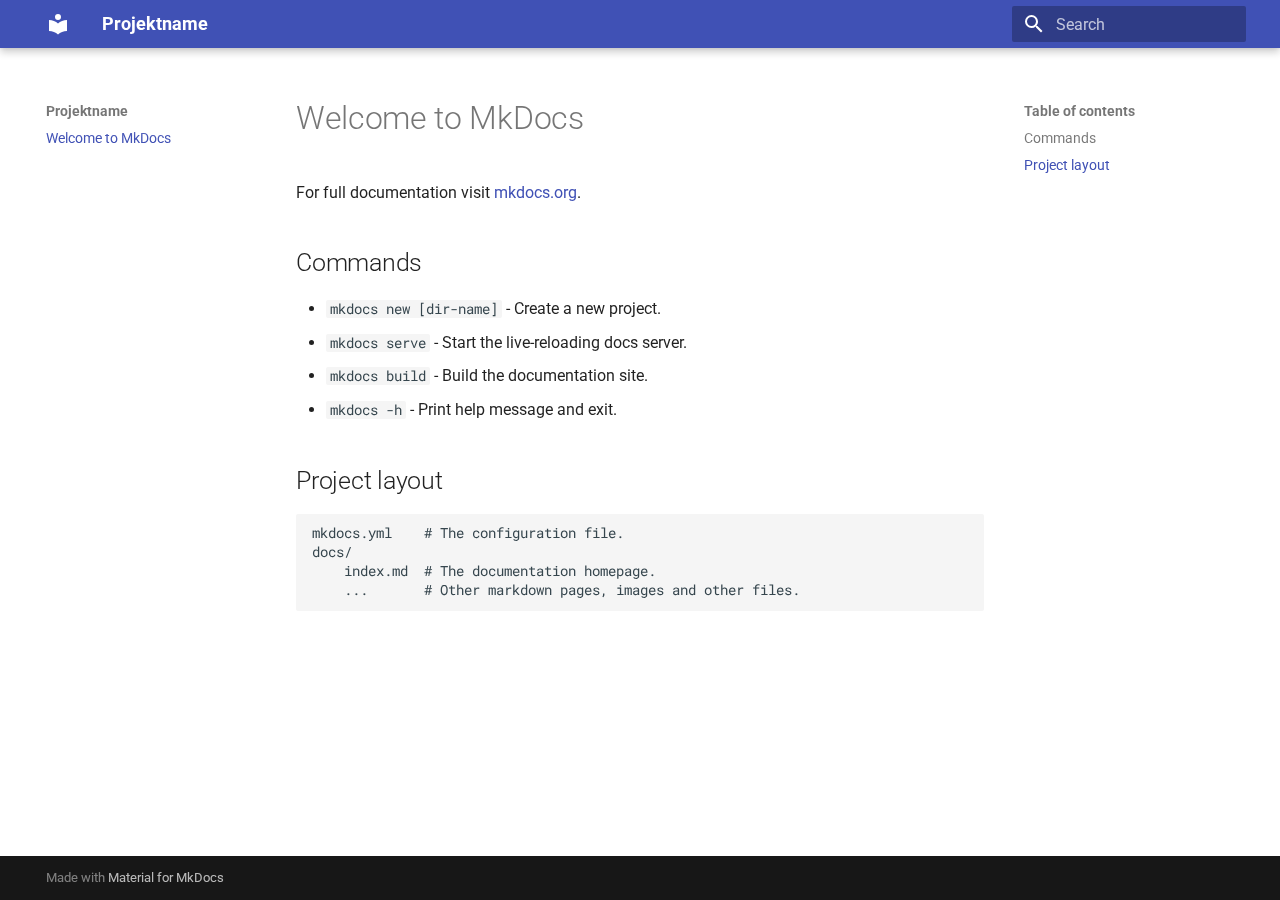
==== site/index.html @ dd86a76e "yml-Datei geändert" ====
<!doctype html>
<html lang="en" class="no-js">
  <head>
    
      <meta charset="utf-8">
      <meta name="viewport" content="width=device-width,initial-scale=1">
      
      
      
      
      
      <link rel="icon" href="assets/images/favicon.png">
      <meta name="generator" content="mkdocs-1.4.2, mkdocs-material-9.0.11">
    
    
      
        <title>Projektname</title>
      
    
    
      <link rel="stylesheet" href="assets/stylesheets/main.0d440cfe.min.css">
      
        
        <link rel="stylesheet" href="assets/stylesheets/palette.2505c338.min.css">
      
      

    
    
    
      
        
        
        <link rel="preconnect" href="https://fonts.gstatic.com" crossorigin>
        <link rel="stylesheet" href="https://fonts.googleapis.com/css?family=Roboto:300,300i,400,400i,700,700i%7CRoboto+Mono:400,400i,700,700i&display=fallback">
        <style>:root{--md-text-font:"Roboto";--md-code-font:"Roboto Mono"}</style>
      
    
    
    <script>__md_scope=new URL(".",location),__md_hash=e=>[...e].reduce((e,_)=>(e<<5)-e+_.charCodeAt(0),0),__md_get=(e,_=localStorage,t=__md_scope)=>JSON.parse(_.getItem(t.pathname+"."+e)),__md_set=(e,_,t=localStorage,a=__md_scope)=>{try{t.setItem(a.pathname+"."+e,JSON.stringify(_))}catch(e){}}</script>
    
      

    
    
    
  </head>
  
  
    
    
    
    
    
    <body dir="ltr" data-md-color-scheme="default" data-md-color-primary="" data-md-color-accent="">
  
    
    
    <input class="md-toggle" data-md-toggle="drawer" type="checkbox" id="__drawer" autocomplete="off">
    <input class="md-toggle" data-md-toggle="search" type="checkbox" id="__search" autocomplete="off">
    <label class="md-overlay" for="__drawer"></label>
    <div data-md-component="skip">
      
        
        <a href="#welcome-to-mkdocs" class="md-skip">
          Skip to content
        </a>
      
    </div>
    <div data-md-component="announce">
      
    </div>
    
    
      

<header class="md-header" data-md-component="header">
  <nav class="md-header__inner md-grid" aria-label="Header">
    <a href="." title="Projektname" class="md-header__button md-logo" aria-label="Projektname" data-md-component="logo">
      
  
  <svg xmlns="http://www.w3.org/2000/svg" viewBox="0 0 24 24"><path d="M12 8a3 3 0 0 0 3-3 3 3 0 0 0-3-3 3 3 0 0 0-3 3 3 3 0 0 0 3 3m0 3.54C9.64 9.35 6.5 8 3 8v11c3.5 0 6.64 1.35 9 3.54 2.36-2.19 5.5-3.54 9-3.54V8c-3.5 0-6.64 1.35-9 3.54Z"/></svg>

    </a>
    <label class="md-header__button md-icon" for="__drawer">
      <svg xmlns="http://www.w3.org/2000/svg" viewBox="0 0 24 24"><path d="M3 6h18v2H3V6m0 5h18v2H3v-2m0 5h18v2H3v-2Z"/></svg>
    </label>
    <div class="md-header__title" data-md-component="header-title">
      <div class="md-header__ellipsis">
        <div class="md-header__topic">
          <span class="md-ellipsis">
            Projektname
          </span>
        </div>
        <div class="md-header__topic" data-md-component="header-topic">
          <span class="md-ellipsis">
            
              Welcome to MkDocs
            
          </span>
        </div>
      </div>
    </div>
    
    
    
      <label class="md-header__button md-icon" for="__search">
        <svg xmlns="http://www.w3.org/2000/svg" viewBox="0 0 24 24"><path d="M9.5 3A6.5 6.5 0 0 1 16 9.5c0 1.61-.59 3.09-1.56 4.23l.27.27h.79l5 5-1.5 1.5-5-5v-.79l-.27-.27A6.516 6.516 0 0 1 9.5 16 6.5 6.5 0 0 1 3 9.5 6.5 6.5 0 0 1 9.5 3m0 2C7 5 5 7 5 9.5S7 14 9.5 14 14 12 14 9.5 12 5 9.5 5Z"/></svg>
      </label>
      <div class="md-search" data-md-component="search" role="dialog">
  <label class="md-search__overlay" for="__search"></label>
  <div class="md-search__inner" role="search">
    <form class="md-search__form" name="search">
      <input type="text" class="md-search__input" name="query" aria-label="Search" placeholder="Search" autocapitalize="off" autocorrect="off" autocomplete="off" spellcheck="false" data-md-component="search-query" required>
      <label class="md-search__icon md-icon" for="__search">
        <svg xmlns="http://www.w3.org/2000/svg" viewBox="0 0 24 24"><path d="M9.5 3A6.5 6.5 0 0 1 16 9.5c0 1.61-.59 3.09-1.56 4.23l.27.27h.79l5 5-1.5 1.5-5-5v-.79l-.27-.27A6.516 6.516 0 0 1 9.5 16 6.5 6.5 0 0 1 3 9.5 6.5 6.5 0 0 1 9.5 3m0 2C7 5 5 7 5 9.5S7 14 9.5 14 14 12 14 9.5 12 5 9.5 5Z"/></svg>
        <svg xmlns="http://www.w3.org/2000/svg" viewBox="0 0 24 24"><path d="M20 11v2H8l5.5 5.5-1.42 1.42L4.16 12l7.92-7.92L13.5 5.5 8 11h12Z"/></svg>
      </label>
      <nav class="md-search__options" aria-label="Search">
        
        <button type="reset" class="md-search__icon md-icon" title="Clear" aria-label="Clear" tabindex="-1">
          <svg xmlns="http://www.w3.org/2000/svg" viewBox="0 0 24 24"><path d="M19 6.41 17.59 5 12 10.59 6.41 5 5 6.41 10.59 12 5 17.59 6.41 19 12 13.41 17.59 19 19 17.59 13.41 12 19 6.41Z"/></svg>
        </button>
      </nav>
      
    </form>
    <div class="md-search__output">
      <div class="md-search__scrollwrap" data-md-scrollfix>
        <div class="md-search-result" data-md-component="search-result">
          <div class="md-search-result__meta">
            Initializing search
          </div>
          <ol class="md-search-result__list" role="presentation"></ol>
        </div>
      </div>
    </div>
  </div>
</div>
    
    
  </nav>
  
</header>
    
    <div class="md-container" data-md-component="container">
      
      
        
          
        
      
      <main class="md-main" data-md-component="main">
        <div class="md-main__inner md-grid">
          
            
              
              <div class="md-sidebar md-sidebar--primary" data-md-component="sidebar" data-md-type="navigation" >
                <div class="md-sidebar__scrollwrap">
                  <div class="md-sidebar__inner">
                    


<nav class="md-nav md-nav--primary" aria-label="Navigation" data-md-level="0">
  <label class="md-nav__title" for="__drawer">
    <a href="." title="Projektname" class="md-nav__button md-logo" aria-label="Projektname" data-md-component="logo">
      
  
  <svg xmlns="http://www.w3.org/2000/svg" viewBox="0 0 24 24"><path d="M12 8a3 3 0 0 0 3-3 3 3 0 0 0-3-3 3 3 0 0 0-3 3 3 3 0 0 0 3 3m0 3.54C9.64 9.35 6.5 8 3 8v11c3.5 0 6.64 1.35 9 3.54 2.36-2.19 5.5-3.54 9-3.54V8c-3.5 0-6.64 1.35-9 3.54Z"/></svg>

    </a>
    Projektname
  </label>
  
  <ul class="md-nav__list" data-md-scrollfix>
    
      
      
      

  
  
    
  
  
    <li class="md-nav__item md-nav__item--active">
      
      <input class="md-nav__toggle md-toggle" type="checkbox" id="__toc">
      
      
        
      
      
        <label class="md-nav__link md-nav__link--active" for="__toc">
          Welcome to MkDocs
          <span class="md-nav__icon md-icon"></span>
        </label>
      
      <a href="." class="md-nav__link md-nav__link--active">
        Welcome to MkDocs
      </a>
      
        

<nav class="md-nav md-nav--secondary" aria-label="Table of contents">
  
  
  
    
  
  
    <label class="md-nav__title" for="__toc">
      <span class="md-nav__icon md-icon"></span>
      Table of contents
    </label>
    <ul class="md-nav__list" data-md-component="toc" data-md-scrollfix>
      
        <li class="md-nav__item">
  <a href="#commands" class="md-nav__link">
    Commands
  </a>
  
</li>
      
        <li class="md-nav__item">
  <a href="#project-layout" class="md-nav__link">
    Project layout
  </a>
  
</li>
      
    </ul>
  
</nav>
      
    </li>
  

    
  </ul>
</nav>
                  </div>
                </div>
              </div>
            
            
              
              <div class="md-sidebar md-sidebar--secondary" data-md-component="sidebar" data-md-type="toc" >
                <div class="md-sidebar__scrollwrap">
                  <div class="md-sidebar__inner">
                    

<nav class="md-nav md-nav--secondary" aria-label="Table of contents">
  
  
  
    
  
  
    <label class="md-nav__title" for="__toc">
      <span class="md-nav__icon md-icon"></span>
      Table of contents
    </label>
    <ul class="md-nav__list" data-md-component="toc" data-md-scrollfix>
      
        <li class="md-nav__item">
  <a href="#commands" class="md-nav__link">
    Commands
  </a>
  
</li>
      
        <li class="md-nav__item">
  <a href="#project-layout" class="md-nav__link">
    Project layout
  </a>
  
</li>
      
    </ul>
  
</nav>
                  </div>
                </div>
              </div>
            
          
          
            <div class="md-content" data-md-component="content">
              <article class="md-content__inner md-typeset">
                
                  



<h1 id="welcome-to-mkdocs">Welcome to MkDocs</h1>
<p>For full documentation visit <a href="https://www.mkdocs.org">mkdocs.org</a>.</p>
<h2 id="commands">Commands</h2>
<ul>
<li><code>mkdocs new [dir-name]</code> - Create a new project.</li>
<li><code>mkdocs serve</code> - Start the live-reloading docs server.</li>
<li><code>mkdocs build</code> - Build the documentation site.</li>
<li><code>mkdocs -h</code> - Print help message and exit.</li>
</ul>
<h2 id="project-layout">Project layout</h2>
<pre><code>mkdocs.yml    # The configuration file.
docs/
    index.md  # The documentation homepage.
    ...       # Other markdown pages, images and other files.
</code></pre>





                
              </article>
            </div>
          
          
        </div>
        
      </main>
      
        <footer class="md-footer">
  
  <div class="md-footer-meta md-typeset">
    <div class="md-footer-meta__inner md-grid">
      <div class="md-copyright">
  
  
    Made with
    <a href="https://squidfunk.github.io/mkdocs-material/" target="_blank" rel="noopener">
      Material for MkDocs
    </a>
  
</div>
      
    </div>
  </div>
</footer>
      
    </div>
    <div class="md-dialog" data-md-component="dialog">
      <div class="md-dialog__inner md-typeset"></div>
    </div>
    
    <script id="__config" type="application/json">{"base": ".", "features": [], "search": "assets/javascripts/workers/search.db81ec45.min.js", "translations": {"clipboard.copied": "Copied to clipboard", "clipboard.copy": "Copy to clipboard", "search.result.more.one": "1 more on this page", "search.result.more.other": "# more on this page", "search.result.none": "No matching documents", "search.result.one": "1 matching document", "search.result.other": "# matching documents", "search.result.placeholder": "Type to start searching", "search.result.term.missing": "Missing", "select.version": "Select version"}}</script>
    
    
      <script src="assets/javascripts/bundle.6df46069.min.js"></script>
      
    
  </body>
</html>
---- site/assets/stylesheets/main.0d440cfe.min.css ----
@charset "UTF-8";html{-webkit-text-size-adjust:none;-moz-text-size-adjust:none;text-size-adjust:none;box-sizing:border-box}*,:after,:before{box-sizing:inherit}@media (prefers-reduced-motion){*,:after,:before{transition:none!important}}body{margin:0}a,button,input,label{-webkit-tap-highlight-color:transparent}a{color:inherit;text-decoration:none}hr{border:0;box-sizing:initial;display:block;height:.05rem;overflow:visible;padding:0}small{font-size:80%}sub,sup{line-height:1em}img{border-style:none}table{border-collapse:initial;border-spacing:0}td,th{font-weight:400;vertical-align:top}button{background:#0000;border:0;font-family:inherit;font-size:inherit;margin:0;padding:0}input{border:0;outline:none}:root{--md-primary-fg-color:#4051b5;--md-primary-fg-color--light:#5d6cc0;--md-primary-fg-color--dark:#303fa1;--md-primary-bg-color:#fff;--md-primary-bg-color--light:#ffffffb3;--md-accent-fg-color:#526cfe;--md-accent-fg-color--transparent:#526cfe1a;--md-accent-bg-color:#fff;--md-accent-bg-color--light:#ffffffb3}:root,[data-md-color-scheme=default]{--md-default-fg-color:#000000de;--md-default-fg-color--light:#0000008a;--md-default-fg-color--lighter:#00000052;--md-default-fg-color--lightest:#00000012;--md-default-bg-color:#fff;--md-default-bg-color--light:#ffffffb3;--md-default-bg-color--lighter:#ffffff4d;--md-default-bg-color--lightest:#ffffff1f;--md-code-fg-color:#36464e;--md-code-bg-color:#f5f5f5;--md-code-hl-color:#ffff0080;--md-code-hl-number-color:#d52a2a;--md-code-hl-special-color:#db1457;--md-code-hl-function-color:#a846b9;--md-code-hl-constant-color:#6e59d9;--md-code-hl-keyword-color:#3f6ec6;--md-code-hl-string-color:#1c7d4d;--md-code-hl-name-color:var(--md-code-fg-color);--md-code-hl-operator-color:var(--md-default-fg-color--light);--md-code-hl-punctuation-color:var(--md-default-fg-color--light);--md-code-hl-comment-color:var(--md-default-fg-color--light);--md-code-hl-generic-color:var(--md-default-fg-color--light);--md-code-hl-variable-color:var(--md-default-fg-color--light);--md-typeset-color:var(--md-default-fg-color);--md-typeset-a-color:var(--md-primary-fg-color);--md-typeset-mark-color:#ffff0080;--md-typeset-del-color:#f5503d26;--md-typeset-ins-color:#0bd57026;--md-typeset-kbd-color:#fafafa;--md-typeset-kbd-accent-color:#fff;--md-typeset-kbd-border-color:#b8b8b8;--md-typeset-table-color:#0000001f;--md-admonition-fg-color:var(--md-default-fg-color);--md-admonition-bg-color:var(--md-default-bg-color);--md-footer-fg-color:#fff;--md-footer-fg-color--light:#ffffffb3;--md-footer-fg-color--lighter:#ffffff73;--md-footer-bg-color:#000000de;--md-footer-bg-color--dark:#00000052;--md-shadow-z1:0 0.2rem 0.5rem #0000000d,0 0 0.05rem #0000001a;--md-shadow-z2:0 0.2rem 0.5rem #0000001a,0 0 0.05rem #00000040;--md-shadow-z3:0 0.2rem 0.5rem #0003,0 0 0.05rem #00000059}.md-icon svg{fill:currentcolor;display:block;height:1.2rem;width:1.2rem}body{-webkit-font-smoothing:antialiased;-moz-osx-font-smoothing:grayscale;--md-text-font-family:var(--md-text-font,_),-apple-system,BlinkMacSystemFont,Helvetica,Arial,sans-serif;--md-code-font-family:var(--md-code-font,_),SFMono-Regular,Consolas,Menlo,monospace}aside,body,input{font-feature-settings:"kern","liga";color:var(--md-typeset-color);font-family:var(--md-text-font-family)}code,kbd,pre{font-feature-settings:"kern";font-family:var(--md-code-font-family)}:root{--md-typeset-table-sort-icon:url('data:image/svg+xml;charset=utf-8,<svg xmlns="http://www.w3.org/2000/svg" viewBox="0 0 24 24"><path d="m18 21-4-4h3V7h-3l4-4 4 4h-3v10h3M2 19v-2h10v2M2 13v-2h7v2M2 7V5h4v2H2Z"/></svg>');--md-typeset-table-sort-icon--asc:url('data:image/svg+xml;charset=utf-8,<svg xmlns="http://www.w3.org/2000/svg" viewBox="0 0 24 24"><path d="M19 17h3l-4 4-4-4h3V3h2M2 17h10v2H2M6 5v2H2V5m0 6h7v2H2v-2Z"/></svg>');--md-typeset-table-sort-icon--desc:url('data:image/svg+xml;charset=utf-8,<svg xmlns="http://www.w3.org/2000/svg" viewBox="0 0 24 24"><path d="M19 7h3l-4-4-4 4h3v14h2M2 17h10v2H2M6 5v2H2V5m0 6h7v2H2v-2Z"/></svg>')}.md-typeset{-webkit-print-color-adjust:exact;color-adjust:exact;font-size:.8rem;line-height:1.6}@media print{.md-typeset{font-size:.68rem}}.md-typeset blockquote,.md-typeset dl,.md-typeset figure,.md-typeset ol,.md-typeset pre,.md-typeset ul{margin-bottom:1em;margin-top:1em}.md-typeset h1{color:var(--md-default-fg-color--light);font-size:2em;line-height:1.3;margin:0 0 1.25em}.md-typeset h1,.md-typeset h2{font-weight:300;letter-spacing:-.01em}.md-typeset h2{font-size:1.5625em;line-height:1.4;margin:1.6em 0 .64em}.md-typeset h3{font-size:1.25em;font-weight:400;letter-spacing:-.01em;line-height:1.5;margin:1.6em 0 .8em}.md-typeset h2+h3{margin-top:.8em}.md-typeset h4{font-weight:700;letter-spacing:-.01em;margin:1em 0}.md-typeset h5,.md-typeset h6{color:var(--md-default-fg-color--light);font-size:.8em;font-weight:700;letter-spacing:-.01em;margin:1.25em 0}.md-typeset h5{text-transform:uppercase}.md-typeset hr{border-bottom:.05rem solid var(--md-default-fg-color--lightest);display:flow-root;margin:1.5em 0}.md-typeset a{color:var(--md-typeset-a-color);word-break:break-word}.md-typeset a,.md-typeset a:before{transition:color 125ms}.md-typeset a:focus,.md-typeset a:hover{color:var(--md-accent-fg-color)}.md-typeset a:focus code,.md-typeset a:hover code{background-color:var(--md-accent-fg-color--transparent)}.md-typeset a code{color:currentcolor;transition:background-color 125ms}.md-typeset a.focus-visible{outline-color:var(--md-accent-fg-color);outline-offset:.2rem}.md-typeset code,.md-typeset kbd,.md-typeset pre{color:var(--md-code-fg-color);direction:ltr;font-variant-ligatures:none}@media print{.md-typeset code,.md-typeset kbd,.md-typeset pre{white-space:pre-wrap}}.md-typeset code{background-color:var(--md-code-bg-color);border-radius:.1rem;-webkit-box-decoration-break:clone;box-decoration-break:clone;font-size:.85em;padding:0 .2941176471em;word-break:break-word}.md-typeset code:not(.focus-visible){-webkit-tap-highlight-color:transparent;outline:none}.md-typeset pre{display:flow-root;line-height:1.4;position:relative}.md-typeset pre>code{-webkit-box-decoration-break:slice;box-decoration-break:slice;box-shadow:none;display:block;margin:0;outline-color:var(--md-accent-fg-color);overflow:auto;padding:.7720588235em 1.1764705882em;scrollbar-color:var(--md-default-fg-color--lighter) #0000;scrollbar-width:thin;touch-action:auto;word-break:normal}.md-typeset pre>code:hover{scrollbar-color:var(--md-accent-fg-color) #0000}.md-typeset pre>code::-webkit-scrollbar{height:.2rem;width:.2rem}.md-typeset pre>code::-webkit-scrollbar-thumb{background-color:var(--md-default-fg-color--lighter)}.md-typeset pre>code::-webkit-scrollbar-thumb:hover{background-color:var(--md-accent-fg-color)}.md-typeset kbd{background-color:var(--md-typeset-kbd-color);border-radius:.1rem;box-shadow:0 .1rem 0 .05rem var(--md-typeset-kbd-border-color),0 .1rem 0 var(--md-typeset-kbd-border-color),0 -.1rem .2rem var(--md-typeset-kbd-accent-color) inset;color:var(--md-default-fg-color);display:inline-block;font-size:.75em;padding:0 .6666666667em;vertical-align:text-top;word-break:break-word}.md-typeset mark{background-color:var(--md-typeset-mark-color);-webkit-box-decoration-break:clone;box-decoration-break:clone;color:inherit;word-break:break-word}.md-typeset abbr{border-bottom:.05rem dotted var(--md-default-fg-color--light);cursor:help;text-decoration:none}@media (hover:none){.md-typeset abbr[title]:focus:after,.md-typeset abbr[title]:hover:after{background-color:var(--md-default-fg-color);border-radius:.1rem;box-shadow:var(--md-shadow-z3);color:var(--md-default-bg-color);content:attr(title);font-size:.7rem;left:.8rem;margin-top:2em;padding:.2rem .3rem;position:absolute;right:.8rem}}.md-typeset small{opacity:.75}[dir=ltr] .md-typeset sub,[dir=ltr] .md-typeset sup{margin-left:.078125em}[dir=rtl] .md-typeset sub,[dir=rtl] .md-typeset sup{margin-right:.078125em}[dir=ltr] .md-typeset blockquote{padding-left:.6rem}[dir=rtl] .md-typeset blockquote{padding-right:.6rem}[dir=ltr] .md-typeset blockquote{border-left:.2rem solid var(--md-default-fg-color--lighter)}[dir=rtl] .md-typeset blockquote{border-right:.2rem solid var(--md-default-fg-color--lighter)}.md-typeset blockquote{color:var(--md-default-fg-color--light);margin-left:0;margin-right:0}.md-typeset ul{list-style-type:disc}[dir=ltr] .md-typeset ol,[dir=ltr] .md-typeset ul{margin-left:.625em}[dir=rtl] .md-typeset ol,[dir=rtl] .md-typeset ul{margin-right:.625em}.md-typeset ol,.md-typeset ul{padding:0}.md-typeset ol:not([hidden]),.md-typeset ul:not([hidden]){display:flow-root}.md-typeset ol ol,.md-typeset ul ol{list-style-type:lower-alpha}.md-typeset ol ol ol,.md-typeset ul ol ol{list-style-type:lower-roman}[dir=ltr] .md-typeset ol li,[dir=ltr] .md-typeset ul li{margin-left:1.25em}[dir=rtl] .md-typeset ol li,[dir=rtl] .md-typeset ul li{margin-right:1.25em}.md-typeset ol li,.md-typeset ul li{margin-bottom:.5em}.md-typeset ol li blockquote,.md-typeset ol li p,.md-typeset ul li blockquote,.md-typeset ul li p{margin:.5em 0}.md-typeset ol li:last-child,.md-typeset ul li:last-child{margin-bottom:0}[dir=ltr] .md-typeset ol li ol,[dir=ltr] .md-typeset ol li ul,[dir=ltr] .md-typeset ul li ol,[dir=ltr] .md-typeset ul li ul{margin-left:.625em}[dir=rtl] .md-typeset ol li ol,[dir=rtl] .md-typeset ol li ul,[dir=rtl] .md-typeset ul li ol,[dir=rtl] .md-typeset ul li ul{margin-right:.625em}.md-typeset ol li ol,.md-typeset ol li ul,.md-typeset ul li ol,.md-typeset ul li ul{margin-bottom:.5em;margin-top:.5em}[dir=ltr] .md-typeset dd{margin-left:1.875em}[dir=rtl] .md-typeset dd{margin-right:1.875em}.md-typeset dd{margin-bottom:1.5em;margin-top:1em}.md-typeset img,.md-typeset svg,.md-typeset video{height:auto;max-width:100%}.md-typeset img[align=left]{margin:1em 1em 1em 0}.md-typeset img[align=right]{margin:1em 0 1em 1em}.md-typeset img[align]:only-child{margin-top:0}.md-typeset img[src$="#gh-dark-mode-only"],.md-typeset img[src$="#only-dark"]{display:none}.md-typeset figure{display:flow-root;margin:1em auto;max-width:100%;text-align:center;width:-webkit-fit-content;width:-moz-fit-content;width:fit-content}.md-typeset figure img{display:block}.md-typeset figcaption{font-style:italic;margin:1em auto;max-width:24rem}.md-typeset iframe{max-width:100%}.md-typeset table:not([class]){background-color:var(--md-default-bg-color);border:.05rem solid var(--md-typeset-table-color);border-radius:.1rem;display:inline-block;font-size:.64rem;max-width:100%;overflow:auto;touch-action:auto}@media print{.md-typeset table:not([class]){display:table}}.md-typeset table:not([class])+*{margin-top:1.5em}.md-typeset table:not([class]) td>:first-child,.md-typeset table:not([class]) th>:first-child{margin-top:0}.md-typeset table:not([class]) td>:last-child,.md-typeset table:not([class]) th>:last-child{margin-bottom:0}.md-typeset table:not([class]) td:not([align]),.md-typeset table:not([class]) th:not([align]){text-align:left}[dir=rtl] .md-typeset table:not([class]) td:not([align]),[dir=rtl] .md-typeset table:not([class]) th:not([align]){text-align:right}.md-typeset table:not([class]) th{font-weight:700;min-width:5rem;padding:.9375em 1.25em;vertical-align:top}.md-typeset table:not([class]) td{border-top:.05rem solid var(--md-typeset-table-color);padding:.9375em 1.25em;vertical-align:top}.md-typeset table:not([class]) tbody tr{transition:background-color 125ms}.md-typeset table:not([class]) tbody tr:hover{background-color:rgba(0,0,0,.035);box-shadow:0 .05rem 0 var(--md-default-bg-color) inset}.md-typeset table:not([class]) a{word-break:normal}.md-typeset table th[role=columnheader]{cursor:pointer}[dir=ltr] .md-typeset table th[role=columnheader]:after{margin-left:.5em}[dir=rtl] .md-typeset table th[role=columnheader]:after{margin-right:.5em}.md-typeset table th[role=columnheader]:after{content:"";display:inline-block;height:1.2em;-webkit-mask-image:var(--md-typeset-table-sort-icon);mask-image:var(--md-typeset-table-sort-icon);-webkit-mask-repeat:no-repeat;mask-repeat:no-repeat;-webkit-mask-size:contain;mask-size:contain;transition:background-color 125ms;vertical-align:text-bottom;width:1.2em}.md-typeset table th[role=columnheader]:hover:after{background-color:var(--md-default-fg-color--lighter)}.md-typeset table th[role=columnheader][aria-sort=ascending]:after{background-color:var(--md-default-fg-color--light);-webkit-mask-image:var(--md-typeset-table-sort-icon--asc);mask-image:var(--md-typeset-table-sort-icon--asc)}.md-typeset table th[role=columnheader][aria-sort=descending]:after{background-color:var(--md-default-fg-color--light);-webkit-mask-image:var(--md-typeset-table-sort-icon--desc);mask-image:var(--md-typeset-table-sort-icon--desc)}.md-typeset__scrollwrap{margin:1em -.8rem;overflow-x:auto;touch-action:auto}.md-typeset__table{display:inline-block;margin-bottom:.5em;padding:0 .8rem}@media print{.md-typeset__table{display:block}}html .md-typeset__table table{display:table;margin:0;overflow:hidden;width:100%}@media screen and (max-width:44.9375em){.md-content__inner>pre{margin:1em -.8rem}.md-content__inner>pre code{border-radius:0}}.md-banner{background-color:var(--md-footer-bg-color);color:var(--md-footer-fg-color);overflow:auto}@media print{.md-banner{display:none}}.md-banner--warning{background:var(--md-typeset-mark-color);color:var(--md-default-fg-color)}.md-banner__inner{font-size:.7rem;margin:.6rem auto;padding:0 .8rem}[dir=ltr] .md-banner__button{float:right}[dir=rtl] .md-banner__button{float:left}.md-banner__button{color:inherit;cursor:pointer;transition:opacity .25s}.md-banner__button:hover{opacity:.7}html{font-size:125%;height:100%;overflow-x:hidden}@media screen and (min-width:100em){html{font-size:137.5%}}@media screen and (min-width:125em){html{font-size:150%}}body{background-color:var(--md-default-bg-color);display:flex;flex-direction:column;font-size:.5rem;min-height:100%;position:relative;width:100%}@media print{body{display:block}}@media screen and (max-width:59.9375em){body[data-md-scrolllock]{position:fixed}}.md-grid{margin-left:auto;margin-right:auto;max-width:61rem}.md-container{display:flex;flex-direction:column;flex-grow:1}@media print{.md-container{display:block}}.md-main{flex-grow:1}.md-main__inner{display:flex;height:100%;margin-top:1.5rem}.md-ellipsis{overflow:hidden;text-overflow:ellipsis;white-space:nowrap}.md-toggle{display:none}.md-option{height:0;opacity:0;position:absolute;width:0}.md-option:checked+label:not([hidden]){display:block}.md-option.focus-visible+label{outline-color:var(--md-accent-fg-color);outline-style:auto}.md-skip{background-color:var(--md-default-fg-color);border-radius:.1rem;color:var(--md-default-bg-color);font-size:.64rem;margin:.5rem;opacity:0;outline-color:var(--md-accent-fg-color);padding:.3rem .5rem;position:fixed;transform:translateY(.4rem);z-index:-1}.md-skip:focus{opacity:1;transform:translateY(0);transition:transform .25s cubic-bezier(.4,0,.2,1),opacity 175ms 75ms;z-index:10}@page{margin:25mm}:root{--md-clipboard-icon:url('data:image/svg+xml;charset=utf-8,<svg xmlns="http://www.w3.org/2000/svg" viewBox="0 0 24 24"><path d="M19 21H8V7h11m0-2H8a2 2 0 0 0-2 2v14a2 2 0 0 0 2 2h11a2 2 0 0 0 2-2V7a2 2 0 0 0-2-2m-3-4H4a2 2 0 0 0-2 2v14h2V3h12V1Z"/></svg>')}.md-clipboard{border-radius:.1rem;color:var(--md-default-fg-color--lightest);cursor:pointer;height:1.5em;outline-color:var(--md-accent-fg-color);outline-offset:.1rem;position:absolute;right:.5em;top:.5em;transition:color .25s;width:1.5em;z-index:1}@media print{.md-clipboard{display:none}}.md-clipboard:not(.focus-visible){-webkit-tap-highlight-color:transparent;outline:none}:hover>.md-clipboard{color:var(--md-default-fg-color--light)}.md-clipboard:focus,.md-clipboard:hover{color:var(--md-accent-fg-color)}.md-clipboard:after{background-color:currentcolor;content:"";display:block;height:1.125em;margin:0 auto;-webkit-mask-image:var(--md-clipboard-icon);mask-image:var(--md-clipboard-icon);-webkit-mask-position:center;mask-position:center;-webkit-mask-repeat:no-repeat;mask-repeat:no-repeat;-webkit-mask-size:contain;mask-size:contain;width:1.125em}.md-clipboard--inline{cursor:pointer}.md-clipboard--inline code{transition:color .25s,background-color .25s}.md-clipboard--inline:focus code,.md-clipboard--inline:hover code{background-color:var(--md-accent-fg-color--transparent);color:var(--md-accent-fg-color)}@keyframes consent{0%{opacity:0;transform:translateY(100%)}to{opacity:1;transform:translateY(0)}}@keyframes overlay{0%{opacity:0}to{opacity:1}}.md-consent__overlay{animation:overlay .25s both;-webkit-backdrop-filter:blur(.1rem);backdrop-filter:blur(.1rem);background-color:#0000008a;height:100%;opacity:1;position:fixed;top:0;width:100%;z-index:5}.md-consent__inner{animation:consent .5s cubic-bezier(.1,.7,.1,1) both;background-color:var(--md-default-bg-color);border:0;border-radius:.1rem;bottom:0;box-shadow:0 0 .2rem #0000001a,0 .2rem .4rem #0003;max-height:100%;overflow:auto;padding:0;position:fixed;width:100%;z-index:5}.md-consent__form{padding:.8rem}.md-consent__settings{display:none;margin:1em 0}input:checked+.md-consent__settings{display:block}.md-consent__controls{margin-bottom:.8rem}.md-typeset .md-consent__controls .md-button{display:inline}@media screen and (max-width:44.9375em){.md-typeset .md-consent__controls .md-button{display:block;margin-top:.4rem;text-align:center;width:100%}}.md-consent label{cursor:pointer}.md-content{flex-grow:1;min-width:0}.md-content__inner{margin:0 .8rem 1.2rem;padding-top:.6rem}@media screen and (min-width:76.25em){[dir=ltr] .md-sidebar--primary:not([hidden])~.md-content>.md-content__inner{margin-left:1.2rem}[dir=ltr] .md-sidebar--secondary:not([hidden])~.md-content>.md-content__inner,[dir=rtl] .md-sidebar--primary:not([hidden])~.md-content>.md-content__inner{margin-right:1.2rem}[dir=rtl] .md-sidebar--secondary:not([hidden])~.md-content>.md-content__inner{margin-left:1.2rem}}.md-content__inner:before{content:"";display:block;height:.4rem}.md-content__inner>:last-child{margin-bottom:0}[dir=ltr] .md-content__button{float:right}[dir=rtl] .md-content__button{float:left}[dir=ltr] .md-content__button{margin-left:.4rem}[dir=rtl] .md-content__button{margin-right:.4rem}.md-content__button{margin:.4rem 0;padding:0}@media print{.md-content__button{display:none}}.md-typeset .md-content__button{color:var(--md-default-fg-color--lighter)}.md-content__button svg{display:inline;vertical-align:top}[dir=rtl] .md-content__button svg{transform:scaleX(-1)}[dir=ltr] .md-dialog{right:.8rem}[dir=rtl] .md-dialog{left:.8rem}.md-dialog{background-color:var(--md-default-fg-color);border-radius:.1rem;bottom:.8rem;box-shadow:var(--md-shadow-z3);min-width:11.1rem;opacity:0;padding:.4rem .6rem;pointer-events:none;position:fixed;transform:translateY(100%);transition:transform 0ms .4s,opacity .4s;z-index:4}@media print{.md-dialog{display:none}}.md-dialog--active{opacity:1;pointer-events:auto;transform:translateY(0);transition:transform .4s cubic-bezier(.075,.85,.175,1),opacity .4s}.md-dialog__inner{color:var(--md-default-bg-color);font-size:.7rem}.md-feedback{margin:2em 0 1em;text-align:center}.md-feedback fieldset{border:none;margin:0;padding:0}.md-feedback__title{font-weight:700;margin:1em auto}.md-feedback__inner{position:relative}.md-feedback__list{align-content:baseline;display:flex;flex-wrap:wrap;justify-content:center;position:relative}.md-feedback__list:hover .md-icon:not(:disabled){color:var(--md-default-fg-color--lighter)}:disabled .md-feedback__list{min-height:1.8rem}.md-feedback__icon{color:var(--md-default-fg-color--light);cursor:pointer;flex-shrink:0;margin:0 .1rem;transition:color 125ms}.md-feedback__icon:not(:disabled).md-icon:hover{color:var(--md-accent-fg-color)}.md-feedback__icon:disabled{color:var(--md-default-fg-color--lightest);pointer-events:none}.md-feedback__note{opacity:0;position:relative;transform:translateY(.4rem);transition:transform .4s cubic-bezier(.1,.7,.1,1),opacity .15s}.md-feedback__note>*{margin:0 auto;max-width:16rem}:disabled .md-feedback__note{opacity:1;transform:translateY(0)}.md-footer{background-color:var(--md-footer-bg-color);color:var(--md-footer-fg-color)}@media print{.md-footer{display:none}}.md-footer__inner{justify-content:space-between;overflow:auto;padding:.2rem}.md-footer__inner:not([hidden]){display:flex}.md-footer__link{display:flex;flex-grow:0.01;outline-color:var(--md-accent-fg-color);overflow:hidden;padding-bottom:.4rem;padding-top:1.4rem;transition:opacity .25s}.md-footer__link:focus,.md-footer__link:hover{opacity:.7}[dir=rtl] .md-footer__link svg{transform:scaleX(-1)}@media screen and (max-width:44.9375em){.md-footer__link--prev .md-footer__title{display:none}}[dir=ltr] .md-footer__link--next{margin-left:auto}[dir=rtl] .md-footer__link--next{margin-right:auto}.md-footer__link--next{text-align:right}[dir=rtl] .md-footer__link--next{text-align:left}.md-footer__title{flex-grow:1;font-size:.9rem;line-height:2.4rem;max-width:calc(100% - 2.4rem);padding:0 1rem;position:relative;white-space:nowrap}.md-footer__button{margin:.2rem;padding:.4rem}.md-footer__direction{font-size:.64rem;left:0;margin-top:-1rem;opacity:.7;padding:0 1rem;position:absolute;right:0}.md-footer-meta{background-color:var(--md-footer-bg-color--dark)}.md-footer-meta__inner{display:flex;flex-wrap:wrap;justify-content:space-between;padding:.2rem}html .md-footer-meta.md-typeset a{color:var(--md-footer-fg-color--light)}html .md-footer-meta.md-typeset a:focus,html .md-footer-meta.md-typeset a:hover{color:var(--md-footer-fg-color)}.md-copyright{color:var(--md-footer-fg-color--lighter);font-size:.64rem;margin:auto .6rem;padding:.4rem 0;width:100%}@media screen and (min-width:45em){.md-copyright{width:auto}}.md-copyright__highlight{color:var(--md-footer-fg-color--light)}.md-social{margin:0 .4rem;padding:.2rem 0 .6rem}@media screen and (min-width:45em){.md-social{padding:.6rem 0}}.md-social__link{display:inline-block;height:1.6rem;text-align:center;width:1.6rem}.md-social__link:before{line-height:1.9}.md-social__link svg{fill:currentcolor;max-height:.8rem;vertical-align:-25%}.md-typeset .md-button{border:.1rem solid;border-radius:.1rem;color:var(--md-primary-fg-color);cursor:pointer;display:inline-block;font-weight:700;padding:.625em 2em;transition:color 125ms,background-color 125ms,border-color 125ms}.md-typeset .md-button--primary{background-color:var(--md-primary-fg-color);border-color:var(--md-primary-fg-color);color:var(--md-primary-bg-color)}.md-typeset .md-button:focus,.md-typeset .md-button:hover{background-color:var(--md-accent-fg-color);border-color:var(--md-accent-fg-color);color:var(--md-accent-bg-color)}[dir=ltr] .md-typeset .md-input{border-top-left-radius:.1rem}[dir=ltr] .md-typeset .md-input,[dir=rtl] .md-typeset .md-input{border-top-right-radius:.1rem}[dir=rtl] .md-typeset .md-input{border-top-left-radius:.1rem}.md-typeset .md-input{border-bottom:.1rem solid var(--md-default-fg-color--lighter);box-shadow:var(--md-shadow-z1);font-size:.8rem;height:1.8rem;padding:0 .6rem;transition:border .25s,box-shadow .25s}.md-typeset .md-input:focus,.md-typeset .md-input:hover{border-bottom-color:var(--md-accent-fg-color);box-shadow:var(--md-shadow-z2)}.md-typeset .md-input--stretch{width:100%}.md-header{background-color:var(--md-primary-fg-color);box-shadow:0 0 .2rem #0000,0 .2rem .4rem #0000;color:var(--md-primary-bg-color);display:block;left:0;position:-webkit-sticky;position:sticky;right:0;top:0;z-index:4}@media print{.md-header{display:none}}.md-header[hidden]{transform:translateY(-100%);transition:transform .25s cubic-bezier(.8,0,.6,1),box-shadow .25s}.md-header--shadow{box-shadow:0 0 .2rem #0000001a,0 .2rem .4rem #0003;transition:transform .25s cubic-bezier(.1,.7,.1,1),box-shadow .25s}.md-header__inner{align-items:center;display:flex;padding:0 .2rem}.md-header__button{color:currentcolor;cursor:pointer;margin:.2rem;outline-color:var(--md-accent-fg-color);padding:.4rem;position:relative;transition:opacity .25s;vertical-align:middle;z-index:1}.md-header__button:hover{opacity:.7}.md-header__button:not([hidden]){display:inline-block}.md-header__button:not(.focus-visible){-webkit-tap-highlight-color:transparent;outline:none}.md-header__button.md-logo{margin:.2rem;padding:.4rem}@media screen and (max-width:76.1875em){.md-header__button.md-logo{display:none}}.md-header__button.md-logo img,.md-header__button.md-logo svg{fill:currentcolor;display:block;height:1.2rem;width:auto}@media screen and (min-width:60em){.md-header__button[for=__search]{display:none}}.no-js .md-header__button[for=__search]{display:none}[dir=rtl] .md-header__button[for=__search] svg{transform:scaleX(-1)}@media screen and (min-width:76.25em){.md-header__button[for=__drawer]{display:none}}.md-header__topic{display:flex;max-width:100%;position:absolute;transition:transform .4s cubic-bezier(.1,.7,.1,1),opacity .15s;white-space:nowrap}.md-header__topic+.md-header__topic{opacity:0;pointer-events:none;transform:translateX(1.25rem);transition:transform .4s cubic-bezier(1,.7,.1,.1),opacity .15s;z-index:-1}[dir=rtl] .md-header__topic+.md-header__topic{transform:translateX(-1.25rem)}.md-header__topic:first-child{font-weight:700}[dir=ltr] .md-header__title{margin-right:.4rem}[dir=rtl] .md-header__title{margin-left:.4rem}[dir=ltr] .md-header__title{margin-left:1rem}[dir=rtl] .md-header__title{margin-right:1rem}.md-header__title{flex-grow:1;font-size:.9rem;height:2.4rem;line-height:2.4rem}.md-header__title--active .md-header__topic{opacity:0;pointer-events:none;transform:translateX(-1.25rem);transition:transform .4s cubic-bezier(1,.7,.1,.1),opacity .15s;z-index:-1}[dir=rtl] .md-header__title--active .md-header__topic{transform:translateX(1.25rem)}.md-header__title--active .md-header__topic+.md-header__topic{opacity:1;pointer-events:auto;transform:translateX(0);transition:transform .4s cubic-bezier(.1,.7,.1,1),opacity .15s;z-index:0}.md-header__title>.md-header__ellipsis{height:100%;position:relative;width:100%}.md-header__option{display:flex;flex-shrink:0;max-width:100%;transition:max-width 0ms .25s,opacity .25s .25s;white-space:nowrap}[data-md-toggle=search]:checked~.md-header .md-header__option{max-width:0;opacity:0;transition:max-width 0ms,opacity 0ms}.md-header__source{display:none}@media screen and (min-width:60em){[dir=ltr] .md-header__source{margin-left:1rem}[dir=rtl] .md-header__source{margin-right:1rem}.md-header__source{display:block;max-width:11.7rem;width:11.7rem}}@media screen and (min-width:76.25em){[dir=ltr] .md-header__source{margin-left:1.4rem}[dir=rtl] .md-header__source{margin-right:1.4rem}}:root{--md-nav-icon--prev:url('data:image/svg+xml;charset=utf-8,<svg xmlns="http://www.w3.org/2000/svg" viewBox="0 0 24 24"><path d="M20 11v2H8l5.5 5.5-1.42 1.42L4.16 12l7.92-7.92L13.5 5.5 8 11h12Z"/></svg>');--md-nav-icon--next:url('data:image/svg+xml;charset=utf-8,<svg xmlns="http://www.w3.org/2000/svg" viewBox="0 0 24 24"><path d="M8.59 16.58 13.17 12 8.59 7.41 10 6l6 6-6 6-1.41-1.42Z"/></svg>');--md-toc-icon:url('data:image/svg+xml;charset=utf-8,<svg xmlns="http://www.w3.org/2000/svg" viewBox="0 0 24 24"><path d="M3 9h14V7H3v2m0 4h14v-2H3v2m0 4h14v-2H3v2m16 0h2v-2h-2v2m0-10v2h2V7h-2m0 6h2v-2h-2v2Z"/></svg>')}.md-nav{font-size:.7rem;line-height:1.3}.md-nav__title{color:var(--md-default-fg-color--light);display:block;font-weight:700;overflow:hidden;padding:0 .6rem;text-overflow:ellipsis}.md-nav__title .md-nav__button{display:none}.md-nav__title .md-nav__button img{height:100%;width:auto}.md-nav__title .md-nav__button.md-logo img,.md-nav__title .md-nav__button.md-logo svg{fill:currentcolor;display:block;height:2.4rem;max-width:100%;object-fit:contain;width:auto}.md-nav__list{list-style:none;margin:0;padding:0}.md-nav__item{padding:0 .6rem}[dir=ltr] .md-nav__item .md-nav__item{padding-right:0}[dir=rtl] .md-nav__item .md-nav__item{padding-left:0}.md-nav__link{align-items:center;cursor:pointer;display:flex;justify-content:space-between;margin-top:.625em;overflow:hidden;scroll-snap-align:start;text-overflow:ellipsis;transition:color 125ms}.md-nav__link--passed{color:var(--md-default-fg-color--light)}.md-nav__item .md-nav__link--active{color:var(--md-typeset-a-color)}.md-nav__item .md-nav__link--index [href]{width:100%}.md-nav__link:focus,.md-nav__link:hover{color:var(--md-accent-fg-color)}.md-nav__link.focus-visible{outline-color:var(--md-accent-fg-color);outline-offset:.2rem}.md-nav--primary .md-nav__link[for=__toc]{display:none}.md-nav--primary .md-nav__link[for=__toc] .md-icon:after{background-color:currentcolor;display:block;height:100%;-webkit-mask-image:var(--md-toc-icon);mask-image:var(--md-toc-icon);width:100%}.md-nav--primary .md-nav__link[for=__toc]~.md-nav{display:none}.md-nav__link>*{cursor:pointer;display:flex}.md-nav__icon{flex-shrink:0}.md-nav__source{display:none}@media screen and (max-width:76.1875em){.md-nav--primary,.md-nav--primary .md-nav{background-color:var(--md-default-bg-color);display:flex;flex-direction:column;height:100%;left:0;position:absolute;right:0;top:0;z-index:1}.md-nav--primary .md-nav__item,.md-nav--primary .md-nav__title{font-size:.8rem;line-height:1.5}.md-nav--primary .md-nav__title{background-color:var(--md-default-fg-color--lightest);color:var(--md-default-fg-color--light);cursor:pointer;height:5.6rem;line-height:2.4rem;padding:3rem .8rem .2rem;position:relative;white-space:nowrap}[dir=ltr] .md-nav--primary .md-nav__title .md-nav__icon{left:.4rem}[dir=rtl] .md-nav--primary .md-nav__title .md-nav__icon{right:.4rem}.md-nav--primary .md-nav__title .md-nav__icon{display:block;height:1.2rem;margin:.2rem;position:absolute;top:.4rem;width:1.2rem}.md-nav--primary .md-nav__title .md-nav__icon:after{background-color:currentcolor;content:"";display:block;height:100%;-webkit-mask-image:var(--md-nav-icon--prev);mask-image:var(--md-nav-icon--prev);-webkit-mask-position:center;mask-position:center;-webkit-mask-repeat:no-repeat;mask-repeat:no-repeat;-webkit-mask-size:contain;mask-size:contain;width:100%}.md-nav--primary .md-nav__title~.md-nav__list{background-color:var(--md-default-bg-color);box-shadow:0 .05rem 0 var(--md-default-fg-color--lightest) inset;overflow-y:auto;scroll-snap-type:y mandatory;touch-action:pan-y}.md-nav--primary .md-nav__title~.md-nav__list>:first-child{border-top:0}.md-nav--primary .md-nav__title[for=__drawer]{background-color:var(--md-primary-fg-color);color:var(--md-primary-bg-color);font-weight:700}.md-nav--primary .md-nav__title .md-logo{display:block;left:.2rem;margin:.2rem;padding:.4rem;position:absolute;right:.2rem;top:.2rem}.md-nav--primary .md-nav__list{flex:1}.md-nav--primary .md-nav__item{border-top:.05rem solid var(--md-default-fg-color--lightest);padding:0}.md-nav--primary .md-nav__item--active>.md-nav__link{color:var(--md-typeset-a-color)}.md-nav--primary .md-nav__item--active>.md-nav__link:focus,.md-nav--primary .md-nav__item--active>.md-nav__link:hover{color:var(--md-accent-fg-color)}.md-nav--primary .md-nav__link{margin-top:0;padding:.6rem .8rem}[dir=ltr] .md-nav--primary .md-nav__link .md-nav__icon{margin-right:-.2rem}[dir=rtl] .md-nav--primary .md-nav__link .md-nav__icon{margin-left:-.2rem}.md-nav--primary .md-nav__link .md-nav__icon{font-size:1.2rem;height:1.2rem;width:1.2rem}.md-nav--primary .md-nav__link .md-nav__icon:after{background-color:currentcolor;content:"";display:block;height:100%;-webkit-mask-image:var(--md-nav-icon--next);mask-image:var(--md-nav-icon--next);-webkit-mask-position:center;mask-position:center;-webkit-mask-repeat:no-repeat;mask-repeat:no-repeat;-webkit-mask-size:contain;mask-size:contain;width:100%}[dir=rtl] .md-nav--primary .md-nav__icon:after{transform:scale(-1)}.md-nav--primary .md-nav--secondary .md-nav{background-color:initial;position:static}[dir=ltr] .md-nav--primary .md-nav--secondary .md-nav .md-nav__link{padding-left:1.4rem}[dir=rtl] .md-nav--primary .md-nav--secondary .md-nav .md-nav__link{padding-right:1.4rem}[dir=ltr] .md-nav--primary .md-nav--secondary .md-nav .md-nav .md-nav__link{padding-left:2rem}[dir=rtl] .md-nav--primary .md-nav--secondary .md-nav .md-nav .md-nav__link{padding-right:2rem}[dir=ltr] .md-nav--primary .md-nav--secondary .md-nav .md-nav .md-nav .md-nav__link{padding-left:2.6rem}[dir=rtl] .md-nav--primary .md-nav--secondary .md-nav .md-nav .md-nav .md-nav__link{padding-right:2.6rem}[dir=ltr] .md-nav--primary .md-nav--secondary .md-nav .md-nav .md-nav .md-nav .md-nav__link{padding-left:3.2rem}[dir=rtl] .md-nav--primary .md-nav--secondary .md-nav .md-nav .md-nav .md-nav .md-nav__link{padding-right:3.2rem}.md-nav--secondary{background-color:initial}.md-nav__toggle~.md-nav{display:flex;opacity:0;transform:translateX(100%);transition:transform .25s cubic-bezier(.8,0,.6,1),opacity 125ms 50ms}[dir=rtl] .md-nav__toggle~.md-nav{transform:translateX(-100%)}.md-nav__toggle:checked~.md-nav{opacity:1;transform:translateX(0);transition:transform .25s cubic-bezier(.4,0,.2,1),opacity 125ms 125ms}.md-nav__toggle:checked~.md-nav>.md-nav__list{-webkit-backface-visibility:hidden;backface-visibility:hidden}}@media screen and (max-width:59.9375em){.md-nav--primary .md-nav__link[for=__toc]{display:flex}.md-nav--primary .md-nav__link[for=__toc] .md-icon:after{content:""}.md-nav--primary .md-nav__link[for=__toc]+.md-nav__link{display:none}.md-nav--primary .md-nav__link[for=__toc]~.md-nav{display:flex}.md-nav__source{background-color:var(--md-primary-fg-color--dark);color:var(--md-primary-bg-color);display:block;padding:0 .2rem}}@media screen and (min-width:60em) and (max-width:76.1875em){.md-nav--integrated .md-nav__link[for=__toc]{display:flex}.md-nav--integrated .md-nav__link[for=__toc] .md-icon:after{content:""}.md-nav--integrated .md-nav__link[for=__toc]+.md-nav__link{display:none}.md-nav--integrated .md-nav__link[for=__toc]~.md-nav{display:flex}}@media screen and (min-width:60em){.md-nav--secondary .md-nav__title{background:var(--md-default-bg-color);box-shadow:0 0 .4rem .4rem var(--md-default-bg-color);position:-webkit-sticky;position:sticky;top:0;z-index:1}.md-nav--secondary .md-nav__title[for=__toc]{scroll-snap-align:start}.md-nav--secondary .md-nav__title .md-nav__icon{display:none}}@media screen and (min-width:76.25em){.md-nav{transition:max-height .25s cubic-bezier(.86,0,.07,1)}.md-nav--primary .md-nav__title{background:var(--md-default-bg-color);box-shadow:0 0 .4rem .4rem var(--md-default-bg-color);position:-webkit-sticky;position:sticky;top:0;z-index:1}.md-nav--primary .md-nav__title[for=__drawer]{scroll-snap-align:start}.md-nav--primary .md-nav__title .md-nav__icon,.md-nav__toggle~.md-nav{display:none}.md-nav__toggle:checked~.md-nav,.md-nav__toggle:indeterminate~.md-nav{display:block}.md-nav__item--nested>.md-nav>.md-nav__title{display:none}.md-nav__item--section{display:block;margin:1.25em 0}.md-nav__item--section:last-child{margin-bottom:0}.md-nav__item--section>.md-nav__link{font-weight:700;pointer-events:none}.md-nav__item--section>.md-nav__link[for]{color:var(--md-default-fg-color--light)}.md-nav__item--section>.md-nav__link--index [href]{pointer-events:auto}.md-nav__item--section>.md-nav__link .md-nav__icon{display:none}.md-nav__item--section>.md-nav{display:block}.md-nav__item--section>.md-nav>.md-nav__list>.md-nav__item{padding:0}.md-nav__icon{border-radius:100%;height:.9rem;transition:background-color .25s,transform .25s;width:.9rem}[dir=rtl] .md-nav__icon{transform:rotate(180deg)}.md-nav__icon:hover{background-color:var(--md-accent-fg-color--transparent)}.md-nav__icon:after{background-color:currentcolor;content:"";display:inline-block;height:100%;-webkit-mask-image:var(--md-nav-icon--next);mask-image:var(--md-nav-icon--next);-webkit-mask-position:center;mask-position:center;-webkit-mask-repeat:no-repeat;mask-repeat:no-repeat;-webkit-mask-size:contain;mask-size:contain;vertical-align:-.1rem;width:100%}.md-nav__item--nested .md-nav__toggle:checked~.md-nav__link .md-nav__icon,.md-nav__item--nested .md-nav__toggle:indeterminate~.md-nav__link .md-nav__icon{transform:rotate(90deg)}.md-nav--lifted>.md-nav__list>.md-nav__item,.md-nav--lifted>.md-nav__list>.md-nav__item--nested,.md-nav--lifted>.md-nav__title{display:none}.md-nav--lifted>.md-nav__list>.md-nav__item--active{display:block;padding:0}.md-nav--lifted>.md-nav__list>.md-nav__item--active>.md-nav__link{background:var(--md-default-bg-color);box-shadow:0 0 .4rem .4rem var(--md-default-bg-color);font-weight:700;margin-top:0;padding:0 .6rem;position:-webkit-sticky;position:sticky;top:0;z-index:1}.md-nav--lifted>.md-nav__list>.md-nav__item--active>.md-nav__link:not(.md-nav__link--index){pointer-events:none}.md-nav--lifted>.md-nav__list>.md-nav__item--active>.md-nav__link .md-nav__icon{display:none}.md-nav--lifted>.md-nav__list>.md-nav__item>[for]{color:var(--md-default-fg-color--light)}.md-nav--lifted .md-nav[data-md-level="1"]{display:block}[dir=ltr] .md-nav--lifted .md-nav[data-md-level="1"]>.md-nav__list>.md-nav__item{padding-right:.6rem}[dir=rtl] .md-nav--lifted .md-nav[data-md-level="1"]>.md-nav__list>.md-nav__item{padding-left:.6rem}.md-nav--integrated>.md-nav__list>.md-nav__item--active:not(.md-nav__item--nested){padding:0 .6rem}.md-nav--integrated>.md-nav__list>.md-nav__item--active:not(.md-nav__item--nested)>.md-nav__link{padding:0}[dir=ltr] .md-nav--integrated>.md-nav__list>.md-nav__item--active .md-nav--secondary{border-left:.05rem solid var(--md-primary-fg-color)}[dir=rtl] .md-nav--integrated>.md-nav__list>.md-nav__item--active .md-nav--secondary{border-right:.05rem solid var(--md-primary-fg-color)}.md-nav--integrated>.md-nav__list>.md-nav__item--active .md-nav--secondary{display:block;margin-bottom:1.25em}.md-nav--integrated>.md-nav__list>.md-nav__item--active .md-nav--secondary>.md-nav__title{display:none}}:root{--md-search-result-icon:url('data:image/svg+xml;charset=utf-8,<svg xmlns="http://www.w3.org/2000/svg" viewBox="0 0 24 24"><path d="M14 2H6a2 2 0 0 0-2 2v16a2 2 0 0 0 2 2h7c-.41-.25-.8-.56-1.14-.9-.33-.33-.61-.7-.86-1.1H6V4h7v5h5v1.18c.71.16 1.39.43 2 .82V8l-6-6m6.31 16.9c1.33-2.11.69-4.9-1.4-6.22-2.11-1.33-4.91-.68-6.22 1.4-1.34 2.11-.69 4.89 1.4 6.22 1.46.93 3.32.93 4.79.02L22 23.39 23.39 22l-3.08-3.1m-3.81.1a2.5 2.5 0 0 1-2.5-2.5 2.5 2.5 0 0 1 2.5-2.5 2.5 2.5 0 0 1 2.5 2.5 2.5 2.5 0 0 1-2.5 2.5Z"/></svg>')}.md-search{position:relative}@media screen and (min-width:60em){.md-search{padding:.2rem 0}}.no-js .md-search{display:none}.md-search__overlay{opacity:0;z-index:1}@media screen and (max-width:59.9375em){[dir=ltr] .md-search__overlay{left:-2.2rem}[dir=rtl] .md-search__overlay{right:-2.2rem}.md-search__overlay{background-color:var(--md-default-bg-color);border-radius:1rem;height:2rem;overflow:hidden;pointer-events:none;position:absolute;top:-1rem;transform-origin:center;transition:transform .3s .1s,opacity .2s .2s;width:2rem}[data-md-toggle=search]:checked~.md-header .md-search__overlay{opacity:1;transition:transform .4s,opacity .1s}}@media screen and (min-width:60em){[dir=ltr] .md-search__overlay{left:0}[dir=rtl] .md-search__overlay{right:0}.md-search__overlay{background-color:#0000008a;cursor:pointer;height:0;position:fixed;top:0;transition:width 0ms .25s,height 0ms .25s,opacity .25s;width:0}[data-md-toggle=search]:checked~.md-header .md-search__overlay{height:200vh;opacity:1;transition:width 0ms,height 0ms,opacity .25s;width:100%}}@media screen and (max-width:29.9375em){[data-md-toggle=search]:checked~.md-header .md-search__overlay{transform:scale(45)}}@media screen and (min-width:30em) and (max-width:44.9375em){[data-md-toggle=search]:checked~.md-header .md-search__overlay{transform:scale(60)}}@media screen and (min-width:45em) and (max-width:59.9375em){[data-md-toggle=search]:checked~.md-header .md-search__overlay{transform:scale(75)}}.md-search__inner{-webkit-backface-visibility:hidden;backface-visibility:hidden}@media screen and (max-width:59.9375em){[dir=ltr] .md-search__inner{left:0}[dir=rtl] .md-search__inner{right:0}.md-search__inner{height:0;opacity:0;overflow:hidden;position:fixed;top:0;transform:translateX(5%);transition:width 0ms .3s,height 0ms .3s,transform .15s cubic-bezier(.4,0,.2,1) .15s,opacity .15s .15s;width:0;z-index:2}[dir=rtl] .md-search__inner{transform:translateX(-5%)}[data-md-toggle=search]:checked~.md-header .md-search__inner{height:100%;opacity:1;transform:translateX(0);transition:width 0ms 0ms,height 0ms 0ms,transform .15s cubic-bezier(.1,.7,.1,1) .15s,opacity .15s .15s;width:100%}}@media screen and (min-width:60em){[dir=ltr] .md-search__inner{float:right}[dir=rtl] .md-search__inner{float:left}.md-search__inner{padding:.1rem 0;position:relative;transition:width .25s cubic-bezier(.1,.7,.1,1);width:11.7rem}}@media screen and (min-width:60em) and (max-width:76.1875em){[data-md-toggle=search]:checked~.md-header .md-search__inner{width:23.4rem}}@media screen and (min-width:76.25em){[data-md-toggle=search]:checked~.md-header .md-search__inner{width:34.4rem}}.md-search__form{background-color:var(--md-default-bg-color);box-shadow:0 0 .6rem #0000;height:2.4rem;position:relative;transition:color .25s,background-color .25s;z-index:2}@media screen and (min-width:60em){.md-search__form{background-color:#00000042;border-radius:.1rem;height:1.8rem}.md-search__form:hover{background-color:#ffffff1f}}[data-md-toggle=search]:checked~.md-header .md-search__form{background-color:var(--md-default-bg-color);border-radius:.1rem .1rem 0 0;box-shadow:0 0 .6rem #00000012;color:var(--md-default-fg-color)}[dir=ltr] .md-search__input{padding-left:3.6rem;padding-right:2.2rem}[dir=rtl] .md-search__input{padding-left:2.2rem;padding-right:3.6rem}.md-search__input{background:#0000;font-size:.9rem;height:100%;position:relative;text-overflow:ellipsis;width:100%;z-index:2}.md-search__input::placeholder{transition:color .25s}.md-search__input::placeholder,.md-search__input~.md-search__icon{color:var(--md-default-fg-color--light)}.md-search__input::-ms-clear{display:none}@media screen and (max-width:59.9375em){.md-search__input{font-size:.9rem;height:2.4rem;width:100%}}@media screen and (min-width:60em){[dir=ltr] .md-search__input{padding-left:2.2rem}[dir=rtl] .md-search__input{padding-right:2.2rem}.md-search__input{color:inherit;font-size:.8rem}.md-search__input::placeholder{color:var(--md-primary-bg-color--light)}.md-search__input+.md-search__icon{color:var(--md-primary-bg-color)}[data-md-toggle=search]:checked~.md-header .md-search__input{text-overflow:clip}[data-md-toggle=search]:checked~.md-header .md-search__input+.md-search__icon{color:var(--md-default-fg-color--light)}[data-md-toggle=search]:checked~.md-header .md-search__input::placeholder{color:#0000}}.md-search__icon{cursor:pointer;display:inline-block;height:1.2rem;transition:color .25s,opacity .25s;width:1.2rem}.md-search__icon:hover{opacity:.7}[dir=ltr] .md-search__icon[for=__search]{left:.5rem}[dir=rtl] .md-search__icon[for=__search]{right:.5rem}.md-search__icon[for=__search]{position:absolute;top:.3rem;z-index:2}[dir=rtl] .md-search__icon[for=__search] svg{transform:scaleX(-1)}@media screen and (max-width:59.9375em){[dir=ltr] .md-search__icon[for=__search]{left:.8rem}[dir=rtl] .md-search__icon[for=__search]{right:.8rem}.md-search__icon[for=__search]{top:.6rem}.md-search__icon[for=__search] svg:first-child{display:none}}@media screen and (min-width:60em){.md-search__icon[for=__search]{pointer-events:none}.md-search__icon[for=__search] svg:last-child{display:none}}[dir=ltr] .md-search__options{right:.5rem}[dir=rtl] .md-search__options{left:.5rem}.md-search__options{pointer-events:none;position:absolute;top:.3rem;z-index:2}@media screen and (max-width:59.9375em){[dir=ltr] .md-search__options{right:.8rem}[dir=rtl] .md-search__options{left:.8rem}.md-search__options{top:.6rem}}[dir=ltr] .md-search__options>.md-icon{margin-left:.2rem}[dir=rtl] .md-search__options>.md-icon{margin-right:.2rem}.md-search__options>.md-icon{color:var(--md-default-fg-color--light);opacity:0;transform:scale(.75);transition:transform .15s cubic-bezier(.1,.7,.1,1),opacity .15s}.md-search__options>.md-icon:not(.focus-visible){-webkit-tap-highlight-color:transparent;outline:none}[data-md-toggle=search]:checked~.md-header .md-search__input:valid~.md-search__options>.md-icon{opacity:1;pointer-events:auto;transform:scale(1)}[data-md-toggle=search]:checked~.md-header .md-search__input:valid~.md-search__options>.md-icon:hover{opacity:.7}[dir=ltr] .md-search__suggest{padding-left:3.6rem;padding-right:2.2rem}[dir=rtl] .md-search__suggest{padding-left:2.2rem;padding-right:3.6rem}.md-search__suggest{align-items:center;color:var(--md-default-fg-color--lighter);display:flex;font-size:.9rem;height:100%;opacity:0;position:absolute;top:0;transition:opacity 50ms;white-space:nowrap;width:100%}@media screen and (min-width:60em){[dir=ltr] .md-search__suggest{padding-left:2.2rem}[dir=rtl] .md-search__suggest{padding-right:2.2rem}.md-search__suggest{font-size:.8rem}}[data-md-toggle=search]:checked~.md-header .md-search__suggest{opacity:1;transition:opacity .3s .1s}[dir=ltr] .md-search__output{border-bottom-left-radius:.1rem}[dir=ltr] .md-search__output,[dir=rtl] .md-search__output{border-bottom-right-radius:.1rem}[dir=rtl] .md-search__output{border-bottom-left-radius:.1rem}.md-search__output{overflow:hidden;position:absolute;width:100%;z-index:1}@media screen and (max-width:59.9375em){.md-search__output{bottom:0;top:2.4rem}}@media screen and (min-width:60em){.md-search__output{opacity:0;top:1.9rem;transition:opacity .4s}[data-md-toggle=search]:checked~.md-header .md-search__output{box-shadow:var(--md-shadow-z3);opacity:1}}.md-search__scrollwrap{-webkit-backface-visibility:hidden;backface-visibility:hidden;background-color:var(--md-default-bg-color);height:100%;overflow-y:auto;touch-action:pan-y}@media (-webkit-max-device-pixel-ratio:1),(max-resolution:1dppx){.md-search__scrollwrap{transform:translateZ(0)}}@media screen and (min-width:60em) and (max-width:76.1875em){.md-search__scrollwrap{width:23.4rem}}@media screen and (min-width:76.25em){.md-search__scrollwrap{width:34.4rem}}@media screen and (min-width:60em){.md-search__scrollwrap{max-height:0;scrollbar-color:var(--md-default-fg-color--lighter) #0000;scrollbar-width:thin}[data-md-toggle=search]:checked~.md-header .md-search__scrollwrap{max-height:75vh}.md-search__scrollwrap:hover{scrollbar-color:var(--md-accent-fg-color) #0000}.md-search__scrollwrap::-webkit-scrollbar{height:.2rem;width:.2rem}.md-search__scrollwrap::-webkit-scrollbar-thumb{background-color:var(--md-default-fg-color--lighter)}.md-search__scrollwrap::-webkit-scrollbar-thumb:hover{background-color:var(--md-accent-fg-color)}}.md-search-result{color:var(--md-default-fg-color);word-break:break-word}.md-search-result__meta{background-color:var(--md-default-fg-color--lightest);color:var(--md-default-fg-color--light);font-size:.64rem;line-height:1.8rem;padding:0 .8rem;scroll-snap-align:start}@media screen and (min-width:60em){[dir=ltr] .md-search-result__meta{padding-left:2.2rem}[dir=rtl] .md-search-result__meta{padding-right:2.2rem}}.md-search-result__list{list-style:none;margin:0;padding:0;-webkit-user-select:none;-moz-user-select:none;user-select:none}.md-search-result__item{box-shadow:0 -.05rem var(--md-default-fg-color--lightest)}.md-search-result__item:first-child{box-shadow:none}.md-search-result__link{display:block;outline:none;scroll-snap-align:start;transition:background-color .25s}.md-search-result__link:focus,.md-search-result__link:hover{background-color:var(--md-accent-fg-color--transparent)}.md-search-result__link:last-child p:last-child{margin-bottom:.6rem}.md-search-result__more>summary{cursor:pointer;display:block;outline:none;position:-webkit-sticky;position:sticky;scroll-snap-align:start;top:0;z-index:1}.md-search-result__more>summary::marker{display:none}.md-search-result__more>summary::-webkit-details-marker{display:none}.md-search-result__more>summary>div{color:var(--md-typeset-a-color);font-size:.64rem;padding:.75em .8rem;transition:color .25s,background-color .25s}@media screen and (min-width:60em){[dir=ltr] .md-search-result__more>summary>div{padding-left:2.2rem}[dir=rtl] .md-search-result__more>summary>div{padding-right:2.2rem}}.md-search-result__more>summary:focus>div,.md-search-result__more>summary:hover>div{background-color:var(--md-accent-fg-color--transparent);color:var(--md-accent-fg-color)}.md-search-result__more[open]>summary{background-color:var(--md-default-bg-color)}.md-search-result__article{overflow:hidden;padding:0 .8rem;position:relative}@media screen and (min-width:60em){[dir=ltr] .md-search-result__article{padding-left:2.2rem}[dir=rtl] .md-search-result__article{padding-right:2.2rem}}[dir=ltr] .md-search-result__icon{left:0}[dir=rtl] .md-search-result__icon{right:0}.md-search-result__icon{color:var(--md-default-fg-color--light);height:1.2rem;margin:.5rem;position:absolute;width:1.2rem}@media screen and (max-width:59.9375em){.md-search-result__icon{display:none}}.md-search-result__icon:after{background-color:currentcolor;content:"";display:inline-block;height:100%;-webkit-mask-image:var(--md-search-result-icon);mask-image:var(--md-search-result-icon);-webkit-mask-position:center;mask-position:center;-webkit-mask-repeat:no-repeat;mask-repeat:no-repeat;-webkit-mask-size:contain;mask-size:contain;width:100%}[dir=rtl] .md-search-result__icon:after{transform:scaleX(-1)}.md-search-result .md-typeset{color:var(--md-default-fg-color--light);font-size:.64rem;line-height:1.6}.md-search-result .md-typeset h1{color:var(--md-default-fg-color);font-size:.8rem;font-weight:400;line-height:1.4;margin:.55rem 0}.md-search-result .md-typeset h1 mark{text-decoration:none}.md-search-result .md-typeset h2{color:var(--md-default-fg-color);font-size:.64rem;font-weight:700;line-height:1.6;margin:.5em 0}.md-search-result .md-typeset h2 mark{text-decoration:none}.md-search-result__terms{color:var(--md-default-fg-color);display:block;font-size:.64rem;font-style:italic;margin:.5em 0}.md-search-result mark{background-color:initial;color:var(--md-accent-fg-color);text-decoration:underline}.md-select{position:relative;z-index:1}.md-select__inner{background-color:var(--md-default-bg-color);border-radius:.1rem;box-shadow:var(--md-shadow-z2);color:var(--md-default-fg-color);left:50%;margin-top:.2rem;max-height:0;opacity:0;position:absolute;top:calc(100% - .2rem);transform:translate3d(-50%,.3rem,0);transition:transform .25s 375ms,opacity .25s .25s,max-height 0ms .5s}.md-select:focus-within .md-select__inner,.md-select:hover .md-select__inner{max-height:10rem;opacity:1;transform:translate3d(-50%,0,0);transition:transform .25s cubic-bezier(.1,.7,.1,1),opacity .25s,max-height 0ms}.md-select__inner:after{border-bottom:.2rem solid #0000;border-bottom-color:var(--md-default-bg-color);border-left:.2rem solid #0000;border-right:.2rem solid #0000;border-top:0;content:"";height:0;left:50%;margin-left:-.2rem;margin-top:-.2rem;position:absolute;top:0;width:0}.md-select__list{border-radius:.1rem;font-size:.8rem;list-style-type:none;margin:0;max-height:inherit;overflow:auto;padding:0}.md-select__item{line-height:1.8rem}[dir=ltr] .md-select__link{padding-left:.6rem;padding-right:1.2rem}[dir=rtl] .md-select__link{padding-left:1.2rem;padding-right:.6rem}.md-select__link{cursor:pointer;display:block;outline:none;scroll-snap-align:start;transition:background-color .25s,color .25s;width:100%}.md-select__link:focus,.md-select__link:hover{color:var(--md-accent-fg-color)}.md-select__link:focus{background-color:var(--md-default-fg-color--lightest)}.md-sidebar{align-self:flex-start;flex-shrink:0;padding:1.2rem 0;position:-webkit-sticky;position:sticky;top:2.4rem;width:12.1rem}@media print{.md-sidebar{display:none}}@media screen and (max-width:76.1875em){[dir=ltr] .md-sidebar--primary{left:-12.1rem}[dir=rtl] .md-sidebar--primary{right:-12.1rem}.md-sidebar--primary{background-color:var(--md-default-bg-color);display:block;height:100%;position:fixed;top:0;transform:translateX(0);transition:transform .25s cubic-bezier(.4,0,.2,1),box-shadow .25s;width:12.1rem;z-index:5}[data-md-toggle=drawer]:checked~.md-container .md-sidebar--primary{box-shadow:var(--md-shadow-z3);transform:translateX(12.1rem)}[dir=rtl] [data-md-toggle=drawer]:checked~.md-container .md-sidebar--primary{transform:translateX(-12.1rem)}.md-sidebar--primary .md-sidebar__scrollwrap{bottom:0;left:0;margin:0;overflow:hidden;position:absolute;right:0;scroll-snap-type:none;top:0}}@media screen and (min-width:76.25em){.md-sidebar{height:0}.no-js .md-sidebar{height:auto}.md-header--lifted~.md-container .md-sidebar{top:4.8rem}}.md-sidebar--secondary{display:none;order:2}@media screen and (min-width:60em){.md-sidebar--secondary{height:0}.no-js .md-sidebar--secondary{height:auto}.md-sidebar--secondary:not([hidden]){display:block}.md-sidebar--secondary .md-sidebar__scrollwrap{touch-action:pan-y}}.md-sidebar__scrollwrap{scrollbar-gutter:stable;-webkit-backface-visibility:hidden;backface-visibility:hidden;margin:0 .2rem;overflow-y:auto;scrollbar-color:var(--md-default-fg-color--lighter) #0000;scrollbar-width:thin}.md-sidebar__scrollwrap::-webkit-scrollbar{height:.2rem;width:.2rem}.md-sidebar__scrollwrap:focus-within,.md-sidebar__scrollwrap:hover{scrollbar-color:var(--md-accent-fg-color) #0000}.md-sidebar__scrollwrap:focus-within::-webkit-scrollbar-thumb,.md-sidebar__scrollwrap:hover::-webkit-scrollbar-thumb{background-color:var(--md-default-fg-color--lighter)}.md-sidebar__scrollwrap:focus-within::-webkit-scrollbar-thumb:hover,.md-sidebar__scrollwrap:hover::-webkit-scrollbar-thumb:hover{background-color:var(--md-accent-fg-color)}@supports selector(::-webkit-scrollbar){.md-sidebar__scrollwrap{scrollbar-gutter:auto}[dir=ltr] .md-sidebar__inner{padding-right:calc(100% - 11.5rem)}[dir=rtl] .md-sidebar__inner{padding-left:calc(100% - 11.5rem)}}@media screen and (max-width:76.1875em){.md-overlay{background-color:#0000008a;height:0;opacity:0;position:fixed;top:0;transition:width 0ms .25s,height 0ms .25s,opacity .25s;width:0;z-index:5}[data-md-toggle=drawer]:checked~.md-overlay{height:100%;opacity:1;transition:width 0ms,height 0ms,opacity .25s;width:100%}}@keyframes facts{0%{height:0}to{height:.65rem}}@keyframes fact{0%{opacity:0;transform:translateY(100%)}50%{opacity:0}to{opacity:1;transform:translateY(0)}}:root{--md-source-forks-icon:url('data:image/svg+xml;charset=utf-8,<svg xmlns="http://www.w3.org/2000/svg" viewBox="0 0 16 16"><path d="M5 5.372v.878c0 .414.336.75.75.75h4.5a.75.75 0 0 0 .75-.75v-.878a2.25 2.25 0 1 1 1.5 0v.878a2.25 2.25 0 0 1-2.25 2.25h-1.5v2.128a2.251 2.251 0 1 1-1.5 0V8.5h-1.5A2.25 2.25 0 0 1 3.5 6.25v-.878a2.25 2.25 0 1 1 1.5 0ZM5 3.25a.75.75 0 1 0-1.5 0 .75.75 0 0 0 1.5 0Zm6.75.75a.75.75 0 1 0 0-1.5.75.75 0 0 0 0 1.5Zm-3 8.75a.75.75 0 1 0-1.5 0 .75.75 0 0 0 1.5 0Z"/></svg>');--md-source-repositories-icon:url('data:image/svg+xml;charset=utf-8,<svg xmlns="http://www.w3.org/2000/svg" viewBox="0 0 16 16"><path d="M2 2.5A2.5 2.5 0 0 1 4.5 0h8.75a.75.75 0 0 1 .75.75v12.5a.75.75 0 0 1-.75.75h-2.5a.75.75 0 0 1 0-1.5h1.75v-2h-8a1 1 0 0 0-.714 1.7.75.75 0 1 1-1.072 1.05A2.495 2.495 0 0 1 2 11.5Zm10.5-1h-8a1 1 0 0 0-1 1v6.708A2.486 2.486 0 0 1 4.5 9h8ZM5 12.25a.25.25 0 0 1 .25-.25h3.5a.25.25 0 0 1 .25.25v3.25a.25.25 0 0 1-.4.2l-1.45-1.087a.249.249 0 0 0-.3 0L5.4 15.7a.25.25 0 0 1-.4-.2Z"/></svg>');--md-source-stars-icon:url('data:image/svg+xml;charset=utf-8,<svg xmlns="http://www.w3.org/2000/svg" viewBox="0 0 16 16"><path d="M8 .25a.75.75 0 0 1 .673.418l1.882 3.815 4.21.612a.75.75 0 0 1 .416 1.279l-3.046 2.97.719 4.192a.751.751 0 0 1-1.088.791L8 12.347l-3.766 1.98a.75.75 0 0 1-1.088-.79l.72-4.194L.818 6.374a.75.75 0 0 1 .416-1.28l4.21-.611L7.327.668A.75.75 0 0 1 8 .25Zm0 2.445L6.615 5.5a.75.75 0 0 1-.564.41l-3.097.45 2.24 2.184a.75.75 0 0 1 .216.664l-.528 3.084 2.769-1.456a.75.75 0 0 1 .698 0l2.77 1.456-.53-3.084a.75.75 0 0 1 .216-.664l2.24-2.183-3.096-.45a.75.75 0 0 1-.564-.41L8 2.694Z"/></svg>');--md-source-version-icon:url('data:image/svg+xml;charset=utf-8,<svg xmlns="http://www.w3.org/2000/svg" viewBox="0 0 16 16"><path d="M1 7.775V2.75C1 1.784 1.784 1 2.75 1h5.025c.464 0 .91.184 1.238.513l6.25 6.25a1.75 1.75 0 0 1 0 2.474l-5.026 5.026a1.75 1.75 0 0 1-2.474 0l-6.25-6.25A1.752 1.752 0 0 1 1 7.775Zm1.5 0c0 .066.026.13.073.177l6.25 6.25a.25.25 0 0 0 .354 0l5.025-5.025a.25.25 0 0 0 0-.354l-6.25-6.25a.25.25 0 0 0-.177-.073H2.75a.25.25 0 0 0-.25.25ZM6 5a1 1 0 1 1 0 2 1 1 0 0 1 0-2Z"/></svg>')}.md-source{-webkit-backface-visibility:hidden;backface-visibility:hidden;display:block;font-size:.65rem;line-height:1.2;outline-color:var(--md-accent-fg-color);transition:opacity .25s;white-space:nowrap}.md-source:hover{opacity:.7}.md-source__icon{display:inline-block;height:2.4rem;vertical-align:middle;width:2rem}[dir=ltr] .md-source__icon svg{margin-left:.6rem}[dir=rtl] .md-source__icon svg{margin-right:.6rem}.md-source__icon svg{margin-top:.6rem}[dir=ltr] .md-source__icon+.md-source__repository{margin-left:-2rem}[dir=rtl] .md-source__icon+.md-source__repository{margin-right:-2rem}[dir=ltr] .md-source__icon+.md-source__repository{padding-left:2rem}[dir=rtl] .md-source__icon+.md-source__repository{padding-right:2rem}[dir=ltr] .md-source__repository{margin-left:.6rem}[dir=rtl] .md-source__repository{margin-right:.6rem}.md-source__repository{display:inline-block;max-width:calc(100% - 1.2rem);overflow:hidden;text-overflow:ellipsis;vertical-align:middle}.md-source__facts{display:flex;font-size:.55rem;gap:.4rem;list-style-type:none;margin:.1rem 0 0;opacity:.75;overflow:hidden;padding:0;width:100%}.md-source__repository--active .md-source__facts{animation:facts .25s ease-in}.md-source__fact{overflow:hidden;text-overflow:ellipsis}.md-source__repository--active .md-source__fact{animation:fact .4s ease-out}[dir=ltr] .md-source__fact:before{margin-right:.1rem}[dir=rtl] .md-source__fact:before{margin-left:.1rem}.md-source__fact:before{background-color:currentcolor;content:"";display:inline-block;height:.6rem;-webkit-mask-position:center;mask-position:center;-webkit-mask-repeat:no-repeat;mask-repeat:no-repeat;-webkit-mask-size:contain;mask-size:contain;vertical-align:text-top;width:.6rem}.md-source__fact:nth-child(1n+2){flex-shrink:0}.md-source__fact--version:before{-webkit-mask-image:var(--md-source-version-icon);mask-image:var(--md-source-version-icon)}.md-source__fact--stars:before{-webkit-mask-image:var(--md-source-stars-icon);mask-image:var(--md-source-stars-icon)}.md-source__fact--forks:before{-webkit-mask-image:var(--md-source-forks-icon);mask-image:var(--md-source-forks-icon)}.md-source__fact--repositories:before{-webkit-mask-image:var(--md-source-repositories-icon);mask-image:var(--md-source-repositories-icon)}.md-tabs{background-color:var(--md-primary-fg-color);color:var(--md-primary-bg-color);display:block;line-height:1.3;overflow:auto;width:100%;z-index:3}@media print{.md-tabs{display:none}}@media screen and (max-width:76.1875em){.md-tabs{display:none}}.md-tabs[hidden]{pointer-events:none}[dir=ltr] .md-tabs__list{margin-left:.2rem}[dir=rtl] .md-tabs__list{margin-right:.2rem}.md-tabs__list{contain:content;list-style:none;margin:0;overflow:auto;padding:0;scrollbar-width:none;white-space:nowrap}.md-tabs__list::-webkit-scrollbar{display:none}.md-tabs__item{display:inline-block;height:2.4rem;padding-left:.6rem;padding-right:.6rem}.md-tabs__link{-webkit-backface-visibility:hidden;backface-visibility:hidden;display:block;font-size:.7rem;margin-top:.8rem;opacity:.7;outline-color:var(--md-accent-fg-color);outline-offset:.2rem;transition:transform .4s cubic-bezier(.1,.7,.1,1),opacity .25s}.md-tabs__link--active,.md-tabs__link:focus,.md-tabs__link:hover{color:inherit;opacity:1}.md-tabs__item:nth-child(2) .md-tabs__link{transition-delay:20ms}.md-tabs__item:nth-child(3) .md-tabs__link{transition-delay:40ms}.md-tabs__item:nth-child(4) .md-tabs__link{transition-delay:60ms}.md-tabs__item:nth-child(5) .md-tabs__link{transition-delay:80ms}.md-tabs__item:nth-child(6) .md-tabs__link{transition-delay:.1s}.md-tabs__item:nth-child(7) .md-tabs__link{transition-delay:.12s}.md-tabs__item:nth-child(8) .md-tabs__link{transition-delay:.14s}.md-tabs__item:nth-child(9) .md-tabs__link{transition-delay:.16s}.md-tabs__item:nth-child(10) .md-tabs__link{transition-delay:.18s}.md-tabs__item:nth-child(11) .md-tabs__link{transition-delay:.2s}.md-tabs__item:nth-child(12) .md-tabs__link{transition-delay:.22s}.md-tabs__item:nth-child(13) .md-tabs__link{transition-delay:.24s}.md-tabs__item:nth-child(14) .md-tabs__link{transition-delay:.26s}.md-tabs__item:nth-child(15) .md-tabs__link{transition-delay:.28s}.md-tabs__item:nth-child(16) .md-tabs__link{transition-delay:.3s}.md-tabs[hidden] .md-tabs__link{opacity:0;transform:translateY(50%);transition:transform 0ms .1s,opacity .1s}:root{--md-tag-icon:url('data:image/svg+xml;charset=utf-8,<svg xmlns="http://www.w3.org/2000/svg" viewBox="0 0 24 24"><path d="m5.41 21 .71-4h-4l.35-2h4l1.06-6h-4l.35-2h4l.71-4h2l-.71 4h6l.71-4h2l-.71 4h4l-.35 2h-4l-1.06 6h4l-.35 2h-4l-.71 4h-2l.71-4h-6l-.71 4h-2M9.53 9l-1.06 6h6l1.06-6h-6Z"/></svg>')}.md-typeset .md-tags{margin-bottom:.75em;margin-top:-.125em}[dir=ltr] .md-typeset .md-tag{margin-right:.5em}[dir=rtl] .md-typeset .md-tag{margin-left:.5em}.md-typeset .md-tag{background:var(--md-default-fg-color--lightest);border-radius:2.4rem;display:inline-block;font-size:.64rem;font-weight:700;letter-spacing:normal;line-height:1.6;margin-bottom:.5em;padding:.3125em .9375em;vertical-align:middle}.md-typeset .md-tag[href]{-webkit-tap-highlight-color:transparent;color:inherit;outline:none;transition:color 125ms,background-color 125ms}.md-typeset .md-tag[href]:focus,.md-typeset .md-tag[href]:hover{background-color:var(--md-accent-fg-color);color:var(--md-accent-bg-color)}[id]>.md-typeset .md-tag{vertical-align:text-top}.md-typeset .md-tag-icon:before{background-color:var(--md-default-fg-color--lighter);content:"";display:inline-block;height:1.2em;margin-right:.4em;-webkit-mask-image:var(--md-tag-icon);mask-image:var(--md-tag-icon);-webkit-mask-position:center;mask-position:center;-webkit-mask-repeat:no-repeat;mask-repeat:no-repeat;-webkit-mask-size:contain;mask-size:contain;transition:background-color 125ms;vertical-align:text-bottom;width:1.2em}.md-typeset .md-tag-icon[href]:focus:before,.md-typeset .md-tag-icon[href]:hover:before{background-color:var(--md-accent-bg-color)}@keyframes pulse{0%{box-shadow:0 0 0 0 var(--md-default-fg-color--lightest);transform:scale(.95)}75%{box-shadow:0 0 0 .625em #0000;transform:scale(1)}to{box-shadow:0 0 0 0 #0000;transform:scale(.95)}}:root{--md-tooltip-width:20rem}.md-tooltip{-webkit-backface-visibility:hidden;backface-visibility:hidden;background-color:var(--md-default-bg-color);border-radius:.1rem;box-shadow:var(--md-shadow-z2);color:var(--md-default-fg-color);font-family:var(--md-text-font-family);left:clamp(var(--md-tooltip-0,0rem) + .8rem,var(--md-tooltip-x),100vw + var(--md-tooltip-0,0rem) + .8rem - var(--md-tooltip-width) - 2 * .8rem);max-width:calc(100vw - 1.6rem);opacity:0;position:absolute;top:var(--md-tooltip-y);transform:translateY(-.4rem);transition:transform 0ms .25s,opacity .25s,z-index .25s;width:var(--md-tooltip-width);z-index:0}.md-tooltip--active{opacity:1;transform:translateY(0);transition:transform .25s cubic-bezier(.1,.7,.1,1),opacity .25s,z-index 0ms;z-index:2}.focus-visible>.md-tooltip,.md-tooltip:target{outline:var(--md-accent-fg-color) auto}.md-tooltip__inner{font-size:.64rem;padding:.8rem}.md-tooltip__inner.md-typeset>:first-child{margin-top:0}.md-tooltip__inner.md-typeset>:last-child{margin-bottom:0}.md-annotation{font-weight:400;outline:none;white-space:normal}[dir=rtl] .md-annotation{direction:rtl}.md-annotation:not([hidden]){display:inline-block;line-height:1.325}.md-annotation__index{cursor:pointer;font-family:var(--md-code-font-family);font-size:.85em;margin:0 1ch;outline:none;position:relative;-webkit-user-select:none;-moz-user-select:none;user-select:none;z-index:0}.md-annotation .md-annotation__index{color:#fff;transition:z-index .25s}.md-annotation .md-annotation__index:focus,.md-annotation .md-annotation__index:hover{color:#fff}.md-annotation__index:after{background-color:var(--md-default-fg-color--lighter);border-radius:2ch;content:"";height:2.2ch;left:-.125em;margin:0 -.4ch;padding:0 .4ch;position:absolute;top:0;transition:color .25s,background-color .25s;width:calc(100% + 1.2ch);width:max(2.2ch,100% + 1.2ch);z-index:-1}@media not all and (prefers-reduced-motion){[data-md-visible]>.md-annotation__index:after{animation:pulse 2s infinite}}.md-tooltip--active+.md-annotation__index:after{animation:none;transition:color .25s,background-color .25s}code .md-annotation__index{font-family:var(--md-code-font-family);font-size:inherit}.md-tooltip--active+.md-annotation__index,:hover>.md-annotation__index{color:var(--md-accent-bg-color)}.md-tooltip--active+.md-annotation__index:after,:hover>.md-annotation__index:after{background-color:var(--md-accent-fg-color)}.md-tooltip--active+.md-annotation__index{animation:none;transition:none;z-index:2}.md-annotation__index [data-md-annotation-id]{display:inline-block;line-height:90%}.md-annotation__index [data-md-annotation-id]:before{content:attr(data-md-annotation-id);display:inline-block;padding-bottom:.1em;transform:scale(1.15);transition:transform .4s cubic-bezier(.1,.7,.1,1);vertical-align:.065em}@media not print{.md-annotation__index [data-md-annotation-id]:before{content:"+"}:focus-within>.md-annotation__index [data-md-annotation-id]:before{transform:scale(1.25) rotate(45deg)}}[dir=ltr] .md-top{margin-left:50%}[dir=rtl] .md-top{margin-right:50%}.md-top{background-color:var(--md-default-bg-color);border-radius:1.6rem;box-shadow:var(--md-shadow-z2);color:var(--md-default-fg-color--light);display:block;font-size:.7rem;outline:none;padding:.4rem .8rem;position:fixed;top:3.2rem;transform:translate(-50%);transition:color 125ms,background-color 125ms,transform 125ms cubic-bezier(.4,0,.2,1),opacity 125ms;z-index:2}@media print{.md-top{display:none}}[dir=rtl] .md-top{transform:translate(50%)}.md-top[hidden]{opacity:0;pointer-events:none;transform:translate(-50%,.2rem);transition-duration:0ms}[dir=rtl] .md-top[hidden]{transform:translate(50%,.2rem)}.md-top:focus,.md-top:hover{background-color:var(--md-accent-fg-color);color:var(--md-accent-bg-color)}.md-top svg{display:inline-block;vertical-align:-.5em}@keyframes hoverfix{0%{pointer-events:none}}:root{--md-version-icon:url('data:image/svg+xml;charset=utf-8,<svg xmlns="http://www.w3.org/2000/svg" viewBox="0 0 320 512"><!--! Font Awesome Free 6.2.1 by @fontawesome - https://fontawesome.com License - https://fontawesome.com/license/free (Icons: CC BY 4.0, Fonts: SIL OFL 1.1, Code: MIT License) Copyright 2022 Fonticons, Inc.--><path d="M137.4 374.6c12.5 12.5 32.8 12.5 45.3 0l128-128c9.2-9.2 11.9-22.9 6.9-34.9S301 191.9 288 191.9L32 192c-12.9 0-24.6 7.8-29.6 19.8s-2.2 25.7 6.9 34.9l128 128z"/></svg>')}.md-version{flex-shrink:0;font-size:.8rem;height:2.4rem}[dir=ltr] .md-version__current{margin-left:1.4rem;margin-right:.4rem}[dir=rtl] .md-version__current{margin-left:.4rem;margin-right:1.4rem}.md-version__current{color:inherit;cursor:pointer;outline:none;position:relative;top:.05rem}[dir=ltr] .md-version__current:after{margin-left:.4rem}[dir=rtl] .md-version__current:after{margin-right:.4rem}.md-version__current:after{background-color:currentcolor;content:"";display:inline-block;height:.6rem;-webkit-mask-image:var(--md-version-icon);mask-image:var(--md-version-icon);-webkit-mask-position:center;mask-position:center;-webkit-mask-repeat:no-repeat;mask-repeat:no-repeat;-webkit-mask-size:contain;mask-size:contain;width:.4rem}.md-version__list{background-color:var(--md-default-bg-color);border-radius:.1rem;box-shadow:var(--md-shadow-z2);color:var(--md-default-fg-color);list-style-type:none;margin:.2rem .8rem;max-height:0;opacity:0;overflow:auto;padding:0;position:absolute;scroll-snap-type:y mandatory;top:.15rem;transition:max-height 0ms .5s,opacity .25s .25s;z-index:3}.md-version:focus-within .md-version__list,.md-version:hover .md-version__list{max-height:10rem;opacity:1;transition:max-height 0ms,opacity .25s}@media (pointer:coarse){.md-version:hover .md-version__list{animation:hoverfix .25s forwards}.md-version:focus-within .md-version__list{animation:none}}.md-version__item{line-height:1.8rem}[dir=ltr] .md-version__link{padding-left:.6rem;padding-right:1.2rem}[dir=rtl] .md-version__link{padding-left:1.2rem;padding-right:.6rem}.md-version__link{cursor:pointer;display:block;outline:none;scroll-snap-align:start;transition:color .25s,background-color .25s;white-space:nowrap;width:100%}.md-version__link:focus,.md-version__link:hover{color:var(--md-accent-fg-color)}.md-version__link:focus{background-color:var(--md-default-fg-color--lightest)}:root{--md-admonition-icon--note:url('data:image/svg+xml;charset=utf-8,<svg xmlns="http://www.w3.org/2000/svg" viewBox="0 0 24 24"><path d="M12 2C6.47 2 2 6.47 2 12s4.47 10 10 10 10-4.47 10-10S17.53 2 12 2m3.1 5.07c.14 0 .28.05.4.16l1.27 1.27c.23.22.23.57 0 .78l-1 1-2.05-2.05 1-1c.1-.11.24-.16.38-.16m-1.97 1.74 2.06 2.06-6.06 6.06H7.07v-2.06l6.06-6.06Z"/></svg>');--md-admonition-icon--abstract:url('data:image/svg+xml;charset=utf-8,<svg xmlns="http://www.w3.org/2000/svg" viewBox="0 0 24 24"><path d="M17 9H7V7h10m0 6H7v-2h10m-3 6H7v-2h7M12 3a1 1 0 0 1 1 1 1 1 0 0 1-1 1 1 1 0 0 1-1-1 1 1 0 0 1 1-1m7 0h-4.18C14.4 1.84 13.3 1 12 1c-1.3 0-2.4.84-2.82 2H5a2 2 0 0 0-2 2v14a2 2 0 0 0 2 2h14a2 2 0 0 0 2-2V5a2 2 0 0 0-2-2Z"/></svg>');--md-admonition-icon--info:url('data:image/svg+xml;charset=utf-8,<svg xmlns="http://www.w3.org/2000/svg" viewBox="0 0 24 24"><path d="M13 9h-2V7h2m0 10h-2v-6h2m-1-9A10 10 0 0 0 2 12a10 10 0 0 0 10 10 10 10 0 0 0 10-10A10 10 0 0 0 12 2Z"/></svg>');--md-admonition-icon--tip:url('data:image/svg+xml;charset=utf-8,<svg xmlns="http://www.w3.org/2000/svg" viewBox="0 0 24 24"><path d="M17.66 11.2c-.23-.3-.51-.56-.77-.82-.67-.6-1.43-1.03-2.07-1.66C13.33 7.26 13 4.85 13.95 3c-.95.23-1.78.75-2.49 1.32-2.59 2.08-3.61 5.75-2.39 8.9.04.1.08.2.08.33 0 .22-.15.42-.35.5-.23.1-.47.04-.66-.12a.58.58 0 0 1-.14-.17c-1.13-1.43-1.31-3.48-.55-5.12C5.78 10 4.87 12.3 5 14.47c.06.5.12 1 .29 1.5.14.6.41 1.2.71 1.73 1.08 1.73 2.95 2.97 4.96 3.22 2.14.27 4.43-.12 6.07-1.6 1.83-1.66 2.47-4.32 1.53-6.6l-.13-.26c-.21-.46-.77-1.26-.77-1.26m-3.16 6.3c-.28.24-.74.5-1.1.6-1.12.4-2.24-.16-2.9-.82 1.19-.28 1.9-1.16 2.11-2.05.17-.8-.15-1.46-.28-2.23-.12-.74-.1-1.37.17-2.06.19.38.39.76.63 1.06.77 1 1.98 1.44 2.24 2.8.04.14.06.28.06.43.03.82-.33 1.72-.93 2.27Z"/></svg>');--md-admonition-icon--success:url('data:image/svg+xml;charset=utf-8,<svg xmlns="http://www.w3.org/2000/svg" viewBox="0 0 24 24"><path d="M21 7 9 19l-5.5-5.5 1.41-1.41L9 16.17 19.59 5.59 21 7Z"/></svg>');--md-admonition-icon--question:url('data:image/svg+xml;charset=utf-8,<svg xmlns="http://www.w3.org/2000/svg" viewBox="0 0 24 24"><path d="m15.07 11.25-.9.92C13.45 12.89 13 13.5 13 15h-2v-.5c0-1.11.45-2.11 1.17-2.83l1.24-1.26c.37-.36.59-.86.59-1.41a2 2 0 0 0-2-2 2 2 0 0 0-2 2H8a4 4 0 0 1 4-4 4 4 0 0 1 4 4 3.2 3.2 0 0 1-.93 2.25M13 19h-2v-2h2M12 2A10 10 0 0 0 2 12a10 10 0 0 0 10 10 10 10 0 0 0 10-10c0-5.53-4.5-10-10-10Z"/></svg>');--md-admonition-icon--warning:url('data:image/svg+xml;charset=utf-8,<svg xmlns="http://www.w3.org/2000/svg" viewBox="0 0 24 24"><path d="M13 14h-2V9h2m0 9h-2v-2h2M1 21h22L12 2 1 21Z"/></svg>');--md-admonition-icon--failure:url('data:image/svg+xml;charset=utf-8,<svg xmlns="http://www.w3.org/2000/svg" viewBox="0 0 24 24"><path d="M19 6.41 17.59 5 12 10.59 6.41 5 5 6.41 10.59 12 5 17.59 6.41 19 12 13.41 17.59 19 19 17.59 13.41 12 19 6.41Z"/></svg>');--md-admonition-icon--danger:url('data:image/svg+xml;charset=utf-8,<svg xmlns="http://www.w3.org/2000/svg" viewBox="0 0 24 24"><path d="m11.5 20 4.86-9.73H13V4l-5 9.73h3.5V20M12 2c2.75 0 5.1 1 7.05 2.95C21 6.9 22 9.25 22 12s-1 5.1-2.95 7.05C17.1 21 14.75 22 12 22s-5.1-1-7.05-2.95C3 17.1 2 14.75 2 12s1-5.1 2.95-7.05C6.9 3 9.25 2 12 2Z"/></svg>');--md-admonition-icon--bug:url('data:image/svg+xml;charset=utf-8,<svg xmlns="http://www.w3.org/2000/svg" viewBox="0 0 24 24"><path d="M11 13h2v1h-2v-1m10-8v6c0 5.5-3.8 10.7-9 12-5.2-1.3-9-6.5-9-12V5l9-4 9 4m-4 5h-2.2c-.2-.6-.6-1.1-1.1-1.5l1.2-1.2-.7-.7L12.8 8H12c-.2 0-.5 0-.7.1L9.9 6.6l-.8.8 1.2 1.2c-.5.3-.9.8-1.1 1.4H7v1h2v1H7v1h2v1H7v1h2.2c.4 1.2 1.5 2 2.8 2s2.4-.8 2.8-2H17v-1h-2v-1h2v-1h-2v-1h2v-1m-6 2h2v-1h-2v1Z"/></svg>');--md-admonition-icon--example:url('data:image/svg+xml;charset=utf-8,<svg xmlns="http://www.w3.org/2000/svg" viewBox="0 0 24 24"><path d="M7 2v2h1v14a4 4 0 0 0 4 4 4 4 0 0 0 4-4V4h1V2H7m4 14c-.6 0-1-.4-1-1s.4-1 1-1 1 .4 1 1-.4 1-1 1m2-4c-.6 0-1-.4-1-1s.4-1 1-1 1 .4 1 1-.4 1-1 1m1-5h-4V4h4v3Z"/></svg>');--md-admonition-icon--quote:url('data:image/svg+xml;charset=utf-8,<svg xmlns="http://www.w3.org/2000/svg" viewBox="0 0 24 24"><path d="M14 17h3l2-4V7h-6v6h3M6 17h3l2-4V7H5v6h3l-2 4Z"/></svg>')}.md-typeset .admonition,.md-typeset details{background-color:var(--md-admonition-bg-color);border:.05rem solid #448aff;border-radius:.2rem;box-shadow:var(--md-shadow-z1);color:var(--md-admonition-fg-color);display:flow-root;font-size:.64rem;margin:1.5625em 0;padding:0 .6rem;page-break-inside:avoid}@media print{.md-typeset .admonition,.md-typeset details{box-shadow:none}}.md-typeset .admonition>*,.md-typeset details>*{box-sizing:border-box}.md-typeset .admonition .admonition,.md-typeset .admonition details,.md-typeset details .admonition,.md-typeset details details{margin-bottom:1em;margin-top:1em}.md-typeset .admonition .md-typeset__scrollwrap,.md-typeset details .md-typeset__scrollwrap{margin:1em -.6rem}.md-typeset .admonition .md-typeset__table,.md-typeset details .md-typeset__table{padding:0 .6rem}.md-typeset .admonition>.tabbed-set:only-child,.md-typeset details>.tabbed-set:only-child{margin-top:0}html .md-typeset .admonition>:last-child,html .md-typeset details>:last-child{margin-bottom:.6rem}[dir=ltr] .md-typeset .admonition-title,[dir=ltr] .md-typeset summary{padding-left:2rem;padding-right:.6rem}[dir=rtl] .md-typeset .admonition-title,[dir=rtl] .md-typeset summary{padding-left:.6rem;padding-right:2rem}[dir=ltr] .md-typeset .admonition-title,[dir=ltr] .md-typeset summary{border-left-width:.2rem}[dir=rtl] .md-typeset .admonition-title,[dir=rtl] .md-typeset summary{border-right-width:.2rem}[dir=ltr] .md-typeset .admonition-title,[dir=ltr] .md-typeset summary{border-top-left-radius:.1rem}[dir=ltr] .md-typeset .admonition-title,[dir=ltr] .md-typeset summary,[dir=rtl] .md-typeset .admonition-title,[dir=rtl] .md-typeset summary{border-top-right-radius:.1rem}[dir=rtl] .md-typeset .admonition-title,[dir=rtl] .md-typeset summary{border-top-left-radius:.1rem}.md-typeset .admonition-title,.md-typeset summary{background-color:#448aff1a;border:none;font-weight:700;margin:0 -.6rem;padding-bottom:.4rem;padding-top:.4rem;position:relative}html .md-typeset .admonition-title:last-child,html .md-typeset summary:last-child{margin-bottom:0}[dir=ltr] .md-typeset .admonition-title:before,[dir=ltr] .md-typeset summary:before{left:.6rem}[dir=rtl] .md-typeset .admonition-title:before,[dir=rtl] .md-typeset summary:before{right:.6rem}.md-typeset .admonition-title:before,.md-typeset summary:before{background-color:#448aff;content:"";height:1rem;-webkit-mask-image:var(--md-admonition-icon--note);mask-image:var(--md-admonition-icon--note);-webkit-mask-position:center;mask-position:center;-webkit-mask-repeat:no-repeat;mask-repeat:no-repeat;-webkit-mask-size:contain;mask-size:contain;position:absolute;top:.625em;width:1rem}.md-typeset .admonition-title code,.md-typeset summary code{box-shadow:0 0 0 .05rem var(--md-default-fg-color--lightest)}.md-typeset .admonition.note,.md-typeset details.note{border-color:#448aff}.md-typeset .note>.admonition-title,.md-typeset .note>summary{background-color:#448aff1a}.md-typeset .note>.admonition-title:before,.md-typeset .note>summary:before{background-color:#448aff;-webkit-mask-image:var(--md-admonition-icon--note);mask-image:var(--md-admonition-icon--note)}.md-typeset .note>.admonition-title:after,.md-typeset .note>summary:after{color:#448aff}.md-typeset .admonition.abstract,.md-typeset details.abstract{border-color:#00b0ff}.md-typeset .abstract>.admonition-title,.md-typeset .abstract>summary{background-color:#00b0ff1a}.md-typeset .abstract>.admonition-title:before,.md-typeset .abstract>summary:before{background-color:#00b0ff;-webkit-mask-image:var(--md-admonition-icon--abstract);mask-image:var(--md-admonition-icon--abstract)}.md-typeset .abstract>.admonition-title:after,.md-typeset .abstract>summary:after{color:#00b0ff}.md-typeset .admonition.info,.md-typeset details.info{border-color:#00b8d4}.md-typeset .info>.admonition-title,.md-typeset .info>summary{background-color:#00b8d41a}.md-typeset .info>.admonition-title:before,.md-typeset .info>summary:before{background-color:#00b8d4;-webkit-mask-image:var(--md-admonition-icon--info);mask-image:var(--md-admonition-icon--info)}.md-typeset .info>.admonition-title:after,.md-typeset .info>summary:after{color:#00b8d4}.md-typeset .admonition.tip,.md-typeset details.tip{border-color:#00bfa5}.md-typeset .tip>.admonition-title,.md-typeset .tip>summary{background-color:#00bfa51a}.md-typeset .tip>.admonition-title:before,.md-typeset .tip>summary:before{background-color:#00bfa5;-webkit-mask-image:var(--md-admonition-icon--tip);mask-image:var(--md-admonition-icon--tip)}.md-typeset .tip>.admonition-title:after,.md-typeset .tip>summary:after{color:#00bfa5}.md-typeset .admonition.success,.md-typeset details.success{border-color:#00c853}.md-typeset .success>.admonition-title,.md-typeset .success>summary{background-color:#00c8531a}.md-typeset .success>.admonition-title:before,.md-typeset .success>summary:before{background-color:#00c853;-webkit-mask-image:var(--md-admonition-icon--success);mask-image:var(--md-admonition-icon--success)}.md-typeset .success>.admonition-title:after,.md-typeset .success>summary:after{color:#00c853}.md-typeset .admonition.question,.md-typeset details.question{border-color:#64dd17}.md-typeset .question>.admonition-title,.md-typeset .question>summary{background-color:#64dd171a}.md-typeset .question>.admonition-title:before,.md-typeset .question>summary:before{background-color:#64dd17;-webkit-mask-image:var(--md-admonition-icon--question);mask-image:var(--md-admonition-icon--question)}.md-typeset .question>.admonition-title:after,.md-typeset .question>summary:after{color:#64dd17}.md-typeset .admonition.warning,.md-typeset details.warning{border-color:#ff9100}.md-typeset .warning>.admonition-title,.md-typeset .warning>summary{background-color:#ff91001a}.md-typeset .warning>.admonition-title:before,.md-typeset .warning>summary:before{background-color:#ff9100;-webkit-mask-image:var(--md-admonition-icon--warning);mask-image:var(--md-admonition-icon--warning)}.md-typeset .warning>.admonition-title:after,.md-typeset .warning>summary:after{color:#ff9100}.md-typeset .admonition.failure,.md-typeset details.failure{border-color:#ff5252}.md-typeset .failure>.admonition-title,.md-typeset .failure>summary{background-color:#ff52521a}.md-typeset .failure>.admonition-title:before,.md-typeset .failure>summary:before{background-color:#ff5252;-webkit-mask-image:var(--md-admonition-icon--failure);mask-image:var(--md-admonition-icon--failure)}.md-typeset .failure>.admonition-title:after,.md-typeset .failure>summary:after{color:#ff5252}.md-typeset .admonition.danger,.md-typeset details.danger{border-color:#ff1744}.md-typeset .danger>.admonition-title,.md-typeset .danger>summary{background-color:#ff17441a}.md-typeset .danger>.admonition-title:before,.md-typeset .danger>summary:before{background-color:#ff1744;-webkit-mask-image:var(--md-admonition-icon--danger);mask-image:var(--md-admonition-icon--danger)}.md-typeset .danger>.admonition-title:after,.md-typeset .danger>summary:after{color:#ff1744}.md-typeset .admonition.bug,.md-typeset details.bug{border-color:#f50057}.md-typeset .bug>.admonition-title,.md-typeset .bug>summary{background-color:#f500571a}.md-typeset .bug>.admonition-title:before,.md-typeset .bug>summary:before{background-color:#f50057;-webkit-mask-image:var(--md-admonition-icon--bug);mask-image:var(--md-admonition-icon--bug)}.md-typeset .bug>.admonition-title:after,.md-typeset .bug>summary:after{color:#f50057}.md-typeset .admonition.example,.md-typeset details.example{border-color:#7c4dff}.md-typeset .example>.admonition-title,.md-typeset .example>summary{background-color:#7c4dff1a}.md-typeset .example>.admonition-title:before,.md-typeset .example>summary:before{background-color:#7c4dff;-webkit-mask-image:var(--md-admonition-icon--example);mask-image:var(--md-admonition-icon--example)}.md-typeset .example>.admonition-title:after,.md-typeset .example>summary:after{color:#7c4dff}.md-typeset .admonition.quote,.md-typeset details.quote{border-color:#9e9e9e}.md-typeset .quote>.admonition-title,.md-typeset .quote>summary{background-color:#9e9e9e1a}.md-typeset .quote>.admonition-title:before,.md-typeset .quote>summary:before{background-color:#9e9e9e;-webkit-mask-image:var(--md-admonition-icon--quote);mask-image:var(--md-admonition-icon--quote)}.md-typeset .quote>.admonition-title:after,.md-typeset .quote>summary:after{color:#9e9e9e}:root{--md-footnotes-icon:url('data:image/svg+xml;charset=utf-8,<svg xmlns="http://www.w3.org/2000/svg" viewBox="0 0 24 24"><path d="M19 7v4H5.83l3.58-3.59L8 6l-6 6 6 6 1.41-1.42L5.83 13H21V7h-2Z"/></svg>')}.md-typeset .footnote{color:var(--md-default-fg-color--light);font-size:.64rem}[dir=ltr] .md-typeset .footnote>ol{margin-left:0}[dir=rtl] .md-typeset .footnote>ol{margin-right:0}.md-typeset .footnote>ol>li{transition:color 125ms}.md-typeset .footnote>ol>li:target{color:var(--md-default-fg-color)}.md-typeset .footnote>ol>li:focus-within .footnote-backref{opacity:1;transform:translateX(0);transition:none}.md-typeset .footnote>ol>li:hover .footnote-backref,.md-typeset .footnote>ol>li:target .footnote-backref{opacity:1;transform:translateX(0)}.md-typeset .footnote>ol>li>:first-child{margin-top:0}.md-typeset .footnote-ref{font-size:.75em;font-weight:700}html .md-typeset .footnote-ref{outline-offset:.1rem}.md-typeset [id^="fnref:"]:target>.footnote-ref{outline:auto}.md-typeset .footnote-backref{color:var(--md-typeset-a-color);display:inline-block;font-size:0;opacity:0;transform:translateX(.25rem);transition:color .25s,transform .25s .25s,opacity 125ms .25s;vertical-align:text-bottom}@media print{.md-typeset .footnote-backref{color:var(--md-typeset-a-color);opacity:1;transform:translateX(0)}}[dir=rtl] .md-typeset .footnote-backref{transform:translateX(-.25rem)}.md-typeset .footnote-backref:hover{color:var(--md-accent-fg-color)}.md-typeset .footnote-backref:before{background-color:currentcolor;content:"";display:inline-block;height:.8rem;-webkit-mask-image:var(--md-footnotes-icon);mask-image:var(--md-footnotes-icon);-webkit-mask-position:center;mask-position:center;-webkit-mask-repeat:no-repeat;mask-repeat:no-repeat;-webkit-mask-size:contain;mask-size:contain;width:.8rem}[dir=rtl] .md-typeset .footnote-backref:before svg{transform:scaleX(-1)}[dir=ltr] .md-typeset .headerlink{margin-left:.5rem}[dir=rtl] .md-typeset .headerlink{margin-right:.5rem}.md-typeset .headerlink{color:var(--md-default-fg-color--lighter);display:inline-block;opacity:0;transition:color .25s,opacity 125ms}@media print{.md-typeset .headerlink{display:none}}.md-typeset .headerlink:focus,.md-typeset :hover>.headerlink,.md-typeset :target>.headerlink{opacity:1;transition:color .25s,opacity 125ms}.md-typeset .headerlink:focus,.md-typeset .headerlink:hover,.md-typeset :target>.headerlink{color:var(--md-accent-fg-color)}.md-typeset :target{--md-scroll-margin:3.6rem;--md-scroll-offset:0rem;scroll-margin-top:calc(var(--md-scroll-margin) - var(--md-scroll-offset))}@media screen and (min-width:76.25em){.md-header--lifted~.md-container .md-typeset :target{--md-scroll-margin:6rem}}.md-typeset h1:target,.md-typeset h2:target,.md-typeset h3:target{--md-scroll-offset:0.2rem}.md-typeset h4:target{--md-scroll-offset:0.15rem}.md-typeset div.arithmatex{overflow:auto}@media screen and (max-width:44.9375em){.md-typeset div.arithmatex{margin:0 -.8rem}}.md-typeset div.arithmatex>*{margin-left:auto!important;margin-right:auto!important;padding:0 .8rem;touch-action:auto;width:-webkit-min-content;width:min-content}.md-typeset div.arithmatex>* mjx-container{margin:0!important}.md-typeset del.critic{background-color:var(--md-typeset-del-color)}.md-typeset del.critic,.md-typeset ins.critic{-webkit-box-decoration-break:clone;box-decoration-break:clone}.md-typeset ins.critic{background-color:var(--md-typeset-ins-color)}.md-typeset .critic.comment{-webkit-box-decoration-break:clone;box-decoration-break:clone;color:var(--md-code-hl-comment-color)}.md-typeset .critic.comment:before{content:"/* "}.md-typeset .critic.comment:after{content:" */"}.md-typeset .critic.block{box-shadow:none;display:block;margin:1em 0;overflow:auto;padding-left:.8rem;padding-right:.8rem}.md-typeset .critic.block>:first-child{margin-top:.5em}.md-typeset .critic.block>:last-child{margin-bottom:.5em}:root{--md-details-icon:url('data:image/svg+xml;charset=utf-8,<svg xmlns="http://www.w3.org/2000/svg" viewBox="0 0 24 24"><path d="M8.59 16.58 13.17 12 8.59 7.41 10 6l6 6-6 6-1.41-1.42Z"/></svg>')}.md-typeset details{display:flow-root;overflow:visible;padding-top:0}.md-typeset details[open]>summary:after{transform:rotate(90deg)}.md-typeset details:not([open]){box-shadow:none;padding-bottom:0}.md-typeset details:not([open])>summary{border-radius:.1rem}[dir=ltr] .md-typeset summary{padding-right:1.8rem}[dir=rtl] .md-typeset summary{padding-left:1.8rem}[dir=ltr] .md-typeset summary{border-top-left-radius:.1rem}[dir=ltr] .md-typeset summary,[dir=rtl] .md-typeset summary{border-top-right-radius:.1rem}[dir=rtl] .md-typeset summary{border-top-left-radius:.1rem}.md-typeset summary{cursor:pointer;display:block;min-height:1rem}.md-typeset summary.focus-visible{outline-color:var(--md-accent-fg-color);outline-offset:.2rem}.md-typeset summary:not(.focus-visible){-webkit-tap-highlight-color:transparent;outline:none}[dir=ltr] .md-typeset summary:after{right:.4rem}[dir=rtl] .md-typeset summary:after{left:.4rem}.md-typeset summary:after{background-color:currentcolor;content:"";height:1rem;-webkit-mask-image:var(--md-details-icon);mask-image:var(--md-details-icon);-webkit-mask-position:center;mask-position:center;-webkit-mask-repeat:no-repeat;mask-repeat:no-repeat;-webkit-mask-size:contain;mask-size:contain;position:absolute;top:.625em;transform:rotate(0deg);transition:transform .25s;width:1rem}[dir=rtl] .md-typeset summary:after{transform:rotate(180deg)}.md-typeset summary::marker{display:none}.md-typeset summary::-webkit-details-marker{display:none}.md-typeset .emojione,.md-typeset .gemoji,.md-typeset .twemoji{display:inline-flex;height:1.125em;vertical-align:text-top}.md-typeset .emojione svg,.md-typeset .gemoji svg,.md-typeset .twemoji svg{fill:currentcolor;max-height:100%;width:1.125em}.highlight .o,.highlight .ow{color:var(--md-code-hl-operator-color)}.highlight .p{color:var(--md-code-hl-punctuation-color)}.highlight .cpf,.highlight .l,.highlight .s,.highlight .s1,.highlight .s2,.highlight .sb,.highlight .sc,.highlight .si,.highlight .ss{color:var(--md-code-hl-string-color)}.highlight .cp,.highlight .se,.highlight .sh,.highlight .sr,.highlight .sx{color:var(--md-code-hl-special-color)}.highlight .il,.highlight .m,.highlight .mb,.highlight .mf,.highlight .mh,.highlight .mi,.highlight .mo{color:var(--md-code-hl-number-color)}.highlight .k,.highlight .kd,.highlight .kn,.highlight .kp,.highlight .kr,.highlight .kt{color:var(--md-code-hl-keyword-color)}.highlight .kc,.highlight .n{color:var(--md-code-hl-name-color)}.highlight .bp,.highlight .nb,.highlight .no{color:var(--md-code-hl-constant-color)}.highlight .nc,.highlight .ne,.highlight .nf,.highlight .nn{color:var(--md-code-hl-function-color)}.highlight .nd,.highlight .ni,.highlight .nl,.highlight .nt{color:var(--md-code-hl-keyword-color)}.highlight .c,.highlight .c1,.highlight .ch,.highlight .cm,.highlight .cs,.highlight .sd{color:var(--md-code-hl-comment-color)}.highlight .na,.highlight .nv,.highlight .vc,.highlight .vg,.highlight .vi{color:var(--md-code-hl-variable-color)}.highlight .ge,.highlight .gh,.highlight .go,.highlight .gp,.highlight .gr,.highlight .gs,.highlight .gt,.highlight .gu{color:var(--md-code-hl-generic-color)}.highlight .gd,.highlight .gi{border-radius:.1rem;margin:0 -.125em;padding:0 .125em}.highlight .gd{background-color:var(--md-typeset-del-color)}.highlight .gi{background-color:var(--md-typeset-ins-color)}.highlight .hll{background-color:var(--md-code-hl-color);display:block;margin:0 -1.1764705882em;padding:0 1.1764705882em}.highlight span.filename{background-color:var(--md-code-bg-color);border-bottom:.05rem solid var(--md-default-fg-color--lightest);border-top-left-radius:.1rem;border-top-right-radius:.1rem;display:flow-root;font-size:.85em;font-weight:700;margin-top:1em;padding:.6617647059em 1.1764705882em;position:relative}.highlight span.filename+pre{margin-top:0}.highlight span.filename+pre>code{border-top-left-radius:0;border-top-right-radius:0}.highlight [data-linenos]:before{background-color:var(--md-code-bg-color);box-shadow:-.05rem 0 var(--md-default-fg-color--lightest) inset;color:var(--md-default-fg-color--light);content:attr(data-linenos);float:left;left:-1.1764705882em;margin-left:-1.1764705882em;margin-right:1.1764705882em;padding-left:1.1764705882em;position:-webkit-sticky;position:sticky;-webkit-user-select:none;-moz-user-select:none;user-select:none;z-index:3}.highlight code a[id]{position:absolute;visibility:hidden}.highlight code[data-md-copying] .hll{display:contents}.highlight code[data-md-copying] .md-annotation{display:none}.highlighttable{display:flow-root}.highlighttable tbody,.highlighttable td{display:block;padding:0}.highlighttable tr{display:flex}.highlighttable pre{margin:0}.highlighttable th.filename{flex-grow:1;padding:0;text-align:left}.highlighttable th.filename span.filename{margin-top:0}.highlighttable .linenos{background-color:var(--md-code-bg-color);border-bottom-left-radius:.1rem;border-top-left-radius:.1rem;font-size:.85em;padding:.7720588235em 0 .7720588235em 1.1764705882em;-webkit-user-select:none;-moz-user-select:none;user-select:none}.highlighttable .linenodiv{box-shadow:-.05rem 0 var(--md-default-fg-color--lightest) inset;padding-right:.5882352941em}.highlighttable .linenodiv pre{color:var(--md-default-fg-color--light);text-align:right}.highlighttable .code{flex:1;min-width:0}.linenodiv a{color:inherit}.md-typeset .highlighttable{direction:ltr;margin:1em 0}.md-typeset .highlighttable>tbody>tr>.code>div>pre>code{border-bottom-left-radius:0;border-top-left-radius:0}.md-typeset .highlight+.result{border:.05rem solid var(--md-code-bg-color);border-bottom-left-radius:.1rem;border-bottom-right-radius:.1rem;border-top-width:.1rem;margin-top:-1.125em;overflow:visible;padding:0 1em}.md-typeset .highlight+.result:after{clear:both;content:"";display:block}@media screen and (max-width:44.9375em){.md-content__inner>.highlight{margin:1em -.8rem}.md-content__inner>.highlight>.filename,.md-content__inner>.highlight>.highlighttable>tbody>tr>.code>div>pre>code,.md-content__inner>.highlight>.highlighttable>tbody>tr>.filename span.filename,.md-content__inner>.highlight>.highlighttable>tbody>tr>.linenos,.md-content__inner>.highlight>pre>code{border-radius:0}.md-content__inner>.highlight+.result{border-left-width:0;border-radius:0;border-right-width:0;margin-left:-.8rem;margin-right:-.8rem}}.md-typeset .keys kbd:after,.md-typeset .keys kbd:before{-moz-osx-font-smoothing:initial;-webkit-font-smoothing:initial;color:inherit;margin:0;position:relative}.md-typeset .keys span{color:var(--md-default-fg-color--light);padding:0 .2em}.md-typeset .keys .key-alt:before,.md-typeset .keys .key-left-alt:before,.md-typeset .keys .key-right-alt:before{content:"⎇";padding-right:.4em}.md-typeset .keys .key-command:before,.md-typeset .keys .key-left-command:before,.md-typeset .keys .key-right-command:before{content:"⌘";padding-right:.4em}.md-typeset .keys .key-control:before,.md-typeset .keys .key-left-control:before,.md-typeset .keys .key-right-control:before{content:"⌃";padding-right:.4em}.md-typeset .keys .key-left-meta:before,.md-typeset .keys .key-meta:before,.md-typeset .keys .key-right-meta:before{content:"◆";padding-right:.4em}.md-typeset .keys .key-left-option:before,.md-typeset .keys .key-option:before,.md-typeset .keys .key-right-option:before{content:"⌥";padding-right:.4em}.md-typeset .keys .key-left-shift:before,.md-typeset .keys .key-right-shift:before,.md-typeset .keys .key-shift:before{content:"⇧";padding-right:.4em}.md-typeset .keys .key-left-super:before,.md-typeset .keys .key-right-super:before,.md-typeset .keys .key-super:before{content:"❖";padding-right:.4em}.md-typeset .keys .key-left-windows:before,.md-typeset .keys .key-right-windows:before,.md-typeset .keys .key-windows:before{content:"⊞";padding-right:.4em}.md-typeset .keys .key-arrow-down:before{content:"↓";padding-right:.4em}.md-typeset .keys .key-arrow-left:before{content:"←";padding-right:.4em}.md-typeset .keys .key-arrow-right:before{content:"→";padding-right:.4em}.md-typeset .keys .key-arrow-up:before{content:"↑";padding-right:.4em}.md-typeset .keys .key-backspace:before{content:"⌫";padding-right:.4em}.md-typeset .keys .key-backtab:before{content:"⇤";padding-right:.4em}.md-typeset .keys .key-caps-lock:before{content:"⇪";padding-right:.4em}.md-typeset .keys .key-clear:before{content:"⌧";padding-right:.4em}.md-typeset .keys .key-context-menu:before{content:"☰";padding-right:.4em}.md-typeset .keys .key-delete:before{content:"⌦";padding-right:.4em}.md-typeset .keys .key-eject:before{content:"⏏";padding-right:.4em}.md-typeset .keys .key-end:before{content:"⤓";padding-right:.4em}.md-typeset .keys .key-escape:before{content:"⎋";padding-right:.4em}.md-typeset .keys .key-home:before{content:"⤒";padding-right:.4em}.md-typeset .keys .key-insert:before{content:"⎀";padding-right:.4em}.md-typeset .keys .key-page-down:before{content:"⇟";padding-right:.4em}.md-typeset .keys .key-page-up:before{content:"⇞";padding-right:.4em}.md-typeset .keys .key-print-screen:before{content:"⎙";padding-right:.4em}.md-typeset .keys .key-tab:after{content:"⇥";padding-left:.4em}.md-typeset .keys .key-num-enter:after{content:"⌤";padding-left:.4em}.md-typeset .keys .key-enter:after{content:"⏎";padding-left:.4em}:root{--md-tabbed-icon--prev:url('data:image/svg+xml;charset=utf-8,<svg xmlns="http://www.w3.org/2000/svg" viewBox="0 0 24 24"><path d="M15.41 16.58 10.83 12l4.58-4.59L14 6l-6 6 6 6 1.41-1.42Z"/></svg>');--md-tabbed-icon--next:url('data:image/svg+xml;charset=utf-8,<svg xmlns="http://www.w3.org/2000/svg" viewBox="0 0 24 24"><path d="M8.59 16.58 13.17 12 8.59 7.41 10 6l6 6-6 6-1.41-1.42Z"/></svg>')}.md-typeset .tabbed-set{border-radius:.1rem;display:flex;flex-flow:column wrap;margin:1em 0;position:relative}.md-typeset .tabbed-set>input{height:0;opacity:0;position:absolute;width:0}.md-typeset .tabbed-set>input:target{--md-scroll-offset:0.625em}.md-typeset .tabbed-labels{-ms-overflow-style:none;box-shadow:0 -.05rem var(--md-default-fg-color--lightest) inset;display:flex;max-width:100%;overflow:auto;scrollbar-width:none}@media print{.md-typeset .tabbed-labels{display:contents}}@media screen{.js .md-typeset .tabbed-labels{position:relative}.js .md-typeset .tabbed-labels:before{background:var(--md-accent-fg-color);bottom:0;content:"";display:block;height:2px;left:0;position:absolute;transform:translateX(var(--md-indicator-x));transition:width 225ms,transform .25s;transition-timing-function:cubic-bezier(.4,0,.2,1);width:var(--md-indicator-width)}}.md-typeset .tabbed-labels::-webkit-scrollbar{display:none}.md-typeset .tabbed-labels>label{border-bottom:.1rem solid #0000;border-radius:.1rem .1rem 0 0;color:var(--md-default-fg-color--light);cursor:pointer;flex-shrink:0;font-size:.64rem;font-weight:700;padding:.78125em 1.25em .625em;scroll-margin-inline-start:1rem;transition:background-color .25s,color .25s;white-space:nowrap;width:auto}@media print{.md-typeset .tabbed-labels>label:first-child{order:1}.md-typeset .tabbed-labels>label:nth-child(2){order:2}.md-typeset .tabbed-labels>label:nth-child(3){order:3}.md-typeset .tabbed-labels>label:nth-child(4){order:4}.md-typeset .tabbed-labels>label:nth-child(5){order:5}.md-typeset .tabbed-labels>label:nth-child(6){order:6}.md-typeset .tabbed-labels>label:nth-child(7){order:7}.md-typeset .tabbed-labels>label:nth-child(8){order:8}.md-typeset .tabbed-labels>label:nth-child(9){order:9}.md-typeset .tabbed-labels>label:nth-child(10){order:10}.md-typeset .tabbed-labels>label:nth-child(11){order:11}.md-typeset .tabbed-labels>label:nth-child(12){order:12}.md-typeset .tabbed-labels>label:nth-child(13){order:13}.md-typeset .tabbed-labels>label:nth-child(14){order:14}.md-typeset .tabbed-labels>label:nth-child(15){order:15}.md-typeset .tabbed-labels>label:nth-child(16){order:16}.md-typeset .tabbed-labels>label:nth-child(17){order:17}.md-typeset .tabbed-labels>label:nth-child(18){order:18}.md-typeset .tabbed-labels>label:nth-child(19){order:19}.md-typeset .tabbed-labels>label:nth-child(20){order:20}}.md-typeset .tabbed-labels>label:hover{color:var(--md-accent-fg-color)}.md-typeset .tabbed-content{width:100%}@media print{.md-typeset .tabbed-content{display:contents}}.md-typeset .tabbed-block{display:none}@media print{.md-typeset .tabbed-block{display:block}.md-typeset .tabbed-block:first-child{order:1}.md-typeset .tabbed-block:nth-child(2){order:2}.md-typeset .tabbed-block:nth-child(3){order:3}.md-typeset .tabbed-block:nth-child(4){order:4}.md-typeset .tabbed-block:nth-child(5){order:5}.md-typeset .tabbed-block:nth-child(6){order:6}.md-typeset .tabbed-block:nth-child(7){order:7}.md-typeset .tabbed-block:nth-child(8){order:8}.md-typeset .tabbed-block:nth-child(9){order:9}.md-typeset .tabbed-block:nth-child(10){order:10}.md-typeset .tabbed-block:nth-child(11){order:11}.md-typeset .tabbed-block:nth-child(12){order:12}.md-typeset .tabbed-block:nth-child(13){order:13}.md-typeset .tabbed-block:nth-child(14){order:14}.md-typeset .tabbed-block:nth-child(15){order:15}.md-typeset .tabbed-block:nth-child(16){order:16}.md-typeset .tabbed-block:nth-child(17){order:17}.md-typeset .tabbed-block:nth-child(18){order:18}.md-typeset .tabbed-block:nth-child(19){order:19}.md-typeset .tabbed-block:nth-child(20){order:20}}.md-typeset .tabbed-block>.highlight:first-child>pre,.md-typeset .tabbed-block>pre:first-child{margin:0}.md-typeset .tabbed-block>.highlight:first-child>pre>code,.md-typeset .tabbed-block>pre:first-child>code{border-top-left-radius:0;border-top-right-radius:0}.md-typeset .tabbed-block>.highlight:first-child>.filename{border-top-left-radius:0;border-top-right-radius:0;margin:0}.md-typeset .tabbed-block>.highlight:first-child>.highlighttable{margin:0}.md-typeset .tabbed-block>.highlight:first-child>.highlighttable>tbody>tr>.filename span.filename,.md-typeset .tabbed-block>.highlight:first-child>.highlighttable>tbody>tr>.linenos{border-top-left-radius:0;border-top-right-radius:0;margin:0}.md-typeset .tabbed-block>.highlight:first-child>.highlighttable>tbody>tr>.code>div>pre>code{border-top-left-radius:0;border-top-right-radius:0}.md-typeset .tabbed-block>.highlight:first-child+.result{margin-top:-.125em}.md-typeset .tabbed-block>.tabbed-set{margin:0}.md-typeset .tabbed-button{align-self:center;border-radius:100%;color:var(--md-default-fg-color--light);cursor:pointer;display:block;height:.9rem;margin-top:.1rem;pointer-events:auto;transition:background-color .25s;width:.9rem}.md-typeset .tabbed-button:hover{background-color:var(--md-accent-fg-color--transparent);color:var(--md-accent-fg-color)}.md-typeset .tabbed-button:after{background-color:currentcolor;content:"";display:block;height:100%;-webkit-mask-image:var(--md-tabbed-icon--prev);mask-image:var(--md-tabbed-icon--prev);-webkit-mask-position:center;mask-position:center;-webkit-mask-repeat:no-repeat;mask-repeat:no-repeat;-webkit-mask-size:contain;mask-size:contain;transition:background-color .25s,transform .25s;width:100%}.md-typeset .tabbed-control{background:linear-gradient(to right,var(--md-default-bg-color) 60%,#0000);display:flex;height:1.9rem;justify-content:start;pointer-events:none;position:absolute;transition:opacity 125ms;width:1.2rem}[dir=rtl] .md-typeset .tabbed-control{transform:rotate(180deg)}.md-typeset .tabbed-control[hidden]{opacity:0}.md-typeset .tabbed-control--next{background:linear-gradient(to left,var(--md-default-bg-color) 60%,#0000);justify-content:end;right:0}.md-typeset .tabbed-control--next .tabbed-button:after{-webkit-mask-image:var(--md-tabbed-icon--next);mask-image:var(--md-tabbed-icon--next)}@media screen and (max-width:44.9375em){[dir=ltr] .md-content__inner>.tabbed-set .tabbed-labels{padding-left:.8rem}[dir=rtl] .md-content__inner>.tabbed-set .tabbed-labels{padding-right:.8rem}.md-content__inner>.tabbed-set .tabbed-labels{margin:0 -.8rem;max-width:100vw;scroll-padding-inline-start:.8rem}[dir=ltr] .md-content__inner>.tabbed-set .tabbed-labels:after{padding-right:.8rem}[dir=rtl] .md-content__inner>.tabbed-set .tabbed-labels:after{padding-left:.8rem}.md-content__inner>.tabbed-set .tabbed-labels:after{content:""}[dir=ltr] .md-content__inner>.tabbed-set .tabbed-labels~.tabbed-control--prev{margin-left:-.8rem}[dir=rtl] .md-content__inner>.tabbed-set .tabbed-labels~.tabbed-control--prev{margin-right:-.8rem}[dir=ltr] .md-content__inner>.tabbed-set .tabbed-labels~.tabbed-control--prev{padding-left:.8rem}[dir=rtl] .md-content__inner>.tabbed-set .tabbed-labels~.tabbed-control--prev{padding-right:.8rem}.md-content__inner>.tabbed-set .tabbed-labels~.tabbed-control--prev{width:2rem}[dir=ltr] .md-content__inner>.tabbed-set .tabbed-labels~.tabbed-control--next{margin-right:-.8rem}[dir=rtl] .md-content__inner>.tabbed-set .tabbed-labels~.tabbed-control--next{margin-left:-.8rem}[dir=ltr] .md-content__inner>.tabbed-set .tabbed-labels~.tabbed-control--next{padding-right:.8rem}[dir=rtl] .md-content__inner>.tabbed-set .tabbed-labels~.tabbed-control--next{padding-left:.8rem}.md-content__inner>.tabbed-set .tabbed-labels~.tabbed-control--next{width:2rem}}@media screen{.md-typeset .tabbed-set>input:first-child:checked~.tabbed-labels>:first-child,.md-typeset .tabbed-set>input:nth-child(10):checked~.tabbed-labels>:nth-child(10),.md-typeset .tabbed-set>input:nth-child(11):checked~.tabbed-labels>:nth-child(11),.md-typeset .tabbed-set>input:nth-child(12):checked~.tabbed-labels>:nth-child(12),.md-typeset .tabbed-set>input:nth-child(13):checked~.tabbed-labels>:nth-child(13),.md-typeset .tabbed-set>input:nth-child(14):checked~.tabbed-labels>:nth-child(14),.md-typeset .tabbed-set>input:nth-child(15):checked~.tabbed-labels>:nth-child(15),.md-typeset .tabbed-set>input:nth-child(16):checked~.tabbed-labels>:nth-child(16),.md-typeset .tabbed-set>input:nth-child(17):checked~.tabbed-labels>:nth-child(17),.md-typeset .tabbed-set>input:nth-child(18):checked~.tabbed-labels>:nth-child(18),.md-typeset .tabbed-set>input:nth-child(19):checked~.tabbed-labels>:nth-child(19),.md-typeset .tabbed-set>input:nth-child(2):checked~.tabbed-labels>:nth-child(2),.md-typeset .tabbed-set>input:nth-child(20):checked~.tabbed-labels>:nth-child(20),.md-typeset .tabbed-set>input:nth-child(3):checked~.tabbed-labels>:nth-child(3),.md-typeset .tabbed-set>input:nth-child(4):checked~.tabbed-labels>:nth-child(4),.md-typeset .tabbed-set>input:nth-child(5):checked~.tabbed-labels>:nth-child(5),.md-typeset .tabbed-set>input:nth-child(6):checked~.tabbed-labels>:nth-child(6),.md-typeset .tabbed-set>input:nth-child(7):checked~.tabbed-labels>:nth-child(7),.md-typeset .tabbed-set>input:nth-child(8):checked~.tabbed-labels>:nth-child(8),.md-typeset .tabbed-set>input:nth-child(9):checked~.tabbed-labels>:nth-child(9){color:var(--md-accent-fg-color)}.md-typeset .no-js .tabbed-set>input:first-child:checked~.tabbed-labels>:first-child,.md-typeset .no-js .tabbed-set>input:nth-child(10):checked~.tabbed-labels>:nth-child(10),.md-typeset .no-js .tabbed-set>input:nth-child(11):checked~.tabbed-labels>:nth-child(11),.md-typeset .no-js .tabbed-set>input:nth-child(12):checked~.tabbed-labels>:nth-child(12),.md-typeset .no-js .tabbed-set>input:nth-child(13):checked~.tabbed-labels>:nth-child(13),.md-typeset .no-js .tabbed-set>input:nth-child(14):checked~.tabbed-labels>:nth-child(14),.md-typeset .no-js .tabbed-set>input:nth-child(15):checked~.tabbed-labels>:nth-child(15),.md-typeset .no-js .tabbed-set>input:nth-child(16):checked~.tabbed-labels>:nth-child(16),.md-typeset .no-js .tabbed-set>input:nth-child(17):checked~.tabbed-labels>:nth-child(17),.md-typeset .no-js .tabbed-set>input:nth-child(18):checked~.tabbed-labels>:nth-child(18),.md-typeset .no-js .tabbed-set>input:nth-child(19):checked~.tabbed-labels>:nth-child(19),.md-typeset .no-js .tabbed-set>input:nth-child(2):checked~.tabbed-labels>:nth-child(2),.md-typeset .no-js .tabbed-set>input:nth-child(20):checked~.tabbed-labels>:nth-child(20),.md-typeset .no-js .tabbed-set>input:nth-child(3):checked~.tabbed-labels>:nth-child(3),.md-typeset .no-js .tabbed-set>input:nth-child(4):checked~.tabbed-labels>:nth-child(4),.md-typeset .no-js .tabbed-set>input:nth-child(5):checked~.tabbed-labels>:nth-child(5),.md-typeset .no-js .tabbed-set>input:nth-child(6):checked~.tabbed-labels>:nth-child(6),.md-typeset .no-js .tabbed-set>input:nth-child(7):checked~.tabbed-labels>:nth-child(7),.md-typeset .no-js .tabbed-set>input:nth-child(8):checked~.tabbed-labels>:nth-child(8),.md-typeset .no-js .tabbed-set>input:nth-child(9):checked~.tabbed-labels>:nth-child(9),.no-js .md-typeset .tabbed-set>input:first-child:checked~.tabbed-labels>:first-child,.no-js .md-typeset .tabbed-set>input:nth-child(10):checked~.tabbed-labels>:nth-child(10),.no-js .md-typeset .tabbed-set>input:nth-child(11):checked~.tabbed-labels>:nth-child(11),.no-js .md-typeset .tabbed-set>input:nth-child(12):checked~.tabbed-labels>:nth-child(12),.no-js .md-typeset .tabbed-set>input:nth-child(13):checked~.tabbed-labels>:nth-child(13),.no-js .md-typeset .tabbed-set>input:nth-child(14):checked~.tabbed-labels>:nth-child(14),.no-js .md-typeset .tabbed-set>input:nth-child(15):checked~.tabbed-labels>:nth-child(15),.no-js .md-typeset .tabbed-set>input:nth-child(16):checked~.tabbed-labels>:nth-child(16),.no-js .md-typeset .tabbed-set>input:nth-child(17):checked~.tabbed-labels>:nth-child(17),.no-js .md-typeset .tabbed-set>input:nth-child(18):checked~.tabbed-labels>:nth-child(18),.no-js .md-typeset .tabbed-set>input:nth-child(19):checked~.tabbed-labels>:nth-child(19),.no-js .md-typeset .tabbed-set>input:nth-child(2):checked~.tabbed-labels>:nth-child(2),.no-js .md-typeset .tabbed-set>input:nth-child(20):checked~.tabbed-labels>:nth-child(20),.no-js .md-typeset .tabbed-set>input:nth-child(3):checked~.tabbed-labels>:nth-child(3),.no-js .md-typeset .tabbed-set>input:nth-child(4):checked~.tabbed-labels>:nth-child(4),.no-js .md-typeset .tabbed-set>input:nth-child(5):checked~.tabbed-labels>:nth-child(5),.no-js .md-typeset .tabbed-set>input:nth-child(6):checked~.tabbed-labels>:nth-child(6),.no-js .md-typeset .tabbed-set>input:nth-child(7):checked~.tabbed-labels>:nth-child(7),.no-js .md-typeset .tabbed-set>input:nth-child(8):checked~.tabbed-labels>:nth-child(8),.no-js .md-typeset .tabbed-set>input:nth-child(9):checked~.tabbed-labels>:nth-child(9){border-color:var(--md-accent-fg-color)}}.md-typeset .tabbed-set>input:first-child.focus-visible~.tabbed-labels>:first-child,.md-typeset .tabbed-set>input:nth-child(10).focus-visible~.tabbed-labels>:nth-child(10),.md-typeset .tabbed-set>input:nth-child(11).focus-visible~.tabbed-labels>:nth-child(11),.md-typeset .tabbed-set>input:nth-child(12).focus-visible~.tabbed-labels>:nth-child(12),.md-typeset .tabbed-set>input:nth-child(13).focus-visible~.tabbed-labels>:nth-child(13),.md-typeset .tabbed-set>input:nth-child(14).focus-visible~.tabbed-labels>:nth-child(14),.md-typeset .tabbed-set>input:nth-child(15).focus-visible~.tabbed-labels>:nth-child(15),.md-typeset .tabbed-set>input:nth-child(16).focus-visible~.tabbed-labels>:nth-child(16),.md-typeset .tabbed-set>input:nth-child(17).focus-visible~.tabbed-labels>:nth-child(17),.md-typeset .tabbed-set>input:nth-child(18).focus-visible~.tabbed-labels>:nth-child(18),.md-typeset .tabbed-set>input:nth-child(19).focus-visible~.tabbed-labels>:nth-child(19),.md-typeset .tabbed-set>input:nth-child(2).focus-visible~.tabbed-labels>:nth-child(2),.md-typeset .tabbed-set>input:nth-child(20).focus-visible~.tabbed-labels>:nth-child(20),.md-typeset .tabbed-set>input:nth-child(3).focus-visible~.tabbed-labels>:nth-child(3),.md-typeset .tabbed-set>input:nth-child(4).focus-visible~.tabbed-labels>:nth-child(4),.md-typeset .tabbed-set>input:nth-child(5).focus-visible~.tabbed-labels>:nth-child(5),.md-typeset .tabbed-set>input:nth-child(6).focus-visible~.tabbed-labels>:nth-child(6),.md-typeset .tabbed-set>input:nth-child(7).focus-visible~.tabbed-labels>:nth-child(7),.md-typeset .tabbed-set>input:nth-child(8).focus-visible~.tabbed-labels>:nth-child(8),.md-typeset .tabbed-set>input:nth-child(9).focus-visible~.tabbed-labels>:nth-child(9){background-color:var(--md-accent-fg-color--transparent)}.md-typeset .tabbed-set>input:first-child:checked~.tabbed-content>:first-child,.md-typeset .tabbed-set>input:nth-child(10):checked~.tabbed-content>:nth-child(10),.md-typeset .tabbed-set>input:nth-child(11):checked~.tabbed-content>:nth-child(11),.md-typeset .tabbed-set>input:nth-child(12):checked~.tabbed-content>:nth-child(12),.md-typeset .tabbed-set>input:nth-child(13):checked~.tabbed-content>:nth-child(13),.md-typeset .tabbed-set>input:nth-child(14):checked~.tabbed-content>:nth-child(14),.md-typeset .tabbed-set>input:nth-child(15):checked~.tabbed-content>:nth-child(15),.md-typeset .tabbed-set>input:nth-child(16):checked~.tabbed-content>:nth-child(16),.md-typeset .tabbed-set>input:nth-child(17):checked~.tabbed-content>:nth-child(17),.md-typeset .tabbed-set>input:nth-child(18):checked~.tabbed-content>:nth-child(18),.md-typeset .tabbed-set>input:nth-child(19):checked~.tabbed-content>:nth-child(19),.md-typeset .tabbed-set>input:nth-child(2):checked~.tabbed-content>:nth-child(2),.md-typeset .tabbed-set>input:nth-child(20):checked~.tabbed-content>:nth-child(20),.md-typeset .tabbed-set>input:nth-child(3):checked~.tabbed-content>:nth-child(3),.md-typeset .tabbed-set>input:nth-child(4):checked~.tabbed-content>:nth-child(4),.md-typeset .tabbed-set>input:nth-child(5):checked~.tabbed-content>:nth-child(5),.md-typeset .tabbed-set>input:nth-child(6):checked~.tabbed-content>:nth-child(6),.md-typeset .tabbed-set>input:nth-child(7):checked~.tabbed-content>:nth-child(7),.md-typeset .tabbed-set>input:nth-child(8):checked~.tabbed-content>:nth-child(8),.md-typeset .tabbed-set>input:nth-child(9):checked~.tabbed-content>:nth-child(9){display:block}:root{--md-tasklist-icon:url('data:image/svg+xml;charset=utf-8,<svg xmlns="http://www.w3.org/2000/svg" viewBox="0 0 24 24"><path d="M1 12C1 5.925 5.925 1 12 1s11 4.925 11 11-4.925 11-11 11S1 18.075 1 12Zm16.28-2.72a.751.751 0 0 0-.018-1.042.751.751 0 0 0-1.042-.018l-5.97 5.97-2.47-2.47a.751.751 0 0 0-1.042.018.751.751 0 0 0-.018 1.042l3 3a.75.75 0 0 0 1.06 0Z"/></svg>');--md-tasklist-icon--checked:url('data:image/svg+xml;charset=utf-8,<svg xmlns="http://www.w3.org/2000/svg" viewBox="0 0 24 24"><path d="M1 12C1 5.925 5.925 1 12 1s11 4.925 11 11-4.925 11-11 11S1 18.075 1 12Zm16.28-2.72a.751.751 0 0 0-.018-1.042.751.751 0 0 0-1.042-.018l-5.97 5.97-2.47-2.47a.751.751 0 0 0-1.042.018.751.751 0 0 0-.018 1.042l3 3a.75.75 0 0 0 1.06 0Z"/></svg>')}.md-typeset .task-list-item{list-style-type:none;position:relative}[dir=ltr] .md-typeset .task-list-item [type=checkbox]{left:-2em}[dir=rtl] .md-typeset .task-list-item [type=checkbox]{right:-2em}.md-typeset .task-list-item [type=checkbox]{position:absolute;top:.45em}.md-typeset .task-list-control [type=checkbox]{opacity:0;z-index:-1}[dir=ltr] .md-typeset .task-list-indicator:before{left:-1.5em}[dir=rtl] .md-typeset .task-list-indicator:before{right:-1.5em}.md-typeset .task-list-indicator:before{background-color:var(--md-default-fg-color--lightest);content:"";height:1.25em;-webkit-mask-image:var(--md-tasklist-icon);mask-image:var(--md-tasklist-icon);-webkit-mask-position:center;mask-position:center;-webkit-mask-repeat:no-repeat;mask-repeat:no-repeat;-webkit-mask-size:contain;mask-size:contain;position:absolute;top:.15em;width:1.25em}.md-typeset [type=checkbox]:checked+.task-list-indicator:before{background-color:#00e676;-webkit-mask-image:var(--md-tasklist-icon--checked);mask-image:var(--md-tasklist-icon--checked)}:root>*{--md-mermaid-font-family:var(--md-text-font-family),sans-serif;--md-mermaid-edge-color:var(--md-code-fg-color);--md-mermaid-node-bg-color:var(--md-accent-fg-color--transparent);--md-mermaid-node-fg-color:var(--md-accent-fg-color);--md-mermaid-label-bg-color:var(--md-default-bg-color);--md-mermaid-label-fg-color:var(--md-code-fg-color)}.mermaid{line-height:normal;margin:1em 0}@media screen and (min-width:45em){[dir=ltr] .md-typeset .inline{float:left}[dir=rtl] .md-typeset .inline{float:right}[dir=ltr] .md-typeset .inline{margin-right:.8rem}[dir=rtl] .md-typeset .inline{margin-left:.8rem}.md-typeset .inline{margin-bottom:.8rem;margin-top:0;width:11.7rem}[dir=ltr] .md-typeset .inline.end{float:right}[dir=rtl] .md-typeset .inline.end{float:left}[dir=ltr] .md-typeset .inline.end{margin-left:.8rem;margin-right:0}[dir=rtl] .md-typeset .inline.end{margin-left:0;margin-right:.8rem}}
---- site/assets/stylesheets/palette.2505c338.min.css ----
@media screen{[data-md-color-scheme=slate]{--md-hue:232;--md-default-fg-color:hsla(var(--md-hue),75%,95%,1);--md-default-fg-color--light:hsla(var(--md-hue),75%,90%,0.62);--md-default-fg-color--lighter:hsla(var(--md-hue),75%,90%,0.32);--md-default-fg-color--lightest:hsla(var(--md-hue),75%,90%,0.12);--md-default-bg-color:hsla(var(--md-hue),15%,21%,1);--md-default-bg-color--light:hsla(var(--md-hue),15%,21%,0.54);--md-default-bg-color--lighter:hsla(var(--md-hue),15%,21%,0.26);--md-default-bg-color--lightest:hsla(var(--md-hue),15%,21%,0.07);--md-code-fg-color:hsla(var(--md-hue),18%,86%,1);--md-code-bg-color:hsla(var(--md-hue),15%,15%,1);--md-code-hl-color:#4287ff26;--md-code-hl-number-color:#e6695b;--md-code-hl-special-color:#f06090;--md-code-hl-function-color:#c973d9;--md-code-hl-constant-color:#9383e2;--md-code-hl-keyword-color:#6791e0;--md-code-hl-string-color:#2fb170;--md-code-hl-name-color:var(--md-code-fg-color);--md-code-hl-operator-color:var(--md-default-fg-color--light);--md-code-hl-punctuation-color:var(--md-default-fg-color--light);--md-code-hl-comment-color:var(--md-default-fg-color--light);--md-code-hl-generic-color:var(--md-default-fg-color--light);--md-code-hl-variable-color:var(--md-default-fg-color--light);--md-typeset-color:var(--md-default-fg-color);--md-typeset-a-color:var(--md-primary-fg-color);--md-typeset-mark-color:#4287ff4d;--md-typeset-kbd-color:hsla(var(--md-hue),15%,94%,0.12);--md-typeset-kbd-accent-color:hsla(var(--md-hue),15%,94%,0.2);--md-typeset-kbd-border-color:hsla(var(--md-hue),15%,14%,1);--md-typeset-table-color:hsla(var(--md-hue),75%,95%,0.12);--md-admonition-fg-color:var(--md-default-fg-color);--md-admonition-bg-color:var(--md-default-bg-color);--md-footer-bg-color:hsla(var(--md-hue),15%,12%,0.87);--md-footer-bg-color--dark:hsla(var(--md-hue),15%,10%,1);--md-shadow-z1:0 0.2rem 0.5rem #0003,0 0 0.05rem #0000001a;--md-shadow-z2:0 0.2rem 0.5rem #0000004d,0 0 0.05rem #00000040;--md-shadow-z3:0 0.2rem 0.5rem #0006,0 0 0.05rem #00000059}[data-md-color-scheme=slate] img[src$="#gh-light-mode-only"],[data-md-color-scheme=slate] img[src$="#only-light"]{display:none}[data-md-color-scheme=slate] img[src$="#gh-dark-mode-only"],[data-md-color-scheme=slate] img[src$="#only-dark"]{display:initial}[data-md-color-scheme=slate][data-md-color-primary=pink]{--md-typeset-a-color:#ed5487}[data-md-color-scheme=slate][data-md-color-primary=purple]{--md-typeset-a-color:#bd78c9}[data-md-color-scheme=slate][data-md-color-primary=deep-purple]{--md-typeset-a-color:#a682e3}[data-md-color-scheme=slate][data-md-color-primary=indigo]{--md-typeset-a-color:#6c91d5}[data-md-color-scheme=slate][data-md-color-primary=teal]{--md-typeset-a-color:#00ccb8}[data-md-color-scheme=slate][data-md-color-primary=green]{--md-typeset-a-color:#71c174}[data-md-color-scheme=slate][data-md-color-primary=deep-orange]{--md-typeset-a-color:#ff9575}[data-md-color-scheme=slate][data-md-color-primary=brown]{--md-typeset-a-color:#c7846b}[data-md-color-scheme=slate][data-md-color-primary=black],[data-md-color-scheme=slate][data-md-color-primary=blue-grey],[data-md-color-scheme=slate][data-md-color-primary=grey],[data-md-color-scheme=slate][data-md-color-primary=white]{--md-typeset-a-color:#6c91d5}[data-md-color-switching] *,[data-md-color-switching] :after,[data-md-color-switching] :before{transition-duration:0ms!important}}[data-md-color-accent=red]{--md-accent-fg-color:#ff1947;--md-accent-fg-color--transparent:#ff19471a;--md-accent-bg-color:#fff;--md-accent-bg-color--light:#ffffffb3}[data-md-color-accent=pink]{--md-accent-fg-color:#f50056;--md-accent-fg-color--transparent:#f500561a;--md-accent-bg-color:#fff;--md-accent-bg-color--light:#ffffffb3}[data-md-color-accent=purple]{--md-accent-fg-color:#df41fb;--md-accent-fg-color--transparent:#df41fb1a;--md-accent-bg-color:#fff;--md-accent-bg-color--light:#ffffffb3}[data-md-color-accent=deep-purple]{--md-accent-fg-color:#7c4dff;--md-accent-fg-color--transparent:#7c4dff1a;--md-accent-bg-color:#fff;--md-accent-bg-color--light:#ffffffb3}[data-md-color-accent=indigo]{--md-accent-fg-color:#526cfe;--md-accent-fg-color--transparent:#526cfe1a;--md-accent-bg-color:#fff;--md-accent-bg-color--light:#ffffffb3}[data-md-color-accent=blue]{--md-accent-fg-color:#4287ff;--md-accent-fg-color--transparent:#4287ff1a;--md-accent-bg-color:#fff;--md-accent-bg-color--light:#ffffffb3}[data-md-color-accent=light-blue]{--md-accent-fg-color:#0091eb;--md-accent-fg-color--transparent:#0091eb1a;--md-accent-bg-color:#fff;--md-accent-bg-color--light:#ffffffb3}[data-md-color-accent=cyan]{--md-accent-fg-color:#00bad6;--md-accent-fg-color--transparent:#00bad61a;--md-accent-bg-color:#fff;--md-accent-bg-color--light:#ffffffb3}[data-md-color-accent=teal]{--md-accent-fg-color:#00bda4;--md-accent-fg-color--transparent:#00bda41a;--md-accent-bg-color:#fff;--md-accent-bg-color--light:#ffffffb3}[data-md-color-accent=green]{--md-accent-fg-color:#00c753;--md-accent-fg-color--transparent:#00c7531a;--md-accent-bg-color:#fff;--md-accent-bg-color--light:#ffffffb3}[data-md-color-accent=light-green]{--md-accent-fg-color:#63de17;--md-accent-fg-color--transparent:#63de171a;--md-accent-bg-color:#fff;--md-accent-bg-color--light:#ffffffb3}[data-md-color-accent=lime]{--md-accent-fg-color:#b0eb00;--md-accent-fg-color--transparent:#b0eb001a;--md-accent-bg-color:#000000de;--md-accent-bg-color--light:#0000008a}[data-md-color-accent=yellow]{--md-accent-fg-color:#ffd500;--md-accent-fg-color--transparent:#ffd5001a;--md-accent-bg-color:#000000de;--md-accent-bg-color--light:#0000008a}[data-md-color-accent=amber]{--md-accent-fg-color:#fa0;--md-accent-fg-color--transparent:#ffaa001a;--md-accent-bg-color:#000000de;--md-accent-bg-color--light:#0000008a}[data-md-color-accent=orange]{--md-accent-fg-color:#ff9100;--md-accent-fg-color--transparent:#ff91001a;--md-accent-bg-color:#000000de;--md-accent-bg-color--light:#0000008a}[data-md-color-accent=deep-orange]{--md-accent-fg-color:#ff6e42;--md-accent-fg-color--transparent:#ff6e421a;--md-accent-bg-color:#fff;--md-accent-bg-color--light:#ffffffb3}[data-md-color-primary=red]{--md-primary-fg-color:#ef5552;--md-primary-fg-color--light:#e57171;--md-primary-fg-color--dark:#e53734;--md-primary-bg-color:#fff;--md-primary-bg-color--light:#ffffffb3}[data-md-color-primary=pink]{--md-primary-fg-color:#e92063;--md-primary-fg-color--light:#ec417a;--md-primary-fg-color--dark:#c3185d;--md-primary-bg-color:#fff;--md-primary-bg-color--light:#ffffffb3}[data-md-color-primary=purple]{--md-primary-fg-color:#ab47bd;--md-primary-fg-color--light:#bb69c9;--md-primary-fg-color--dark:#8c24a8;--md-primary-bg-color:#fff;--md-primary-bg-color--light:#ffffffb3}[data-md-color-primary=deep-purple]{--md-primary-fg-color:#7e56c2;--md-primary-fg-color--light:#9574cd;--md-primary-fg-color--dark:#673ab6;--md-primary-bg-color:#fff;--md-primary-bg-color--light:#ffffffb3}[data-md-color-primary=indigo]{--md-primary-fg-color:#4051b5;--md-primary-fg-color--light:#5d6cc0;--md-primary-fg-color--dark:#303fa1;--md-primary-bg-color:#fff;--md-primary-bg-color--light:#ffffffb3}[data-md-color-primary=blue]{--md-primary-fg-color:#2094f3;--md-primary-fg-color--light:#42a5f5;--md-primary-fg-color--dark:#1975d2;--md-primary-bg-color:#fff;--md-primary-bg-color--light:#ffffffb3}[data-md-color-primary=light-blue]{--md-primary-fg-color:#02a6f2;--md-primary-fg-color--light:#28b5f6;--md-primary-fg-color--dark:#0287cf;--md-primary-bg-color:#fff;--md-primary-bg-color--light:#ffffffb3}[data-md-color-primary=cyan]{--md-primary-fg-color:#00bdd6;--md-primary-fg-color--light:#25c5da;--md-primary-fg-color--dark:#0097a8;--md-primary-bg-color:#fff;--md-primary-bg-color--light:#ffffffb3}[data-md-color-primary=teal]{--md-primary-fg-color:#009485;--md-primary-fg-color--light:#26a699;--md-primary-fg-color--dark:#007a6c;--md-primary-bg-color:#fff;--md-primary-bg-color--light:#ffffffb3}[data-md-color-primary=green]{--md-primary-fg-color:#4cae4f;--md-primary-fg-color--light:#68bb6c;--md-primary-fg-color--dark:#398e3d;--md-primary-bg-color:#fff;--md-primary-bg-color--light:#ffffffb3}[data-md-color-primary=light-green]{--md-primary-fg-color:#8bc34b;--md-primary-fg-color--light:#9ccc66;--md-primary-fg-color--dark:#689f38;--md-primary-bg-color:#fff;--md-primary-bg-color--light:#ffffffb3}[data-md-color-primary=lime]{--md-primary-fg-color:#cbdc38;--md-primary-fg-color--light:#d3e156;--md-primary-fg-color--dark:#b0b52c;--md-primary-bg-color:#000000de;--md-primary-bg-color--light:#0000008a}[data-md-color-primary=yellow]{--md-primary-fg-color:#ffec3d;--md-primary-fg-color--light:#ffee57;--md-primary-fg-color--dark:#fbc02d;--md-primary-bg-color:#000000de;--md-primary-bg-color--light:#0000008a}[data-md-color-primary=amber]{--md-primary-fg-color:#ffc105;--md-primary-fg-color--light:#ffc929;--md-primary-fg-color--dark:#ffa200;--md-primary-bg-color:#000000de;--md-primary-bg-color--light:#0000008a}[data-md-color-primary=orange]{--md-primary-fg-color:#ffa724;--md-primary-fg-color--light:#ffa724;--md-primary-fg-color--dark:#fa8900;--md-primary-bg-color:#000000de;--md-primary-bg-color--light:#0000008a}[data-md-color-primary=deep-orange]{--md-primary-fg-color:#ff6e42;--md-primary-fg-color--light:#ff8a66;--md-primary-fg-color--dark:#f4511f;--md-primary-bg-color:#fff;--md-primary-bg-color--light:#ffffffb3}[data-md-color-primary=brown]{--md-primary-fg-color:#795649;--md-primary-fg-color--light:#8d6e62;--md-primary-fg-color--dark:#5d4037;--md-primary-bg-color:#fff;--md-primary-bg-color--light:#ffffffb3}[data-md-color-primary=grey]{--md-primary-fg-color:#757575;--md-primary-fg-color--light:#9e9e9e;--md-primary-fg-color--dark:#616161;--md-primary-bg-color:#fff;--md-primary-bg-color--light:#ffffffb3;--md-typeset-a-color:#4051b5}[data-md-color-primary=blue-grey]{--md-primary-fg-color:#546d78;--md-primary-fg-color--light:#607c8a;--md-primary-fg-color--dark:#455a63;--md-primary-bg-color:#fff;--md-primary-bg-color--light:#ffffffb3;--md-typeset-a-color:#4051b5}[data-md-color-primary=light-green]:not([data-md-color-scheme=slate]){--md-typeset-a-color:#72ad2e}[data-md-color-primary=lime]:not([data-md-color-scheme=slate]){--md-typeset-a-color:#8b990a}[data-md-color-primary=yellow]:not([data-md-color-scheme=slate]){--md-typeset-a-color:#b8a500}[data-md-color-primary=amber]:not([data-md-color-scheme=slate]){--md-typeset-a-color:#d19d00}[data-md-color-primary=orange]:not([data-md-color-scheme=slate]){--md-typeset-a-color:#e68a00}[data-md-color-primary=white]{--md-primary-fg-color:#fff;--md-primary-fg-color--light:#ffffffb3;--md-primary-fg-color--dark:#00000012;--md-primary-bg-color:#000000de;--md-primary-bg-color--light:#0000008a;--md-typeset-a-color:#4051b5}[data-md-color-primary=white] .md-button{color:var(--md-typeset-a-color)}[data-md-color-primary=white] .md-button--primary{background-color:var(--md-typeset-a-color);border-color:var(--md-typeset-a-color);color:#fff}@media screen and (min-width:60em){[data-md-color-primary=white] .md-search__form{background-color:#00000012}[data-md-color-primary=white] .md-search__form:hover{background-color:#00000052}[data-md-color-primary=white] .md-search__input+.md-search__icon{color:#000000de}}@media screen and (min-width:76.25em){[data-md-color-primary=white] .md-tabs{border-bottom:.05rem solid #00000012}}[data-md-color-primary=black]{--md-primary-fg-color:#000;--md-primary-fg-color--light:#0000008a;--md-primary-fg-color--dark:#000;--md-primary-bg-color:#fff;--md-primary-bg-color--light:#ffffffb3;--md-typeset-a-color:#4051b5}[data-md-color-primary=black] .md-button{color:var(--md-typeset-a-color)}[data-md-color-primary=black] .md-button--primary{background-color:var(--md-typeset-a-color);border-color:var(--md-typeset-a-color);color:#fff}[data-md-color-primary=black] .md-header{background-color:#000}@media screen and (max-width:59.9375em){[data-md-color-primary=black] .md-nav__source{background-color:#000000de}}@media screen and (min-width:60em){[data-md-color-primary=black] .md-search__form{background-color:#ffffff1f}[data-md-color-primary=black] .md-search__form:hover{background-color:#ffffff4d}}@media screen and (max-width:76.1875em){html [data-md-color-primary=black] .md-nav--primary .md-nav__title[for=__drawer]{background-color:#000}}@media screen and (min-width:76.25em){[data-md-color-primary=black] .md-tabs{background-color:#000}}
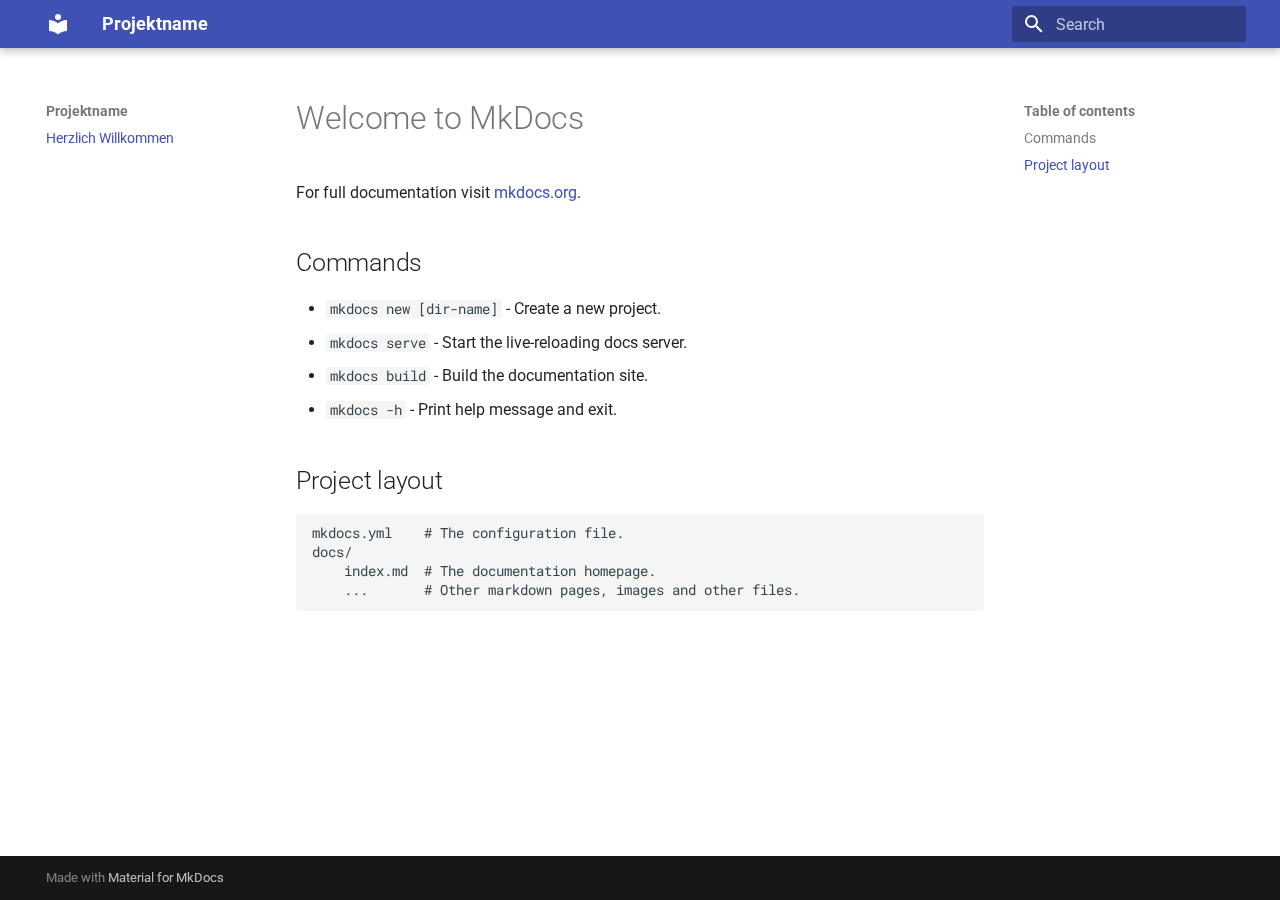
==== commit dc5f2070: "Vorlage-Dateien einfügen" ====
--- a/site/index.html
+++ b/site/index.html
@@ -96,7 +96,7 @@
         <div class="md-header__topic" data-md-component="header-topic">
           <span class="md-ellipsis">
             
-              Welcome to MkDocs
+              Herzlich Willkommen
             
           </span>
         </div>
@@ -192,12 +192,12 @@
       
       
         <label class="md-nav__link md-nav__link--active" for="__toc">
-          Welcome to MkDocs
+          Herzlich Willkommen
           <span class="md-nav__icon md-icon"></span>
         </label>
       
       <a href="." class="md-nav__link md-nav__link--active">
-        Welcome to MkDocs
+        Herzlich Willkommen
       </a>
       
         
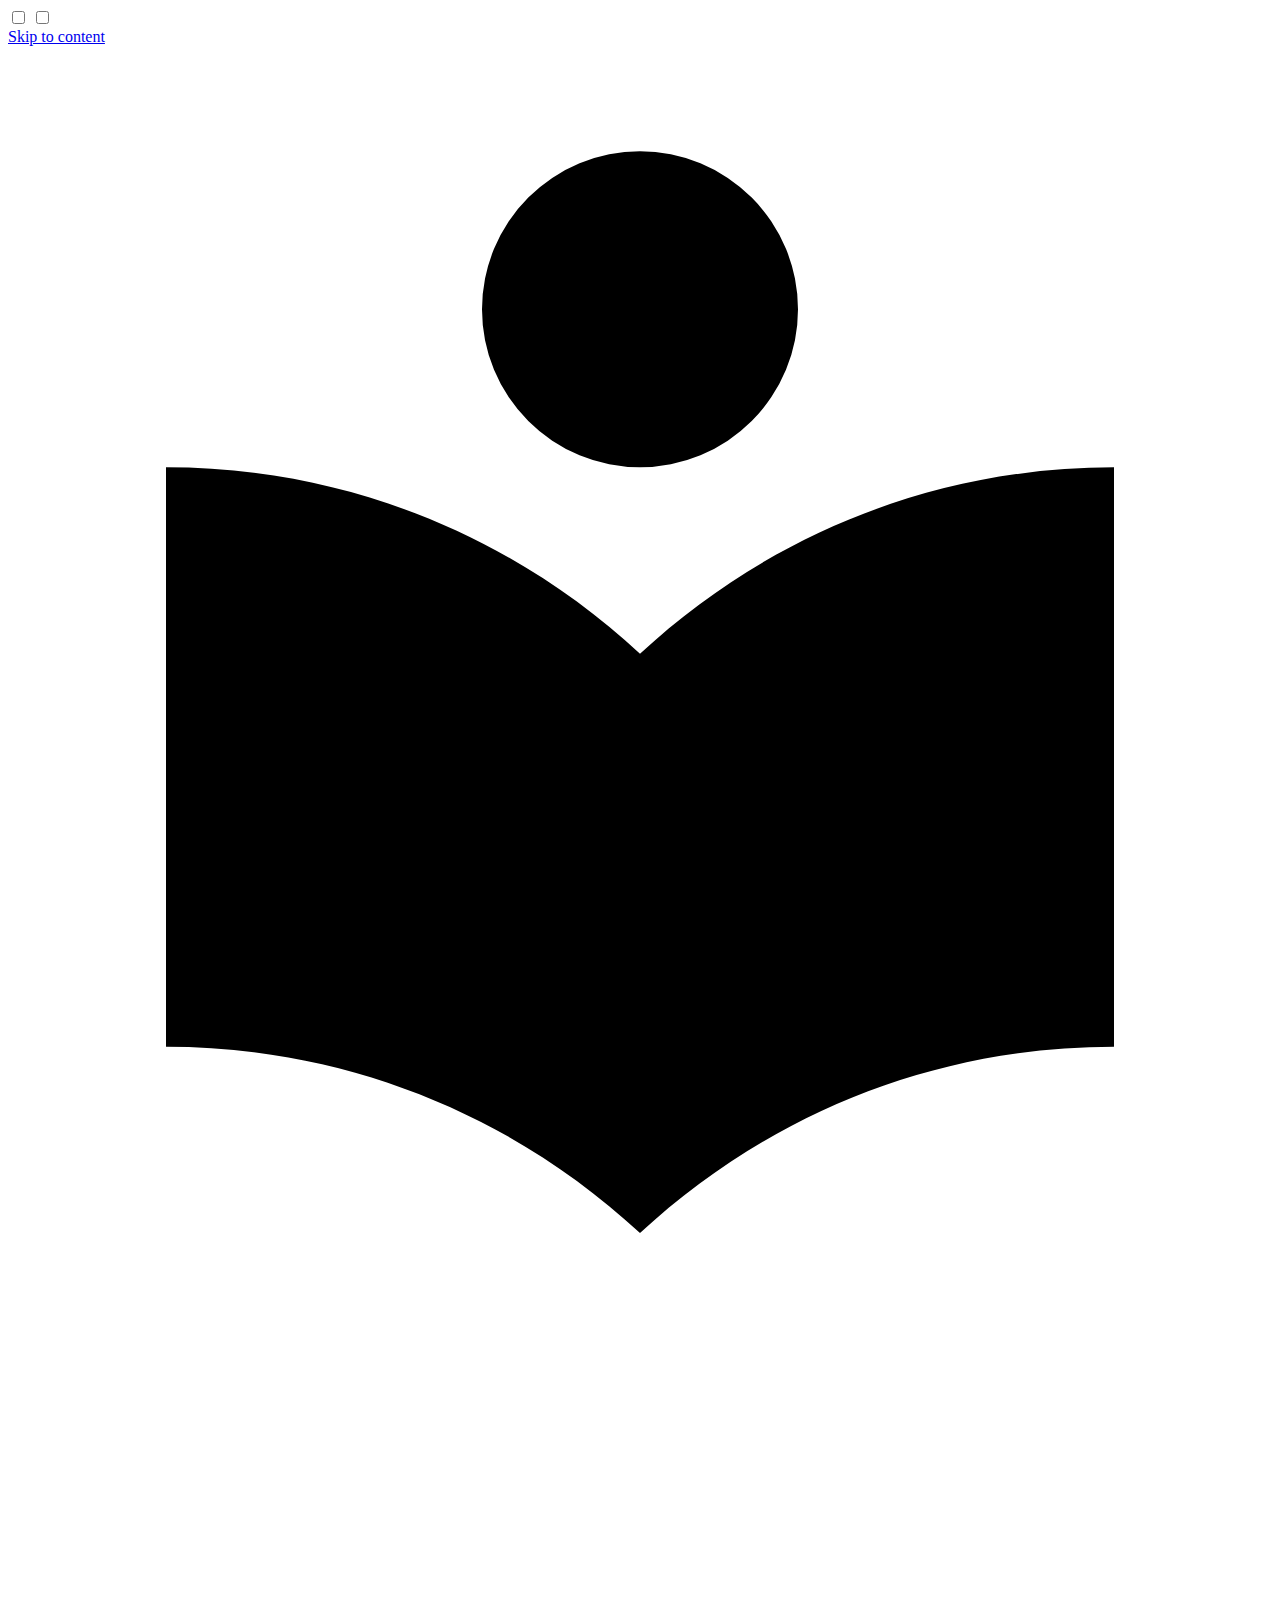
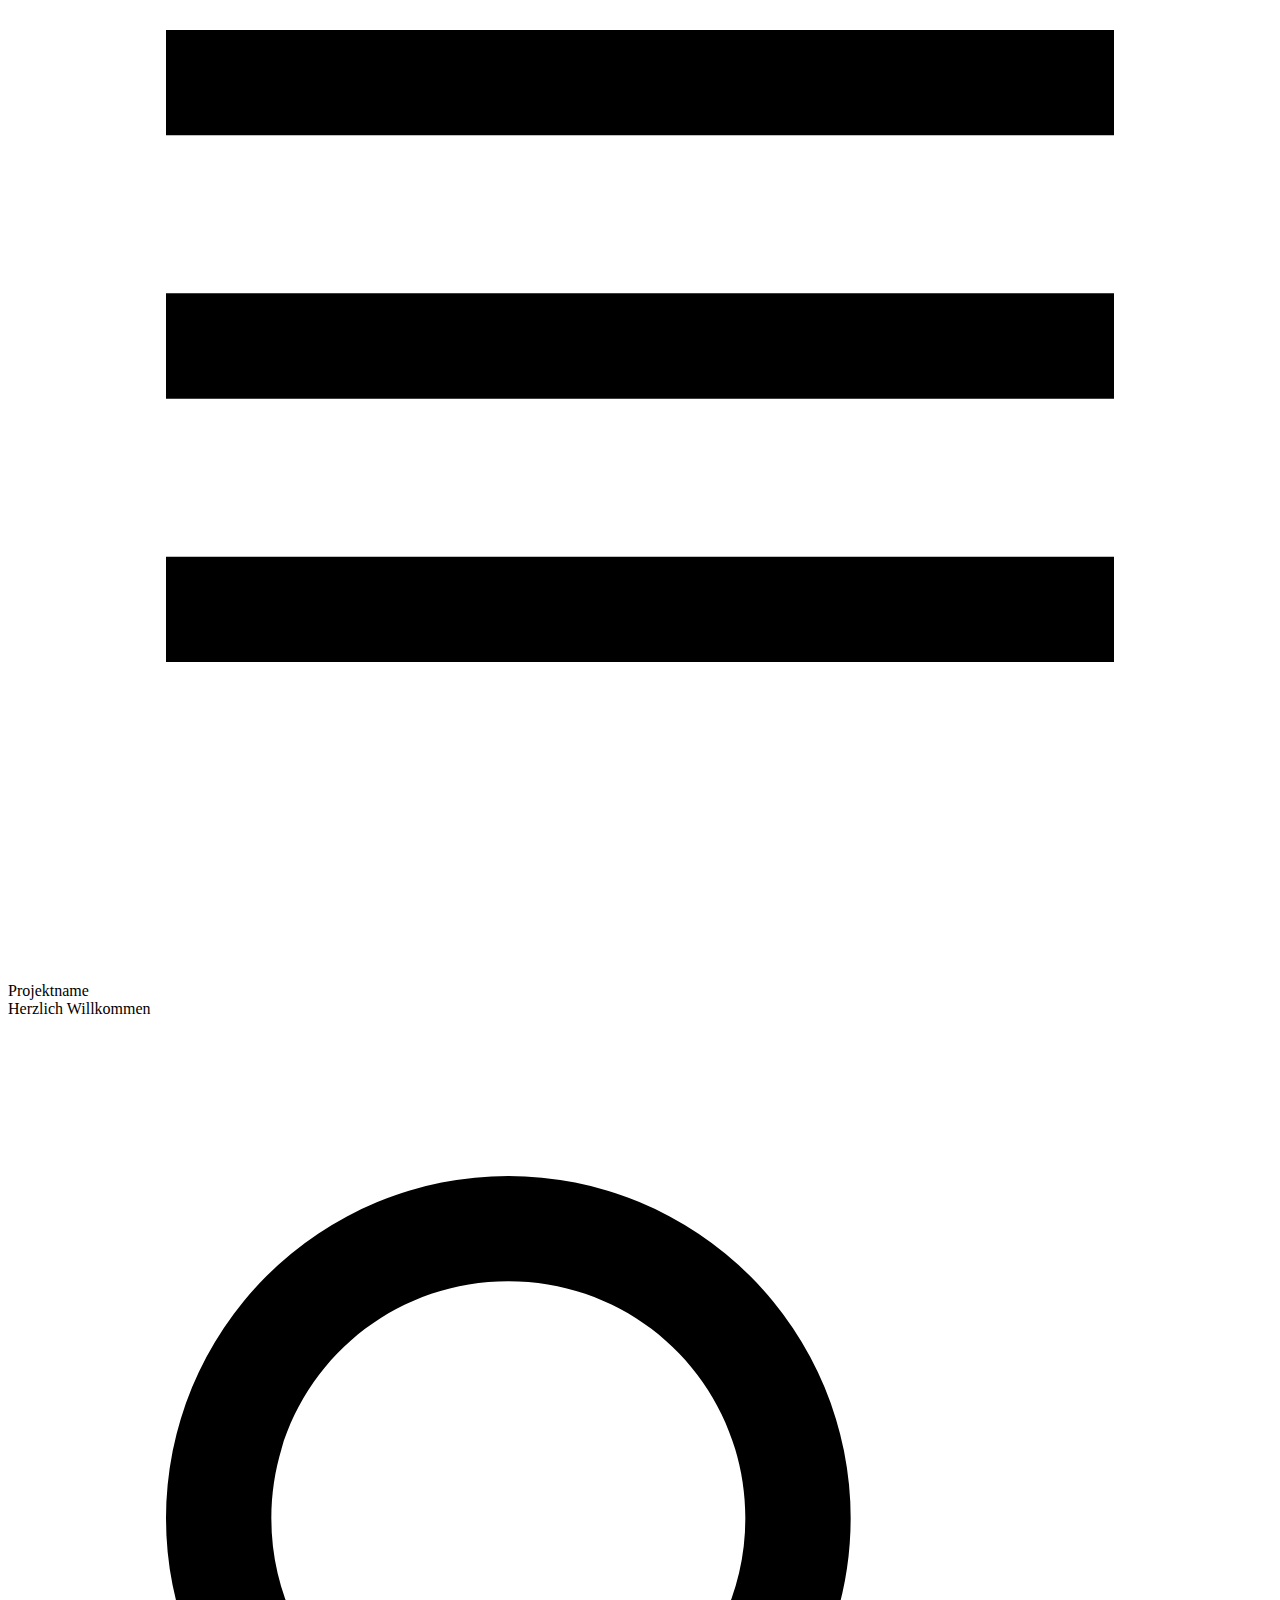
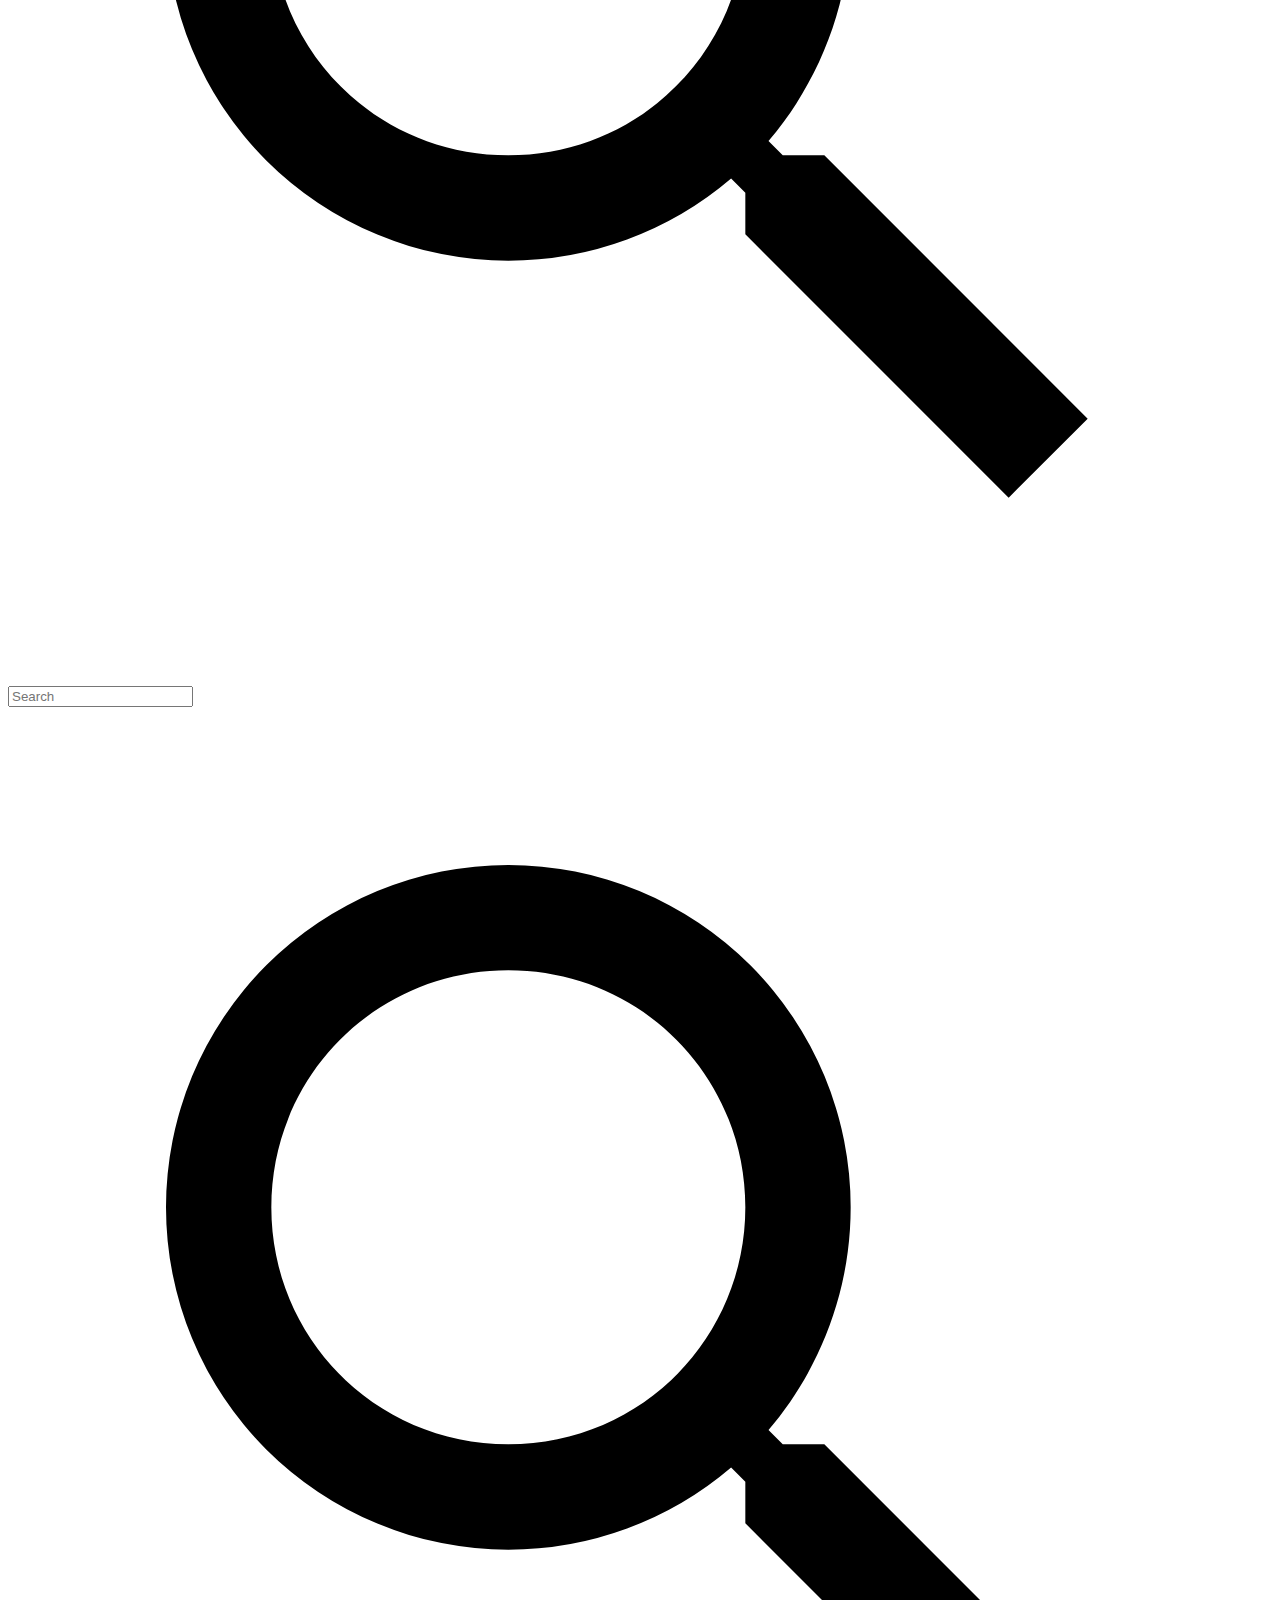
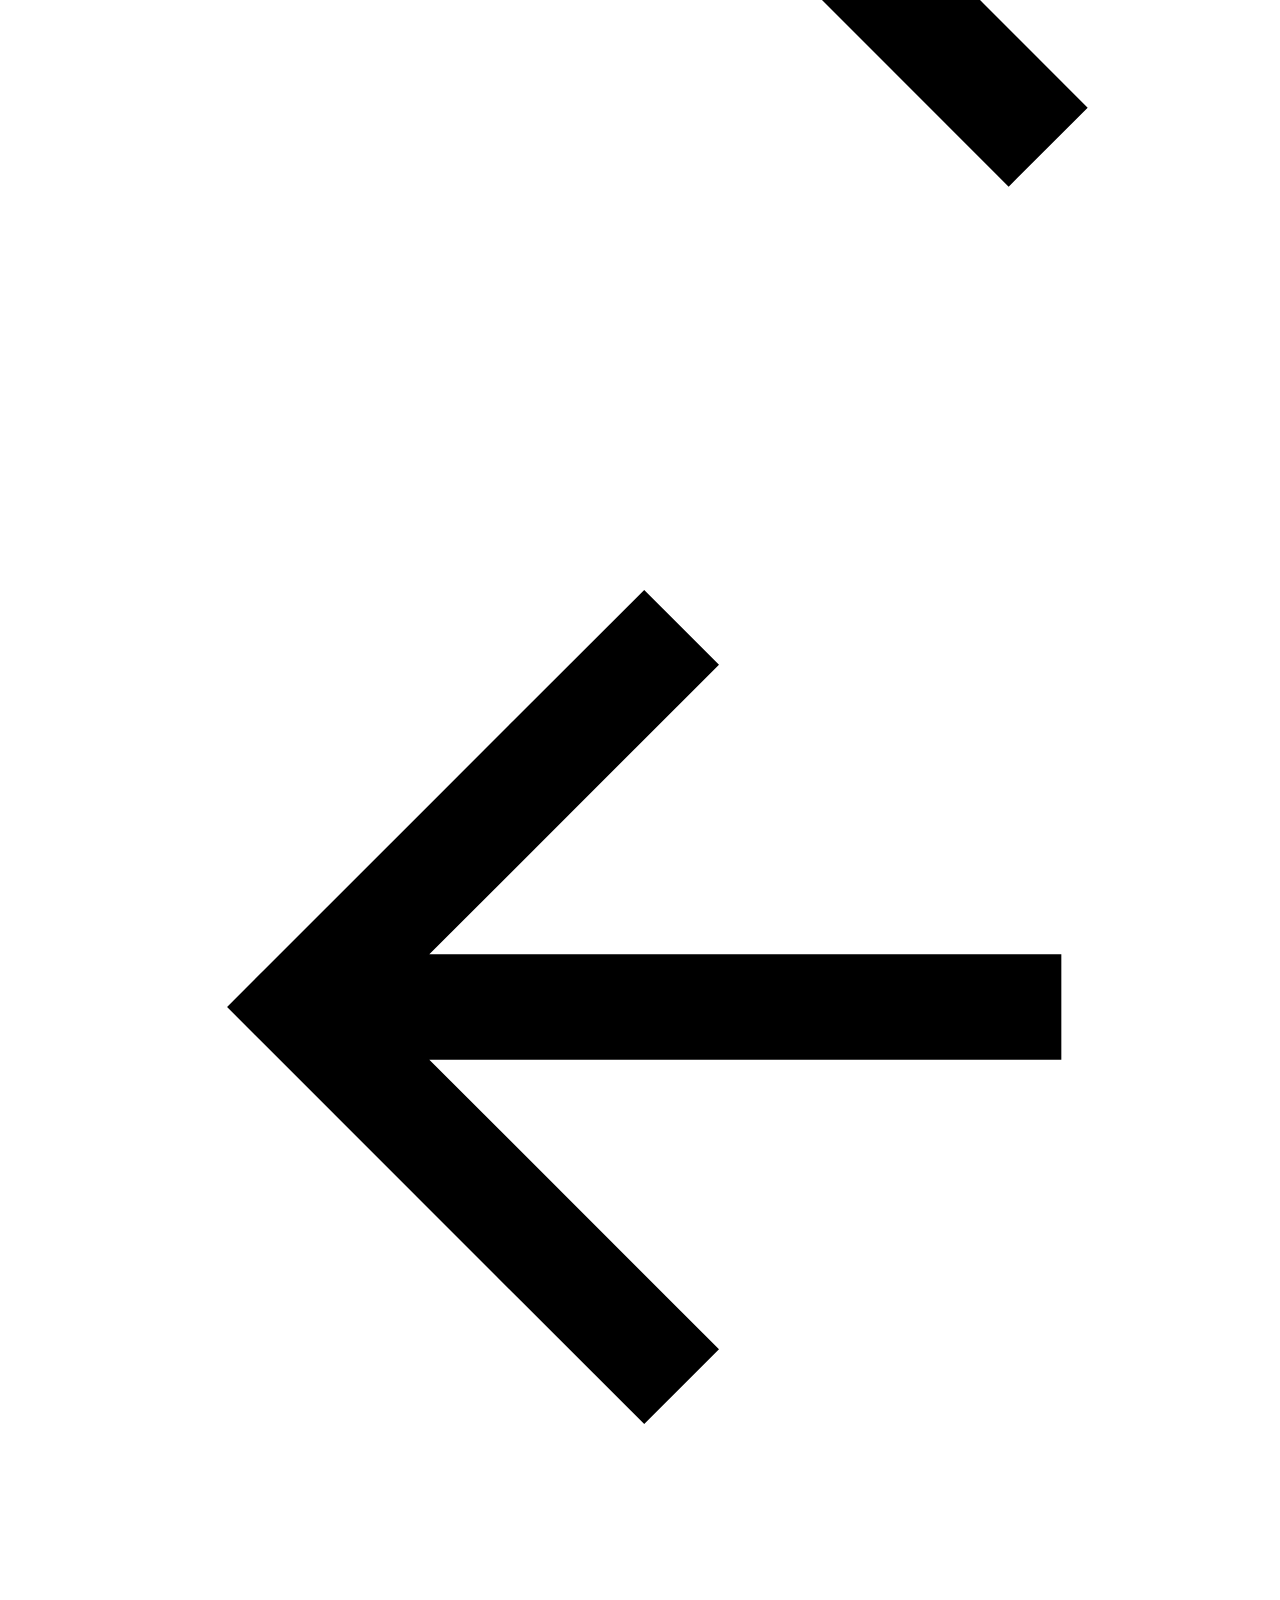
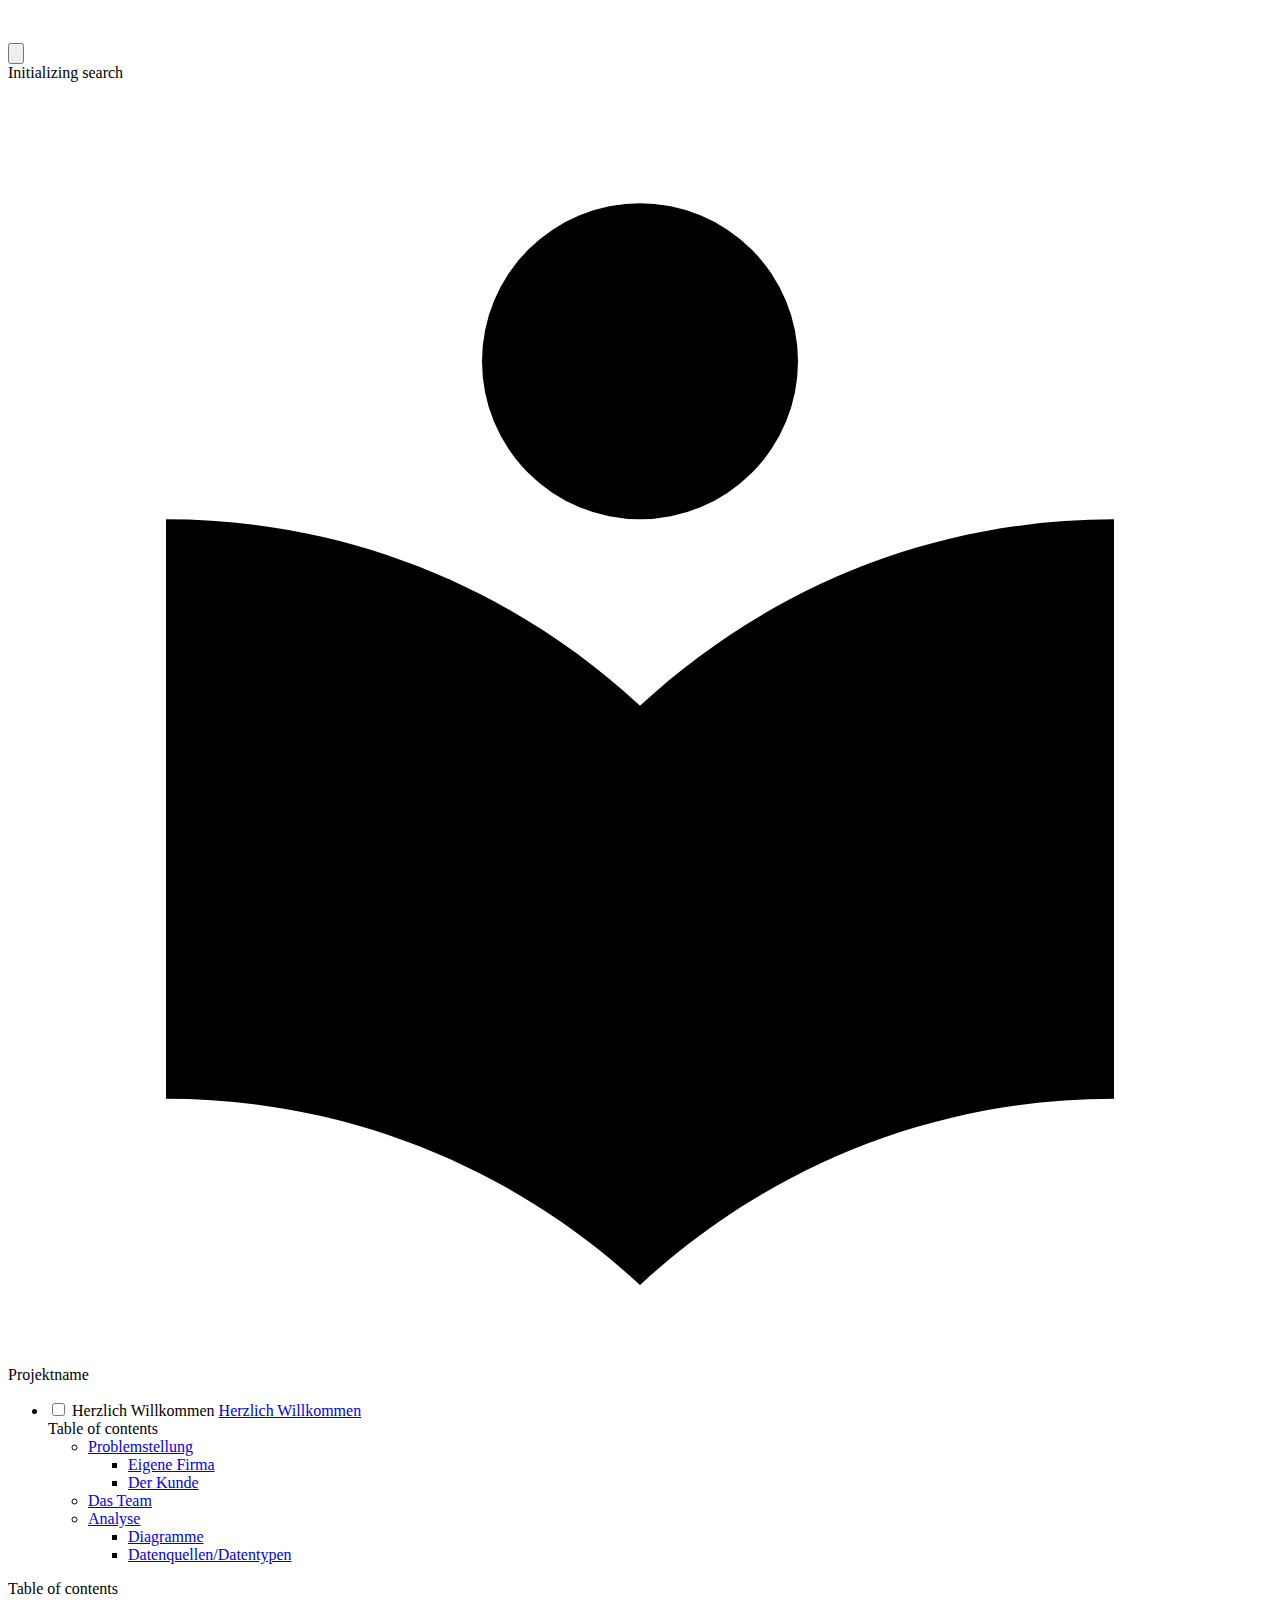
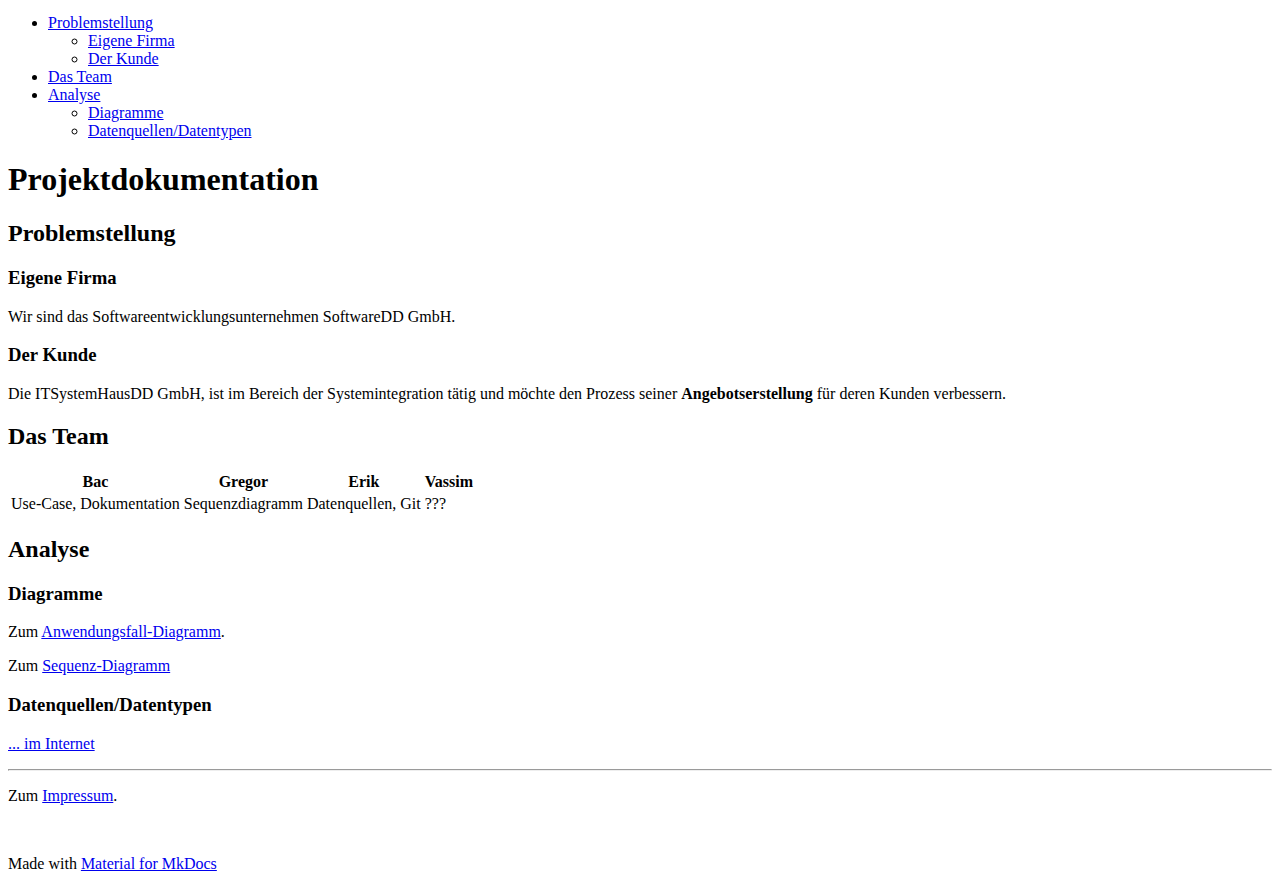
==== commit 6c918cab: "Übersichtsseite" ====
--- a/site/index.html
+++ b/site/index.html
@@ -11,7 +11,7 @@
       
       
       <link rel="icon" href="assets/images/favicon.png">
-      <meta name="generator" content="mkdocs-1.4.2, mkdocs-material-9.0.11">
+      <meta name="generator" content="mkdocs-1.4.2, mkdocs-material-9.1.5">
     
     
       
@@ -19,10 +19,10 @@
       
     
     
-      <link rel="stylesheet" href="assets/stylesheets/main.0d440cfe.min.css">
-      
-        
-        <link rel="stylesheet" href="assets/stylesheets/palette.2505c338.min.css">
+      <link rel="stylesheet" href="assets/stylesheets/main.7a7fce14.min.css">
+      
+        
+        <link rel="stylesheet" href="assets/stylesheets/palette.a0c5b2b5.min.css">
       
       
 
@@ -63,7 +63,7 @@
     <div data-md-component="skip">
       
         
-        <a href="#welcome-to-mkdocs" class="md-skip">
+        <a href="#projektdokumentation" class="md-skip">
           Skip to content
         </a>
       
@@ -75,7 +75,9 @@
     
       
 
-<header class="md-header" data-md-component="header">
+  
+
+<header class="md-header md-header--shadow" data-md-component="header">
   <nav class="md-header__inner md-grid" aria-label="Header">
     <a href="." title="Projektname" class="md-header__button md-logo" aria-label="Projektname" data-md-component="logo">
       
@@ -216,16 +218,63 @@
     <ul class="md-nav__list" data-md-component="toc" data-md-scrollfix>
       
         <li class="md-nav__item">
-  <a href="#commands" class="md-nav__link">
-    Commands
-  </a>
-  
-</li>
-      
-        <li class="md-nav__item">
-  <a href="#project-layout" class="md-nav__link">
-    Project layout
-  </a>
+  <a href="#problemstellung" class="md-nav__link">
+    Problemstellung
+  </a>
+  
+    <nav class="md-nav" aria-label="Problemstellung">
+      <ul class="md-nav__list">
+        
+          <li class="md-nav__item">
+  <a href="#eigene-firma" class="md-nav__link">
+    Eigene Firma
+  </a>
+  
+</li>
+        
+          <li class="md-nav__item">
+  <a href="#der-kunde" class="md-nav__link">
+    Der Kunde
+  </a>
+  
+</li>
+        
+      </ul>
+    </nav>
+  
+</li>
+      
+        <li class="md-nav__item">
+  <a href="#das-team" class="md-nav__link">
+    Das Team
+  </a>
+  
+</li>
+      
+        <li class="md-nav__item">
+  <a href="#analyse" class="md-nav__link">
+    Analyse
+  </a>
+  
+    <nav class="md-nav" aria-label="Analyse">
+      <ul class="md-nav__list">
+        
+          <li class="md-nav__item">
+  <a href="#diagramme" class="md-nav__link">
+    Diagramme
+  </a>
+  
+</li>
+        
+          <li class="md-nav__item">
+  <a href="#datenquellendatentypen" class="md-nav__link">
+    Datenquellen/Datentypen
+  </a>
+  
+</li>
+        
+      </ul>
+    </nav>
   
 </li>
       
@@ -264,16 +313,63 @@
     <ul class="md-nav__list" data-md-component="toc" data-md-scrollfix>
       
         <li class="md-nav__item">
-  <a href="#commands" class="md-nav__link">
-    Commands
-  </a>
-  
-</li>
-      
-        <li class="md-nav__item">
-  <a href="#project-layout" class="md-nav__link">
-    Project layout
-  </a>
+  <a href="#problemstellung" class="md-nav__link">
+    Problemstellung
+  </a>
+  
+    <nav class="md-nav" aria-label="Problemstellung">
+      <ul class="md-nav__list">
+        
+          <li class="md-nav__item">
+  <a href="#eigene-firma" class="md-nav__link">
+    Eigene Firma
+  </a>
+  
+</li>
+        
+          <li class="md-nav__item">
+  <a href="#der-kunde" class="md-nav__link">
+    Der Kunde
+  </a>
+  
+</li>
+        
+      </ul>
+    </nav>
+  
+</li>
+      
+        <li class="md-nav__item">
+  <a href="#das-team" class="md-nav__link">
+    Das Team
+  </a>
+  
+</li>
+      
+        <li class="md-nav__item">
+  <a href="#analyse" class="md-nav__link">
+    Analyse
+  </a>
+  
+    <nav class="md-nav" aria-label="Analyse">
+      <ul class="md-nav__list">
+        
+          <li class="md-nav__item">
+  <a href="#diagramme" class="md-nav__link">
+    Diagramme
+  </a>
+  
+</li>
+        
+          <li class="md-nav__item">
+  <a href="#datenquellendatentypen" class="md-nav__link">
+    Datenquellen/Datentypen
+  </a>
+  
+</li>
+        
+      </ul>
+    </nav>
   
 </li>
       
@@ -292,22 +388,41 @@
                   
 
 
-
-<h1 id="welcome-to-mkdocs">Welcome to MkDocs</h1>
-<p>For full documentation visit <a href="https://www.mkdocs.org">mkdocs.org</a>.</p>
-<h2 id="commands">Commands</h2>
-<ul>
-<li><code>mkdocs new [dir-name]</code> - Create a new project.</li>
-<li><code>mkdocs serve</code> - Start the live-reloading docs server.</li>
-<li><code>mkdocs build</code> - Build the documentation site.</li>
-<li><code>mkdocs -h</code> - Print help message and exit.</li>
-</ul>
-<h2 id="project-layout">Project layout</h2>
-<pre><code>mkdocs.yml    # The configuration file.
-docs/
-    index.md  # The documentation homepage.
-    ...       # Other markdown pages, images and other files.
-</code></pre>
+<h1 id="projektdokumentation">Projektdokumentation</h1>
+<h2 id="problemstellung">Problemstellung</h2>
+<h3 id="eigene-firma">Eigene Firma</h3>
+<p>Wir sind das Softwareentwicklungsunternehmen SoftwareDD GmbH.</p>
+<h3 id="der-kunde">Der Kunde</h3>
+<p>Die ITSystemHausDD GmbH, ist im Bereich der Systemintegration tätig
+und möchte den Prozess seiner <strong>Angebotserstellung</strong> für deren Kunden verbessern.</p>
+<h2 id="das-team">Das Team</h2>
+<table>
+<thead>
+<tr>
+<th>Bac</th>
+<th>Gregor</th>
+<th>Erik</th>
+<th>Vassim</th>
+</tr>
+</thead>
+<tbody>
+<tr>
+<td>Use-Case, Dokumentation</td>
+<td>Sequenzdiagramm</td>
+<td>Datenquellen, Git</td>
+<td>???</td>
+</tr>
+</tbody>
+</table>
+<h2 id="analyse">Analyse</h2>
+<h3 id="diagramme">Diagramme</h3>
+<p>Zum <a href="diagram/Use-case-diagram.drawio">Anwendungsfall-Diagramm</a>.  </p>
+<p>Zum <a href="diagram/Sequenzdiagramm.drawio">Sequenz-Diagramm</a></p>
+<h3 id="datenquellendatentypen">Datenquellen/Datentypen</h3>
+<p><a href="https://www.markdownguide.org/basic-syntax/">... im Internet</a></p>
+<hr />
+<p>Zum <a href="legal/imprint/">Impressum</a>.</p>
+<p>​</p>
 
 
 
@@ -345,10 +460,10 @@
       <div class="md-dialog__inner md-typeset"></div>
     </div>
     
-    <script id="__config" type="application/json">{"base": ".", "features": [], "search": "assets/javascripts/workers/search.db81ec45.min.js", "translations": {"clipboard.copied": "Copied to clipboard", "clipboard.copy": "Copy to clipboard", "search.result.more.one": "1 more on this page", "search.result.more.other": "# more on this page", "search.result.none": "No matching documents", "search.result.one": "1 matching document", "search.result.other": "# matching documents", "search.result.placeholder": "Type to start searching", "search.result.term.missing": "Missing", "select.version": "Select version"}}</script>
-    
-    
-      <script src="assets/javascripts/bundle.6df46069.min.js"></script>
+    <script id="__config" type="application/json">{"base": ".", "features": [], "search": "assets/javascripts/workers/search.208ed371.min.js", "translations": {"clipboard.copied": "Copied to clipboard", "clipboard.copy": "Copy to clipboard", "search.result.more.one": "1 more on this page", "search.result.more.other": "# more on this page", "search.result.none": "No matching documents", "search.result.one": "1 matching document", "search.result.other": "# matching documents", "search.result.placeholder": "Type to start searching", "search.result.term.missing": "Missing", "select.version": "Select version"}}</script>
+    
+    
+      <script src="assets/javascripts/bundle.407015b8.min.js"></script>
       
     
   </body>
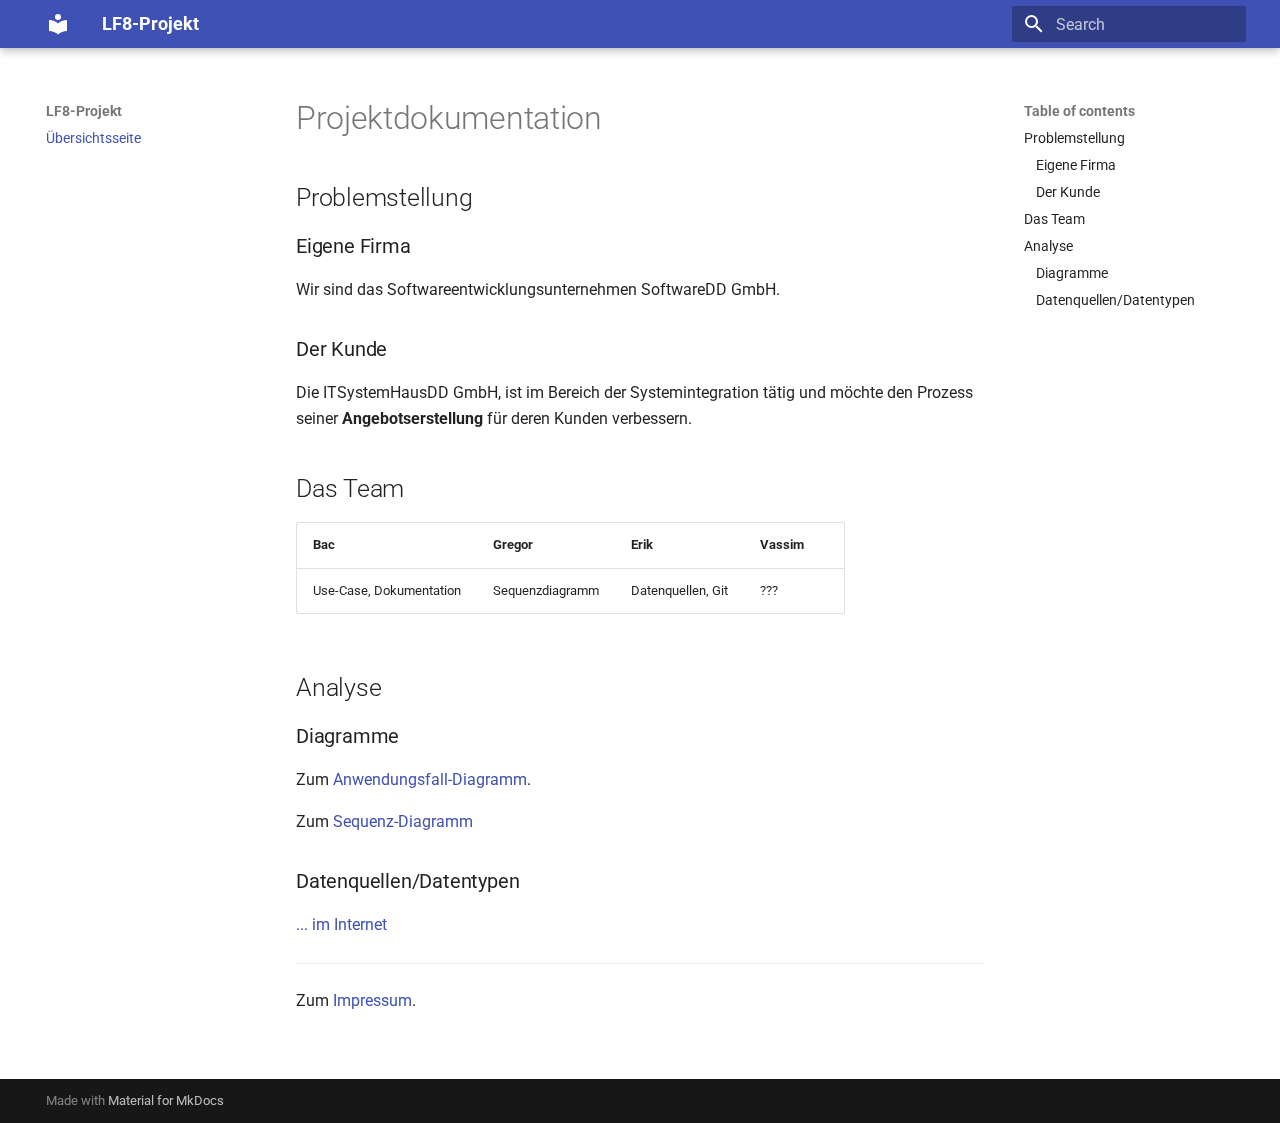
==== commit 5139bbd1: "hoffentlich nicht broken lul" ====
--- a/site/index.html
+++ b/site/index.html
@@ -15,7 +15,7 @@
     
     
       
-        <title>Projektname</title>
+        <title>LF8-Projekt</title>
       
     
     
@@ -79,7 +79,7 @@
 
 <header class="md-header md-header--shadow" data-md-component="header">
   <nav class="md-header__inner md-grid" aria-label="Header">
-    <a href="." title="Projektname" class="md-header__button md-logo" aria-label="Projektname" data-md-component="logo">
+    <a href="." title="LF8-Projekt" class="md-header__button md-logo" aria-label="LF8-Projekt" data-md-component="logo">
       
   
   <svg xmlns="http://www.w3.org/2000/svg" viewBox="0 0 24 24"><path d="M12 8a3 3 0 0 0 3-3 3 3 0 0 0-3-3 3 3 0 0 0-3 3 3 3 0 0 0 3 3m0 3.54C9.64 9.35 6.5 8 3 8v11c3.5 0 6.64 1.35 9 3.54 2.36-2.19 5.5-3.54 9-3.54V8c-3.5 0-6.64 1.35-9 3.54Z"/></svg>
@@ -92,13 +92,13 @@
       <div class="md-header__ellipsis">
         <div class="md-header__topic">
           <span class="md-ellipsis">
-            Projektname
+            LF8-Projekt
           </span>
         </div>
         <div class="md-header__topic" data-md-component="header-topic">
           <span class="md-ellipsis">
             
-              Herzlich Willkommen
+              Übersichtsseite
             
           </span>
         </div>
@@ -165,13 +165,13 @@
 
 <nav class="md-nav md-nav--primary" aria-label="Navigation" data-md-level="0">
   <label class="md-nav__title" for="__drawer">
-    <a href="." title="Projektname" class="md-nav__button md-logo" aria-label="Projektname" data-md-component="logo">
+    <a href="." title="LF8-Projekt" class="md-nav__button md-logo" aria-label="LF8-Projekt" data-md-component="logo">
       
   
   <svg xmlns="http://www.w3.org/2000/svg" viewBox="0 0 24 24"><path d="M12 8a3 3 0 0 0 3-3 3 3 0 0 0-3-3 3 3 0 0 0-3 3 3 3 0 0 0 3 3m0 3.54C9.64 9.35 6.5 8 3 8v11c3.5 0 6.64 1.35 9 3.54 2.36-2.19 5.5-3.54 9-3.54V8c-3.5 0-6.64 1.35-9 3.54Z"/></svg>
 
     </a>
-    Projektname
+    LF8-Projekt
   </label>
   
   <ul class="md-nav__list" data-md-scrollfix>
@@ -194,12 +194,12 @@
       
       
         <label class="md-nav__link md-nav__link--active" for="__toc">
-          Herzlich Willkommen
+          Übersichtsseite
           <span class="md-nav__icon md-icon"></span>
         </label>
       
       <a href="." class="md-nav__link md-nav__link--active">
-        Herzlich Willkommen
+        Übersichtsseite
       </a>
       
         
--- a/site/assets/stylesheets/main.7a7fce14.min.css
+++ b/site/assets/stylesheets/main.7a7fce14.min.css
@@ -0,0 +1 @@
+@charset "UTF-8";html{-webkit-text-size-adjust:none;-moz-text-size-adjust:none;text-size-adjust:none;box-sizing:border-box}*,:after,:before{box-sizing:inherit}@media (prefers-reduced-motion){*,:after,:before{transition:none!important}}body{margin:0}a,button,input,label{-webkit-tap-highlight-color:transparent}a{color:inherit;text-decoration:none}hr{border:0;box-sizing:initial;display:block;height:.05rem;overflow:visible;padding:0}small{font-size:80%}sub,sup{line-height:1em}img{border-style:none}table{border-collapse:initial;border-spacing:0}td,th{font-weight:400;vertical-align:top}button{background:#0000;border:0;font-family:inherit;font-size:inherit;margin:0;padding:0}input{border:0;outline:none}:root{--md-primary-fg-color:#4051b5;--md-primary-fg-color--light:#5d6cc0;--md-primary-fg-color--dark:#303fa1;--md-primary-bg-color:#fff;--md-primary-bg-color--light:#ffffffb3;--md-accent-fg-color:#526cfe;--md-accent-fg-color--transparent:#526cfe1a;--md-accent-bg-color:#fff;--md-accent-bg-color--light:#ffffffb3}:root,[data-md-color-scheme=default]{--md-default-fg-color:#000000de;--md-default-fg-color--light:#0000008a;--md-default-fg-color--lighter:#00000052;--md-default-fg-color--lightest:#00000012;--md-default-bg-color:#fff;--md-default-bg-color--light:#ffffffb3;--md-default-bg-color--lighter:#ffffff4d;--md-default-bg-color--lightest:#ffffff1f;--md-code-fg-color:#36464e;--md-code-bg-color:#f5f5f5;--md-code-hl-color:#ffff0080;--md-code-hl-number-color:#d52a2a;--md-code-hl-special-color:#db1457;--md-code-hl-function-color:#a846b9;--md-code-hl-constant-color:#6e59d9;--md-code-hl-keyword-color:#3f6ec6;--md-code-hl-string-color:#1c7d4d;--md-code-hl-name-color:var(--md-code-fg-color);--md-code-hl-operator-color:var(--md-default-fg-color--light);--md-code-hl-punctuation-color:var(--md-default-fg-color--light);--md-code-hl-comment-color:var(--md-default-fg-color--light);--md-code-hl-generic-color:var(--md-default-fg-color--light);--md-code-hl-variable-color:var(--md-default-fg-color--light);--md-typeset-color:var(--md-default-fg-color);--md-typeset-a-color:var(--md-primary-fg-color);--md-typeset-mark-color:#ffff0080;--md-typeset-del-color:#f5503d26;--md-typeset-ins-color:#0bd57026;--md-typeset-kbd-color:#fafafa;--md-typeset-kbd-accent-color:#fff;--md-typeset-kbd-border-color:#b8b8b8;--md-typeset-table-color:#0000001f;--md-typeset-table-color--light:rgba(0,0,0,.035);--md-admonition-fg-color:var(--md-default-fg-color);--md-admonition-bg-color:var(--md-default-bg-color);--md-warning-fg-color:#000000de;--md-warning-bg-color:#ff9;--md-footer-fg-color:#fff;--md-footer-fg-color--light:#ffffffb3;--md-footer-fg-color--lighter:#ffffff73;--md-footer-bg-color:#000000de;--md-footer-bg-color--dark:#00000052;--md-shadow-z1:0 0.2rem 0.5rem #0000000d,0 0 0.05rem #0000001a;--md-shadow-z2:0 0.2rem 0.5rem #0000001a,0 0 0.05rem #00000040;--md-shadow-z3:0 0.2rem 0.5rem #0003,0 0 0.05rem #00000059}.md-icon svg{fill:currentcolor;display:block;height:1.2rem;width:1.2rem}body{-webkit-font-smoothing:antialiased;-moz-osx-font-smoothing:grayscale;--md-text-font-family:var(--md-text-font,_),-apple-system,BlinkMacSystemFont,Helvetica,Arial,sans-serif;--md-code-font-family:var(--md-code-font,_),SFMono-Regular,Consolas,Menlo,monospace}aside,body,input{font-feature-settings:"kern","liga";color:var(--md-typeset-color);font-family:var(--md-text-font-family)}code,kbd,pre{font-feature-settings:"kern";font-family:var(--md-code-font-family)}:root{--md-typeset-table-sort-icon:url('data:image/svg+xml;charset=utf-8,<svg xmlns="http://www.w3.org/2000/svg" viewBox="0 0 24 24"><path d="m18 21-4-4h3V7h-3l4-4 4 4h-3v10h3M2 19v-2h10v2M2 13v-2h7v2M2 7V5h4v2H2Z"/></svg>');--md-typeset-table-sort-icon--asc:url('data:image/svg+xml;charset=utf-8,<svg xmlns="http://www.w3.org/2000/svg" viewBox="0 0 24 24"><path d="M19 17h3l-4 4-4-4h3V3h2M2 17h10v2H2M6 5v2H2V5m0 6h7v2H2v-2Z"/></svg>');--md-typeset-table-sort-icon--desc:url('data:image/svg+xml;charset=utf-8,<svg xmlns="http://www.w3.org/2000/svg" viewBox="0 0 24 24"><path d="M19 7h3l-4-4-4 4h3v14h2M2 17h10v2H2M6 5v2H2V5m0 6h7v2H2v-2Z"/></svg>')}.md-typeset{-webkit-print-color-adjust:exact;color-adjust:exact;font-size:.8rem;line-height:1.6}@media print{.md-typeset{font-size:.68rem}}.md-typeset blockquote,.md-typeset dl,.md-typeset figure,.md-typeset ol,.md-typeset pre,.md-typeset ul{margin-bottom:1em;margin-top:1em}.md-typeset h1{color:var(--md-default-fg-color--light);font-size:2em;line-height:1.3;margin:0 0 1.25em}.md-typeset h1,.md-typeset h2{font-weight:300;letter-spacing:-.01em}.md-typeset h2{font-size:1.5625em;line-height:1.4;margin:1.6em 0 .64em}.md-typeset h3{font-size:1.25em;font-weight:400;letter-spacing:-.01em;line-height:1.5;margin:1.6em 0 .8em}.md-typeset h2+h3{margin-top:.8em}.md-typeset h4{font-weight:700;letter-spacing:-.01em;margin:1em 0}.md-typeset h5,.md-typeset h6{color:var(--md-default-fg-color--light);font-size:.8em;font-weight:700;letter-spacing:-.01em;margin:1.25em 0}.md-typeset h5{text-transform:uppercase}.md-typeset hr{border-bottom:.05rem solid var(--md-default-fg-color--lightest);display:flow-root;margin:1.5em 0}.md-typeset a{color:var(--md-typeset-a-color);word-break:break-word}.md-typeset a,.md-typeset a:before{transition:color 125ms}.md-typeset a:focus,.md-typeset a:hover{color:var(--md-accent-fg-color)}.md-typeset a:focus code,.md-typeset a:hover code{background-color:var(--md-accent-fg-color--transparent)}.md-typeset a code{color:currentcolor;transition:background-color 125ms}.md-typeset a.focus-visible{outline-color:var(--md-accent-fg-color);outline-offset:.2rem}.md-typeset code,.md-typeset kbd,.md-typeset pre{color:var(--md-code-fg-color);direction:ltr;font-variant-ligatures:none}@media print{.md-typeset code,.md-typeset kbd,.md-typeset pre{white-space:pre-wrap}}.md-typeset code{background-color:var(--md-code-bg-color);border-radius:.1rem;-webkit-box-decoration-break:clone;box-decoration-break:clone;font-size:.85em;padding:0 .2941176471em;word-break:break-word}.md-typeset code:not(.focus-visible){-webkit-tap-highlight-color:transparent;outline:none}.md-typeset pre{display:flow-root;line-height:1.4;position:relative}.md-typeset pre>code{-webkit-box-decoration-break:slice;box-decoration-break:slice;box-shadow:none;display:block;margin:0;outline-color:var(--md-accent-fg-color);overflow:auto;padding:.7720588235em 1.1764705882em;scrollbar-color:var(--md-default-fg-color--lighter) #0000;scrollbar-width:thin;touch-action:auto;word-break:normal}.md-typeset pre>code:hover{scrollbar-color:var(--md-accent-fg-color) #0000}.md-typeset pre>code::-webkit-scrollbar{height:.2rem;width:.2rem}.md-typeset pre>code::-webkit-scrollbar-thumb{background-color:var(--md-default-fg-color--lighter)}.md-typeset pre>code::-webkit-scrollbar-thumb:hover{background-color:var(--md-accent-fg-color)}.md-typeset kbd{background-color:var(--md-typeset-kbd-color);border-radius:.1rem;box-shadow:0 .1rem 0 .05rem var(--md-typeset-kbd-border-color),0 .1rem 0 var(--md-typeset-kbd-border-color),0 -.1rem .2rem var(--md-typeset-kbd-accent-color) inset;color:var(--md-default-fg-color);display:inline-block;font-size:.75em;padding:0 .6666666667em;vertical-align:text-top;word-break:break-word}.md-typeset mark{background-color:var(--md-typeset-mark-color);-webkit-box-decoration-break:clone;box-decoration-break:clone;color:inherit;word-break:break-word}.md-typeset abbr{border-bottom:.05rem dotted var(--md-default-fg-color--light);cursor:help;text-decoration:none}@media (hover:none){.md-typeset abbr[title]:focus:after,.md-typeset abbr[title]:hover:after{background-color:var(--md-default-fg-color);border-radius:.1rem;box-shadow:var(--md-shadow-z3);color:var(--md-default-bg-color);content:attr(title);font-size:.7rem;left:.8rem;margin-top:2em;padding:.2rem .3rem;position:absolute;right:.8rem}}.md-typeset small{opacity:.75}[dir=ltr] .md-typeset sub,[dir=ltr] .md-typeset sup{margin-left:.078125em}[dir=rtl] .md-typeset sub,[dir=rtl] .md-typeset sup{margin-right:.078125em}[dir=ltr] .md-typeset blockquote{padding-left:.6rem}[dir=rtl] .md-typeset blockquote{padding-right:.6rem}[dir=ltr] .md-typeset blockquote{border-left:.2rem solid var(--md-default-fg-color--lighter)}[dir=rtl] .md-typeset blockquote{border-right:.2rem solid var(--md-default-fg-color--lighter)}.md-typeset blockquote{color:var(--md-default-fg-color--light);margin-left:0;margin-right:0}.md-typeset ul{list-style-type:disc}[dir=ltr] .md-typeset ol,[dir=ltr] .md-typeset ul{margin-left:.625em}[dir=rtl] .md-typeset ol,[dir=rtl] .md-typeset ul{margin-right:.625em}.md-typeset ol,.md-typeset ul{padding:0}.md-typeset ol:not([hidden]),.md-typeset ul:not([hidden]){display:flow-root}.md-typeset ol ol,.md-typeset ul ol{list-style-type:lower-alpha}.md-typeset ol ol ol,.md-typeset ul ol ol{list-style-type:lower-roman}[dir=ltr] .md-typeset ol li,[dir=ltr] .md-typeset ul li{margin-left:1.25em}[dir=rtl] .md-typeset ol li,[dir=rtl] .md-typeset ul li{margin-right:1.25em}.md-typeset ol li,.md-typeset ul li{margin-bottom:.5em}.md-typeset ol li blockquote,.md-typeset ol li p,.md-typeset ul li blockquote,.md-typeset ul li p{margin:.5em 0}.md-typeset ol li:last-child,.md-typeset ul li:last-child{margin-bottom:0}[dir=ltr] .md-typeset ol li ol,[dir=ltr] .md-typeset ol li ul,[dir=ltr] .md-typeset ul li ol,[dir=ltr] .md-typeset ul li ul{margin-left:.625em}[dir=rtl] .md-typeset ol li ol,[dir=rtl] .md-typeset ol li ul,[dir=rtl] .md-typeset ul li ol,[dir=rtl] .md-typeset ul li ul{margin-right:.625em}.md-typeset ol li ol,.md-typeset ol li ul,.md-typeset ul li ol,.md-typeset ul li ul{margin-bottom:.5em;margin-top:.5em}[dir=ltr] .md-typeset dd{margin-left:1.875em}[dir=rtl] .md-typeset dd{margin-right:1.875em}.md-typeset dd{margin-bottom:1.5em;margin-top:1em}.md-typeset img,.md-typeset svg,.md-typeset video{height:auto;max-width:100%}.md-typeset img[align=left]{margin:1em 1em 1em 0}.md-typeset img[align=right]{margin:1em 0 1em 1em}.md-typeset img[align]:only-child{margin-top:0}.md-typeset img[src$="#gh-dark-mode-only"],.md-typeset img[src$="#only-dark"]{display:none}.md-typeset figure{display:flow-root;margin:1em auto;max-width:100%;text-align:center;width:-webkit-fit-content;width:-moz-fit-content;width:fit-content}.md-typeset figure img{display:block}.md-typeset figcaption{font-style:italic;margin:1em auto;max-width:24rem}.md-typeset iframe{max-width:100%}.md-typeset table:not([class]){background-color:var(--md-default-bg-color);border:.05rem solid var(--md-typeset-table-color);border-radius:.1rem;display:inline-block;font-size:.64rem;max-width:100%;overflow:auto;touch-action:auto}@media print{.md-typeset table:not([class]){display:table}}.md-typeset table:not([class])+*{margin-top:1.5em}.md-typeset table:not([class]) td>:first-child,.md-typeset table:not([class]) th>:first-child{margin-top:0}.md-typeset table:not([class]) td>:last-child,.md-typeset table:not([class]) th>:last-child{margin-bottom:0}.md-typeset table:not([class]) td:not([align]),.md-typeset table:not([class]) th:not([align]){text-align:left}[dir=rtl] .md-typeset table:not([class]) td:not([align]),[dir=rtl] .md-typeset table:not([class]) th:not([align]){text-align:right}.md-typeset table:not([class]) th{font-weight:700;min-width:5rem;padding:.9375em 1.25em;vertical-align:top}.md-typeset table:not([class]) td{border-top:.05rem solid var(--md-typeset-table-color);padding:.9375em 1.25em;vertical-align:top}.md-typeset table:not([class]) tbody tr{transition:background-color 125ms}.md-typeset table:not([class]) tbody tr:hover{background-color:var(--md-typeset-table-color--light);box-shadow:0 .05rem 0 var(--md-default-bg-color) inset}.md-typeset table:not([class]) a{word-break:normal}.md-typeset table th[role=columnheader]{cursor:pointer}[dir=ltr] .md-typeset table th[role=columnheader]:after{margin-left:.5em}[dir=rtl] .md-typeset table th[role=columnheader]:after{margin-right:.5em}.md-typeset table th[role=columnheader]:after{content:"";display:inline-block;height:1.2em;-webkit-mask-image:var(--md-typeset-table-sort-icon);mask-image:var(--md-typeset-table-sort-icon);-webkit-mask-repeat:no-repeat;mask-repeat:no-repeat;-webkit-mask-size:contain;mask-size:contain;transition:background-color 125ms;vertical-align:text-bottom;width:1.2em}.md-typeset table th[role=columnheader]:hover:after{background-color:var(--md-default-fg-color--lighter)}.md-typeset table th[role=columnheader][aria-sort=ascending]:after{background-color:var(--md-default-fg-color--light);-webkit-mask-image:var(--md-typeset-table-sort-icon--asc);mask-image:var(--md-typeset-table-sort-icon--asc)}.md-typeset table th[role=columnheader][aria-sort=descending]:after{background-color:var(--md-default-fg-color--light);-webkit-mask-image:var(--md-typeset-table-sort-icon--desc);mask-image:var(--md-typeset-table-sort-icon--desc)}.md-typeset__scrollwrap{margin:1em -.8rem;overflow-x:auto;touch-action:auto}.md-typeset__table{display:inline-block;margin-bottom:.5em;padding:0 .8rem}@media print{.md-typeset__table{display:block}}html .md-typeset__table table{display:table;margin:0;overflow:hidden;width:100%}@media screen and (max-width:44.9375em){.md-content__inner>pre{margin:1em -.8rem}.md-content__inner>pre code{border-radius:0}}.md-banner{background-color:var(--md-footer-bg-color);color:var(--md-footer-fg-color);overflow:auto}@media print{.md-banner{display:none}}.md-banner--warning{background-color:var(--md-warning-bg-color);color:var(--md-warning-fg-color)}.md-banner__inner{font-size:.7rem;margin:.6rem auto;padding:0 .8rem}[dir=ltr] .md-banner__button{float:right}[dir=rtl] .md-banner__button{float:left}.md-banner__button{color:inherit;cursor:pointer;transition:opacity .25s}.md-banner__button:hover{opacity:.7}html{font-size:125%;height:100%;overflow-x:hidden}@media screen and (min-width:100em){html{font-size:137.5%}}@media screen and (min-width:125em){html{font-size:150%}}body{background-color:var(--md-default-bg-color);display:flex;flex-direction:column;font-size:.5rem;min-height:100%;position:relative;width:100%}@media print{body{display:block}}@media screen and (max-width:59.9375em){body[data-md-scrolllock]{position:fixed}}.md-grid{margin-left:auto;margin-right:auto;max-width:61rem}.md-container{display:flex;flex-direction:column;flex-grow:1}@media print{.md-container{display:block}}.md-main{flex-grow:1}.md-main__inner{display:flex;height:100%;margin-top:1.5rem}.md-ellipsis{overflow:hidden;text-overflow:ellipsis}.md-toggle{display:none}.md-option{height:0;opacity:0;position:absolute;width:0}.md-option:checked+label:not([hidden]){display:block}.md-option.focus-visible+label{outline-color:var(--md-accent-fg-color);outline-style:auto}.md-skip{background-color:var(--md-default-fg-color);border-radius:.1rem;color:var(--md-default-bg-color);font-size:.64rem;margin:.5rem;opacity:0;outline-color:var(--md-accent-fg-color);padding:.3rem .5rem;position:fixed;transform:translateY(.4rem);z-index:-1}.md-skip:focus{opacity:1;transform:translateY(0);transition:transform .25s cubic-bezier(.4,0,.2,1),opacity 175ms 75ms;z-index:10}@page{margin:25mm}:root{--md-clipboard-icon:url('data:image/svg+xml;charset=utf-8,<svg xmlns="http://www.w3.org/2000/svg" viewBox="0 0 24 24"><path d="M19 21H8V7h11m0-2H8a2 2 0 0 0-2 2v14a2 2 0 0 0 2 2h11a2 2 0 0 0 2-2V7a2 2 0 0 0-2-2m-3-4H4a2 2 0 0 0-2 2v14h2V3h12V1Z"/></svg>')}.md-clipboard{border-radius:.1rem;color:var(--md-default-fg-color--lightest);cursor:pointer;height:1.5em;outline-color:var(--md-accent-fg-color);outline-offset:.1rem;position:absolute;right:.5em;top:.5em;transition:color .25s;width:1.5em;z-index:1}@media print{.md-clipboard{display:none}}.md-clipboard:not(.focus-visible){-webkit-tap-highlight-color:transparent;outline:none}:hover>.md-clipboard{color:var(--md-default-fg-color--light)}.md-clipboard:focus,.md-clipboard:hover{color:var(--md-accent-fg-color)}.md-clipboard:after{background-color:currentcolor;content:"";display:block;height:1.125em;margin:0 auto;-webkit-mask-image:var(--md-clipboard-icon);mask-image:var(--md-clipboard-icon);-webkit-mask-position:center;mask-position:center;-webkit-mask-repeat:no-repeat;mask-repeat:no-repeat;-webkit-mask-size:contain;mask-size:contain;width:1.125em}.md-clipboard--inline{cursor:pointer}.md-clipboard--inline code{transition:color .25s,background-color .25s}.md-clipboard--inline:focus code,.md-clipboard--inline:hover code{background-color:var(--md-accent-fg-color--transparent);color:var(--md-accent-fg-color)}@keyframes consent{0%{opacity:0;transform:translateY(100%)}to{opacity:1;transform:translateY(0)}}@keyframes overlay{0%{opacity:0}to{opacity:1}}.md-consent__overlay{animation:overlay .25s both;-webkit-backdrop-filter:blur(.1rem);backdrop-filter:blur(.1rem);background-color:#0000008a;height:100%;opacity:1;position:fixed;top:0;width:100%;z-index:5}.md-consent__inner{animation:consent .5s cubic-bezier(.1,.7,.1,1) both;background-color:var(--md-default-bg-color);border:0;border-radius:.1rem;bottom:0;box-shadow:0 0 .2rem #0000001a,0 .2rem .4rem #0003;max-height:100%;overflow:auto;padding:0;position:fixed;width:100%;z-index:5}.md-consent__form{padding:.8rem}.md-consent__settings{display:none;margin:1em 0}input:checked+.md-consent__settings{display:block}.md-consent__controls{margin-bottom:.8rem}.md-typeset .md-consent__controls .md-button{display:inline}@media screen and (max-width:44.9375em){.md-typeset .md-consent__controls .md-button{display:block;margin-top:.4rem;text-align:center;width:100%}}.md-consent label{cursor:pointer}.md-content{flex-grow:1;min-width:0}.md-content__inner{margin:0 .8rem 1.2rem;padding-top:.6rem}@media screen and (min-width:76.25em){[dir=ltr] .md-sidebar--primary:not([hidden])~.md-content>.md-content__inner{margin-left:1.2rem}[dir=ltr] .md-sidebar--secondary:not([hidden])~.md-content>.md-content__inner,[dir=rtl] .md-sidebar--primary:not([hidden])~.md-content>.md-content__inner{margin-right:1.2rem}[dir=rtl] .md-sidebar--secondary:not([hidden])~.md-content>.md-content__inner{margin-left:1.2rem}}.md-content__inner:before{content:"";display:block;height:.4rem}.md-content__inner>:last-child{margin-bottom:0}[dir=ltr] .md-content__button{float:right}[dir=rtl] .md-content__button{float:left}[dir=ltr] .md-content__button{margin-left:.4rem}[dir=rtl] .md-content__button{margin-right:.4rem}.md-content__button{margin:.4rem 0;padding:0}@media print{.md-content__button{display:none}}.md-typeset .md-content__button{color:var(--md-default-fg-color--lighter)}.md-content__button svg{display:inline;vertical-align:top}[dir=rtl] .md-content__button svg{transform:scaleX(-1)}[dir=ltr] .md-dialog{right:.8rem}[dir=rtl] .md-dialog{left:.8rem}.md-dialog{background-color:var(--md-default-fg-color);border-radius:.1rem;bottom:.8rem;box-shadow:var(--md-shadow-z3);min-width:11.1rem;opacity:0;padding:.4rem .6rem;pointer-events:none;position:fixed;transform:translateY(100%);transition:transform 0ms .4s,opacity .4s;z-index:4}@media print{.md-dialog{display:none}}.md-dialog--active{opacity:1;pointer-events:auto;transform:translateY(0);transition:transform .4s cubic-bezier(.075,.85,.175,1),opacity .4s}.md-dialog__inner{color:var(--md-default-bg-color);font-size:.7rem}.md-feedback{margin:2em 0 1em;text-align:center}.md-feedback fieldset{border:none;margin:0;padding:0}.md-feedback__title{font-weight:700;margin:1em auto}.md-feedback__inner{position:relative}.md-feedback__list{align-content:baseline;display:flex;flex-wrap:wrap;justify-content:center;position:relative}.md-feedback__list:hover .md-icon:not(:disabled){color:var(--md-default-fg-color--lighter)}:disabled .md-feedback__list{min-height:1.8rem}.md-feedback__icon{color:var(--md-default-fg-color--light);cursor:pointer;flex-shrink:0;margin:0 .1rem;transition:color 125ms}.md-feedback__icon:not(:disabled).md-icon:hover{color:var(--md-accent-fg-color)}.md-feedback__icon:disabled{color:var(--md-default-fg-color--lightest);pointer-events:none}.md-feedback__note{opacity:0;position:relative;transform:translateY(.4rem);transition:transform .4s cubic-bezier(.1,.7,.1,1),opacity .15s}.md-feedback__note>*{margin:0 auto;max-width:16rem}:disabled .md-feedback__note{opacity:1;transform:translateY(0)}.md-footer{background-color:var(--md-footer-bg-color);color:var(--md-footer-fg-color)}@media print{.md-footer{display:none}}.md-footer__inner{justify-content:space-between;overflow:auto;padding:.2rem}.md-footer__inner:not([hidden]){display:flex}.md-footer__link{align-items:end;display:flex;flex-grow:0.01;margin-bottom:.4rem;margin-top:1rem;max-width:100%;outline-color:var(--md-accent-fg-color);overflow:hidden;transition:opacity .25s}.md-footer__link:focus,.md-footer__link:hover{opacity:.7}[dir=rtl] .md-footer__link svg{transform:scaleX(-1)}@media screen and (max-width:44.9375em){.md-footer__link--prev{flex-shrink:0}.md-footer__link--prev .md-footer__title{display:none}}[dir=ltr] .md-footer__link--next{margin-left:auto}[dir=rtl] .md-footer__link--next{margin-right:auto}.md-footer__link--next{text-align:right}[dir=rtl] .md-footer__link--next{text-align:left}.md-footer__title{flex-grow:1;font-size:.9rem;margin-bottom:.7rem;max-width:calc(100% - 2.4rem);padding:0 1rem;white-space:nowrap}.md-footer__button{margin:.2rem;padding:.4rem}.md-footer__direction{font-size:.64rem;opacity:.7}.md-footer-meta{background-color:var(--md-footer-bg-color--dark)}.md-footer-meta__inner{display:flex;flex-wrap:wrap;justify-content:space-between;padding:.2rem}html .md-footer-meta.md-typeset a{color:var(--md-footer-fg-color--light)}html .md-footer-meta.md-typeset a:focus,html .md-footer-meta.md-typeset a:hover{color:var(--md-footer-fg-color)}.md-copyright{color:var(--md-footer-fg-color--lighter);font-size:.64rem;margin:auto .6rem;padding:.4rem 0;width:100%}@media screen and (min-width:45em){.md-copyright{width:auto}}.md-copyright__highlight{color:var(--md-footer-fg-color--light)}.md-social{margin:0 .4rem;padding:.2rem 0 .6rem}@media screen and (min-width:45em){.md-social{padding:.6rem 0}}.md-social__link{display:inline-block;height:1.6rem;text-align:center;width:1.6rem}.md-social__link:before{line-height:1.9}.md-social__link svg{fill:currentcolor;max-height:.8rem;vertical-align:-25%}.md-typeset .md-button{border:.1rem solid;border-radius:.1rem;color:var(--md-primary-fg-color);cursor:pointer;display:inline-block;font-weight:700;padding:.625em 2em;transition:color 125ms,background-color 125ms,border-color 125ms}.md-typeset .md-button--primary{background-color:var(--md-primary-fg-color);border-color:var(--md-primary-fg-color);color:var(--md-primary-bg-color)}.md-typeset .md-button:focus,.md-typeset .md-button:hover{background-color:var(--md-accent-fg-color);border-color:var(--md-accent-fg-color);color:var(--md-accent-bg-color)}[dir=ltr] .md-typeset .md-input{border-top-left-radius:.1rem}[dir=ltr] .md-typeset .md-input,[dir=rtl] .md-typeset .md-input{border-top-right-radius:.1rem}[dir=rtl] .md-typeset .md-input{border-top-left-radius:.1rem}.md-typeset .md-input{border-bottom:.1rem solid var(--md-default-fg-color--lighter);box-shadow:var(--md-shadow-z1);font-size:.8rem;height:1.8rem;padding:0 .6rem;transition:border .25s,box-shadow .25s}.md-typeset .md-input:focus,.md-typeset .md-input:hover{border-bottom-color:var(--md-accent-fg-color);box-shadow:var(--md-shadow-z2)}.md-typeset .md-input--stretch{width:100%}.md-header{background-color:var(--md-primary-fg-color);box-shadow:0 0 .2rem #0000,0 .2rem .4rem #0000;color:var(--md-primary-bg-color);display:block;left:0;position:sticky;right:0;top:0;z-index:4}@media print{.md-header{display:none}}.md-header[hidden]{transform:translateY(-100%);transition:transform .25s cubic-bezier(.8,0,.6,1),box-shadow .25s}.md-header--shadow{box-shadow:0 0 .2rem #0000001a,0 .2rem .4rem #0003;transition:transform .25s cubic-bezier(.1,.7,.1,1),box-shadow .25s}.md-header__inner{align-items:center;display:flex;padding:0 .2rem}.md-header__button{color:currentcolor;cursor:pointer;margin:.2rem;outline-color:var(--md-accent-fg-color);padding:.4rem;position:relative;transition:opacity .25s;vertical-align:middle;z-index:1}.md-header__button:hover{opacity:.7}.md-header__button:not([hidden]){display:inline-block}.md-header__button:not(.focus-visible){-webkit-tap-highlight-color:transparent;outline:none}.md-header__button.md-logo{margin:.2rem;padding:.4rem}@media screen and (max-width:76.1875em){.md-header__button.md-logo{display:none}}.md-header__button.md-logo img,.md-header__button.md-logo svg{fill:currentcolor;display:block;height:1.2rem;width:auto}@media screen and (min-width:60em){.md-header__button[for=__search]{display:none}}.no-js .md-header__button[for=__search]{display:none}[dir=rtl] .md-header__button[for=__search] svg{transform:scaleX(-1)}@media screen and (min-width:76.25em){.md-header__button[for=__drawer]{display:none}}.md-header__topic{display:flex;max-width:100%;position:absolute;transition:transform .4s cubic-bezier(.1,.7,.1,1),opacity .15s;white-space:nowrap}.md-header__topic+.md-header__topic{opacity:0;pointer-events:none;transform:translateX(1.25rem);transition:transform .4s cubic-bezier(1,.7,.1,.1),opacity .15s;z-index:-1}[dir=rtl] .md-header__topic+.md-header__topic{transform:translateX(-1.25rem)}.md-header__topic:first-child{font-weight:700}[dir=ltr] .md-header__title{margin-left:1rem}[dir=rtl] .md-header__title{margin-right:1rem}[dir=ltr] .md-header__title{margin-right:.4rem}[dir=rtl] .md-header__title{margin-left:.4rem}.md-header__title{flex-grow:1;font-size:.9rem;height:2.4rem;line-height:2.4rem}.md-header__title--active .md-header__topic{opacity:0;pointer-events:none;transform:translateX(-1.25rem);transition:transform .4s cubic-bezier(1,.7,.1,.1),opacity .15s;z-index:-1}[dir=rtl] .md-header__title--active .md-header__topic{transform:translateX(1.25rem)}.md-header__title--active .md-header__topic+.md-header__topic{opacity:1;pointer-events:auto;transform:translateX(0);transition:transform .4s cubic-bezier(.1,.7,.1,1),opacity .15s;z-index:0}.md-header__title>.md-header__ellipsis{height:100%;position:relative;width:100%}.md-header__option{display:flex;flex-shrink:0;max-width:100%;transition:max-width 0ms .25s,opacity .25s .25s;white-space:nowrap}[data-md-toggle=search]:checked~.md-header .md-header__option{max-width:0;opacity:0;transition:max-width 0ms,opacity 0ms}.md-header__source{display:none}@media screen and (min-width:60em){[dir=ltr] .md-header__source{margin-left:1rem}[dir=rtl] .md-header__source{margin-right:1rem}.md-header__source{display:block;max-width:11.7rem;width:11.7rem}}@media screen and (min-width:76.25em){[dir=ltr] .md-header__source{margin-left:1.4rem}[dir=rtl] .md-header__source{margin-right:1.4rem}}:root{--md-nav-icon--prev:url('data:image/svg+xml;charset=utf-8,<svg xmlns="http://www.w3.org/2000/svg" viewBox="0 0 24 24"><path d="M20 11v2H8l5.5 5.5-1.42 1.42L4.16 12l7.92-7.92L13.5 5.5 8 11h12Z"/></svg>');--md-nav-icon--next:url('data:image/svg+xml;charset=utf-8,<svg xmlns="http://www.w3.org/2000/svg" viewBox="0 0 24 24"><path d="M8.59 16.58 13.17 12 8.59 7.41 10 6l6 6-6 6-1.41-1.42Z"/></svg>');--md-toc-icon:url('data:image/svg+xml;charset=utf-8,<svg xmlns="http://www.w3.org/2000/svg" viewBox="0 0 24 24"><path d="M3 9h14V7H3v2m0 4h14v-2H3v2m0 4h14v-2H3v2m16 0h2v-2h-2v2m0-10v2h2V7h-2m0 6h2v-2h-2v2Z"/></svg>')}.md-nav{font-size:.7rem;line-height:1.3}.md-nav__title{color:var(--md-default-fg-color--light);display:block;font-weight:700;overflow:hidden;padding:0 .6rem;text-overflow:ellipsis}.md-nav__title .md-nav__button{display:none}.md-nav__title .md-nav__button img{height:100%;width:auto}.md-nav__title .md-nav__button.md-logo img,.md-nav__title .md-nav__button.md-logo svg{fill:currentcolor;display:block;height:2.4rem;max-width:100%;object-fit:contain;width:auto}.md-nav__list{list-style:none;margin:0;padding:0}.md-nav__item{padding:0 .6rem}[dir=ltr] .md-nav__item .md-nav__item{padding-right:0}[dir=rtl] .md-nav__item .md-nav__item{padding-left:0}.md-nav__link{align-items:center;cursor:pointer;display:flex;justify-content:space-between;margin-top:.625em;overflow:hidden;scroll-snap-align:start;text-overflow:ellipsis;transition:color 125ms}.md-nav__link--passed{color:var(--md-default-fg-color--light)}.md-nav__item .md-nav__link--active{color:var(--md-typeset-a-color)}.md-nav__item .md-nav__link--index [href]{width:100%}.md-nav__link:focus,.md-nav__link:hover{color:var(--md-accent-fg-color)}.md-nav__link.focus-visible{outline-color:var(--md-accent-fg-color);outline-offset:.2rem}.md-nav--primary .md-nav__link[for=__toc]{display:none}.md-nav--primary .md-nav__link[for=__toc] .md-icon:after{background-color:currentcolor;display:block;height:100%;-webkit-mask-image:var(--md-toc-icon);mask-image:var(--md-toc-icon);width:100%}.md-nav--primary .md-nav__link[for=__toc]~.md-nav{display:none}.md-nav__link>*{cursor:pointer;display:flex}.md-nav__icon{flex-shrink:0}.md-nav__source{display:none}@media screen and (max-width:76.1875em){.md-nav--primary,.md-nav--primary .md-nav{background-color:var(--md-default-bg-color);display:flex;flex-direction:column;height:100%;left:0;position:absolute;right:0;top:0;z-index:1}.md-nav--primary .md-nav__item,.md-nav--primary .md-nav__title{font-size:.8rem;line-height:1.5}.md-nav--primary .md-nav__title{background-color:var(--md-default-fg-color--lightest);color:var(--md-default-fg-color--light);cursor:pointer;height:5.6rem;line-height:2.4rem;padding:3rem .8rem .2rem;position:relative;white-space:nowrap}[dir=ltr] .md-nav--primary .md-nav__title .md-nav__icon{left:.4rem}[dir=rtl] .md-nav--primary .md-nav__title .md-nav__icon{right:.4rem}.md-nav--primary .md-nav__title .md-nav__icon{display:block;height:1.2rem;margin:.2rem;position:absolute;top:.4rem;width:1.2rem}.md-nav--primary .md-nav__title .md-nav__icon:after{background-color:currentcolor;content:"";display:block;height:100%;-webkit-mask-image:var(--md-nav-icon--prev);mask-image:var(--md-nav-icon--prev);-webkit-mask-position:center;mask-position:center;-webkit-mask-repeat:no-repeat;mask-repeat:no-repeat;-webkit-mask-size:contain;mask-size:contain;width:100%}.md-nav--primary .md-nav__title~.md-nav__list{background-color:var(--md-default-bg-color);box-shadow:0 .05rem 0 var(--md-default-fg-color--lightest) inset;overflow-y:auto;scroll-snap-type:y mandatory;touch-action:pan-y}.md-nav--primary .md-nav__title~.md-nav__list>:first-child{border-top:0}.md-nav--primary .md-nav__title[for=__drawer]{background-color:var(--md-primary-fg-color);color:var(--md-primary-bg-color);font-weight:700}.md-nav--primary .md-nav__title .md-logo{display:block;left:.2rem;margin:.2rem;padding:.4rem;position:absolute;right:.2rem;top:.2rem}.md-nav--primary .md-nav__list{flex:1}.md-nav--primary .md-nav__item{border-top:.05rem solid var(--md-default-fg-color--lightest);padding:0}.md-nav--primary .md-nav__item--active>.md-nav__link{color:var(--md-typeset-a-color)}.md-nav--primary .md-nav__item--active>.md-nav__link:focus,.md-nav--primary .md-nav__item--active>.md-nav__link:hover{color:var(--md-accent-fg-color)}.md-nav--primary .md-nav__link{margin-top:0;padding:.6rem .8rem}[dir=ltr] .md-nav--primary .md-nav__link .md-nav__icon{margin-right:-.2rem}[dir=rtl] .md-nav--primary .md-nav__link .md-nav__icon{margin-left:-.2rem}.md-nav--primary .md-nav__link .md-nav__icon{font-size:1.2rem;height:1.2rem;width:1.2rem}.md-nav--primary .md-nav__link .md-nav__icon:after{background-color:currentcolor;content:"";display:block;height:100%;-webkit-mask-image:var(--md-nav-icon--next);mask-image:var(--md-nav-icon--next);-webkit-mask-position:center;mask-position:center;-webkit-mask-repeat:no-repeat;mask-repeat:no-repeat;-webkit-mask-size:contain;mask-size:contain;width:100%}[dir=rtl] .md-nav--primary .md-nav__icon:after{transform:scale(-1)}.md-nav--primary .md-nav--secondary .md-nav{background-color:initial;position:static}[dir=ltr] .md-nav--primary .md-nav--secondary .md-nav .md-nav__link{padding-left:1.4rem}[dir=rtl] .md-nav--primary .md-nav--secondary .md-nav .md-nav__link{padding-right:1.4rem}[dir=ltr] .md-nav--primary .md-nav--secondary .md-nav .md-nav .md-nav__link{padding-left:2rem}[dir=rtl] .md-nav--primary .md-nav--secondary .md-nav .md-nav .md-nav__link{padding-right:2rem}[dir=ltr] .md-nav--primary .md-nav--secondary .md-nav .md-nav .md-nav .md-nav__link{padding-left:2.6rem}[dir=rtl] .md-nav--primary .md-nav--secondary .md-nav .md-nav .md-nav .md-nav__link{padding-right:2.6rem}[dir=ltr] .md-nav--primary .md-nav--secondary .md-nav .md-nav .md-nav .md-nav .md-nav__link{padding-left:3.2rem}[dir=rtl] .md-nav--primary .md-nav--secondary .md-nav .md-nav .md-nav .md-nav .md-nav__link{padding-right:3.2rem}.md-nav--secondary{background-color:initial}.md-nav__toggle~.md-nav{display:flex;opacity:0;transform:translateX(100%);transition:transform .25s cubic-bezier(.8,0,.6,1),opacity 125ms 50ms}[dir=rtl] .md-nav__toggle~.md-nav{transform:translateX(-100%)}.md-nav__toggle:checked~.md-nav{opacity:1;transform:translateX(0);transition:transform .25s cubic-bezier(.4,0,.2,1),opacity 125ms 125ms}.md-nav__toggle:checked~.md-nav>.md-nav__list{-webkit-backface-visibility:hidden;backface-visibility:hidden}}@media screen and (max-width:59.9375em){.md-nav--primary .md-nav__link[for=__toc]{display:flex}.md-nav--primary .md-nav__link[for=__toc] .md-icon:after{content:""}.md-nav--primary .md-nav__link[for=__toc]+.md-nav__link{display:none}.md-nav--primary .md-nav__link[for=__toc]~.md-nav{display:flex}.md-nav__source{background-color:var(--md-primary-fg-color--dark);color:var(--md-primary-bg-color);display:block;padding:0 .2rem}}@media screen and (min-width:60em) and (max-width:76.1875em){.md-nav--integrated .md-nav__link[for=__toc]{display:flex}.md-nav--integrated .md-nav__link[for=__toc] .md-icon:after{content:""}.md-nav--integrated .md-nav__link[for=__toc]+.md-nav__link{display:none}.md-nav--integrated .md-nav__link[for=__toc]~.md-nav{display:flex}}@media screen and (min-width:60em){.md-nav--secondary .md-nav__title{background:var(--md-default-bg-color);box-shadow:0 0 .4rem .4rem var(--md-default-bg-color);position:sticky;top:0;z-index:1}.md-nav--secondary .md-nav__title[for=__toc]{scroll-snap-align:start}.md-nav--secondary .md-nav__title .md-nav__icon{display:none}}@media screen and (min-width:76.25em){.md-nav{transition:max-height .25s cubic-bezier(.86,0,.07,1)}.md-nav--primary .md-nav__title{background:var(--md-default-bg-color);box-shadow:0 0 .4rem .4rem var(--md-default-bg-color);position:sticky;top:0;z-index:1}.md-nav--primary .md-nav__title[for=__drawer]{scroll-snap-align:start}.md-nav--primary .md-nav__title .md-nav__icon,.md-nav__toggle~.md-nav{display:none}.md-nav__toggle:checked~.md-nav,.md-nav__toggle:indeterminate~.md-nav{display:block}.md-nav__item--nested>.md-nav>.md-nav__title{display:none}.md-nav__item--section{display:block;margin:1.25em 0}.md-nav__item--section:last-child{margin-bottom:0}.md-nav__item--section>.md-nav__link{font-weight:700;pointer-events:none}.md-nav__item--section>.md-nav__link[for]{color:var(--md-default-fg-color--light)}.md-nav__item--section>.md-nav__link--index [href]{pointer-events:auto}.md-nav__item--section>.md-nav__link .md-nav__icon{display:none}.md-nav__item--section>.md-nav{display:block}.md-nav__item--section>.md-nav>.md-nav__list>.md-nav__item{padding:0}.md-nav__icon{border-radius:100%;height:.9rem;transition:background-color .25s;width:.9rem}.md-nav__icon:hover{background-color:var(--md-accent-fg-color--transparent)}.md-nav__icon:after{background-color:currentcolor;border-radius:100%;content:"";display:inline-block;height:100%;-webkit-mask-image:var(--md-nav-icon--next);mask-image:var(--md-nav-icon--next);-webkit-mask-position:center;mask-position:center;-webkit-mask-repeat:no-repeat;mask-repeat:no-repeat;-webkit-mask-size:contain;mask-size:contain;transition:transform .25s;vertical-align:-.1rem;width:100%}[dir=rtl] .md-nav__icon:after{transform:rotate(180deg)}.md-nav__item--nested .md-nav__toggle:checked~.md-nav__link .md-nav__icon:after,.md-nav__item--nested .md-nav__toggle:indeterminate~.md-nav__link .md-nav__icon:after{transform:rotate(90deg)}.md-nav--lifted>.md-nav__list>.md-nav__item,.md-nav--lifted>.md-nav__list>.md-nav__item--nested,.md-nav--lifted>.md-nav__title{display:none}.md-nav--lifted>.md-nav__list>.md-nav__item--active{display:block;padding:0}.md-nav--lifted>.md-nav__list>.md-nav__item--active>.md-nav__link{background:var(--md-default-bg-color);box-shadow:0 0 .4rem .4rem var(--md-default-bg-color);font-weight:700;margin-top:0;padding:0 .6rem;position:sticky;top:0;z-index:1}.md-nav--lifted>.md-nav__list>.md-nav__item--active>.md-nav__link:not(.md-nav__link--index){pointer-events:none}.md-nav--lifted>.md-nav__list>.md-nav__item--active>.md-nav__link .md-nav__icon{display:none}.md-nav--lifted>.md-nav__list>.md-nav__item>[for]{color:var(--md-default-fg-color--light)}.md-nav--lifted .md-nav[data-md-level="1"]{display:block}[dir=ltr] .md-nav--lifted .md-nav[data-md-level="1"]>.md-nav__list>.md-nav__item{padding-right:.6rem}[dir=rtl] .md-nav--lifted .md-nav[data-md-level="1"]>.md-nav__list>.md-nav__item{padding-left:.6rem}.md-nav--integrated>.md-nav__list>.md-nav__item--active:not(.md-nav__item--nested){padding:0 .6rem}.md-nav--integrated>.md-nav__list>.md-nav__item--active:not(.md-nav__item--nested)>.md-nav__link{padding:0}[dir=ltr] .md-nav--integrated>.md-nav__list>.md-nav__item--active .md-nav--secondary{border-left:.05rem solid var(--md-primary-fg-color)}[dir=rtl] .md-nav--integrated>.md-nav__list>.md-nav__item--active .md-nav--secondary{border-right:.05rem solid var(--md-primary-fg-color)}.md-nav--integrated>.md-nav__list>.md-nav__item--active .md-nav--secondary{display:block;margin-bottom:1.25em}.md-nav--integrated>.md-nav__list>.md-nav__item--active .md-nav--secondary>.md-nav__title{display:none}}:root{--md-search-result-icon:url('data:image/svg+xml;charset=utf-8,<svg xmlns="http://www.w3.org/2000/svg" viewBox="0 0 24 24"><path d="M14 2H6a2 2 0 0 0-2 2v16a2 2 0 0 0 2 2h7c-.41-.25-.8-.56-1.14-.9-.33-.33-.61-.7-.86-1.1H6V4h7v5h5v1.18c.71.16 1.39.43 2 .82V8l-6-6m6.31 16.9c1.33-2.11.69-4.9-1.4-6.22-2.11-1.33-4.91-.68-6.22 1.4-1.34 2.11-.69 4.89 1.4 6.22 1.46.93 3.32.93 4.79.02L22 23.39 23.39 22l-3.08-3.1m-3.81.1a2.5 2.5 0 0 1-2.5-2.5 2.5 2.5 0 0 1 2.5-2.5 2.5 2.5 0 0 1 2.5 2.5 2.5 2.5 0 0 1-2.5 2.5Z"/></svg>')}.md-search{position:relative}@media screen and (min-width:60em){.md-search{padding:.2rem 0}}.no-js .md-search{display:none}.md-search__overlay{opacity:0;z-index:1}@media screen and (max-width:59.9375em){[dir=ltr] .md-search__overlay{left:-2.2rem}[dir=rtl] .md-search__overlay{right:-2.2rem}.md-search__overlay{background-color:var(--md-default-bg-color);border-radius:1rem;height:2rem;overflow:hidden;pointer-events:none;position:absolute;top:-1rem;transform-origin:center;transition:transform .3s .1s,opacity .2s .2s;width:2rem}[data-md-toggle=search]:checked~.md-header .md-search__overlay{opacity:1;transition:transform .4s,opacity .1s}}@media screen and (min-width:60em){[dir=ltr] .md-search__overlay{left:0}[dir=rtl] .md-search__overlay{right:0}.md-search__overlay{background-color:#0000008a;cursor:pointer;height:0;position:fixed;top:0;transition:width 0ms .25s,height 0ms .25s,opacity .25s;width:0}[data-md-toggle=search]:checked~.md-header .md-search__overlay{height:200vh;opacity:1;transition:width 0ms,height 0ms,opacity .25s;width:100%}}@media screen and (max-width:29.9375em){[data-md-toggle=search]:checked~.md-header .md-search__overlay{transform:scale(45)}}@media screen and (min-width:30em) and (max-width:44.9375em){[data-md-toggle=search]:checked~.md-header .md-search__overlay{transform:scale(60)}}@media screen and (min-width:45em) and (max-width:59.9375em){[data-md-toggle=search]:checked~.md-header .md-search__overlay{transform:scale(75)}}.md-search__inner{-webkit-backface-visibility:hidden;backface-visibility:hidden}@media screen and (max-width:59.9375em){[dir=ltr] .md-search__inner{left:0}[dir=rtl] .md-search__inner{right:0}.md-search__inner{height:0;opacity:0;overflow:hidden;position:fixed;top:0;transform:translateX(5%);transition:width 0ms .3s,height 0ms .3s,transform .15s cubic-bezier(.4,0,.2,1) .15s,opacity .15s .15s;width:0;z-index:2}[dir=rtl] .md-search__inner{transform:translateX(-5%)}[data-md-toggle=search]:checked~.md-header .md-search__inner{height:100%;opacity:1;transform:translateX(0);transition:width 0ms 0ms,height 0ms 0ms,transform .15s cubic-bezier(.1,.7,.1,1) .15s,opacity .15s .15s;width:100%}}@media screen and (min-width:60em){[dir=ltr] .md-search__inner{float:right}[dir=rtl] .md-search__inner{float:left}.md-search__inner{padding:.1rem 0;position:relative;transition:width .25s cubic-bezier(.1,.7,.1,1);width:11.7rem}}@media screen and (min-width:60em) and (max-width:76.1875em){[data-md-toggle=search]:checked~.md-header .md-search__inner{width:23.4rem}}@media screen and (min-width:76.25em){[data-md-toggle=search]:checked~.md-header .md-search__inner{width:34.4rem}}.md-search__form{background-color:var(--md-default-bg-color);box-shadow:0 0 .6rem #0000;height:2.4rem;position:relative;transition:color .25s,background-color .25s;z-index:2}@media screen and (min-width:60em){.md-search__form{background-color:#00000042;border-radius:.1rem;height:1.8rem}.md-search__form:hover{background-color:#ffffff1f}}[data-md-toggle=search]:checked~.md-header .md-search__form{background-color:var(--md-default-bg-color);border-radius:.1rem .1rem 0 0;box-shadow:0 0 .6rem #00000012;color:var(--md-default-fg-color)}[dir=ltr] .md-search__input{padding-left:3.6rem;padding-right:2.2rem}[dir=rtl] .md-search__input{padding-left:2.2rem;padding-right:3.6rem}.md-search__input{background:#0000;font-size:.9rem;height:100%;position:relative;text-overflow:ellipsis;width:100%;z-index:2}.md-search__input::placeholder{transition:color .25s}.md-search__input::placeholder,.md-search__input~.md-search__icon{color:var(--md-default-fg-color--light)}.md-search__input::-ms-clear{display:none}@media screen and (max-width:59.9375em){.md-search__input{font-size:.9rem;height:2.4rem;width:100%}}@media screen and (min-width:60em){[dir=ltr] .md-search__input{padding-left:2.2rem}[dir=rtl] .md-search__input{padding-right:2.2rem}.md-search__input{color:inherit;font-size:.8rem}.md-search__input::placeholder{color:var(--md-primary-bg-color--light)}.md-search__input+.md-search__icon{color:var(--md-primary-bg-color)}[data-md-toggle=search]:checked~.md-header .md-search__input{text-overflow:clip}[data-md-toggle=search]:checked~.md-header .md-search__input+.md-search__icon{color:var(--md-default-fg-color--light)}[data-md-toggle=search]:checked~.md-header .md-search__input::placeholder{color:#0000}}.md-search__icon{cursor:pointer;display:inline-block;height:1.2rem;transition:color .25s,opacity .25s;width:1.2rem}.md-search__icon:hover{opacity:.7}[dir=ltr] .md-search__icon[for=__search]{left:.5rem}[dir=rtl] .md-search__icon[for=__search]{right:.5rem}.md-search__icon[for=__search]{position:absolute;top:.3rem;z-index:2}[dir=rtl] .md-search__icon[for=__search] svg{transform:scaleX(-1)}@media screen and (max-width:59.9375em){[dir=ltr] .md-search__icon[for=__search]{left:.8rem}[dir=rtl] .md-search__icon[for=__search]{right:.8rem}.md-search__icon[for=__search]{top:.6rem}.md-search__icon[for=__search] svg:first-child{display:none}}@media screen and (min-width:60em){.md-search__icon[for=__search]{pointer-events:none}.md-search__icon[for=__search] svg:last-child{display:none}}[dir=ltr] .md-search__options{right:.5rem}[dir=rtl] .md-search__options{left:.5rem}.md-search__options{pointer-events:none;position:absolute;top:.3rem;z-index:2}@media screen and (max-width:59.9375em){[dir=ltr] .md-search__options{right:.8rem}[dir=rtl] .md-search__options{left:.8rem}.md-search__options{top:.6rem}}[dir=ltr] .md-search__options>.md-icon{margin-left:.2rem}[dir=rtl] .md-search__options>.md-icon{margin-right:.2rem}.md-search__options>.md-icon{color:var(--md-default-fg-color--light);opacity:0;transform:scale(.75);transition:transform .15s cubic-bezier(.1,.7,.1,1),opacity .15s}.md-search__options>.md-icon:not(.focus-visible){-webkit-tap-highlight-color:transparent;outline:none}[data-md-toggle=search]:checked~.md-header .md-search__input:valid~.md-search__options>.md-icon{opacity:1;pointer-events:auto;transform:scale(1)}[data-md-toggle=search]:checked~.md-header .md-search__input:valid~.md-search__options>.md-icon:hover{opacity:.7}[dir=ltr] .md-search__suggest{padding-left:3.6rem;padding-right:2.2rem}[dir=rtl] .md-search__suggest{padding-left:2.2rem;padding-right:3.6rem}.md-search__suggest{align-items:center;color:var(--md-default-fg-color--lighter);display:flex;font-size:.9rem;height:100%;opacity:0;position:absolute;top:0;transition:opacity 50ms;white-space:nowrap;width:100%}@media screen and (min-width:60em){[dir=ltr] .md-search__suggest{padding-left:2.2rem}[dir=rtl] .md-search__suggest{padding-right:2.2rem}.md-search__suggest{font-size:.8rem}}[data-md-toggle=search]:checked~.md-header .md-search__suggest{opacity:1;transition:opacity .3s .1s}[dir=ltr] .md-search__output{border-bottom-left-radius:.1rem}[dir=ltr] .md-search__output,[dir=rtl] .md-search__output{border-bottom-right-radius:.1rem}[dir=rtl] .md-search__output{border-bottom-left-radius:.1rem}.md-search__output{overflow:hidden;position:absolute;width:100%;z-index:1}@media screen and (max-width:59.9375em){.md-search__output{bottom:0;top:2.4rem}}@media screen and (min-width:60em){.md-search__output{opacity:0;top:1.9rem;transition:opacity .4s}[data-md-toggle=search]:checked~.md-header .md-search__output{box-shadow:var(--md-shadow-z3);opacity:1}}.md-search__scrollwrap{-webkit-backface-visibility:hidden;backface-visibility:hidden;background-color:var(--md-default-bg-color);height:100%;overflow-y:auto;touch-action:pan-y}@media (-webkit-max-device-pixel-ratio:1),(max-resolution:1dppx){.md-search__scrollwrap{transform:translateZ(0)}}@media screen and (min-width:60em) and (max-width:76.1875em){.md-search__scrollwrap{width:23.4rem}}@media screen and (min-width:76.25em){.md-search__scrollwrap{width:34.4rem}}@media screen and (min-width:60em){.md-search__scrollwrap{max-height:0;scrollbar-color:var(--md-default-fg-color--lighter) #0000;scrollbar-width:thin}[data-md-toggle=search]:checked~.md-header .md-search__scrollwrap{max-height:75vh}.md-search__scrollwrap:hover{scrollbar-color:var(--md-accent-fg-color) #0000}.md-search__scrollwrap::-webkit-scrollbar{height:.2rem;width:.2rem}.md-search__scrollwrap::-webkit-scrollbar-thumb{background-color:var(--md-default-fg-color--lighter)}.md-search__scrollwrap::-webkit-scrollbar-thumb:hover{background-color:var(--md-accent-fg-color)}}.md-search-result{color:var(--md-default-fg-color);word-break:break-word}.md-search-result__meta{background-color:var(--md-default-fg-color--lightest);color:var(--md-default-fg-color--light);font-size:.64rem;line-height:1.8rem;padding:0 .8rem;scroll-snap-align:start}@media screen and (min-width:60em){[dir=ltr] .md-search-result__meta{padding-left:2.2rem}[dir=rtl] .md-search-result__meta{padding-right:2.2rem}}.md-search-result__list{list-style:none;margin:0;padding:0;-webkit-user-select:none;-moz-user-select:none;user-select:none}.md-search-result__item{box-shadow:0 -.05rem var(--md-default-fg-color--lightest)}.md-search-result__item:first-child{box-shadow:none}.md-search-result__link{display:block;outline:none;scroll-snap-align:start;transition:background-color .25s}.md-search-result__link:focus,.md-search-result__link:hover{background-color:var(--md-accent-fg-color--transparent)}.md-search-result__link:last-child p:last-child{margin-bottom:.6rem}.md-search-result__more>summary{cursor:pointer;display:block;outline:none;position:sticky;scroll-snap-align:start;top:0;z-index:1}.md-search-result__more>summary::marker{display:none}.md-search-result__more>summary::-webkit-details-marker{display:none}.md-search-result__more>summary>div{color:var(--md-typeset-a-color);font-size:.64rem;padding:.75em .8rem;transition:color .25s,background-color .25s}@media screen and (min-width:60em){[dir=ltr] .md-search-result__more>summary>div{padding-left:2.2rem}[dir=rtl] .md-search-result__more>summary>div{padding-right:2.2rem}}.md-search-result__more>summary:focus>div,.md-search-result__more>summary:hover>div{background-color:var(--md-accent-fg-color--transparent);color:var(--md-accent-fg-color)}.md-search-result__more[open]>summary{background-color:var(--md-default-bg-color)}.md-search-result__article{overflow:hidden;padding:0 .8rem;position:relative}@media screen and (min-width:60em){[dir=ltr] .md-search-result__article{padding-left:2.2rem}[dir=rtl] .md-search-result__article{padding-right:2.2rem}}[dir=ltr] .md-search-result__icon{left:0}[dir=rtl] .md-search-result__icon{right:0}.md-search-result__icon{color:var(--md-default-fg-color--light);height:1.2rem;margin:.5rem;position:absolute;width:1.2rem}@media screen and (max-width:59.9375em){.md-search-result__icon{display:none}}.md-search-result__icon:after{background-color:currentcolor;content:"";display:inline-block;height:100%;-webkit-mask-image:var(--md-search-result-icon);mask-image:var(--md-search-result-icon);-webkit-mask-position:center;mask-position:center;-webkit-mask-repeat:no-repeat;mask-repeat:no-repeat;-webkit-mask-size:contain;mask-size:contain;width:100%}[dir=rtl] .md-search-result__icon:after{transform:scaleX(-1)}.md-search-result .md-typeset{color:var(--md-default-fg-color--light);font-size:.64rem;line-height:1.6}.md-search-result .md-typeset h1{color:var(--md-default-fg-color);font-size:.8rem;font-weight:400;line-height:1.4;margin:.55rem 0}.md-search-result .md-typeset h1 mark{text-decoration:none}.md-search-result .md-typeset h2{color:var(--md-default-fg-color);font-size:.64rem;font-weight:700;line-height:1.6;margin:.5em 0}.md-search-result .md-typeset h2 mark{text-decoration:none}.md-search-result__terms{color:var(--md-default-fg-color);display:block;font-size:.64rem;font-style:italic;margin:.5em 0}.md-search-result mark{background-color:initial;color:var(--md-accent-fg-color);text-decoration:underline}.md-select{position:relative;z-index:1}.md-select__inner{background-color:var(--md-default-bg-color);border-radius:.1rem;box-shadow:var(--md-shadow-z2);color:var(--md-default-fg-color);left:50%;margin-top:.2rem;max-height:0;opacity:0;position:absolute;top:calc(100% - .2rem);transform:translate3d(-50%,.3rem,0);transition:transform .25s 375ms,opacity .25s .25s,max-height 0ms .5s}.md-select:focus-within .md-select__inner,.md-select:hover .md-select__inner{max-height:10rem;opacity:1;transform:translate3d(-50%,0,0);transition:transform .25s cubic-bezier(.1,.7,.1,1),opacity .25s,max-height 0ms}.md-select__inner:after{border-bottom:.2rem solid #0000;border-bottom-color:var(--md-default-bg-color);border-left:.2rem solid #0000;border-right:.2rem solid #0000;border-top:0;content:"";height:0;left:50%;margin-left:-.2rem;margin-top:-.2rem;position:absolute;top:0;width:0}.md-select__list{border-radius:.1rem;font-size:.8rem;list-style-type:none;margin:0;max-height:inherit;overflow:auto;padding:0}.md-select__item{line-height:1.8rem}[dir=ltr] .md-select__link{padding-left:.6rem;padding-right:1.2rem}[dir=rtl] .md-select__link{padding-left:1.2rem;padding-right:.6rem}.md-select__link{cursor:pointer;display:block;outline:none;scroll-snap-align:start;transition:background-color .25s,color .25s;width:100%}.md-select__link:focus,.md-select__link:hover{color:var(--md-accent-fg-color)}.md-select__link:focus{background-color:var(--md-default-fg-color--lightest)}.md-sidebar{align-self:flex-start;flex-shrink:0;padding:1.2rem 0;position:sticky;top:2.4rem;width:12.1rem}@media print{.md-sidebar{display:none}}@media screen and (max-width:76.1875em){[dir=ltr] .md-sidebar--primary{left:-12.1rem}[dir=rtl] .md-sidebar--primary{right:-12.1rem}.md-sidebar--primary{background-color:var(--md-default-bg-color);display:block;height:100%;position:fixed;top:0;transform:translateX(0);transition:transform .25s cubic-bezier(.4,0,.2,1),box-shadow .25s;width:12.1rem;z-index:5}[data-md-toggle=drawer]:checked~.md-container .md-sidebar--primary{box-shadow:var(--md-shadow-z3);transform:translateX(12.1rem)}[dir=rtl] [data-md-toggle=drawer]:checked~.md-container .md-sidebar--primary{transform:translateX(-12.1rem)}.md-sidebar--primary .md-sidebar__scrollwrap{bottom:0;left:0;margin:0;overflow:hidden;position:absolute;right:0;scroll-snap-type:none;top:0}}@media screen and (min-width:76.25em){.md-sidebar{height:0}.no-js .md-sidebar{height:auto}.md-header--lifted~.md-container .md-sidebar{top:4.8rem}}.md-sidebar--secondary{display:none;order:2}@media screen and (min-width:60em){.md-sidebar--secondary{height:0}.no-js .md-sidebar--secondary{height:auto}.md-sidebar--secondary:not([hidden]){display:block}.md-sidebar--secondary .md-sidebar__scrollwrap{touch-action:pan-y}}.md-sidebar__scrollwrap{scrollbar-gutter:stable;-webkit-backface-visibility:hidden;backface-visibility:hidden;margin:0 .2rem;overflow-y:auto;scrollbar-color:var(--md-default-fg-color--lighter) #0000;scrollbar-width:thin}.md-sidebar__scrollwrap::-webkit-scrollbar{height:.2rem;width:.2rem}.md-sidebar__scrollwrap:focus-within,.md-sidebar__scrollwrap:hover{scrollbar-color:var(--md-accent-fg-color) #0000}.md-sidebar__scrollwrap:focus-within::-webkit-scrollbar-thumb,.md-sidebar__scrollwrap:hover::-webkit-scrollbar-thumb{background-color:var(--md-default-fg-color--lighter)}.md-sidebar__scrollwrap:focus-within::-webkit-scrollbar-thumb:hover,.md-sidebar__scrollwrap:hover::-webkit-scrollbar-thumb:hover{background-color:var(--md-accent-fg-color)}@supports selector(::-webkit-scrollbar){.md-sidebar__scrollwrap{scrollbar-gutter:auto}[dir=ltr] .md-sidebar__inner{padding-right:calc(100% - 11.5rem)}[dir=rtl] .md-sidebar__inner{padding-left:calc(100% - 11.5rem)}}@media screen and (max-width:76.1875em){.md-overlay{background-color:#0000008a;height:0;opacity:0;position:fixed;top:0;transition:width 0ms .25s,height 0ms .25s,opacity .25s;width:0;z-index:5}[data-md-toggle=drawer]:checked~.md-overlay{height:100%;opacity:1;transition:width 0ms,height 0ms,opacity .25s;width:100%}}@keyframes facts{0%{height:0}to{height:.65rem}}@keyframes fact{0%{opacity:0;transform:translateY(100%)}50%{opacity:0}to{opacity:1;transform:translateY(0)}}:root{--md-source-forks-icon:url('data:image/svg+xml;charset=utf-8,<svg xmlns="http://www.w3.org/2000/svg" viewBox="0 0 16 16"><path d="M5 5.372v.878c0 .414.336.75.75.75h4.5a.75.75 0 0 0 .75-.75v-.878a2.25 2.25 0 1 1 1.5 0v.878a2.25 2.25 0 0 1-2.25 2.25h-1.5v2.128a2.251 2.251 0 1 1-1.5 0V8.5h-1.5A2.25 2.25 0 0 1 3.5 6.25v-.878a2.25 2.25 0 1 1 1.5 0ZM5 3.25a.75.75 0 1 0-1.5 0 .75.75 0 0 0 1.5 0Zm6.75.75a.75.75 0 1 0 0-1.5.75.75 0 0 0 0 1.5Zm-3 8.75a.75.75 0 1 0-1.5 0 .75.75 0 0 0 1.5 0Z"/></svg>');--md-source-repositories-icon:url('data:image/svg+xml;charset=utf-8,<svg xmlns="http://www.w3.org/2000/svg" viewBox="0 0 16 16"><path d="M2 2.5A2.5 2.5 0 0 1 4.5 0h8.75a.75.75 0 0 1 .75.75v12.5a.75.75 0 0 1-.75.75h-2.5a.75.75 0 0 1 0-1.5h1.75v-2h-8a1 1 0 0 0-.714 1.7.75.75 0 1 1-1.072 1.05A2.495 2.495 0 0 1 2 11.5Zm10.5-1h-8a1 1 0 0 0-1 1v6.708A2.486 2.486 0 0 1 4.5 9h8ZM5 12.25a.25.25 0 0 1 .25-.25h3.5a.25.25 0 0 1 .25.25v3.25a.25.25 0 0 1-.4.2l-1.45-1.087a.249.249 0 0 0-.3 0L5.4 15.7a.25.25 0 0 1-.4-.2Z"/></svg>');--md-source-stars-icon:url('data:image/svg+xml;charset=utf-8,<svg xmlns="http://www.w3.org/2000/svg" viewBox="0 0 16 16"><path d="M8 .25a.75.75 0 0 1 .673.418l1.882 3.815 4.21.612a.75.75 0 0 1 .416 1.279l-3.046 2.97.719 4.192a.751.751 0 0 1-1.088.791L8 12.347l-3.766 1.98a.75.75 0 0 1-1.088-.79l.72-4.194L.818 6.374a.75.75 0 0 1 .416-1.28l4.21-.611L7.327.668A.75.75 0 0 1 8 .25Zm0 2.445L6.615 5.5a.75.75 0 0 1-.564.41l-3.097.45 2.24 2.184a.75.75 0 0 1 .216.664l-.528 3.084 2.769-1.456a.75.75 0 0 1 .698 0l2.77 1.456-.53-3.084a.75.75 0 0 1 .216-.664l2.24-2.183-3.096-.45a.75.75 0 0 1-.564-.41L8 2.694Z"/></svg>');--md-source-version-icon:url('data:image/svg+xml;charset=utf-8,<svg xmlns="http://www.w3.org/2000/svg" viewBox="0 0 16 16"><path d="M1 7.775V2.75C1 1.784 1.784 1 2.75 1h5.025c.464 0 .91.184 1.238.513l6.25 6.25a1.75 1.75 0 0 1 0 2.474l-5.026 5.026a1.75 1.75 0 0 1-2.474 0l-6.25-6.25A1.752 1.752 0 0 1 1 7.775Zm1.5 0c0 .066.026.13.073.177l6.25 6.25a.25.25 0 0 0 .354 0l5.025-5.025a.25.25 0 0 0 0-.354l-6.25-6.25a.25.25 0 0 0-.177-.073H2.75a.25.25 0 0 0-.25.25ZM6 5a1 1 0 1 1 0 2 1 1 0 0 1 0-2Z"/></svg>')}.md-source{-webkit-backface-visibility:hidden;backface-visibility:hidden;display:block;font-size:.65rem;line-height:1.2;outline-color:var(--md-accent-fg-color);transition:opacity .25s;white-space:nowrap}.md-source:hover{opacity:.7}.md-source__icon{display:inline-block;height:2.4rem;vertical-align:middle;width:2rem}[dir=ltr] .md-source__icon svg{margin-left:.6rem}[dir=rtl] .md-source__icon svg{margin-right:.6rem}.md-source__icon svg{margin-top:.6rem}[dir=ltr] .md-source__icon+.md-source__repository{padding-left:2rem}[dir=rtl] .md-source__icon+.md-source__repository{padding-right:2rem}[dir=ltr] .md-source__icon+.md-source__repository{margin-left:-2rem}[dir=rtl] .md-source__icon+.md-source__repository{margin-right:-2rem}[dir=ltr] .md-source__repository{margin-left:.6rem}[dir=rtl] .md-source__repository{margin-right:.6rem}.md-source__repository{display:inline-block;max-width:calc(100% - 1.2rem);overflow:hidden;text-overflow:ellipsis;vertical-align:middle}.md-source__facts{display:flex;font-size:.55rem;gap:.4rem;list-style-type:none;margin:.1rem 0 0;opacity:.75;overflow:hidden;padding:0;width:100%}.md-source__repository--active .md-source__facts{animation:facts .25s ease-in}.md-source__fact{overflow:hidden;text-overflow:ellipsis}.md-source__repository--active .md-source__fact{animation:fact .4s ease-out}[dir=ltr] .md-source__fact:before{margin-right:.1rem}[dir=rtl] .md-source__fact:before{margin-left:.1rem}.md-source__fact:before{background-color:currentcolor;content:"";display:inline-block;height:.6rem;-webkit-mask-position:center;mask-position:center;-webkit-mask-repeat:no-repeat;mask-repeat:no-repeat;-webkit-mask-size:contain;mask-size:contain;vertical-align:text-top;width:.6rem}.md-source__fact:nth-child(1n+2){flex-shrink:0}.md-source__fact--version:before{-webkit-mask-image:var(--md-source-version-icon);mask-image:var(--md-source-version-icon)}.md-source__fact--stars:before{-webkit-mask-image:var(--md-source-stars-icon);mask-image:var(--md-source-stars-icon)}.md-source__fact--forks:before{-webkit-mask-image:var(--md-source-forks-icon);mask-image:var(--md-source-forks-icon)}.md-source__fact--repositories:before{-webkit-mask-image:var(--md-source-repositories-icon);mask-image:var(--md-source-repositories-icon)}.md-tabs{background-color:var(--md-primary-fg-color);color:var(--md-primary-bg-color);display:block;line-height:1.3;overflow:auto;width:100%;z-index:3}@media print{.md-tabs{display:none}}@media screen and (max-width:76.1875em){.md-tabs{display:none}}.md-tabs[hidden]{pointer-events:none}[dir=ltr] .md-tabs__list{margin-left:.2rem}[dir=rtl] .md-tabs__list{margin-right:.2rem}.md-tabs__list{contain:content;list-style:none;margin:0;overflow:auto;padding:0;scrollbar-width:none;white-space:nowrap}.md-tabs__list::-webkit-scrollbar{display:none}.md-tabs__item{display:inline-block;height:2.4rem;padding-left:.6rem;padding-right:.6rem}.md-tabs__link{-webkit-backface-visibility:hidden;backface-visibility:hidden;display:block;font-size:.7rem;margin-top:.8rem;opacity:.7;outline-color:var(--md-accent-fg-color);outline-offset:.2rem;transition:transform .4s cubic-bezier(.1,.7,.1,1),opacity .25s}.md-tabs__link--active,.md-tabs__link:focus,.md-tabs__link:hover{color:inherit;opacity:1}.md-tabs__item:nth-child(2) .md-tabs__link{transition-delay:20ms}.md-tabs__item:nth-child(3) .md-tabs__link{transition-delay:40ms}.md-tabs__item:nth-child(4) .md-tabs__link{transition-delay:60ms}.md-tabs__item:nth-child(5) .md-tabs__link{transition-delay:80ms}.md-tabs__item:nth-child(6) .md-tabs__link{transition-delay:.1s}.md-tabs__item:nth-child(7) .md-tabs__link{transition-delay:.12s}.md-tabs__item:nth-child(8) .md-tabs__link{transition-delay:.14s}.md-tabs__item:nth-child(9) .md-tabs__link{transition-delay:.16s}.md-tabs__item:nth-child(10) .md-tabs__link{transition-delay:.18s}.md-tabs__item:nth-child(11) .md-tabs__link{transition-delay:.2s}.md-tabs__item:nth-child(12) .md-tabs__link{transition-delay:.22s}.md-tabs__item:nth-child(13) .md-tabs__link{transition-delay:.24s}.md-tabs__item:nth-child(14) .md-tabs__link{transition-delay:.26s}.md-tabs__item:nth-child(15) .md-tabs__link{transition-delay:.28s}.md-tabs__item:nth-child(16) .md-tabs__link{transition-delay:.3s}.md-tabs[hidden] .md-tabs__link{opacity:0;transform:translateY(50%);transition:transform 0ms .1s,opacity .1s}:root{--md-tag-icon:url('data:image/svg+xml;charset=utf-8,<svg xmlns="http://www.w3.org/2000/svg" viewBox="0 0 24 24"><path d="m5.41 21 .71-4h-4l.35-2h4l1.06-6h-4l.35-2h4l.71-4h2l-.71 4h6l.71-4h2l-.71 4h4l-.35 2h-4l-1.06 6h4l-.35 2h-4l-.71 4h-2l.71-4h-6l-.71 4h-2M9.53 9l-1.06 6h6l1.06-6h-6Z"/></svg>')}.md-typeset .md-tags{margin-bottom:.75em;margin-top:-.125em}[dir=ltr] .md-typeset .md-tag{margin-right:.5em}[dir=rtl] .md-typeset .md-tag{margin-left:.5em}.md-typeset .md-tag{background:var(--md-default-fg-color--lightest);border-radius:2.4rem;display:inline-block;font-size:.64rem;font-weight:700;letter-spacing:normal;line-height:1.6;margin-bottom:.5em;padding:.3125em .9375em;vertical-align:middle}.md-typeset .md-tag[href]{-webkit-tap-highlight-color:transparent;color:inherit;outline:none;transition:color 125ms,background-color 125ms}.md-typeset .md-tag[href]:focus,.md-typeset .md-tag[href]:hover{background-color:var(--md-accent-fg-color);color:var(--md-accent-bg-color)}[id]>.md-typeset .md-tag{vertical-align:text-top}.md-typeset .md-tag-icon:before{background-color:var(--md-default-fg-color--lighter);content:"";display:inline-block;height:1.2em;margin-right:.4em;-webkit-mask-image:var(--md-tag-icon);mask-image:var(--md-tag-icon);-webkit-mask-position:center;mask-position:center;-webkit-mask-repeat:no-repeat;mask-repeat:no-repeat;-webkit-mask-size:contain;mask-size:contain;transition:background-color 125ms;vertical-align:text-bottom;width:1.2em}.md-typeset .md-tag-icon[href]:focus:before,.md-typeset .md-tag-icon[href]:hover:before{background-color:var(--md-accent-bg-color)}@keyframes pulse{0%{box-shadow:0 0 0 0 var(--md-default-fg-color--lightest);transform:scale(.95)}75%{box-shadow:0 0 0 .625em #0000;transform:scale(1)}to{box-shadow:0 0 0 0 #0000;transform:scale(.95)}}:root{--md-tooltip-width:20rem}.md-tooltip{-webkit-backface-visibility:hidden;backface-visibility:hidden;background-color:var(--md-default-bg-color);border-radius:.1rem;box-shadow:var(--md-shadow-z2);color:var(--md-default-fg-color);font-family:var(--md-text-font-family);left:clamp(var(--md-tooltip-0,0rem) + .8rem,var(--md-tooltip-x),100vw + var(--md-tooltip-0,0rem) + .8rem - var(--md-tooltip-width) - 2 * .8rem);max-width:calc(100vw - 1.6rem);opacity:0;position:absolute;top:var(--md-tooltip-y);transform:translateY(-.4rem);transition:transform 0ms .25s,opacity .25s,z-index .25s;width:var(--md-tooltip-width);z-index:0}.md-tooltip--active{opacity:1;transform:translateY(0);transition:transform .25s cubic-bezier(.1,.7,.1,1),opacity .25s,z-index 0ms;z-index:2}.focus-visible>.md-tooltip,.md-tooltip:target{outline:var(--md-accent-fg-color) auto}.md-tooltip__inner{font-size:.64rem;padding:.8rem}.md-tooltip__inner.md-typeset>:first-child{margin-top:0}.md-tooltip__inner.md-typeset>:last-child{margin-bottom:0}.md-annotation{font-weight:400;outline:none;white-space:normal}[dir=rtl] .md-annotation{direction:rtl}.md-annotation:not([hidden]){display:inline-block;line-height:1.325}.md-annotation__index{cursor:pointer;font-family:var(--md-code-font-family);font-size:.85em;margin:0 1ch;outline:none;position:relative;-webkit-user-select:none;-moz-user-select:none;user-select:none;z-index:0}.md-annotation .md-annotation__index{color:#fff;transition:z-index .25s}.md-annotation .md-annotation__index:focus,.md-annotation .md-annotation__index:hover{color:#fff}.md-annotation__index:after{background-color:var(--md-default-fg-color--lighter);border-radius:2ch;content:"";height:2.2ch;left:-.125em;margin:0 -.4ch;padding:0 .4ch;position:absolute;top:0;transition:color .25s,background-color .25s;width:calc(100% + 1.2ch);width:max(2.2ch,100% + 1.2ch);z-index:-1}@media not all and (prefers-reduced-motion){[data-md-visible]>.md-annotation__index:after{animation:pulse 2s infinite}}.md-tooltip--active+.md-annotation__index:after{animation:none;transition:color .25s,background-color .25s}code .md-annotation__index{font-family:var(--md-code-font-family);font-size:inherit}.md-tooltip--active+.md-annotation__index,:hover>.md-annotation__index{color:var(--md-accent-bg-color)}.md-tooltip--active+.md-annotation__index:after,:hover>.md-annotation__index:after{background-color:var(--md-accent-fg-color)}.md-tooltip--active+.md-annotation__index{animation:none;transition:none;z-index:2}.md-annotation__index [data-md-annotation-id]{display:inline-block;line-height:90%}.md-annotation__index [data-md-annotation-id]:before{content:attr(data-md-annotation-id);display:inline-block;padding-bottom:.1em;transform:scale(1.15);transition:transform .4s cubic-bezier(.1,.7,.1,1);vertical-align:.065em}@media not print{.md-annotation__index [data-md-annotation-id]:before{content:"+"}:focus-within>.md-annotation__index [data-md-annotation-id]:before{transform:scale(1.25) rotate(45deg)}}[dir=ltr] .md-top{margin-left:50%}[dir=rtl] .md-top{margin-right:50%}.md-top{background-color:var(--md-default-bg-color);border-radius:1.6rem;box-shadow:var(--md-shadow-z2);color:var(--md-default-fg-color--light);cursor:pointer;display:block;font-size:.7rem;outline:none;padding:.4rem .8rem;position:fixed;top:3.2rem;transform:translate(-50%);transition:color 125ms,background-color 125ms,transform 125ms cubic-bezier(.4,0,.2,1),opacity 125ms;z-index:2}@media print{.md-top{display:none}}[dir=rtl] .md-top{transform:translate(50%)}.md-top[hidden]{opacity:0;pointer-events:none;transform:translate(-50%,.2rem);transition-duration:0ms}[dir=rtl] .md-top[hidden]{transform:translate(50%,.2rem)}.md-top:focus,.md-top:hover{background-color:var(--md-accent-fg-color);color:var(--md-accent-bg-color)}.md-top svg{display:inline-block;vertical-align:-.5em}@keyframes hoverfix{0%{pointer-events:none}}:root{--md-version-icon:url('data:image/svg+xml;charset=utf-8,<svg xmlns="http://www.w3.org/2000/svg" viewBox="0 0 320 512"><!--! Font Awesome Free 6.3.0 by @fontawesome - https://fontawesome.com License - https://fontawesome.com/license/free (Icons: CC BY 4.0, Fonts: SIL OFL 1.1, Code: MIT License) Copyright 2023 Fonticons, Inc.--><path d="M137.4 374.6c12.5 12.5 32.8 12.5 45.3 0l128-128c9.2-9.2 11.9-22.9 6.9-34.9S301 191.9 288 191.9L32 192c-12.9 0-24.6 7.8-29.6 19.8s-2.2 25.7 6.9 34.9l128 128z"/></svg>')}.md-version{flex-shrink:0;font-size:.8rem;height:2.4rem}[dir=ltr] .md-version__current{margin-left:1.4rem;margin-right:.4rem}[dir=rtl] .md-version__current{margin-left:.4rem;margin-right:1.4rem}.md-version__current{color:inherit;cursor:pointer;outline:none;position:relative;top:.05rem}[dir=ltr] .md-version__current:after{margin-left:.4rem}[dir=rtl] .md-version__current:after{margin-right:.4rem}.md-version__current:after{background-color:currentcolor;content:"";display:inline-block;height:.6rem;-webkit-mask-image:var(--md-version-icon);mask-image:var(--md-version-icon);-webkit-mask-position:center;mask-position:center;-webkit-mask-repeat:no-repeat;mask-repeat:no-repeat;-webkit-mask-size:contain;mask-size:contain;width:.4rem}.md-version__list{background-color:var(--md-default-bg-color);border-radius:.1rem;box-shadow:var(--md-shadow-z2);color:var(--md-default-fg-color);list-style-type:none;margin:.2rem .8rem;max-height:0;opacity:0;overflow:auto;padding:0;position:absolute;scroll-snap-type:y mandatory;top:.15rem;transition:max-height 0ms .5s,opacity .25s .25s;z-index:3}.md-version:focus-within .md-version__list,.md-version:hover .md-version__list{max-height:10rem;opacity:1;transition:max-height 0ms,opacity .25s}@media (pointer:coarse){.md-version:hover .md-version__list{animation:hoverfix .25s forwards}.md-version:focus-within .md-version__list{animation:none}}.md-version__item{line-height:1.8rem}[dir=ltr] .md-version__link{padding-left:.6rem;padding-right:1.2rem}[dir=rtl] .md-version__link{padding-left:1.2rem;padding-right:.6rem}.md-version__link{cursor:pointer;display:block;outline:none;scroll-snap-align:start;transition:color .25s,background-color .25s;white-space:nowrap;width:100%}.md-version__link:focus,.md-version__link:hover{color:var(--md-accent-fg-color)}.md-version__link:focus{background-color:var(--md-default-fg-color--lightest)}:root{--md-admonition-icon--note:url('data:image/svg+xml;charset=utf-8,<svg xmlns="http://www.w3.org/2000/svg" viewBox="0 0 24 24"><path d="M12 2C6.47 2 2 6.47 2 12s4.47 10 10 10 10-4.47 10-10S17.53 2 12 2m3.1 5.07c.14 0 .28.05.4.16l1.27 1.27c.23.22.23.57 0 .78l-1 1-2.05-2.05 1-1c.1-.11.24-.16.38-.16m-1.97 1.74 2.06 2.06-6.06 6.06H7.07v-2.06l6.06-6.06Z"/></svg>');--md-admonition-icon--abstract:url('data:image/svg+xml;charset=utf-8,<svg xmlns="http://www.w3.org/2000/svg" viewBox="0 0 24 24"><path d="M17 9H7V7h10m0 6H7v-2h10m-3 6H7v-2h7M12 3a1 1 0 0 1 1 1 1 1 0 0 1-1 1 1 1 0 0 1-1-1 1 1 0 0 1 1-1m7 0h-4.18C14.4 1.84 13.3 1 12 1c-1.3 0-2.4.84-2.82 2H5a2 2 0 0 0-2 2v14a2 2 0 0 0 2 2h14a2 2 0 0 0 2-2V5a2 2 0 0 0-2-2Z"/></svg>');--md-admonition-icon--info:url('data:image/svg+xml;charset=utf-8,<svg xmlns="http://www.w3.org/2000/svg" viewBox="0 0 24 24"><path d="M13 9h-2V7h2m0 10h-2v-6h2m-1-9A10 10 0 0 0 2 12a10 10 0 0 0 10 10 10 10 0 0 0 10-10A10 10 0 0 0 12 2Z"/></svg>');--md-admonition-icon--tip:url('data:image/svg+xml;charset=utf-8,<svg xmlns="http://www.w3.org/2000/svg" viewBox="0 0 24 24"><path d="M17.66 11.2c-.23-.3-.51-.56-.77-.82-.67-.6-1.43-1.03-2.07-1.66C13.33 7.26 13 4.85 13.95 3c-.95.23-1.78.75-2.49 1.32-2.59 2.08-3.61 5.75-2.39 8.9.04.1.08.2.08.33 0 .22-.15.42-.35.5-.23.1-.47.04-.66-.12a.58.58 0 0 1-.14-.17c-1.13-1.43-1.31-3.48-.55-5.12C5.78 10 4.87 12.3 5 14.47c.06.5.12 1 .29 1.5.14.6.41 1.2.71 1.73 1.08 1.73 2.95 2.97 4.96 3.22 2.14.27 4.43-.12 6.07-1.6 1.83-1.66 2.47-4.32 1.53-6.6l-.13-.26c-.21-.46-.77-1.26-.77-1.26m-3.16 6.3c-.28.24-.74.5-1.1.6-1.12.4-2.24-.16-2.9-.82 1.19-.28 1.9-1.16 2.11-2.05.17-.8-.15-1.46-.28-2.23-.12-.74-.1-1.37.17-2.06.19.38.39.76.63 1.06.77 1 1.98 1.44 2.24 2.8.04.14.06.28.06.43.03.82-.33 1.72-.93 2.27Z"/></svg>');--md-admonition-icon--success:url('data:image/svg+xml;charset=utf-8,<svg xmlns="http://www.w3.org/2000/svg" viewBox="0 0 24 24"><path d="M21 7 9 19l-5.5-5.5 1.41-1.41L9 16.17 19.59 5.59 21 7Z"/></svg>');--md-admonition-icon--question:url('data:image/svg+xml;charset=utf-8,<svg xmlns="http://www.w3.org/2000/svg" viewBox="0 0 24 24"><path d="m15.07 11.25-.9.92C13.45 12.89 13 13.5 13 15h-2v-.5c0-1.11.45-2.11 1.17-2.83l1.24-1.26c.37-.36.59-.86.59-1.41a2 2 0 0 0-2-2 2 2 0 0 0-2 2H8a4 4 0 0 1 4-4 4 4 0 0 1 4 4 3.2 3.2 0 0 1-.93 2.25M13 19h-2v-2h2M12 2A10 10 0 0 0 2 12a10 10 0 0 0 10 10 10 10 0 0 0 10-10c0-5.53-4.5-10-10-10Z"/></svg>');--md-admonition-icon--warning:url('data:image/svg+xml;charset=utf-8,<svg xmlns="http://www.w3.org/2000/svg" viewBox="0 0 24 24"><path d="M13 14h-2V9h2m0 9h-2v-2h2M1 21h22L12 2 1 21Z"/></svg>');--md-admonition-icon--failure:url('data:image/svg+xml;charset=utf-8,<svg xmlns="http://www.w3.org/2000/svg" viewBox="0 0 24 24"><path d="M19 6.41 17.59 5 12 10.59 6.41 5 5 6.41 10.59 12 5 17.59 6.41 19 12 13.41 17.59 19 19 17.59 13.41 12 19 6.41Z"/></svg>');--md-admonition-icon--danger:url('data:image/svg+xml;charset=utf-8,<svg xmlns="http://www.w3.org/2000/svg" viewBox="0 0 24 24"><path d="m11.5 20 4.86-9.73H13V4l-5 9.73h3.5V20M12 2c2.75 0 5.1 1 7.05 2.95C21 6.9 22 9.25 22 12s-1 5.1-2.95 7.05C17.1 21 14.75 22 12 22s-5.1-1-7.05-2.95C3 17.1 2 14.75 2 12s1-5.1 2.95-7.05C6.9 3 9.25 2 12 2Z"/></svg>');--md-admonition-icon--bug:url('data:image/svg+xml;charset=utf-8,<svg xmlns="http://www.w3.org/2000/svg" viewBox="0 0 24 24"><path d="M11 13h2v1h-2v-1m10-8v6c0 5.5-3.8 10.7-9 12-5.2-1.3-9-6.5-9-12V5l9-4 9 4m-4 5h-2.2c-.2-.6-.6-1.1-1.1-1.5l1.2-1.2-.7-.7L12.8 8H12c-.2 0-.5 0-.7.1L9.9 6.6l-.8.8 1.2 1.2c-.5.3-.9.8-1.1 1.4H7v1h2v1H7v1h2v1H7v1h2.2c.4 1.2 1.5 2 2.8 2s2.4-.8 2.8-2H17v-1h-2v-1h2v-1h-2v-1h2v-1m-6 2h2v-1h-2v1Z"/></svg>');--md-admonition-icon--example:url('data:image/svg+xml;charset=utf-8,<svg xmlns="http://www.w3.org/2000/svg" viewBox="0 0 24 24"><path d="M7 2v2h1v14a4 4 0 0 0 4 4 4 4 0 0 0 4-4V4h1V2H7m4 14c-.6 0-1-.4-1-1s.4-1 1-1 1 .4 1 1-.4 1-1 1m2-4c-.6 0-1-.4-1-1s.4-1 1-1 1 .4 1 1-.4 1-1 1m1-5h-4V4h4v3Z"/></svg>');--md-admonition-icon--quote:url('data:image/svg+xml;charset=utf-8,<svg xmlns="http://www.w3.org/2000/svg" viewBox="0 0 24 24"><path d="M14 17h3l2-4V7h-6v6h3M6 17h3l2-4V7H5v6h3l-2 4Z"/></svg>')}.md-typeset .admonition,.md-typeset details{background-color:var(--md-admonition-bg-color);border:.05rem solid #448aff;border-radius:.2rem;box-shadow:var(--md-shadow-z1);color:var(--md-admonition-fg-color);display:flow-root;font-size:.64rem;margin:1.5625em 0;padding:0 .6rem;page-break-inside:avoid}@media print{.md-typeset .admonition,.md-typeset details{box-shadow:none}}.md-typeset .admonition>*,.md-typeset details>*{box-sizing:border-box}.md-typeset .admonition .admonition,.md-typeset .admonition details,.md-typeset details .admonition,.md-typeset details details{margin-bottom:1em;margin-top:1em}.md-typeset .admonition .md-typeset__scrollwrap,.md-typeset details .md-typeset__scrollwrap{margin:1em -.6rem}.md-typeset .admonition .md-typeset__table,.md-typeset details .md-typeset__table{padding:0 .6rem}.md-typeset .admonition>.tabbed-set:only-child,.md-typeset details>.tabbed-set:only-child{margin-top:0}html .md-typeset .admonition>:last-child,html .md-typeset details>:last-child{margin-bottom:.6rem}[dir=ltr] .md-typeset .admonition-title,[dir=ltr] .md-typeset summary{padding-left:2rem;padding-right:.6rem}[dir=rtl] .md-typeset .admonition-title,[dir=rtl] .md-typeset summary{padding-left:.6rem;padding-right:2rem}[dir=ltr] .md-typeset .admonition-title,[dir=ltr] .md-typeset summary{border-left-width:.2rem}[dir=rtl] .md-typeset .admonition-title,[dir=rtl] .md-typeset summary{border-right-width:.2rem}[dir=ltr] .md-typeset .admonition-title,[dir=ltr] .md-typeset summary{border-top-left-radius:.1rem}[dir=ltr] .md-typeset .admonition-title,[dir=ltr] .md-typeset summary,[dir=rtl] .md-typeset .admonition-title,[dir=rtl] .md-typeset summary{border-top-right-radius:.1rem}[dir=rtl] .md-typeset .admonition-title,[dir=rtl] .md-typeset summary{border-top-left-radius:.1rem}.md-typeset .admonition-title,.md-typeset summary{background-color:#448aff1a;border:none;font-weight:700;margin:0 -.6rem;padding-bottom:.4rem;padding-top:.4rem;position:relative}html .md-typeset .admonition-title:last-child,html .md-typeset summary:last-child{margin-bottom:0}[dir=ltr] .md-typeset .admonition-title:before,[dir=ltr] .md-typeset summary:before{left:.6rem}[dir=rtl] .md-typeset .admonition-title:before,[dir=rtl] .md-typeset summary:before{right:.6rem}.md-typeset .admonition-title:before,.md-typeset summary:before{background-color:#448aff;content:"";height:1rem;-webkit-mask-image:var(--md-admonition-icon--note);mask-image:var(--md-admonition-icon--note);-webkit-mask-position:center;mask-position:center;-webkit-mask-repeat:no-repeat;mask-repeat:no-repeat;-webkit-mask-size:contain;mask-size:contain;position:absolute;top:.625em;width:1rem}.md-typeset .admonition-title code,.md-typeset summary code{box-shadow:0 0 0 .05rem var(--md-default-fg-color--lightest)}.md-typeset .admonition.note,.md-typeset details.note{border-color:#448aff}.md-typeset .note>.admonition-title,.md-typeset .note>summary{background-color:#448aff1a}.md-typeset .note>.admonition-title:before,.md-typeset .note>summary:before{background-color:#448aff;-webkit-mask-image:var(--md-admonition-icon--note);mask-image:var(--md-admonition-icon--note)}.md-typeset .note>.admonition-title:after,.md-typeset .note>summary:after{color:#448aff}.md-typeset .admonition.abstract,.md-typeset details.abstract{border-color:#00b0ff}.md-typeset .abstract>.admonition-title,.md-typeset .abstract>summary{background-color:#00b0ff1a}.md-typeset .abstract>.admonition-title:before,.md-typeset .abstract>summary:before{background-color:#00b0ff;-webkit-mask-image:var(--md-admonition-icon--abstract);mask-image:var(--md-admonition-icon--abstract)}.md-typeset .abstract>.admonition-title:after,.md-typeset .abstract>summary:after{color:#00b0ff}.md-typeset .admonition.info,.md-typeset details.info{border-color:#00b8d4}.md-typeset .info>.admonition-title,.md-typeset .info>summary{background-color:#00b8d41a}.md-typeset .info>.admonition-title:before,.md-typeset .info>summary:before{background-color:#00b8d4;-webkit-mask-image:var(--md-admonition-icon--info);mask-image:var(--md-admonition-icon--info)}.md-typeset .info>.admonition-title:after,.md-typeset .info>summary:after{color:#00b8d4}.md-typeset .admonition.tip,.md-typeset details.tip{border-color:#00bfa5}.md-typeset .tip>.admonition-title,.md-typeset .tip>summary{background-color:#00bfa51a}.md-typeset .tip>.admonition-title:before,.md-typeset .tip>summary:before{background-color:#00bfa5;-webkit-mask-image:var(--md-admonition-icon--tip);mask-image:var(--md-admonition-icon--tip)}.md-typeset .tip>.admonition-title:after,.md-typeset .tip>summary:after{color:#00bfa5}.md-typeset .admonition.success,.md-typeset details.success{border-color:#00c853}.md-typeset .success>.admonition-title,.md-typeset .success>summary{background-color:#00c8531a}.md-typeset .success>.admonition-title:before,.md-typeset .success>summary:before{background-color:#00c853;-webkit-mask-image:var(--md-admonition-icon--success);mask-image:var(--md-admonition-icon--success)}.md-typeset .success>.admonition-title:after,.md-typeset .success>summary:after{color:#00c853}.md-typeset .admonition.question,.md-typeset details.question{border-color:#64dd17}.md-typeset .question>.admonition-title,.md-typeset .question>summary{background-color:#64dd171a}.md-typeset .question>.admonition-title:before,.md-typeset .question>summary:before{background-color:#64dd17;-webkit-mask-image:var(--md-admonition-icon--question);mask-image:var(--md-admonition-icon--question)}.md-typeset .question>.admonition-title:after,.md-typeset .question>summary:after{color:#64dd17}.md-typeset .admonition.warning,.md-typeset details.warning{border-color:#ff9100}.md-typeset .warning>.admonition-title,.md-typeset .warning>summary{background-color:#ff91001a}.md-typeset .warning>.admonition-title:before,.md-typeset .warning>summary:before{background-color:#ff9100;-webkit-mask-image:var(--md-admonition-icon--warning);mask-image:var(--md-admonition-icon--warning)}.md-typeset .warning>.admonition-title:after,.md-typeset .warning>summary:after{color:#ff9100}.md-typeset .admonition.failure,.md-typeset details.failure{border-color:#ff5252}.md-typeset .failure>.admonition-title,.md-typeset .failure>summary{background-color:#ff52521a}.md-typeset .failure>.admonition-title:before,.md-typeset .failure>summary:before{background-color:#ff5252;-webkit-mask-image:var(--md-admonition-icon--failure);mask-image:var(--md-admonition-icon--failure)}.md-typeset .failure>.admonition-title:after,.md-typeset .failure>summary:after{color:#ff5252}.md-typeset .admonition.danger,.md-typeset details.danger{border-color:#ff1744}.md-typeset .danger>.admonition-title,.md-typeset .danger>summary{background-color:#ff17441a}.md-typeset .danger>.admonition-title:before,.md-typeset .danger>summary:before{background-color:#ff1744;-webkit-mask-image:var(--md-admonition-icon--danger);mask-image:var(--md-admonition-icon--danger)}.md-typeset .danger>.admonition-title:after,.md-typeset .danger>summary:after{color:#ff1744}.md-typeset .admonition.bug,.md-typeset details.bug{border-color:#f50057}.md-typeset .bug>.admonition-title,.md-typeset .bug>summary{background-color:#f500571a}.md-typeset .bug>.admonition-title:before,.md-typeset .bug>summary:before{background-color:#f50057;-webkit-mask-image:var(--md-admonition-icon--bug);mask-image:var(--md-admonition-icon--bug)}.md-typeset .bug>.admonition-title:after,.md-typeset .bug>summary:after{color:#f50057}.md-typeset .admonition.example,.md-typeset details.example{border-color:#7c4dff}.md-typeset .example>.admonition-title,.md-typeset .example>summary{background-color:#7c4dff1a}.md-typeset .example>.admonition-title:before,.md-typeset .example>summary:before{background-color:#7c4dff;-webkit-mask-image:var(--md-admonition-icon--example);mask-image:var(--md-admonition-icon--example)}.md-typeset .example>.admonition-title:after,.md-typeset .example>summary:after{color:#7c4dff}.md-typeset .admonition.quote,.md-typeset details.quote{border-color:#9e9e9e}.md-typeset .quote>.admonition-title,.md-typeset .quote>summary{background-color:#9e9e9e1a}.md-typeset .quote>.admonition-title:before,.md-typeset .quote>summary:before{background-color:#9e9e9e;-webkit-mask-image:var(--md-admonition-icon--quote);mask-image:var(--md-admonition-icon--quote)}.md-typeset .quote>.admonition-title:after,.md-typeset .quote>summary:after{color:#9e9e9e}:root{--md-footnotes-icon:url('data:image/svg+xml;charset=utf-8,<svg xmlns="http://www.w3.org/2000/svg" viewBox="0 0 24 24"><path d="M19 7v4H5.83l3.58-3.59L8 6l-6 6 6 6 1.41-1.42L5.83 13H21V7h-2Z"/></svg>')}.md-typeset .footnote{color:var(--md-default-fg-color--light);font-size:.64rem}[dir=ltr] .md-typeset .footnote>ol{margin-left:0}[dir=rtl] .md-typeset .footnote>ol{margin-right:0}.md-typeset .footnote>ol>li{transition:color 125ms}.md-typeset .footnote>ol>li:target{color:var(--md-default-fg-color)}.md-typeset .footnote>ol>li:focus-within .footnote-backref{opacity:1;transform:translateX(0);transition:none}.md-typeset .footnote>ol>li:hover .footnote-backref,.md-typeset .footnote>ol>li:target .footnote-backref{opacity:1;transform:translateX(0)}.md-typeset .footnote>ol>li>:first-child{margin-top:0}.md-typeset .footnote-ref{font-size:.75em;font-weight:700}html .md-typeset .footnote-ref{outline-offset:.1rem}.md-typeset [id^="fnref:"]:target>.footnote-ref{outline:auto}.md-typeset .footnote-backref{color:var(--md-typeset-a-color);display:inline-block;font-size:0;opacity:0;transform:translateX(.25rem);transition:color .25s,transform .25s .25s,opacity 125ms .25s;vertical-align:text-bottom}@media print{.md-typeset .footnote-backref{color:var(--md-typeset-a-color);opacity:1;transform:translateX(0)}}[dir=rtl] .md-typeset .footnote-backref{transform:translateX(-.25rem)}.md-typeset .footnote-backref:hover{color:var(--md-accent-fg-color)}.md-typeset .footnote-backref:before{background-color:currentcolor;content:"";display:inline-block;height:.8rem;-webkit-mask-image:var(--md-footnotes-icon);mask-image:var(--md-footnotes-icon);-webkit-mask-position:center;mask-position:center;-webkit-mask-repeat:no-repeat;mask-repeat:no-repeat;-webkit-mask-size:contain;mask-size:contain;width:.8rem}[dir=rtl] .md-typeset .footnote-backref:before svg{transform:scaleX(-1)}[dir=ltr] .md-typeset .headerlink{margin-left:.5rem}[dir=rtl] .md-typeset .headerlink{margin-right:.5rem}.md-typeset .headerlink{color:var(--md-default-fg-color--lighter);display:inline-block;opacity:0;transition:color .25s,opacity 125ms}@media print{.md-typeset .headerlink{display:none}}.md-typeset .headerlink:focus,.md-typeset :hover>.headerlink,.md-typeset :target>.headerlink{opacity:1;transition:color .25s,opacity 125ms}.md-typeset .headerlink:focus,.md-typeset .headerlink:hover,.md-typeset :target>.headerlink{color:var(--md-accent-fg-color)}.md-typeset :target{--md-scroll-margin:3.6rem;--md-scroll-offset:0rem;scroll-margin-top:calc(var(--md-scroll-margin) - var(--md-scroll-offset))}@media screen and (min-width:76.25em){.md-header--lifted~.md-container .md-typeset :target{--md-scroll-margin:6rem}}.md-typeset h1:target,.md-typeset h2:target,.md-typeset h3:target{--md-scroll-offset:0.2rem}.md-typeset h4:target{--md-scroll-offset:0.15rem}.md-typeset div.arithmatex{overflow:auto}@media screen and (max-width:44.9375em){.md-typeset div.arithmatex{margin:0 -.8rem}}.md-typeset div.arithmatex>*{margin-left:auto!important;margin-right:auto!important;padding:0 .8rem;touch-action:auto;width:-webkit-min-content;width:min-content}.md-typeset div.arithmatex>* mjx-container{margin:0!important}.md-typeset del.critic{background-color:var(--md-typeset-del-color)}.md-typeset del.critic,.md-typeset ins.critic{-webkit-box-decoration-break:clone;box-decoration-break:clone}.md-typeset ins.critic{background-color:var(--md-typeset-ins-color)}.md-typeset .critic.comment{-webkit-box-decoration-break:clone;box-decoration-break:clone;color:var(--md-code-hl-comment-color)}.md-typeset .critic.comment:before{content:"/* "}.md-typeset .critic.comment:after{content:" */"}.md-typeset .critic.block{box-shadow:none;display:block;margin:1em 0;overflow:auto;padding-left:.8rem;padding-right:.8rem}.md-typeset .critic.block>:first-child{margin-top:.5em}.md-typeset .critic.block>:last-child{margin-bottom:.5em}:root{--md-details-icon:url('data:image/svg+xml;charset=utf-8,<svg xmlns="http://www.w3.org/2000/svg" viewBox="0 0 24 24"><path d="M8.59 16.58 13.17 12 8.59 7.41 10 6l6 6-6 6-1.41-1.42Z"/></svg>')}.md-typeset details{display:flow-root;overflow:visible;padding-top:0}.md-typeset details[open]>summary:after{transform:rotate(90deg)}.md-typeset details:not([open]){box-shadow:none;padding-bottom:0}.md-typeset details:not([open])>summary{border-radius:.1rem}[dir=ltr] .md-typeset summary{padding-right:1.8rem}[dir=rtl] .md-typeset summary{padding-left:1.8rem}[dir=ltr] .md-typeset summary{border-top-left-radius:.1rem}[dir=ltr] .md-typeset summary,[dir=rtl] .md-typeset summary{border-top-right-radius:.1rem}[dir=rtl] .md-typeset summary{border-top-left-radius:.1rem}.md-typeset summary{cursor:pointer;display:block;min-height:1rem}.md-typeset summary.focus-visible{outline-color:var(--md-accent-fg-color);outline-offset:.2rem}.md-typeset summary:not(.focus-visible){-webkit-tap-highlight-color:transparent;outline:none}[dir=ltr] .md-typeset summary:after{right:.4rem}[dir=rtl] .md-typeset summary:after{left:.4rem}.md-typeset summary:after{background-color:currentcolor;content:"";height:1rem;-webkit-mask-image:var(--md-details-icon);mask-image:var(--md-details-icon);-webkit-mask-position:center;mask-position:center;-webkit-mask-repeat:no-repeat;mask-repeat:no-repeat;-webkit-mask-size:contain;mask-size:contain;position:absolute;top:.625em;transform:rotate(0deg);transition:transform .25s;width:1rem}[dir=rtl] .md-typeset summary:after{transform:rotate(180deg)}.md-typeset summary::marker{display:none}.md-typeset summary::-webkit-details-marker{display:none}.md-typeset .emojione,.md-typeset .gemoji,.md-typeset .twemoji{display:inline-flex;height:1.125em;vertical-align:text-top}.md-typeset .emojione svg,.md-typeset .gemoji svg,.md-typeset .twemoji svg{fill:currentcolor;max-height:100%;width:1.125em}.highlight .o,.highlight .ow{color:var(--md-code-hl-operator-color)}.highlight .p{color:var(--md-code-hl-punctuation-color)}.highlight .cpf,.highlight .l,.highlight .s,.highlight .s1,.highlight .s2,.highlight .sb,.highlight .sc,.highlight .si,.highlight .ss{color:var(--md-code-hl-string-color)}.highlight .cp,.highlight .se,.highlight .sh,.highlight .sr,.highlight .sx{color:var(--md-code-hl-special-color)}.highlight .il,.highlight .m,.highlight .mb,.highlight .mf,.highlight .mh,.highlight .mi,.highlight .mo{color:var(--md-code-hl-number-color)}.highlight .k,.highlight .kd,.highlight .kn,.highlight .kp,.highlight .kr,.highlight .kt{color:var(--md-code-hl-keyword-color)}.highlight .kc,.highlight .n{color:var(--md-code-hl-name-color)}.highlight .bp,.highlight .nb,.highlight .no{color:var(--md-code-hl-constant-color)}.highlight .nc,.highlight .ne,.highlight .nf,.highlight .nn{color:var(--md-code-hl-function-color)}.highlight .nd,.highlight .ni,.highlight .nl,.highlight .nt{color:var(--md-code-hl-keyword-color)}.highlight .c,.highlight .c1,.highlight .ch,.highlight .cm,.highlight .cs,.highlight .sd{color:var(--md-code-hl-comment-color)}.highlight .na,.highlight .nv,.highlight .vc,.highlight .vg,.highlight .vi{color:var(--md-code-hl-variable-color)}.highlight .ge,.highlight .gh,.highlight .go,.highlight .gp,.highlight .gr,.highlight .gs,.highlight .gt,.highlight .gu{color:var(--md-code-hl-generic-color)}.highlight .gd,.highlight .gi{border-radius:.1rem;margin:0 -.125em;padding:0 .125em}.highlight .gd{background-color:var(--md-typeset-del-color)}.highlight .gi{background-color:var(--md-typeset-ins-color)}.highlight .hll{background-color:var(--md-code-hl-color);display:block;margin:0 -1.1764705882em;padding:0 1.1764705882em}.highlight span.filename{background-color:var(--md-code-bg-color);border-bottom:.05rem solid var(--md-default-fg-color--lightest);border-top-left-radius:.1rem;border-top-right-radius:.1rem;display:flow-root;font-size:.85em;font-weight:700;margin-top:1em;padding:.6617647059em 1.1764705882em;position:relative}.highlight span.filename+pre{margin-top:0}.highlight span.filename+pre>code{border-top-left-radius:0;border-top-right-radius:0}.highlight [data-linenos]:before{background-color:var(--md-code-bg-color);box-shadow:-.05rem 0 var(--md-default-fg-color--lightest) inset;color:var(--md-default-fg-color--light);content:attr(data-linenos);float:left;left:-1.1764705882em;margin-left:-1.1764705882em;margin-right:1.1764705882em;padding-left:1.1764705882em;position:sticky;-webkit-user-select:none;-moz-user-select:none;user-select:none;z-index:3}.highlight code a[id]{position:absolute;visibility:hidden}.highlight code[data-md-copying] .hll{display:contents}.highlight code[data-md-copying] .md-annotation{display:none}.highlighttable{display:flow-root}.highlighttable tbody,.highlighttable td{display:block;padding:0}.highlighttable tr{display:flex}.highlighttable pre{margin:0}.highlighttable th.filename{flex-grow:1;padding:0;text-align:left}.highlighttable th.filename span.filename{margin-top:0}.highlighttable .linenos{background-color:var(--md-code-bg-color);border-bottom-left-radius:.1rem;border-top-left-radius:.1rem;font-size:.85em;padding:.7720588235em 0 .7720588235em 1.1764705882em;-webkit-user-select:none;-moz-user-select:none;user-select:none}.highlighttable .linenodiv{box-shadow:-.05rem 0 var(--md-default-fg-color--lightest) inset;padding-right:.5882352941em}.highlighttable .linenodiv pre{color:var(--md-default-fg-color--light);text-align:right}.highlighttable .code{flex:1;min-width:0}.linenodiv a{color:inherit}.md-typeset .highlighttable{direction:ltr;margin:1em 0}.md-typeset .highlighttable>tbody>tr>.code>div>pre>code{border-bottom-left-radius:0;border-top-left-radius:0}.md-typeset .highlight+.result{border:.05rem solid var(--md-code-bg-color);border-bottom-left-radius:.1rem;border-bottom-right-radius:.1rem;border-top-width:.1rem;margin-top:-1.125em;overflow:visible;padding:0 1em}.md-typeset .highlight+.result:after{clear:both;content:"";display:block}@media screen and (max-width:44.9375em){.md-content__inner>.highlight{margin:1em -.8rem}.md-content__inner>.highlight>.filename,.md-content__inner>.highlight>.highlighttable>tbody>tr>.code>div>pre>code,.md-content__inner>.highlight>.highlighttable>tbody>tr>.filename span.filename,.md-content__inner>.highlight>.highlighttable>tbody>tr>.linenos,.md-content__inner>.highlight>pre>code{border-radius:0}.md-content__inner>.highlight+.result{border-left-width:0;border-radius:0;border-right-width:0;margin-left:-.8rem;margin-right:-.8rem}}.md-typeset .keys kbd:after,.md-typeset .keys kbd:before{-moz-osx-font-smoothing:initial;-webkit-font-smoothing:initial;color:inherit;margin:0;position:relative}.md-typeset .keys span{color:var(--md-default-fg-color--light);padding:0 .2em}.md-typeset .keys .key-alt:before,.md-typeset .keys .key-left-alt:before,.md-typeset .keys .key-right-alt:before{content:"⎇";padding-right:.4em}.md-typeset .keys .key-command:before,.md-typeset .keys .key-left-command:before,.md-typeset .keys .key-right-command:before{content:"⌘";padding-right:.4em}.md-typeset .keys .key-control:before,.md-typeset .keys .key-left-control:before,.md-typeset .keys .key-right-control:before{content:"⌃";padding-right:.4em}.md-typeset .keys .key-left-meta:before,.md-typeset .keys .key-meta:before,.md-typeset .keys .key-right-meta:before{content:"◆";padding-right:.4em}.md-typeset .keys .key-left-option:before,.md-typeset .keys .key-option:before,.md-typeset .keys .key-right-option:before{content:"⌥";padding-right:.4em}.md-typeset .keys .key-left-shift:before,.md-typeset .keys .key-right-shift:before,.md-typeset .keys .key-shift:before{content:"⇧";padding-right:.4em}.md-typeset .keys .key-left-super:before,.md-typeset .keys .key-right-super:before,.md-typeset .keys .key-super:before{content:"❖";padding-right:.4em}.md-typeset .keys .key-left-windows:before,.md-typeset .keys .key-right-windows:before,.md-typeset .keys .key-windows:before{content:"⊞";padding-right:.4em}.md-typeset .keys .key-arrow-down:before{content:"↓";padding-right:.4em}.md-typeset .keys .key-arrow-left:before{content:"←";padding-right:.4em}.md-typeset .keys .key-arrow-right:before{content:"→";padding-right:.4em}.md-typeset .keys .key-arrow-up:before{content:"↑";padding-right:.4em}.md-typeset .keys .key-backspace:before{content:"⌫";padding-right:.4em}.md-typeset .keys .key-backtab:before{content:"⇤";padding-right:.4em}.md-typeset .keys .key-caps-lock:before{content:"⇪";padding-right:.4em}.md-typeset .keys .key-clear:before{content:"⌧";padding-right:.4em}.md-typeset .keys .key-context-menu:before{content:"☰";padding-right:.4em}.md-typeset .keys .key-delete:before{content:"⌦";padding-right:.4em}.md-typeset .keys .key-eject:before{content:"⏏";padding-right:.4em}.md-typeset .keys .key-end:before{content:"⤓";padding-right:.4em}.md-typeset .keys .key-escape:before{content:"⎋";padding-right:.4em}.md-typeset .keys .key-home:before{content:"⤒";padding-right:.4em}.md-typeset .keys .key-insert:before{content:"⎀";padding-right:.4em}.md-typeset .keys .key-page-down:before{content:"⇟";padding-right:.4em}.md-typeset .keys .key-page-up:before{content:"⇞";padding-right:.4em}.md-typeset .keys .key-print-screen:before{content:"⎙";padding-right:.4em}.md-typeset .keys .key-tab:after{content:"⇥";padding-left:.4em}.md-typeset .keys .key-num-enter:after{content:"⌤";padding-left:.4em}.md-typeset .keys .key-enter:after{content:"⏎";padding-left:.4em}:root{--md-tabbed-icon--prev:url('data:image/svg+xml;charset=utf-8,<svg xmlns="http://www.w3.org/2000/svg" viewBox="0 0 24 24"><path d="M15.41 16.58 10.83 12l4.58-4.59L14 6l-6 6 6 6 1.41-1.42Z"/></svg>');--md-tabbed-icon--next:url('data:image/svg+xml;charset=utf-8,<svg xmlns="http://www.w3.org/2000/svg" viewBox="0 0 24 24"><path d="M8.59 16.58 13.17 12 8.59 7.41 10 6l6 6-6 6-1.41-1.42Z"/></svg>')}.md-typeset .tabbed-set{border-radius:.1rem;display:flex;flex-flow:column wrap;margin:1em 0;position:relative}.md-typeset .tabbed-set>input{height:0;opacity:0;position:absolute;width:0}.md-typeset .tabbed-set>input:target{--md-scroll-offset:0.625em}.md-typeset .tabbed-labels{-ms-overflow-style:none;box-shadow:0 -.05rem var(--md-default-fg-color--lightest) inset;display:flex;max-width:100%;overflow:auto;scrollbar-width:none}@media print{.md-typeset .tabbed-labels{display:contents}}@media screen{.js .md-typeset .tabbed-labels{position:relative}.js .md-typeset .tabbed-labels:before{background:var(--md-accent-fg-color);bottom:0;content:"";display:block;height:2px;left:0;position:absolute;transform:translateX(var(--md-indicator-x));transition:width 225ms,transform .25s;transition-timing-function:cubic-bezier(.4,0,.2,1);width:var(--md-indicator-width)}}.md-typeset .tabbed-labels::-webkit-scrollbar{display:none}.md-typeset .tabbed-labels>label{border-bottom:.1rem solid #0000;border-radius:.1rem .1rem 0 0;color:var(--md-default-fg-color--light);cursor:pointer;flex-shrink:0;font-size:.64rem;font-weight:700;padding:.78125em 1.25em .625em;scroll-margin-inline-start:1rem;transition:background-color .25s,color .25s;white-space:nowrap;width:auto}@media print{.md-typeset .tabbed-labels>label:first-child{order:1}.md-typeset .tabbed-labels>label:nth-child(2){order:2}.md-typeset .tabbed-labels>label:nth-child(3){order:3}.md-typeset .tabbed-labels>label:nth-child(4){order:4}.md-typeset .tabbed-labels>label:nth-child(5){order:5}.md-typeset .tabbed-labels>label:nth-child(6){order:6}.md-typeset .tabbed-labels>label:nth-child(7){order:7}.md-typeset .tabbed-labels>label:nth-child(8){order:8}.md-typeset .tabbed-labels>label:nth-child(9){order:9}.md-typeset .tabbed-labels>label:nth-child(10){order:10}.md-typeset .tabbed-labels>label:nth-child(11){order:11}.md-typeset .tabbed-labels>label:nth-child(12){order:12}.md-typeset .tabbed-labels>label:nth-child(13){order:13}.md-typeset .tabbed-labels>label:nth-child(14){order:14}.md-typeset .tabbed-labels>label:nth-child(15){order:15}.md-typeset .tabbed-labels>label:nth-child(16){order:16}.md-typeset .tabbed-labels>label:nth-child(17){order:17}.md-typeset .tabbed-labels>label:nth-child(18){order:18}.md-typeset .tabbed-labels>label:nth-child(19){order:19}.md-typeset .tabbed-labels>label:nth-child(20){order:20}}.md-typeset .tabbed-labels>label:hover{color:var(--md-accent-fg-color)}.md-typeset .tabbed-content{width:100%}@media print{.md-typeset .tabbed-content{display:contents}}.md-typeset .tabbed-block{display:none}@media print{.md-typeset .tabbed-block{display:block}.md-typeset .tabbed-block:first-child{order:1}.md-typeset .tabbed-block:nth-child(2){order:2}.md-typeset .tabbed-block:nth-child(3){order:3}.md-typeset .tabbed-block:nth-child(4){order:4}.md-typeset .tabbed-block:nth-child(5){order:5}.md-typeset .tabbed-block:nth-child(6){order:6}.md-typeset .tabbed-block:nth-child(7){order:7}.md-typeset .tabbed-block:nth-child(8){order:8}.md-typeset .tabbed-block:nth-child(9){order:9}.md-typeset .tabbed-block:nth-child(10){order:10}.md-typeset .tabbed-block:nth-child(11){order:11}.md-typeset .tabbed-block:nth-child(12){order:12}.md-typeset .tabbed-block:nth-child(13){order:13}.md-typeset .tabbed-block:nth-child(14){order:14}.md-typeset .tabbed-block:nth-child(15){order:15}.md-typeset .tabbed-block:nth-child(16){order:16}.md-typeset .tabbed-block:nth-child(17){order:17}.md-typeset .tabbed-block:nth-child(18){order:18}.md-typeset .tabbed-block:nth-child(19){order:19}.md-typeset .tabbed-block:nth-child(20){order:20}}.md-typeset .tabbed-block>.highlight:first-child>pre,.md-typeset .tabbed-block>pre:first-child{margin:0}.md-typeset .tabbed-block>.highlight:first-child>pre>code,.md-typeset .tabbed-block>pre:first-child>code{border-top-left-radius:0;border-top-right-radius:0}.md-typeset .tabbed-block>.highlight:first-child>.filename{border-top-left-radius:0;border-top-right-radius:0;margin:0}.md-typeset .tabbed-block>.highlight:first-child>.highlighttable{margin:0}.md-typeset .tabbed-block>.highlight:first-child>.highlighttable>tbody>tr>.filename span.filename,.md-typeset .tabbed-block>.highlight:first-child>.highlighttable>tbody>tr>.linenos{border-top-left-radius:0;border-top-right-radius:0;margin:0}.md-typeset .tabbed-block>.highlight:first-child>.highlighttable>tbody>tr>.code>div>pre>code{border-top-left-radius:0;border-top-right-radius:0}.md-typeset .tabbed-block>.highlight:first-child+.result{margin-top:-.125em}.md-typeset .tabbed-block>.tabbed-set{margin:0}.md-typeset .tabbed-button{align-self:center;border-radius:100%;color:var(--md-default-fg-color--light);cursor:pointer;display:block;height:.9rem;margin-top:.1rem;pointer-events:auto;transition:background-color .25s;width:.9rem}.md-typeset .tabbed-button:hover{background-color:var(--md-accent-fg-color--transparent);color:var(--md-accent-fg-color)}.md-typeset .tabbed-button:after{background-color:currentcolor;content:"";display:block;height:100%;-webkit-mask-image:var(--md-tabbed-icon--prev);mask-image:var(--md-tabbed-icon--prev);-webkit-mask-position:center;mask-position:center;-webkit-mask-repeat:no-repeat;mask-repeat:no-repeat;-webkit-mask-size:contain;mask-size:contain;transition:background-color .25s,transform .25s;width:100%}.md-typeset .tabbed-control{background:linear-gradient(to right,var(--md-default-bg-color) 60%,#0000);display:flex;height:1.9rem;justify-content:start;pointer-events:none;position:absolute;transition:opacity 125ms;width:1.2rem}[dir=rtl] .md-typeset .tabbed-control{transform:rotate(180deg)}.md-typeset .tabbed-control[hidden]{opacity:0}.md-typeset .tabbed-control--next{background:linear-gradient(to left,var(--md-default-bg-color) 60%,#0000);justify-content:end;right:0}.md-typeset .tabbed-control--next .tabbed-button:after{-webkit-mask-image:var(--md-tabbed-icon--next);mask-image:var(--md-tabbed-icon--next)}@media screen and (max-width:44.9375em){[dir=ltr] .md-content__inner>.tabbed-set .tabbed-labels{padding-left:.8rem}[dir=rtl] .md-content__inner>.tabbed-set .tabbed-labels{padding-right:.8rem}.md-content__inner>.tabbed-set .tabbed-labels{margin:0 -.8rem;max-width:100vw;scroll-padding-inline-start:.8rem}[dir=ltr] .md-content__inner>.tabbed-set .tabbed-labels:after{padding-right:.8rem}[dir=rtl] .md-content__inner>.tabbed-set .tabbed-labels:after{padding-left:.8rem}.md-content__inner>.tabbed-set .tabbed-labels:after{content:""}[dir=ltr] .md-content__inner>.tabbed-set .tabbed-labels~.tabbed-control--prev{padding-left:.8rem}[dir=rtl] .md-content__inner>.tabbed-set .tabbed-labels~.tabbed-control--prev{padding-right:.8rem}[dir=ltr] .md-content__inner>.tabbed-set .tabbed-labels~.tabbed-control--prev{margin-left:-.8rem}[dir=rtl] .md-content__inner>.tabbed-set .tabbed-labels~.tabbed-control--prev{margin-right:-.8rem}.md-content__inner>.tabbed-set .tabbed-labels~.tabbed-control--prev{width:2rem}[dir=ltr] .md-content__inner>.tabbed-set .tabbed-labels~.tabbed-control--next{padding-right:.8rem}[dir=rtl] .md-content__inner>.tabbed-set .tabbed-labels~.tabbed-control--next{padding-left:.8rem}[dir=ltr] .md-content__inner>.tabbed-set .tabbed-labels~.tabbed-control--next{margin-right:-.8rem}[dir=rtl] .md-content__inner>.tabbed-set .tabbed-labels~.tabbed-control--next{margin-left:-.8rem}.md-content__inner>.tabbed-set .tabbed-labels~.tabbed-control--next{width:2rem}}@media screen{.md-typeset .tabbed-set>input:first-child:checked~.tabbed-labels>:first-child,.md-typeset .tabbed-set>input:nth-child(10):checked~.tabbed-labels>:nth-child(10),.md-typeset .tabbed-set>input:nth-child(11):checked~.tabbed-labels>:nth-child(11),.md-typeset .tabbed-set>input:nth-child(12):checked~.tabbed-labels>:nth-child(12),.md-typeset .tabbed-set>input:nth-child(13):checked~.tabbed-labels>:nth-child(13),.md-typeset .tabbed-set>input:nth-child(14):checked~.tabbed-labels>:nth-child(14),.md-typeset .tabbed-set>input:nth-child(15):checked~.tabbed-labels>:nth-child(15),.md-typeset .tabbed-set>input:nth-child(16):checked~.tabbed-labels>:nth-child(16),.md-typeset .tabbed-set>input:nth-child(17):checked~.tabbed-labels>:nth-child(17),.md-typeset .tabbed-set>input:nth-child(18):checked~.tabbed-labels>:nth-child(18),.md-typeset .tabbed-set>input:nth-child(19):checked~.tabbed-labels>:nth-child(19),.md-typeset .tabbed-set>input:nth-child(2):checked~.tabbed-labels>:nth-child(2),.md-typeset .tabbed-set>input:nth-child(20):checked~.tabbed-labels>:nth-child(20),.md-typeset .tabbed-set>input:nth-child(3):checked~.tabbed-labels>:nth-child(3),.md-typeset .tabbed-set>input:nth-child(4):checked~.tabbed-labels>:nth-child(4),.md-typeset .tabbed-set>input:nth-child(5):checked~.tabbed-labels>:nth-child(5),.md-typeset .tabbed-set>input:nth-child(6):checked~.tabbed-labels>:nth-child(6),.md-typeset .tabbed-set>input:nth-child(7):checked~.tabbed-labels>:nth-child(7),.md-typeset .tabbed-set>input:nth-child(8):checked~.tabbed-labels>:nth-child(8),.md-typeset .tabbed-set>input:nth-child(9):checked~.tabbed-labels>:nth-child(9){color:var(--md-accent-fg-color)}.md-typeset .no-js .tabbed-set>input:first-child:checked~.tabbed-labels>:first-child,.md-typeset .no-js .tabbed-set>input:nth-child(10):checked~.tabbed-labels>:nth-child(10),.md-typeset .no-js .tabbed-set>input:nth-child(11):checked~.tabbed-labels>:nth-child(11),.md-typeset .no-js .tabbed-set>input:nth-child(12):checked~.tabbed-labels>:nth-child(12),.md-typeset .no-js .tabbed-set>input:nth-child(13):checked~.tabbed-labels>:nth-child(13),.md-typeset .no-js .tabbed-set>input:nth-child(14):checked~.tabbed-labels>:nth-child(14),.md-typeset .no-js .tabbed-set>input:nth-child(15):checked~.tabbed-labels>:nth-child(15),.md-typeset .no-js .tabbed-set>input:nth-child(16):checked~.tabbed-labels>:nth-child(16),.md-typeset .no-js .tabbed-set>input:nth-child(17):checked~.tabbed-labels>:nth-child(17),.md-typeset .no-js .tabbed-set>input:nth-child(18):checked~.tabbed-labels>:nth-child(18),.md-typeset .no-js .tabbed-set>input:nth-child(19):checked~.tabbed-labels>:nth-child(19),.md-typeset .no-js .tabbed-set>input:nth-child(2):checked~.tabbed-labels>:nth-child(2),.md-typeset .no-js .tabbed-set>input:nth-child(20):checked~.tabbed-labels>:nth-child(20),.md-typeset .no-js .tabbed-set>input:nth-child(3):checked~.tabbed-labels>:nth-child(3),.md-typeset .no-js .tabbed-set>input:nth-child(4):checked~.tabbed-labels>:nth-child(4),.md-typeset .no-js .tabbed-set>input:nth-child(5):checked~.tabbed-labels>:nth-child(5),.md-typeset .no-js .tabbed-set>input:nth-child(6):checked~.tabbed-labels>:nth-child(6),.md-typeset .no-js .tabbed-set>input:nth-child(7):checked~.tabbed-labels>:nth-child(7),.md-typeset .no-js .tabbed-set>input:nth-child(8):checked~.tabbed-labels>:nth-child(8),.md-typeset .no-js .tabbed-set>input:nth-child(9):checked~.tabbed-labels>:nth-child(9),.no-js .md-typeset .tabbed-set>input:first-child:checked~.tabbed-labels>:first-child,.no-js .md-typeset .tabbed-set>input:nth-child(10):checked~.tabbed-labels>:nth-child(10),.no-js .md-typeset .tabbed-set>input:nth-child(11):checked~.tabbed-labels>:nth-child(11),.no-js .md-typeset .tabbed-set>input:nth-child(12):checked~.tabbed-labels>:nth-child(12),.no-js .md-typeset .tabbed-set>input:nth-child(13):checked~.tabbed-labels>:nth-child(13),.no-js .md-typeset .tabbed-set>input:nth-child(14):checked~.tabbed-labels>:nth-child(14),.no-js .md-typeset .tabbed-set>input:nth-child(15):checked~.tabbed-labels>:nth-child(15),.no-js .md-typeset .tabbed-set>input:nth-child(16):checked~.tabbed-labels>:nth-child(16),.no-js .md-typeset .tabbed-set>input:nth-child(17):checked~.tabbed-labels>:nth-child(17),.no-js .md-typeset .tabbed-set>input:nth-child(18):checked~.tabbed-labels>:nth-child(18),.no-js .md-typeset .tabbed-set>input:nth-child(19):checked~.tabbed-labels>:nth-child(19),.no-js .md-typeset .tabbed-set>input:nth-child(2):checked~.tabbed-labels>:nth-child(2),.no-js .md-typeset .tabbed-set>input:nth-child(20):checked~.tabbed-labels>:nth-child(20),.no-js .md-typeset .tabbed-set>input:nth-child(3):checked~.tabbed-labels>:nth-child(3),.no-js .md-typeset .tabbed-set>input:nth-child(4):checked~.tabbed-labels>:nth-child(4),.no-js .md-typeset .tabbed-set>input:nth-child(5):checked~.tabbed-labels>:nth-child(5),.no-js .md-typeset .tabbed-set>input:nth-child(6):checked~.tabbed-labels>:nth-child(6),.no-js .md-typeset .tabbed-set>input:nth-child(7):checked~.tabbed-labels>:nth-child(7),.no-js .md-typeset .tabbed-set>input:nth-child(8):checked~.tabbed-labels>:nth-child(8),.no-js .md-typeset .tabbed-set>input:nth-child(9):checked~.tabbed-labels>:nth-child(9){border-color:var(--md-accent-fg-color)}}.md-typeset .tabbed-set>input:first-child.focus-visible~.tabbed-labels>:first-child,.md-typeset .tabbed-set>input:nth-child(10).focus-visible~.tabbed-labels>:nth-child(10),.md-typeset .tabbed-set>input:nth-child(11).focus-visible~.tabbed-labels>:nth-child(11),.md-typeset .tabbed-set>input:nth-child(12).focus-visible~.tabbed-labels>:nth-child(12),.md-typeset .tabbed-set>input:nth-child(13).focus-visible~.tabbed-labels>:nth-child(13),.md-typeset .tabbed-set>input:nth-child(14).focus-visible~.tabbed-labels>:nth-child(14),.md-typeset .tabbed-set>input:nth-child(15).focus-visible~.tabbed-labels>:nth-child(15),.md-typeset .tabbed-set>input:nth-child(16).focus-visible~.tabbed-labels>:nth-child(16),.md-typeset .tabbed-set>input:nth-child(17).focus-visible~.tabbed-labels>:nth-child(17),.md-typeset .tabbed-set>input:nth-child(18).focus-visible~.tabbed-labels>:nth-child(18),.md-typeset .tabbed-set>input:nth-child(19).focus-visible~.tabbed-labels>:nth-child(19),.md-typeset .tabbed-set>input:nth-child(2).focus-visible~.tabbed-labels>:nth-child(2),.md-typeset .tabbed-set>input:nth-child(20).focus-visible~.tabbed-labels>:nth-child(20),.md-typeset .tabbed-set>input:nth-child(3).focus-visible~.tabbed-labels>:nth-child(3),.md-typeset .tabbed-set>input:nth-child(4).focus-visible~.tabbed-labels>:nth-child(4),.md-typeset .tabbed-set>input:nth-child(5).focus-visible~.tabbed-labels>:nth-child(5),.md-typeset .tabbed-set>input:nth-child(6).focus-visible~.tabbed-labels>:nth-child(6),.md-typeset .tabbed-set>input:nth-child(7).focus-visible~.tabbed-labels>:nth-child(7),.md-typeset .tabbed-set>input:nth-child(8).focus-visible~.tabbed-labels>:nth-child(8),.md-typeset .tabbed-set>input:nth-child(9).focus-visible~.tabbed-labels>:nth-child(9){background-color:var(--md-accent-fg-color--transparent)}.md-typeset .tabbed-set>input:first-child:checked~.tabbed-content>:first-child,.md-typeset .tabbed-set>input:nth-child(10):checked~.tabbed-content>:nth-child(10),.md-typeset .tabbed-set>input:nth-child(11):checked~.tabbed-content>:nth-child(11),.md-typeset .tabbed-set>input:nth-child(12):checked~.tabbed-content>:nth-child(12),.md-typeset .tabbed-set>input:nth-child(13):checked~.tabbed-content>:nth-child(13),.md-typeset .tabbed-set>input:nth-child(14):checked~.tabbed-content>:nth-child(14),.md-typeset .tabbed-set>input:nth-child(15):checked~.tabbed-content>:nth-child(15),.md-typeset .tabbed-set>input:nth-child(16):checked~.tabbed-content>:nth-child(16),.md-typeset .tabbed-set>input:nth-child(17):checked~.tabbed-content>:nth-child(17),.md-typeset .tabbed-set>input:nth-child(18):checked~.tabbed-content>:nth-child(18),.md-typeset .tabbed-set>input:nth-child(19):checked~.tabbed-content>:nth-child(19),.md-typeset .tabbed-set>input:nth-child(2):checked~.tabbed-content>:nth-child(2),.md-typeset .tabbed-set>input:nth-child(20):checked~.tabbed-content>:nth-child(20),.md-typeset .tabbed-set>input:nth-child(3):checked~.tabbed-content>:nth-child(3),.md-typeset .tabbed-set>input:nth-child(4):checked~.tabbed-content>:nth-child(4),.md-typeset .tabbed-set>input:nth-child(5):checked~.tabbed-content>:nth-child(5),.md-typeset .tabbed-set>input:nth-child(6):checked~.tabbed-content>:nth-child(6),.md-typeset .tabbed-set>input:nth-child(7):checked~.tabbed-content>:nth-child(7),.md-typeset .tabbed-set>input:nth-child(8):checked~.tabbed-content>:nth-child(8),.md-typeset .tabbed-set>input:nth-child(9):checked~.tabbed-content>:nth-child(9){display:block}:root{--md-tasklist-icon:url('data:image/svg+xml;charset=utf-8,<svg xmlns="http://www.w3.org/2000/svg" viewBox="0 0 24 24"><path d="M1 12C1 5.925 5.925 1 12 1s11 4.925 11 11-4.925 11-11 11S1 18.075 1 12Zm16.28-2.72a.751.751 0 0 0-.018-1.042.751.751 0 0 0-1.042-.018l-5.97 5.97-2.47-2.47a.751.751 0 0 0-1.042.018.751.751 0 0 0-.018 1.042l3 3a.75.75 0 0 0 1.06 0Z"/></svg>');--md-tasklist-icon--checked:url('data:image/svg+xml;charset=utf-8,<svg xmlns="http://www.w3.org/2000/svg" viewBox="0 0 24 24"><path d="M1 12C1 5.925 5.925 1 12 1s11 4.925 11 11-4.925 11-11 11S1 18.075 1 12Zm16.28-2.72a.751.751 0 0 0-.018-1.042.751.751 0 0 0-1.042-.018l-5.97 5.97-2.47-2.47a.751.751 0 0 0-1.042.018.751.751 0 0 0-.018 1.042l3 3a.75.75 0 0 0 1.06 0Z"/></svg>')}.md-typeset .task-list-item{list-style-type:none;position:relative}[dir=ltr] .md-typeset .task-list-item [type=checkbox]{left:-2em}[dir=rtl] .md-typeset .task-list-item [type=checkbox]{right:-2em}.md-typeset .task-list-item [type=checkbox]{position:absolute;top:.45em}.md-typeset .task-list-control [type=checkbox]{opacity:0;z-index:-1}[dir=ltr] .md-typeset .task-list-indicator:before{left:-1.5em}[dir=rtl] .md-typeset .task-list-indicator:before{right:-1.5em}.md-typeset .task-list-indicator:before{background-color:var(--md-default-fg-color--lightest);content:"";height:1.25em;-webkit-mask-image:var(--md-tasklist-icon);mask-image:var(--md-tasklist-icon);-webkit-mask-position:center;mask-position:center;-webkit-mask-repeat:no-repeat;mask-repeat:no-repeat;-webkit-mask-size:contain;mask-size:contain;position:absolute;top:.15em;width:1.25em}.md-typeset [type=checkbox]:checked+.task-list-indicator:before{background-color:#00e676;-webkit-mask-image:var(--md-tasklist-icon--checked);mask-image:var(--md-tasklist-icon--checked)}:root>*{--md-mermaid-font-family:var(--md-text-font-family),sans-serif;--md-mermaid-edge-color:var(--md-code-fg-color);--md-mermaid-node-bg-color:var(--md-accent-fg-color--transparent);--md-mermaid-node-fg-color:var(--md-accent-fg-color);--md-mermaid-label-bg-color:var(--md-default-bg-color);--md-mermaid-label-fg-color:var(--md-code-fg-color)}.mermaid{line-height:normal;margin:1em 0}@media screen and (min-width:45em){[dir=ltr] .md-typeset .inline{float:left}[dir=rtl] .md-typeset .inline{float:right}[dir=ltr] .md-typeset .inline{margin-right:.8rem}[dir=rtl] .md-typeset .inline{margin-left:.8rem}.md-typeset .inline{margin-bottom:.8rem;margin-top:0;width:11.7rem}[dir=ltr] .md-typeset .inline.end{float:right}[dir=rtl] .md-typeset .inline.end{float:left}[dir=ltr] .md-typeset .inline.end{margin-left:.8rem;margin-right:0}[dir=rtl] .md-typeset .inline.end{margin-left:0;margin-right:.8rem}}--- a/site/assets/stylesheets/palette.a0c5b2b5.min.css
+++ b/site/assets/stylesheets/palette.a0c5b2b5.min.css
@@ -0,0 +1 @@
+@media screen{[data-md-color-scheme=slate]{--md-hue:232;--md-default-fg-color:hsla(var(--md-hue),75%,95%,1);--md-default-fg-color--light:hsla(var(--md-hue),75%,90%,0.62);--md-default-fg-color--lighter:hsla(var(--md-hue),75%,90%,0.32);--md-default-fg-color--lightest:hsla(var(--md-hue),75%,90%,0.12);--md-default-bg-color:hsla(var(--md-hue),15%,21%,1);--md-default-bg-color--light:hsla(var(--md-hue),15%,21%,0.54);--md-default-bg-color--lighter:hsla(var(--md-hue),15%,21%,0.26);--md-default-bg-color--lightest:hsla(var(--md-hue),15%,21%,0.07);--md-code-fg-color:hsla(var(--md-hue),18%,86%,1);--md-code-bg-color:hsla(var(--md-hue),15%,15%,1);--md-code-hl-color:#4287ff26;--md-code-hl-number-color:#e6695b;--md-code-hl-special-color:#f06090;--md-code-hl-function-color:#c973d9;--md-code-hl-constant-color:#9383e2;--md-code-hl-keyword-color:#6791e0;--md-code-hl-string-color:#2fb170;--md-code-hl-name-color:var(--md-code-fg-color);--md-code-hl-operator-color:var(--md-default-fg-color--light);--md-code-hl-punctuation-color:var(--md-default-fg-color--light);--md-code-hl-comment-color:var(--md-default-fg-color--light);--md-code-hl-generic-color:var(--md-default-fg-color--light);--md-code-hl-variable-color:var(--md-default-fg-color--light);--md-typeset-color:var(--md-default-fg-color);--md-typeset-a-color:var(--md-primary-fg-color);--md-typeset-mark-color:#4287ff4d;--md-typeset-kbd-color:hsla(var(--md-hue),15%,94%,0.12);--md-typeset-kbd-accent-color:hsla(var(--md-hue),15%,94%,0.2);--md-typeset-kbd-border-color:hsla(var(--md-hue),15%,14%,1);--md-typeset-table-color:hsla(var(--md-hue),75%,95%,0.12);--md-typeset-table-color--light:hsla(var(--md-hue),75%,95%,0.035);--md-admonition-fg-color:var(--md-default-fg-color);--md-admonition-bg-color:var(--md-default-bg-color);--md-footer-bg-color:hsla(var(--md-hue),15%,12%,0.87);--md-footer-bg-color--dark:hsla(var(--md-hue),15%,10%,1);--md-shadow-z1:0 0.2rem 0.5rem #0003,0 0 0.05rem #0000001a;--md-shadow-z2:0 0.2rem 0.5rem #0000004d,0 0 0.05rem #00000040;--md-shadow-z3:0 0.2rem 0.5rem #0006,0 0 0.05rem #00000059}[data-md-color-scheme=slate] img[src$="#gh-light-mode-only"],[data-md-color-scheme=slate] img[src$="#only-light"]{display:none}[data-md-color-scheme=slate] img[src$="#gh-dark-mode-only"],[data-md-color-scheme=slate] img[src$="#only-dark"]{display:initial}[data-md-color-scheme=slate][data-md-color-primary=pink]{--md-typeset-a-color:#ed5487}[data-md-color-scheme=slate][data-md-color-primary=purple]{--md-typeset-a-color:#bd78c9}[data-md-color-scheme=slate][data-md-color-primary=deep-purple]{--md-typeset-a-color:#a682e3}[data-md-color-scheme=slate][data-md-color-primary=indigo]{--md-typeset-a-color:#6c91d5}[data-md-color-scheme=slate][data-md-color-primary=teal]{--md-typeset-a-color:#00ccb8}[data-md-color-scheme=slate][data-md-color-primary=green]{--md-typeset-a-color:#71c174}[data-md-color-scheme=slate][data-md-color-primary=deep-orange]{--md-typeset-a-color:#ff9575}[data-md-color-scheme=slate][data-md-color-primary=brown]{--md-typeset-a-color:#c7846b}[data-md-color-scheme=slate][data-md-color-primary=black],[data-md-color-scheme=slate][data-md-color-primary=blue-grey],[data-md-color-scheme=slate][data-md-color-primary=grey],[data-md-color-scheme=slate][data-md-color-primary=white]{--md-typeset-a-color:#6c91d5}[data-md-color-switching] *,[data-md-color-switching] :after,[data-md-color-switching] :before{transition-duration:0ms!important}}[data-md-color-accent=red]{--md-accent-fg-color:#ff1947;--md-accent-fg-color--transparent:#ff19471a;--md-accent-bg-color:#fff;--md-accent-bg-color--light:#ffffffb3}[data-md-color-accent=pink]{--md-accent-fg-color:#f50056;--md-accent-fg-color--transparent:#f500561a;--md-accent-bg-color:#fff;--md-accent-bg-color--light:#ffffffb3}[data-md-color-accent=purple]{--md-accent-fg-color:#df41fb;--md-accent-fg-color--transparent:#df41fb1a;--md-accent-bg-color:#fff;--md-accent-bg-color--light:#ffffffb3}[data-md-color-accent=deep-purple]{--md-accent-fg-color:#7c4dff;--md-accent-fg-color--transparent:#7c4dff1a;--md-accent-bg-color:#fff;--md-accent-bg-color--light:#ffffffb3}[data-md-color-accent=indigo]{--md-accent-fg-color:#526cfe;--md-accent-fg-color--transparent:#526cfe1a;--md-accent-bg-color:#fff;--md-accent-bg-color--light:#ffffffb3}[data-md-color-accent=blue]{--md-accent-fg-color:#4287ff;--md-accent-fg-color--transparent:#4287ff1a;--md-accent-bg-color:#fff;--md-accent-bg-color--light:#ffffffb3}[data-md-color-accent=light-blue]{--md-accent-fg-color:#0091eb;--md-accent-fg-color--transparent:#0091eb1a;--md-accent-bg-color:#fff;--md-accent-bg-color--light:#ffffffb3}[data-md-color-accent=cyan]{--md-accent-fg-color:#00bad6;--md-accent-fg-color--transparent:#00bad61a;--md-accent-bg-color:#fff;--md-accent-bg-color--light:#ffffffb3}[data-md-color-accent=teal]{--md-accent-fg-color:#00bda4;--md-accent-fg-color--transparent:#00bda41a;--md-accent-bg-color:#fff;--md-accent-bg-color--light:#ffffffb3}[data-md-color-accent=green]{--md-accent-fg-color:#00c753;--md-accent-fg-color--transparent:#00c7531a;--md-accent-bg-color:#fff;--md-accent-bg-color--light:#ffffffb3}[data-md-color-accent=light-green]{--md-accent-fg-color:#63de17;--md-accent-fg-color--transparent:#63de171a;--md-accent-bg-color:#fff;--md-accent-bg-color--light:#ffffffb3}[data-md-color-accent=lime]{--md-accent-fg-color:#b0eb00;--md-accent-fg-color--transparent:#b0eb001a;--md-accent-bg-color:#000000de;--md-accent-bg-color--light:#0000008a}[data-md-color-accent=yellow]{--md-accent-fg-color:#ffd500;--md-accent-fg-color--transparent:#ffd5001a;--md-accent-bg-color:#000000de;--md-accent-bg-color--light:#0000008a}[data-md-color-accent=amber]{--md-accent-fg-color:#fa0;--md-accent-fg-color--transparent:#ffaa001a;--md-accent-bg-color:#000000de;--md-accent-bg-color--light:#0000008a}[data-md-color-accent=orange]{--md-accent-fg-color:#ff9100;--md-accent-fg-color--transparent:#ff91001a;--md-accent-bg-color:#000000de;--md-accent-bg-color--light:#0000008a}[data-md-color-accent=deep-orange]{--md-accent-fg-color:#ff6e42;--md-accent-fg-color--transparent:#ff6e421a;--md-accent-bg-color:#fff;--md-accent-bg-color--light:#ffffffb3}[data-md-color-primary=red]{--md-primary-fg-color:#ef5552;--md-primary-fg-color--light:#e57171;--md-primary-fg-color--dark:#e53734;--md-primary-bg-color:#fff;--md-primary-bg-color--light:#ffffffb3}[data-md-color-primary=pink]{--md-primary-fg-color:#e92063;--md-primary-fg-color--light:#ec417a;--md-primary-fg-color--dark:#c3185d;--md-primary-bg-color:#fff;--md-primary-bg-color--light:#ffffffb3}[data-md-color-primary=purple]{--md-primary-fg-color:#ab47bd;--md-primary-fg-color--light:#bb69c9;--md-primary-fg-color--dark:#8c24a8;--md-primary-bg-color:#fff;--md-primary-bg-color--light:#ffffffb3}[data-md-color-primary=deep-purple]{--md-primary-fg-color:#7e56c2;--md-primary-fg-color--light:#9574cd;--md-primary-fg-color--dark:#673ab6;--md-primary-bg-color:#fff;--md-primary-bg-color--light:#ffffffb3}[data-md-color-primary=indigo]{--md-primary-fg-color:#4051b5;--md-primary-fg-color--light:#5d6cc0;--md-primary-fg-color--dark:#303fa1;--md-primary-bg-color:#fff;--md-primary-bg-color--light:#ffffffb3}[data-md-color-primary=blue]{--md-primary-fg-color:#2094f3;--md-primary-fg-color--light:#42a5f5;--md-primary-fg-color--dark:#1975d2;--md-primary-bg-color:#fff;--md-primary-bg-color--light:#ffffffb3}[data-md-color-primary=light-blue]{--md-primary-fg-color:#02a6f2;--md-primary-fg-color--light:#28b5f6;--md-primary-fg-color--dark:#0287cf;--md-primary-bg-color:#fff;--md-primary-bg-color--light:#ffffffb3}[data-md-color-primary=cyan]{--md-primary-fg-color:#00bdd6;--md-primary-fg-color--light:#25c5da;--md-primary-fg-color--dark:#0097a8;--md-primary-bg-color:#fff;--md-primary-bg-color--light:#ffffffb3}[data-md-color-primary=teal]{--md-primary-fg-color:#009485;--md-primary-fg-color--light:#26a699;--md-primary-fg-color--dark:#007a6c;--md-primary-bg-color:#fff;--md-primary-bg-color--light:#ffffffb3}[data-md-color-primary=green]{--md-primary-fg-color:#4cae4f;--md-primary-fg-color--light:#68bb6c;--md-primary-fg-color--dark:#398e3d;--md-primary-bg-color:#fff;--md-primary-bg-color--light:#ffffffb3}[data-md-color-primary=light-green]{--md-primary-fg-color:#8bc34b;--md-primary-fg-color--light:#9ccc66;--md-primary-fg-color--dark:#689f38;--md-primary-bg-color:#fff;--md-primary-bg-color--light:#ffffffb3}[data-md-color-primary=lime]{--md-primary-fg-color:#cbdc38;--md-primary-fg-color--light:#d3e156;--md-primary-fg-color--dark:#b0b52c;--md-primary-bg-color:#000000de;--md-primary-bg-color--light:#0000008a}[data-md-color-primary=yellow]{--md-primary-fg-color:#ffec3d;--md-primary-fg-color--light:#ffee57;--md-primary-fg-color--dark:#fbc02d;--md-primary-bg-color:#000000de;--md-primary-bg-color--light:#0000008a}[data-md-color-primary=amber]{--md-primary-fg-color:#ffc105;--md-primary-fg-color--light:#ffc929;--md-primary-fg-color--dark:#ffa200;--md-primary-bg-color:#000000de;--md-primary-bg-color--light:#0000008a}[data-md-color-primary=orange]{--md-primary-fg-color:#ffa724;--md-primary-fg-color--light:#ffa724;--md-primary-fg-color--dark:#fa8900;--md-primary-bg-color:#000000de;--md-primary-bg-color--light:#0000008a}[data-md-color-primary=deep-orange]{--md-primary-fg-color:#ff6e42;--md-primary-fg-color--light:#ff8a66;--md-primary-fg-color--dark:#f4511f;--md-primary-bg-color:#fff;--md-primary-bg-color--light:#ffffffb3}[data-md-color-primary=brown]{--md-primary-fg-color:#795649;--md-primary-fg-color--light:#8d6e62;--md-primary-fg-color--dark:#5d4037;--md-primary-bg-color:#fff;--md-primary-bg-color--light:#ffffffb3}[data-md-color-primary=grey]{--md-primary-fg-color:#757575;--md-primary-fg-color--light:#9e9e9e;--md-primary-fg-color--dark:#616161;--md-primary-bg-color:#fff;--md-primary-bg-color--light:#ffffffb3;--md-typeset-a-color:#4051b5}[data-md-color-primary=blue-grey]{--md-primary-fg-color:#546d78;--md-primary-fg-color--light:#607c8a;--md-primary-fg-color--dark:#455a63;--md-primary-bg-color:#fff;--md-primary-bg-color--light:#ffffffb3;--md-typeset-a-color:#4051b5}[data-md-color-primary=light-green]:not([data-md-color-scheme=slate]){--md-typeset-a-color:#72ad2e}[data-md-color-primary=lime]:not([data-md-color-scheme=slate]){--md-typeset-a-color:#8b990a}[data-md-color-primary=yellow]:not([data-md-color-scheme=slate]){--md-typeset-a-color:#b8a500}[data-md-color-primary=amber]:not([data-md-color-scheme=slate]){--md-typeset-a-color:#d19d00}[data-md-color-primary=orange]:not([data-md-color-scheme=slate]){--md-typeset-a-color:#e68a00}[data-md-color-primary=white]{--md-primary-fg-color:#fff;--md-primary-fg-color--light:#ffffffb3;--md-primary-fg-color--dark:#00000012;--md-primary-bg-color:#000000de;--md-primary-bg-color--light:#0000008a;--md-typeset-a-color:#4051b5}[data-md-color-primary=white] .md-button{color:var(--md-typeset-a-color)}[data-md-color-primary=white] .md-button--primary{background-color:var(--md-typeset-a-color);border-color:var(--md-typeset-a-color);color:#fff}@media screen and (min-width:60em){[data-md-color-primary=white] .md-search__form{background-color:#00000012}[data-md-color-primary=white] .md-search__form:hover{background-color:#00000052}[data-md-color-primary=white] .md-search__input+.md-search__icon{color:#000000de}}@media screen and (min-width:76.25em){[data-md-color-primary=white] .md-tabs{border-bottom:.05rem solid #00000012}}[data-md-color-primary=black]{--md-primary-fg-color:#000;--md-primary-fg-color--light:#0000008a;--md-primary-fg-color--dark:#000;--md-primary-bg-color:#fff;--md-primary-bg-color--light:#ffffffb3;--md-typeset-a-color:#4051b5}[data-md-color-primary=black] .md-button{color:var(--md-typeset-a-color)}[data-md-color-primary=black] .md-button--primary{background-color:var(--md-typeset-a-color);border-color:var(--md-typeset-a-color);color:#fff}[data-md-color-primary=black] .md-header{background-color:#000}@media screen and (max-width:59.9375em){[data-md-color-primary=black] .md-nav__source{background-color:#000000de}}@media screen and (min-width:60em){[data-md-color-primary=black] .md-search__form{background-color:#ffffff1f}[data-md-color-primary=black] .md-search__form:hover{background-color:#ffffff4d}}@media screen and (max-width:76.1875em){html [data-md-color-primary=black] .md-nav--primary .md-nav__title[for=__drawer]{background-color:#000}}@media screen and (min-width:76.25em){[data-md-color-primary=black] .md-tabs{background-color:#000}}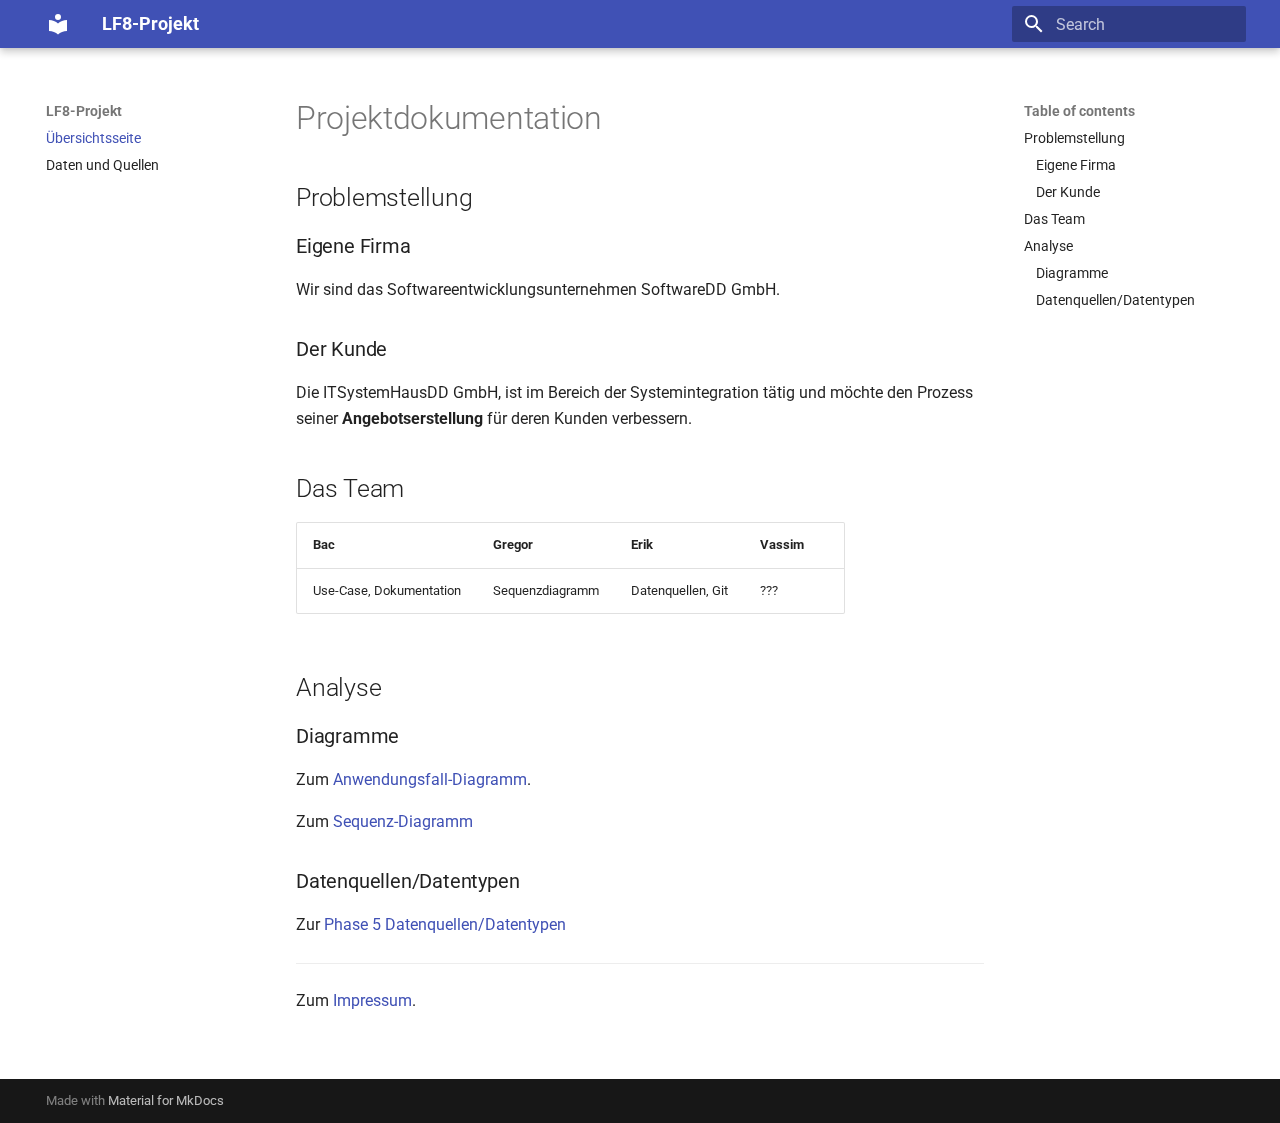
==== commit ade21513: "pray it works" ====
--- a/site/index.html
+++ b/site/index.html
@@ -10,8 +10,10 @@
       
       
       
+        <link rel="next" href="phase5/">
+      
       <link rel="icon" href="assets/images/favicon.png">
-      <meta name="generator" content="mkdocs-1.4.2, mkdocs-material-9.1.5">
+      <meta name="generator" content="mkdocs-1.4.2, mkdocs-material-9.1.6">
     
     
       
@@ -19,7 +21,7 @@
       
     
     
-      <link rel="stylesheet" href="assets/stylesheets/main.7a7fce14.min.css">
+      <link rel="stylesheet" href="assets/stylesheets/main.ded33207.min.css">
       
         
         <link rel="stylesheet" href="assets/stylesheets/palette.a0c5b2b5.min.css">
@@ -282,6 +284,21 @@
   
 </nav>
       
+    </li>
+  
+
+    
+      
+      
+      
+
+  
+  
+  
+    <li class="md-nav__item">
+      <a href="phase5/" class="md-nav__link">
+        Daten und Quellen
+      </a>
     </li>
   
 
@@ -419,7 +436,7 @@
 <p>Zum <a href="diagram/Use-case-diagram.drawio">Anwendungsfall-Diagramm</a>.  </p>
 <p>Zum <a href="diagram/Sequenzdiagramm.drawio">Sequenz-Diagramm</a></p>
 <h3 id="datenquellendatentypen">Datenquellen/Datentypen</h3>
-<p><a href="https://www.markdownguide.org/basic-syntax/">... im Internet</a></p>
+<p>Zur <a href="pdf/Aufgabe_5.pdf">Phase 5 Datenquellen/Datentypen</a></p>
 <hr />
 <p>Zum <a href="legal/imprint/">Impressum</a>.</p>
 <p>​</p>
@@ -463,7 +480,7 @@
     <script id="__config" type="application/json">{"base": ".", "features": [], "search": "assets/javascripts/workers/search.208ed371.min.js", "translations": {"clipboard.copied": "Copied to clipboard", "clipboard.copy": "Copy to clipboard", "search.result.more.one": "1 more on this page", "search.result.more.other": "# more on this page", "search.result.none": "No matching documents", "search.result.one": "1 matching document", "search.result.other": "# matching documents", "search.result.placeholder": "Type to start searching", "search.result.term.missing": "Missing", "select.version": "Select version"}}</script>
     
     
-      <script src="assets/javascripts/bundle.407015b8.min.js"></script>
+      <script src="assets/javascripts/bundle.51198bba.min.js"></script>
       
     
   </body>
--- a/site/assets/stylesheets/main.ded33207.min.css
+++ b/site/assets/stylesheets/main.ded33207.min.css
@@ -0,0 +1 @@
+@charset "UTF-8";html{-webkit-text-size-adjust:none;-moz-text-size-adjust:none;text-size-adjust:none;box-sizing:border-box}*,:after,:before{box-sizing:inherit}@media (prefers-reduced-motion){*,:after,:before{transition:none!important}}body{margin:0}a,button,input,label{-webkit-tap-highlight-color:transparent}a{color:inherit;text-decoration:none}hr{border:0;box-sizing:initial;display:block;height:.05rem;overflow:visible;padding:0}small{font-size:80%}sub,sup{line-height:1em}img{border-style:none}table{border-collapse:initial;border-spacing:0}td,th{font-weight:400;vertical-align:top}button{background:#0000;border:0;font-family:inherit;font-size:inherit;margin:0;padding:0}input{border:0;outline:none}:root{--md-primary-fg-color:#4051b5;--md-primary-fg-color--light:#5d6cc0;--md-primary-fg-color--dark:#303fa1;--md-primary-bg-color:#fff;--md-primary-bg-color--light:#ffffffb3;--md-accent-fg-color:#526cfe;--md-accent-fg-color--transparent:#526cfe1a;--md-accent-bg-color:#fff;--md-accent-bg-color--light:#ffffffb3}:root,[data-md-color-scheme=default]{--md-default-fg-color:#000000de;--md-default-fg-color--light:#0000008a;--md-default-fg-color--lighter:#00000052;--md-default-fg-color--lightest:#00000012;--md-default-bg-color:#fff;--md-default-bg-color--light:#ffffffb3;--md-default-bg-color--lighter:#ffffff4d;--md-default-bg-color--lightest:#ffffff1f;--md-code-fg-color:#36464e;--md-code-bg-color:#f5f5f5;--md-code-hl-color:#ffff0080;--md-code-hl-number-color:#d52a2a;--md-code-hl-special-color:#db1457;--md-code-hl-function-color:#a846b9;--md-code-hl-constant-color:#6e59d9;--md-code-hl-keyword-color:#3f6ec6;--md-code-hl-string-color:#1c7d4d;--md-code-hl-name-color:var(--md-code-fg-color);--md-code-hl-operator-color:var(--md-default-fg-color--light);--md-code-hl-punctuation-color:var(--md-default-fg-color--light);--md-code-hl-comment-color:var(--md-default-fg-color--light);--md-code-hl-generic-color:var(--md-default-fg-color--light);--md-code-hl-variable-color:var(--md-default-fg-color--light);--md-typeset-color:var(--md-default-fg-color);--md-typeset-a-color:var(--md-primary-fg-color);--md-typeset-mark-color:#ffff0080;--md-typeset-del-color:#f5503d26;--md-typeset-ins-color:#0bd57026;--md-typeset-kbd-color:#fafafa;--md-typeset-kbd-accent-color:#fff;--md-typeset-kbd-border-color:#b8b8b8;--md-typeset-table-color:#0000001f;--md-typeset-table-color--light:rgba(0,0,0,.035);--md-admonition-fg-color:var(--md-default-fg-color);--md-admonition-bg-color:var(--md-default-bg-color);--md-warning-fg-color:#000000de;--md-warning-bg-color:#ff9;--md-footer-fg-color:#fff;--md-footer-fg-color--light:#ffffffb3;--md-footer-fg-color--lighter:#ffffff73;--md-footer-bg-color:#000000de;--md-footer-bg-color--dark:#00000052;--md-shadow-z1:0 0.2rem 0.5rem #0000000d,0 0 0.05rem #0000001a;--md-shadow-z2:0 0.2rem 0.5rem #0000001a,0 0 0.05rem #00000040;--md-shadow-z3:0 0.2rem 0.5rem #0003,0 0 0.05rem #00000059}.md-icon svg{fill:currentcolor;display:block;height:1.2rem;width:1.2rem}body{-webkit-font-smoothing:antialiased;-moz-osx-font-smoothing:grayscale;--md-text-font-family:var(--md-text-font,_),-apple-system,BlinkMacSystemFont,Helvetica,Arial,sans-serif;--md-code-font-family:var(--md-code-font,_),SFMono-Regular,Consolas,Menlo,monospace}aside,body,input{font-feature-settings:"kern","liga";color:var(--md-typeset-color);font-family:var(--md-text-font-family)}code,kbd,pre{font-feature-settings:"kern";font-family:var(--md-code-font-family)}:root{--md-typeset-table-sort-icon:url('data:image/svg+xml;charset=utf-8,<svg xmlns="http://www.w3.org/2000/svg" viewBox="0 0 24 24"><path d="m18 21-4-4h3V7h-3l4-4 4 4h-3v10h3M2 19v-2h10v2M2 13v-2h7v2M2 7V5h4v2H2Z"/></svg>');--md-typeset-table-sort-icon--asc:url('data:image/svg+xml;charset=utf-8,<svg xmlns="http://www.w3.org/2000/svg" viewBox="0 0 24 24"><path d="M19 17h3l-4 4-4-4h3V3h2M2 17h10v2H2M6 5v2H2V5m0 6h7v2H2v-2Z"/></svg>');--md-typeset-table-sort-icon--desc:url('data:image/svg+xml;charset=utf-8,<svg xmlns="http://www.w3.org/2000/svg" viewBox="0 0 24 24"><path d="M19 7h3l-4-4-4 4h3v14h2M2 17h10v2H2M6 5v2H2V5m0 6h7v2H2v-2Z"/></svg>')}.md-typeset{-webkit-print-color-adjust:exact;color-adjust:exact;font-size:.8rem;line-height:1.6}@media print{.md-typeset{font-size:.68rem}}.md-typeset blockquote,.md-typeset dl,.md-typeset figure,.md-typeset ol,.md-typeset pre,.md-typeset ul{margin-bottom:1em;margin-top:1em}.md-typeset h1{color:var(--md-default-fg-color--light);font-size:2em;line-height:1.3;margin:0 0 1.25em}.md-typeset h1,.md-typeset h2{font-weight:300;letter-spacing:-.01em}.md-typeset h2{font-size:1.5625em;line-height:1.4;margin:1.6em 0 .64em}.md-typeset h3{font-size:1.25em;font-weight:400;letter-spacing:-.01em;line-height:1.5;margin:1.6em 0 .8em}.md-typeset h2+h3{margin-top:.8em}.md-typeset h4{font-weight:700;letter-spacing:-.01em;margin:1em 0}.md-typeset h5,.md-typeset h6{color:var(--md-default-fg-color--light);font-size:.8em;font-weight:700;letter-spacing:-.01em;margin:1.25em 0}.md-typeset h5{text-transform:uppercase}.md-typeset hr{border-bottom:.05rem solid var(--md-default-fg-color--lightest);display:flow-root;margin:1.5em 0}.md-typeset a{color:var(--md-typeset-a-color);word-break:break-word}.md-typeset a,.md-typeset a:before{transition:color 125ms}.md-typeset a:focus,.md-typeset a:hover{color:var(--md-accent-fg-color)}.md-typeset a:focus code,.md-typeset a:hover code{background-color:var(--md-accent-fg-color--transparent)}.md-typeset a code{color:currentcolor;transition:background-color 125ms}.md-typeset a.focus-visible{outline-color:var(--md-accent-fg-color);outline-offset:.2rem}.md-typeset code,.md-typeset kbd,.md-typeset pre{color:var(--md-code-fg-color);direction:ltr;font-variant-ligatures:none}@media print{.md-typeset code,.md-typeset kbd,.md-typeset pre{white-space:pre-wrap}}.md-typeset code{background-color:var(--md-code-bg-color);border-radius:.1rem;-webkit-box-decoration-break:clone;box-decoration-break:clone;font-size:.85em;padding:0 .2941176471em;word-break:break-word}.md-typeset code:not(.focus-visible){-webkit-tap-highlight-color:transparent;outline:none}.md-typeset pre{display:flow-root;line-height:1.4;position:relative}.md-typeset pre>code{-webkit-box-decoration-break:slice;box-decoration-break:slice;box-shadow:none;display:block;margin:0;outline-color:var(--md-accent-fg-color);overflow:auto;padding:.7720588235em 1.1764705882em;scrollbar-color:var(--md-default-fg-color--lighter) #0000;scrollbar-width:thin;touch-action:auto;word-break:normal}.md-typeset pre>code:hover{scrollbar-color:var(--md-accent-fg-color) #0000}.md-typeset pre>code::-webkit-scrollbar{height:.2rem;width:.2rem}.md-typeset pre>code::-webkit-scrollbar-thumb{background-color:var(--md-default-fg-color--lighter)}.md-typeset pre>code::-webkit-scrollbar-thumb:hover{background-color:var(--md-accent-fg-color)}.md-typeset kbd{background-color:var(--md-typeset-kbd-color);border-radius:.1rem;box-shadow:0 .1rem 0 .05rem var(--md-typeset-kbd-border-color),0 .1rem 0 var(--md-typeset-kbd-border-color),0 -.1rem .2rem var(--md-typeset-kbd-accent-color) inset;color:var(--md-default-fg-color);display:inline-block;font-size:.75em;padding:0 .6666666667em;vertical-align:text-top;word-break:break-word}.md-typeset mark{background-color:var(--md-typeset-mark-color);-webkit-box-decoration-break:clone;box-decoration-break:clone;color:inherit;word-break:break-word}.md-typeset abbr{border-bottom:.05rem dotted var(--md-default-fg-color--light);cursor:help;text-decoration:none}@media (hover:none){.md-typeset abbr[title]:focus:after,.md-typeset abbr[title]:hover:after{background-color:var(--md-default-fg-color);border-radius:.1rem;box-shadow:var(--md-shadow-z3);color:var(--md-default-bg-color);content:attr(title);font-size:.7rem;left:.8rem;margin-top:2em;padding:.2rem .3rem;position:absolute;right:.8rem}}.md-typeset small{opacity:.75}[dir=ltr] .md-typeset sub,[dir=ltr] .md-typeset sup{margin-left:.078125em}[dir=rtl] .md-typeset sub,[dir=rtl] .md-typeset sup{margin-right:.078125em}[dir=ltr] .md-typeset blockquote{padding-left:.6rem}[dir=rtl] .md-typeset blockquote{padding-right:.6rem}[dir=ltr] .md-typeset blockquote{border-left:.2rem solid var(--md-default-fg-color--lighter)}[dir=rtl] .md-typeset blockquote{border-right:.2rem solid var(--md-default-fg-color--lighter)}.md-typeset blockquote{color:var(--md-default-fg-color--light);margin-left:0;margin-right:0}.md-typeset ul{list-style-type:disc}[dir=ltr] .md-typeset ol,[dir=ltr] .md-typeset ul{margin-left:.625em}[dir=rtl] .md-typeset ol,[dir=rtl] .md-typeset ul{margin-right:.625em}.md-typeset ol,.md-typeset ul{padding:0}.md-typeset ol:not([hidden]),.md-typeset ul:not([hidden]){display:flow-root}.md-typeset ol ol,.md-typeset ul ol{list-style-type:lower-alpha}.md-typeset ol ol ol,.md-typeset ul ol ol{list-style-type:lower-roman}[dir=ltr] .md-typeset ol li,[dir=ltr] .md-typeset ul li{margin-left:1.25em}[dir=rtl] .md-typeset ol li,[dir=rtl] .md-typeset ul li{margin-right:1.25em}.md-typeset ol li,.md-typeset ul li{margin-bottom:.5em}.md-typeset ol li blockquote,.md-typeset ol li p,.md-typeset ul li blockquote,.md-typeset ul li p{margin:.5em 0}.md-typeset ol li:last-child,.md-typeset ul li:last-child{margin-bottom:0}[dir=ltr] .md-typeset ol li ol,[dir=ltr] .md-typeset ol li ul,[dir=ltr] .md-typeset ul li ol,[dir=ltr] .md-typeset ul li ul{margin-left:.625em}[dir=rtl] .md-typeset ol li ol,[dir=rtl] .md-typeset ol li ul,[dir=rtl] .md-typeset ul li ol,[dir=rtl] .md-typeset ul li ul{margin-right:.625em}.md-typeset ol li ol,.md-typeset ol li ul,.md-typeset ul li ol,.md-typeset ul li ul{margin-bottom:.5em;margin-top:.5em}[dir=ltr] .md-typeset dd{margin-left:1.875em}[dir=rtl] .md-typeset dd{margin-right:1.875em}.md-typeset dd{margin-bottom:1.5em;margin-top:1em}.md-typeset img,.md-typeset svg,.md-typeset video{height:auto;max-width:100%}.md-typeset img[align=left]{margin:1em 1em 1em 0}.md-typeset img[align=right]{margin:1em 0 1em 1em}.md-typeset img[align]:only-child{margin-top:0}.md-typeset img[src$="#gh-dark-mode-only"],.md-typeset img[src$="#only-dark"]{display:none}.md-typeset figure{display:flow-root;margin:1em auto;max-width:100%;text-align:center;width:-webkit-fit-content;width:-moz-fit-content;width:fit-content}.md-typeset figure img{display:block}.md-typeset figcaption{font-style:italic;margin:1em auto;max-width:24rem}.md-typeset iframe{max-width:100%}.md-typeset table:not([class]){background-color:var(--md-default-bg-color);border:.05rem solid var(--md-typeset-table-color);border-radius:.1rem;display:inline-block;font-size:.64rem;max-width:100%;overflow:auto;touch-action:auto}@media print{.md-typeset table:not([class]){display:table}}.md-typeset table:not([class])+*{margin-top:1.5em}.md-typeset table:not([class]) td>:first-child,.md-typeset table:not([class]) th>:first-child{margin-top:0}.md-typeset table:not([class]) td>:last-child,.md-typeset table:not([class]) th>:last-child{margin-bottom:0}.md-typeset table:not([class]) td:not([align]),.md-typeset table:not([class]) th:not([align]){text-align:left}[dir=rtl] .md-typeset table:not([class]) td:not([align]),[dir=rtl] .md-typeset table:not([class]) th:not([align]){text-align:right}.md-typeset table:not([class]) th{font-weight:700;min-width:5rem;padding:.9375em 1.25em;vertical-align:top}.md-typeset table:not([class]) td{border-top:.05rem solid var(--md-typeset-table-color);padding:.9375em 1.25em;vertical-align:top}.md-typeset table:not([class]) tbody tr{transition:background-color 125ms}.md-typeset table:not([class]) tbody tr:hover{background-color:var(--md-typeset-table-color--light);box-shadow:0 .05rem 0 var(--md-default-bg-color) inset}.md-typeset table:not([class]) a{word-break:normal}.md-typeset table th[role=columnheader]{cursor:pointer}[dir=ltr] .md-typeset table th[role=columnheader]:after{margin-left:.5em}[dir=rtl] .md-typeset table th[role=columnheader]:after{margin-right:.5em}.md-typeset table th[role=columnheader]:after{content:"";display:inline-block;height:1.2em;-webkit-mask-image:var(--md-typeset-table-sort-icon);mask-image:var(--md-typeset-table-sort-icon);-webkit-mask-repeat:no-repeat;mask-repeat:no-repeat;-webkit-mask-size:contain;mask-size:contain;transition:background-color 125ms;vertical-align:text-bottom;width:1.2em}.md-typeset table th[role=columnheader]:hover:after{background-color:var(--md-default-fg-color--lighter)}.md-typeset table th[role=columnheader][aria-sort=ascending]:after{background-color:var(--md-default-fg-color--light);-webkit-mask-image:var(--md-typeset-table-sort-icon--asc);mask-image:var(--md-typeset-table-sort-icon--asc)}.md-typeset table th[role=columnheader][aria-sort=descending]:after{background-color:var(--md-default-fg-color--light);-webkit-mask-image:var(--md-typeset-table-sort-icon--desc);mask-image:var(--md-typeset-table-sort-icon--desc)}.md-typeset__scrollwrap{margin:1em -.8rem;overflow-x:auto;touch-action:auto}.md-typeset__table{display:inline-block;margin-bottom:.5em;padding:0 .8rem}@media print{.md-typeset__table{display:block}}html .md-typeset__table table{display:table;margin:0;overflow:hidden;width:100%}@media screen and (max-width:44.9375em){.md-content__inner>pre{margin:1em -.8rem}.md-content__inner>pre code{border-radius:0}}.md-banner{background-color:var(--md-footer-bg-color);color:var(--md-footer-fg-color);overflow:auto}@media print{.md-banner{display:none}}.md-banner--warning{background-color:var(--md-warning-bg-color);color:var(--md-warning-fg-color)}.md-banner__inner{font-size:.7rem;margin:.6rem auto;padding:0 .8rem}[dir=ltr] .md-banner__button{float:right}[dir=rtl] .md-banner__button{float:left}.md-banner__button{color:inherit;cursor:pointer;transition:opacity .25s}.md-banner__button:hover{opacity:.7}html{font-size:125%;height:100%;overflow-x:hidden}@media screen and (min-width:100em){html{font-size:137.5%}}@media screen and (min-width:125em){html{font-size:150%}}body{background-color:var(--md-default-bg-color);display:flex;flex-direction:column;font-size:.5rem;min-height:100%;position:relative;width:100%}@media print{body{display:block}}@media screen and (max-width:59.9375em){body[data-md-scrolllock]{position:fixed}}.md-grid{margin-left:auto;margin-right:auto;max-width:61rem}.md-container{display:flex;flex-direction:column;flex-grow:1}@media print{.md-container{display:block}}.md-main{flex-grow:1}.md-main__inner{display:flex;height:100%;margin-top:1.5rem}.md-ellipsis{overflow:hidden;text-overflow:ellipsis}.md-toggle{display:none}.md-option{height:0;opacity:0;position:absolute;width:0}.md-option:checked+label:not([hidden]){display:block}.md-option.focus-visible+label{outline-color:var(--md-accent-fg-color);outline-style:auto}.md-skip{background-color:var(--md-default-fg-color);border-radius:.1rem;color:var(--md-default-bg-color);font-size:.64rem;margin:.5rem;opacity:0;outline-color:var(--md-accent-fg-color);padding:.3rem .5rem;position:fixed;transform:translateY(.4rem);z-index:-1}.md-skip:focus{opacity:1;transform:translateY(0);transition:transform .25s cubic-bezier(.4,0,.2,1),opacity 175ms 75ms;z-index:10}@page{margin:25mm}:root{--md-clipboard-icon:url('data:image/svg+xml;charset=utf-8,<svg xmlns="http://www.w3.org/2000/svg" viewBox="0 0 24 24"><path d="M19 21H8V7h11m0-2H8a2 2 0 0 0-2 2v14a2 2 0 0 0 2 2h11a2 2 0 0 0 2-2V7a2 2 0 0 0-2-2m-3-4H4a2 2 0 0 0-2 2v14h2V3h12V1Z"/></svg>')}.md-clipboard{border-radius:.1rem;color:var(--md-default-fg-color--lightest);cursor:pointer;height:1.5em;outline-color:var(--md-accent-fg-color);outline-offset:.1rem;position:absolute;right:.5em;top:.5em;transition:color .25s;width:1.5em;z-index:1}@media print{.md-clipboard{display:none}}.md-clipboard:not(.focus-visible){-webkit-tap-highlight-color:transparent;outline:none}:hover>.md-clipboard{color:var(--md-default-fg-color--light)}.md-clipboard:focus,.md-clipboard:hover{color:var(--md-accent-fg-color)}.md-clipboard:after{background-color:currentcolor;content:"";display:block;height:1.125em;margin:0 auto;-webkit-mask-image:var(--md-clipboard-icon);mask-image:var(--md-clipboard-icon);-webkit-mask-position:center;mask-position:center;-webkit-mask-repeat:no-repeat;mask-repeat:no-repeat;-webkit-mask-size:contain;mask-size:contain;width:1.125em}.md-clipboard--inline{cursor:pointer}.md-clipboard--inline code{transition:color .25s,background-color .25s}.md-clipboard--inline:focus code,.md-clipboard--inline:hover code{background-color:var(--md-accent-fg-color--transparent);color:var(--md-accent-fg-color)}@keyframes consent{0%{opacity:0;transform:translateY(100%)}to{opacity:1;transform:translateY(0)}}@keyframes overlay{0%{opacity:0}to{opacity:1}}.md-consent__overlay{animation:overlay .25s both;-webkit-backdrop-filter:blur(.1rem);backdrop-filter:blur(.1rem);background-color:#0000008a;height:100%;opacity:1;position:fixed;top:0;width:100%;z-index:5}.md-consent__inner{animation:consent .5s cubic-bezier(.1,.7,.1,1) both;background-color:var(--md-default-bg-color);border:0;border-radius:.1rem;bottom:0;box-shadow:0 0 .2rem #0000001a,0 .2rem .4rem #0003;max-height:100%;overflow:auto;padding:0;position:fixed;width:100%;z-index:5}.md-consent__form{padding:.8rem}.md-consent__settings{display:none;margin:1em 0}input:checked+.md-consent__settings{display:block}.md-consent__controls{margin-bottom:.8rem}.md-typeset .md-consent__controls .md-button{display:inline}@media screen and (max-width:44.9375em){.md-typeset .md-consent__controls .md-button{display:block;margin-top:.4rem;text-align:center;width:100%}}.md-consent label{cursor:pointer}.md-content{flex-grow:1;min-width:0}.md-content__inner{margin:0 .8rem 1.2rem;padding-top:.6rem}@media screen and (min-width:76.25em){[dir=ltr] .md-sidebar--primary:not([hidden])~.md-content>.md-content__inner{margin-left:1.2rem}[dir=ltr] .md-sidebar--secondary:not([hidden])~.md-content>.md-content__inner,[dir=rtl] .md-sidebar--primary:not([hidden])~.md-content>.md-content__inner{margin-right:1.2rem}[dir=rtl] .md-sidebar--secondary:not([hidden])~.md-content>.md-content__inner{margin-left:1.2rem}}.md-content__inner:before{content:"";display:block;height:.4rem}.md-content__inner>:last-child{margin-bottom:0}[dir=ltr] .md-content__button{float:right}[dir=rtl] .md-content__button{float:left}[dir=ltr] .md-content__button{margin-left:.4rem}[dir=rtl] .md-content__button{margin-right:.4rem}.md-content__button{margin:.4rem 0;padding:0}@media print{.md-content__button{display:none}}.md-typeset .md-content__button{color:var(--md-default-fg-color--lighter)}.md-content__button svg{display:inline;vertical-align:top}[dir=rtl] .md-content__button svg{transform:scaleX(-1)}[dir=ltr] .md-dialog{right:.8rem}[dir=rtl] .md-dialog{left:.8rem}.md-dialog{background-color:var(--md-default-fg-color);border-radius:.1rem;bottom:.8rem;box-shadow:var(--md-shadow-z3);min-width:11.1rem;opacity:0;padding:.4rem .6rem;pointer-events:none;position:fixed;transform:translateY(100%);transition:transform 0ms .4s,opacity .4s;z-index:4}@media print{.md-dialog{display:none}}.md-dialog--active{opacity:1;pointer-events:auto;transform:translateY(0);transition:transform .4s cubic-bezier(.075,.85,.175,1),opacity .4s}.md-dialog__inner{color:var(--md-default-bg-color);font-size:.7rem}.md-feedback{margin:2em 0 1em;text-align:center}.md-feedback fieldset{border:none;margin:0;padding:0}.md-feedback__title{font-weight:700;margin:1em auto}.md-feedback__inner{position:relative}.md-feedback__list{align-content:baseline;display:flex;flex-wrap:wrap;justify-content:center;position:relative}.md-feedback__list:hover .md-icon:not(:disabled){color:var(--md-default-fg-color--lighter)}:disabled .md-feedback__list{min-height:1.8rem}.md-feedback__icon{color:var(--md-default-fg-color--light);cursor:pointer;flex-shrink:0;margin:0 .1rem;transition:color 125ms}.md-feedback__icon:not(:disabled).md-icon:hover{color:var(--md-accent-fg-color)}.md-feedback__icon:disabled{color:var(--md-default-fg-color--lightest);pointer-events:none}.md-feedback__note{opacity:0;position:relative;transform:translateY(.4rem);transition:transform .4s cubic-bezier(.1,.7,.1,1),opacity .15s}.md-feedback__note>*{margin:0 auto;max-width:16rem}:disabled .md-feedback__note{opacity:1;transform:translateY(0)}.md-footer{background-color:var(--md-footer-bg-color);color:var(--md-footer-fg-color)}@media print{.md-footer{display:none}}.md-footer__inner{justify-content:space-between;overflow:auto;padding:.2rem}.md-footer__inner:not([hidden]){display:flex}.md-footer__link{align-items:end;display:flex;flex-grow:0.01;margin-bottom:.4rem;margin-top:1rem;max-width:100%;outline-color:var(--md-accent-fg-color);overflow:hidden;transition:opacity .25s}.md-footer__link:focus,.md-footer__link:hover{opacity:.7}[dir=rtl] .md-footer__link svg{transform:scaleX(-1)}@media screen and (max-width:44.9375em){.md-footer__link--prev{flex-shrink:0}.md-footer__link--prev .md-footer__title{display:none}}[dir=ltr] .md-footer__link--next{margin-left:auto}[dir=rtl] .md-footer__link--next{margin-right:auto}.md-footer__link--next{text-align:right}[dir=rtl] .md-footer__link--next{text-align:left}.md-footer__title{flex-grow:1;font-size:.9rem;margin-bottom:.7rem;max-width:calc(100% - 2.4rem);padding:0 1rem;white-space:nowrap}.md-footer__button{margin:.2rem;padding:.4rem}.md-footer__direction{font-size:.64rem;opacity:.7}.md-footer-meta{background-color:var(--md-footer-bg-color--dark)}.md-footer-meta__inner{display:flex;flex-wrap:wrap;justify-content:space-between;padding:.2rem}html .md-footer-meta.md-typeset a{color:var(--md-footer-fg-color--light)}html .md-footer-meta.md-typeset a:focus,html .md-footer-meta.md-typeset a:hover{color:var(--md-footer-fg-color)}.md-copyright{color:var(--md-footer-fg-color--lighter);font-size:.64rem;margin:auto .6rem;padding:.4rem 0;width:100%}@media screen and (min-width:45em){.md-copyright{width:auto}}.md-copyright__highlight{color:var(--md-footer-fg-color--light)}.md-social{margin:0 .4rem;padding:.2rem 0 .6rem}@media screen and (min-width:45em){.md-social{padding:.6rem 0}}.md-social__link{display:inline-block;height:1.6rem;text-align:center;width:1.6rem}.md-social__link:before{line-height:1.9}.md-social__link svg{fill:currentcolor;max-height:.8rem;vertical-align:-25%}.md-typeset .md-button{border:.1rem solid;border-radius:.1rem;color:var(--md-primary-fg-color);cursor:pointer;display:inline-block;font-weight:700;padding:.625em 2em;transition:color 125ms,background-color 125ms,border-color 125ms}.md-typeset .md-button--primary{background-color:var(--md-primary-fg-color);border-color:var(--md-primary-fg-color);color:var(--md-primary-bg-color)}.md-typeset .md-button:focus,.md-typeset .md-button:hover{background-color:var(--md-accent-fg-color);border-color:var(--md-accent-fg-color);color:var(--md-accent-bg-color)}[dir=ltr] .md-typeset .md-input{border-top-left-radius:.1rem}[dir=ltr] .md-typeset .md-input,[dir=rtl] .md-typeset .md-input{border-top-right-radius:.1rem}[dir=rtl] .md-typeset .md-input{border-top-left-radius:.1rem}.md-typeset .md-input{border-bottom:.1rem solid var(--md-default-fg-color--lighter);box-shadow:var(--md-shadow-z1);font-size:.8rem;height:1.8rem;padding:0 .6rem;transition:border .25s,box-shadow .25s}.md-typeset .md-input:focus,.md-typeset .md-input:hover{border-bottom-color:var(--md-accent-fg-color);box-shadow:var(--md-shadow-z2)}.md-typeset .md-input--stretch{width:100%}.md-header{background-color:var(--md-primary-fg-color);box-shadow:0 0 .2rem #0000,0 .2rem .4rem #0000;color:var(--md-primary-bg-color);display:block;left:0;position:sticky;right:0;top:0;z-index:4}@media print{.md-header{display:none}}.md-header[hidden]{transform:translateY(-100%);transition:transform .25s cubic-bezier(.8,0,.6,1),box-shadow .25s}.md-header--shadow{box-shadow:0 0 .2rem #0000001a,0 .2rem .4rem #0003;transition:transform .25s cubic-bezier(.1,.7,.1,1),box-shadow .25s}.md-header__inner{align-items:center;display:flex;padding:0 .2rem}.md-header__button{color:currentcolor;cursor:pointer;margin:.2rem;outline-color:var(--md-accent-fg-color);padding:.4rem;position:relative;transition:opacity .25s;vertical-align:middle;z-index:1}.md-header__button:hover{opacity:.7}.md-header__button:not([hidden]){display:inline-block}.md-header__button:not(.focus-visible){-webkit-tap-highlight-color:transparent;outline:none}.md-header__button.md-logo{margin:.2rem;padding:.4rem}@media screen and (max-width:76.1875em){.md-header__button.md-logo{display:none}}.md-header__button.md-logo img,.md-header__button.md-logo svg{fill:currentcolor;display:block;height:1.2rem;width:auto}@media screen and (min-width:60em){.md-header__button[for=__search]{display:none}}.no-js .md-header__button[for=__search]{display:none}[dir=rtl] .md-header__button[for=__search] svg{transform:scaleX(-1)}@media screen and (min-width:76.25em){.md-header__button[for=__drawer]{display:none}}.md-header__topic{display:flex;max-width:100%;position:absolute;transition:transform .4s cubic-bezier(.1,.7,.1,1),opacity .15s;white-space:nowrap}.md-header__topic+.md-header__topic{opacity:0;pointer-events:none;transform:translateX(1.25rem);transition:transform .4s cubic-bezier(1,.7,.1,.1),opacity .15s;z-index:-1}[dir=rtl] .md-header__topic+.md-header__topic{transform:translateX(-1.25rem)}.md-header__topic:first-child{font-weight:700}[dir=ltr] .md-header__title{margin-left:1rem}[dir=rtl] .md-header__title{margin-right:1rem}[dir=ltr] .md-header__title{margin-right:.4rem}[dir=rtl] .md-header__title{margin-left:.4rem}.md-header__title{flex-grow:1;font-size:.9rem;height:2.4rem;line-height:2.4rem}.md-header__title--active .md-header__topic{opacity:0;pointer-events:none;transform:translateX(-1.25rem);transition:transform .4s cubic-bezier(1,.7,.1,.1),opacity .15s;z-index:-1}[dir=rtl] .md-header__title--active .md-header__topic{transform:translateX(1.25rem)}.md-header__title--active .md-header__topic+.md-header__topic{opacity:1;pointer-events:auto;transform:translateX(0);transition:transform .4s cubic-bezier(.1,.7,.1,1),opacity .15s;z-index:0}.md-header__title>.md-header__ellipsis{height:100%;position:relative;width:100%}.md-header__option{display:flex;flex-shrink:0;max-width:100%;transition:max-width 0ms .25s,opacity .25s .25s;white-space:nowrap}[data-md-toggle=search]:checked~.md-header .md-header__option{max-width:0;opacity:0;transition:max-width 0ms,opacity 0ms}.md-header__source{display:none}@media screen and (min-width:60em){[dir=ltr] .md-header__source{margin-left:1rem}[dir=rtl] .md-header__source{margin-right:1rem}.md-header__source{display:block;max-width:11.7rem;width:11.7rem}}@media screen and (min-width:76.25em){[dir=ltr] .md-header__source{margin-left:1.4rem}[dir=rtl] .md-header__source{margin-right:1.4rem}}:root{--md-nav-icon--prev:url('data:image/svg+xml;charset=utf-8,<svg xmlns="http://www.w3.org/2000/svg" viewBox="0 0 24 24"><path d="M20 11v2H8l5.5 5.5-1.42 1.42L4.16 12l7.92-7.92L13.5 5.5 8 11h12Z"/></svg>');--md-nav-icon--next:url('data:image/svg+xml;charset=utf-8,<svg xmlns="http://www.w3.org/2000/svg" viewBox="0 0 24 24"><path d="M8.59 16.58 13.17 12 8.59 7.41 10 6l6 6-6 6-1.41-1.42Z"/></svg>');--md-toc-icon:url('data:image/svg+xml;charset=utf-8,<svg xmlns="http://www.w3.org/2000/svg" viewBox="0 0 24 24"><path d="M3 9h14V7H3v2m0 4h14v-2H3v2m0 4h14v-2H3v2m16 0h2v-2h-2v2m0-10v2h2V7h-2m0 6h2v-2h-2v2Z"/></svg>')}.md-nav{font-size:.7rem;line-height:1.3}.md-nav__title{color:var(--md-default-fg-color--light);display:block;font-weight:700;overflow:hidden;padding:0 .6rem;text-overflow:ellipsis}.md-nav__title .md-nav__button{display:none}.md-nav__title .md-nav__button img{height:100%;width:auto}.md-nav__title .md-nav__button.md-logo img,.md-nav__title .md-nav__button.md-logo svg{fill:currentcolor;display:block;height:2.4rem;max-width:100%;object-fit:contain;width:auto}.md-nav__list{list-style:none;margin:0;padding:0}.md-nav__item{padding:0 .6rem}[dir=ltr] .md-nav__item .md-nav__item{padding-right:0}[dir=rtl] .md-nav__item .md-nav__item{padding-left:0}.md-nav__link{align-items:center;cursor:pointer;display:flex;justify-content:space-between;margin-top:.625em;overflow:hidden;scroll-snap-align:start;text-overflow:ellipsis;transition:color 125ms}.md-nav__link--passed{color:var(--md-default-fg-color--light)}.md-nav__item .md-nav__link--active{color:var(--md-typeset-a-color)}.md-nav__item .md-nav__link--index [href]{width:100%}.md-nav__link:focus,.md-nav__link:hover{color:var(--md-accent-fg-color)}.md-nav__link.focus-visible{outline-color:var(--md-accent-fg-color);outline-offset:.2rem}.md-nav--primary .md-nav__link[for=__toc]{display:none}.md-nav--primary .md-nav__link[for=__toc] .md-icon:after{background-color:currentcolor;display:block;height:100%;-webkit-mask-image:var(--md-toc-icon);mask-image:var(--md-toc-icon);width:100%}.md-nav--primary .md-nav__link[for=__toc]~.md-nav{display:none}.md-nav__link>*{cursor:pointer;display:flex}.md-nav__icon{flex-shrink:0}.md-nav__source{display:none}@media screen and (max-width:76.1875em){.md-nav--primary,.md-nav--primary .md-nav{background-color:var(--md-default-bg-color);display:flex;flex-direction:column;height:100%;left:0;position:absolute;right:0;top:0;z-index:1}.md-nav--primary .md-nav__item,.md-nav--primary .md-nav__title{font-size:.8rem;line-height:1.5}.md-nav--primary .md-nav__title{background-color:var(--md-default-fg-color--lightest);color:var(--md-default-fg-color--light);cursor:pointer;height:5.6rem;line-height:2.4rem;padding:3rem .8rem .2rem;position:relative;white-space:nowrap}[dir=ltr] .md-nav--primary .md-nav__title .md-nav__icon{left:.4rem}[dir=rtl] .md-nav--primary .md-nav__title .md-nav__icon{right:.4rem}.md-nav--primary .md-nav__title .md-nav__icon{display:block;height:1.2rem;margin:.2rem;position:absolute;top:.4rem;width:1.2rem}.md-nav--primary .md-nav__title .md-nav__icon:after{background-color:currentcolor;content:"";display:block;height:100%;-webkit-mask-image:var(--md-nav-icon--prev);mask-image:var(--md-nav-icon--prev);-webkit-mask-position:center;mask-position:center;-webkit-mask-repeat:no-repeat;mask-repeat:no-repeat;-webkit-mask-size:contain;mask-size:contain;width:100%}.md-nav--primary .md-nav__title~.md-nav__list{background-color:var(--md-default-bg-color);box-shadow:0 .05rem 0 var(--md-default-fg-color--lightest) inset;overflow-y:auto;scroll-snap-type:y mandatory;touch-action:pan-y}.md-nav--primary .md-nav__title~.md-nav__list>:first-child{border-top:0}.md-nav--primary .md-nav__title[for=__drawer]{background-color:var(--md-primary-fg-color);color:var(--md-primary-bg-color);font-weight:700}.md-nav--primary .md-nav__title .md-logo{display:block;left:.2rem;margin:.2rem;padding:.4rem;position:absolute;right:.2rem;top:.2rem}.md-nav--primary .md-nav__list{flex:1}.md-nav--primary .md-nav__item{border-top:.05rem solid var(--md-default-fg-color--lightest);padding:0}.md-nav--primary .md-nav__item--active>.md-nav__link{color:var(--md-typeset-a-color)}.md-nav--primary .md-nav__item--active>.md-nav__link:focus,.md-nav--primary .md-nav__item--active>.md-nav__link:hover{color:var(--md-accent-fg-color)}.md-nav--primary .md-nav__link{margin-top:0;padding:.6rem .8rem}[dir=ltr] .md-nav--primary .md-nav__link .md-nav__icon{margin-right:-.2rem}[dir=rtl] .md-nav--primary .md-nav__link .md-nav__icon{margin-left:-.2rem}.md-nav--primary .md-nav__link .md-nav__icon{font-size:1.2rem;height:1.2rem;width:1.2rem}.md-nav--primary .md-nav__link .md-nav__icon:after{background-color:currentcolor;content:"";display:block;height:100%;-webkit-mask-image:var(--md-nav-icon--next);mask-image:var(--md-nav-icon--next);-webkit-mask-position:center;mask-position:center;-webkit-mask-repeat:no-repeat;mask-repeat:no-repeat;-webkit-mask-size:contain;mask-size:contain;width:100%}[dir=rtl] .md-nav--primary .md-nav__icon:after{transform:scale(-1)}.md-nav--primary .md-nav--secondary .md-nav{background-color:initial;position:static}[dir=ltr] .md-nav--primary .md-nav--secondary .md-nav .md-nav__link{padding-left:1.4rem}[dir=rtl] .md-nav--primary .md-nav--secondary .md-nav .md-nav__link{padding-right:1.4rem}[dir=ltr] .md-nav--primary .md-nav--secondary .md-nav .md-nav .md-nav__link{padding-left:2rem}[dir=rtl] .md-nav--primary .md-nav--secondary .md-nav .md-nav .md-nav__link{padding-right:2rem}[dir=ltr] .md-nav--primary .md-nav--secondary .md-nav .md-nav .md-nav .md-nav__link{padding-left:2.6rem}[dir=rtl] .md-nav--primary .md-nav--secondary .md-nav .md-nav .md-nav .md-nav__link{padding-right:2.6rem}[dir=ltr] .md-nav--primary .md-nav--secondary .md-nav .md-nav .md-nav .md-nav .md-nav__link{padding-left:3.2rem}[dir=rtl] .md-nav--primary .md-nav--secondary .md-nav .md-nav .md-nav .md-nav .md-nav__link{padding-right:3.2rem}.md-nav--secondary{background-color:initial}.md-nav__toggle~.md-nav{display:flex;opacity:0;transform:translateX(100%);transition:transform .25s cubic-bezier(.8,0,.6,1),opacity 125ms 50ms}[dir=rtl] .md-nav__toggle~.md-nav{transform:translateX(-100%)}.md-nav__toggle:checked~.md-nav{opacity:1;transform:translateX(0);transition:transform .25s cubic-bezier(.4,0,.2,1),opacity 125ms 125ms}.md-nav__toggle:checked~.md-nav>.md-nav__list{-webkit-backface-visibility:hidden;backface-visibility:hidden}}@media screen and (max-width:59.9375em){.md-nav--primary .md-nav__link[for=__toc]{display:flex}.md-nav--primary .md-nav__link[for=__toc] .md-icon:after{content:""}.md-nav--primary .md-nav__link[for=__toc]+.md-nav__link{display:none}.md-nav--primary .md-nav__link[for=__toc]~.md-nav{display:flex}.md-nav__source{background-color:var(--md-primary-fg-color--dark);color:var(--md-primary-bg-color);display:block;padding:0 .2rem}}@media screen and (min-width:60em) and (max-width:76.1875em){.md-nav--integrated .md-nav__link[for=__toc]{display:flex}.md-nav--integrated .md-nav__link[for=__toc] .md-icon:after{content:""}.md-nav--integrated .md-nav__link[for=__toc]+.md-nav__link{display:none}.md-nav--integrated .md-nav__link[for=__toc]~.md-nav{display:flex}}@media screen and (min-width:60em){.md-nav--secondary .md-nav__title{background:var(--md-default-bg-color);box-shadow:0 0 .4rem .4rem var(--md-default-bg-color);position:sticky;top:0;z-index:1}.md-nav--secondary .md-nav__title[for=__toc]{scroll-snap-align:start}.md-nav--secondary .md-nav__title .md-nav__icon{display:none}}@media screen and (min-width:76.25em){.md-nav{transition:max-height .25s cubic-bezier(.86,0,.07,1)}.md-nav--primary .md-nav__title{background:var(--md-default-bg-color);box-shadow:0 0 .4rem .4rem var(--md-default-bg-color);position:sticky;top:0;z-index:1}.md-nav--primary .md-nav__title[for=__drawer]{scroll-snap-align:start}.md-nav--primary .md-nav__title .md-nav__icon,.md-nav__toggle~.md-nav{display:none}.md-nav__toggle:checked~.md-nav,.md-nav__toggle:indeterminate~.md-nav{display:block}.md-nav__item--nested>.md-nav>.md-nav__title{display:none}.md-nav__item--section{display:block;margin:1.25em 0}.md-nav__item--section:last-child{margin-bottom:0}.md-nav__item--section>.md-nav__link{font-weight:700;pointer-events:none}.md-nav__item--section>.md-nav__link[for]{color:var(--md-default-fg-color--light)}.md-nav__item--section>.md-nav__link--index [href]{pointer-events:auto}.md-nav__item--section>.md-nav__link .md-nav__icon{display:none}.md-nav__item--section>.md-nav{display:block}.md-nav__item--section>.md-nav>.md-nav__list>.md-nav__item{padding:0}.md-nav__icon{border-radius:100%;height:.9rem;transition:background-color .25s;width:.9rem}.md-nav__icon:hover{background-color:var(--md-accent-fg-color--transparent)}.md-nav__icon:after{background-color:currentcolor;border-radius:100%;content:"";display:inline-block;height:100%;-webkit-mask-image:var(--md-nav-icon--next);mask-image:var(--md-nav-icon--next);-webkit-mask-position:center;mask-position:center;-webkit-mask-repeat:no-repeat;mask-repeat:no-repeat;-webkit-mask-size:contain;mask-size:contain;transition:transform .25s;vertical-align:-.1rem;width:100%}[dir=rtl] .md-nav__icon:after{transform:rotate(180deg)}.md-nav__item--nested .md-nav__toggle:checked~.md-nav__link .md-nav__icon:after,.md-nav__item--nested .md-nav__toggle:indeterminate~.md-nav__link .md-nav__icon:after{transform:rotate(90deg)}.md-nav--lifted>.md-nav__list>.md-nav__item,.md-nav--lifted>.md-nav__list>.md-nav__item--nested,.md-nav--lifted>.md-nav__title{display:none}.md-nav--lifted>.md-nav__list>.md-nav__item--active{display:block;padding:0}.md-nav--lifted>.md-nav__list>.md-nav__item--active>.md-nav__link{background:var(--md-default-bg-color);box-shadow:0 0 .4rem .4rem var(--md-default-bg-color);font-weight:700;margin-top:0;padding:0 .6rem;position:sticky;top:0;z-index:1}.md-nav--lifted>.md-nav__list>.md-nav__item--active>.md-nav__link:not(.md-nav__link--index){pointer-events:none}.md-nav--lifted>.md-nav__list>.md-nav__item--active>.md-nav__link .md-nav__icon{display:none}.md-nav--lifted>.md-nav__list>.md-nav__item>[for]{color:var(--md-default-fg-color--light)}.md-nav--lifted .md-nav[data-md-level="1"]{display:block}[dir=ltr] .md-nav--lifted .md-nav[data-md-level="1"]>.md-nav__list>.md-nav__item{padding-right:.6rem}[dir=rtl] .md-nav--lifted .md-nav[data-md-level="1"]>.md-nav__list>.md-nav__item{padding-left:.6rem}.md-nav--integrated>.md-nav__list>.md-nav__item--active:not(.md-nav__item--nested){padding:0 .6rem}.md-nav--integrated>.md-nav__list>.md-nav__item--active:not(.md-nav__item--nested)>.md-nav__link{padding:0}[dir=ltr] .md-nav--integrated>.md-nav__list>.md-nav__item--active .md-nav--secondary{border-left:.05rem solid var(--md-primary-fg-color)}[dir=rtl] .md-nav--integrated>.md-nav__list>.md-nav__item--active .md-nav--secondary{border-right:.05rem solid var(--md-primary-fg-color)}.md-nav--integrated>.md-nav__list>.md-nav__item--active .md-nav--secondary{display:block;margin-bottom:1.25em}.md-nav--integrated>.md-nav__list>.md-nav__item--active .md-nav--secondary>.md-nav__title{display:none}}:root{--md-search-result-icon:url('data:image/svg+xml;charset=utf-8,<svg xmlns="http://www.w3.org/2000/svg" viewBox="0 0 24 24"><path d="M14 2H6a2 2 0 0 0-2 2v16a2 2 0 0 0 2 2h7c-.41-.25-.8-.56-1.14-.9-.33-.33-.61-.7-.86-1.1H6V4h7v5h5v1.18c.71.16 1.39.43 2 .82V8l-6-6m6.31 16.9c1.33-2.11.69-4.9-1.4-6.22-2.11-1.33-4.91-.68-6.22 1.4-1.34 2.11-.69 4.89 1.4 6.22 1.46.93 3.32.93 4.79.02L22 23.39 23.39 22l-3.08-3.1m-3.81.1a2.5 2.5 0 0 1-2.5-2.5 2.5 2.5 0 0 1 2.5-2.5 2.5 2.5 0 0 1 2.5 2.5 2.5 2.5 0 0 1-2.5 2.5Z"/></svg>')}.md-search{position:relative}@media screen and (min-width:60em){.md-search{padding:.2rem 0}}.no-js .md-search{display:none}.md-search__overlay{opacity:0;z-index:1}@media screen and (max-width:59.9375em){[dir=ltr] .md-search__overlay{left:-2.2rem}[dir=rtl] .md-search__overlay{right:-2.2rem}.md-search__overlay{background-color:var(--md-default-bg-color);border-radius:1rem;height:2rem;overflow:hidden;pointer-events:none;position:absolute;top:-1rem;transform-origin:center;transition:transform .3s .1s,opacity .2s .2s;width:2rem}[data-md-toggle=search]:checked~.md-header .md-search__overlay{opacity:1;transition:transform .4s,opacity .1s}}@media screen and (min-width:60em){[dir=ltr] .md-search__overlay{left:0}[dir=rtl] .md-search__overlay{right:0}.md-search__overlay{background-color:#0000008a;cursor:pointer;height:0;position:fixed;top:0;transition:width 0ms .25s,height 0ms .25s,opacity .25s;width:0}[data-md-toggle=search]:checked~.md-header .md-search__overlay{height:200vh;opacity:1;transition:width 0ms,height 0ms,opacity .25s;width:100%}}@media screen and (max-width:29.9375em){[data-md-toggle=search]:checked~.md-header .md-search__overlay{transform:scale(45)}}@media screen and (min-width:30em) and (max-width:44.9375em){[data-md-toggle=search]:checked~.md-header .md-search__overlay{transform:scale(60)}}@media screen and (min-width:45em) and (max-width:59.9375em){[data-md-toggle=search]:checked~.md-header .md-search__overlay{transform:scale(75)}}.md-search__inner{-webkit-backface-visibility:hidden;backface-visibility:hidden}@media screen and (max-width:59.9375em){[dir=ltr] .md-search__inner{left:0}[dir=rtl] .md-search__inner{right:0}.md-search__inner{height:0;opacity:0;overflow:hidden;position:fixed;top:0;transform:translateX(5%);transition:width 0ms .3s,height 0ms .3s,transform .15s cubic-bezier(.4,0,.2,1) .15s,opacity .15s .15s;width:0;z-index:2}[dir=rtl] .md-search__inner{transform:translateX(-5%)}[data-md-toggle=search]:checked~.md-header .md-search__inner{height:100%;opacity:1;transform:translateX(0);transition:width 0ms 0ms,height 0ms 0ms,transform .15s cubic-bezier(.1,.7,.1,1) .15s,opacity .15s .15s;width:100%}}@media screen and (min-width:60em){[dir=ltr] .md-search__inner{float:right}[dir=rtl] .md-search__inner{float:left}.md-search__inner{padding:.1rem 0;position:relative;transition:width .25s cubic-bezier(.1,.7,.1,1);width:11.7rem}}@media screen and (min-width:60em) and (max-width:76.1875em){[data-md-toggle=search]:checked~.md-header .md-search__inner{width:23.4rem}}@media screen and (min-width:76.25em){[data-md-toggle=search]:checked~.md-header .md-search__inner{width:34.4rem}}.md-search__form{background-color:var(--md-default-bg-color);box-shadow:0 0 .6rem #0000;height:2.4rem;position:relative;transition:color .25s,background-color .25s;z-index:2}@media screen and (min-width:60em){.md-search__form{background-color:#00000042;border-radius:.1rem;height:1.8rem}.md-search__form:hover{background-color:#ffffff1f}}[data-md-toggle=search]:checked~.md-header .md-search__form{background-color:var(--md-default-bg-color);border-radius:.1rem .1rem 0 0;box-shadow:0 0 .6rem #00000012;color:var(--md-default-fg-color)}[dir=ltr] .md-search__input{padding-left:3.6rem;padding-right:2.2rem}[dir=rtl] .md-search__input{padding-left:2.2rem;padding-right:3.6rem}.md-search__input{background:#0000;font-size:.9rem;height:100%;position:relative;text-overflow:ellipsis;width:100%;z-index:2}.md-search__input::placeholder{transition:color .25s}.md-search__input::placeholder,.md-search__input~.md-search__icon{color:var(--md-default-fg-color--light)}.md-search__input::-ms-clear{display:none}@media screen and (max-width:59.9375em){.md-search__input{font-size:.9rem;height:2.4rem;width:100%}}@media screen and (min-width:60em){[dir=ltr] .md-search__input{padding-left:2.2rem}[dir=rtl] .md-search__input{padding-right:2.2rem}.md-search__input{color:inherit;font-size:.8rem}.md-search__input::placeholder{color:var(--md-primary-bg-color--light)}.md-search__input+.md-search__icon{color:var(--md-primary-bg-color)}[data-md-toggle=search]:checked~.md-header .md-search__input{text-overflow:clip}[data-md-toggle=search]:checked~.md-header .md-search__input+.md-search__icon{color:var(--md-default-fg-color--light)}[data-md-toggle=search]:checked~.md-header .md-search__input::placeholder{color:#0000}}.md-search__icon{cursor:pointer;display:inline-block;height:1.2rem;transition:color .25s,opacity .25s;width:1.2rem}.md-search__icon:hover{opacity:.7}[dir=ltr] .md-search__icon[for=__search]{left:.5rem}[dir=rtl] .md-search__icon[for=__search]{right:.5rem}.md-search__icon[for=__search]{position:absolute;top:.3rem;z-index:2}[dir=rtl] .md-search__icon[for=__search] svg{transform:scaleX(-1)}@media screen and (max-width:59.9375em){[dir=ltr] .md-search__icon[for=__search]{left:.8rem}[dir=rtl] .md-search__icon[for=__search]{right:.8rem}.md-search__icon[for=__search]{top:.6rem}.md-search__icon[for=__search] svg:first-child{display:none}}@media screen and (min-width:60em){.md-search__icon[for=__search]{pointer-events:none}.md-search__icon[for=__search] svg:last-child{display:none}}[dir=ltr] .md-search__options{right:.5rem}[dir=rtl] .md-search__options{left:.5rem}.md-search__options{pointer-events:none;position:absolute;top:.3rem;z-index:2}@media screen and (max-width:59.9375em){[dir=ltr] .md-search__options{right:.8rem}[dir=rtl] .md-search__options{left:.8rem}.md-search__options{top:.6rem}}[dir=ltr] .md-search__options>.md-icon{margin-left:.2rem}[dir=rtl] .md-search__options>.md-icon{margin-right:.2rem}.md-search__options>.md-icon{color:var(--md-default-fg-color--light);opacity:0;transform:scale(.75);transition:transform .15s cubic-bezier(.1,.7,.1,1),opacity .15s}.md-search__options>.md-icon:not(.focus-visible){-webkit-tap-highlight-color:transparent;outline:none}[data-md-toggle=search]:checked~.md-header .md-search__input:valid~.md-search__options>.md-icon{opacity:1;pointer-events:auto;transform:scale(1)}[data-md-toggle=search]:checked~.md-header .md-search__input:valid~.md-search__options>.md-icon:hover{opacity:.7}[dir=ltr] .md-search__suggest{padding-left:3.6rem;padding-right:2.2rem}[dir=rtl] .md-search__suggest{padding-left:2.2rem;padding-right:3.6rem}.md-search__suggest{align-items:center;color:var(--md-default-fg-color--lighter);display:flex;font-size:.9rem;height:100%;opacity:0;position:absolute;top:0;transition:opacity 50ms;white-space:nowrap;width:100%}@media screen and (min-width:60em){[dir=ltr] .md-search__suggest{padding-left:2.2rem}[dir=rtl] .md-search__suggest{padding-right:2.2rem}.md-search__suggest{font-size:.8rem}}[data-md-toggle=search]:checked~.md-header .md-search__suggest{opacity:1;transition:opacity .3s .1s}[dir=ltr] .md-search__output{border-bottom-left-radius:.1rem}[dir=ltr] .md-search__output,[dir=rtl] .md-search__output{border-bottom-right-radius:.1rem}[dir=rtl] .md-search__output{border-bottom-left-radius:.1rem}.md-search__output{overflow:hidden;position:absolute;width:100%;z-index:1}@media screen and (max-width:59.9375em){.md-search__output{bottom:0;top:2.4rem}}@media screen and (min-width:60em){.md-search__output{opacity:0;top:1.9rem;transition:opacity .4s}[data-md-toggle=search]:checked~.md-header .md-search__output{box-shadow:var(--md-shadow-z3);opacity:1}}.md-search__scrollwrap{-webkit-backface-visibility:hidden;backface-visibility:hidden;background-color:var(--md-default-bg-color);height:100%;overflow-y:auto;touch-action:pan-y}@media (-webkit-max-device-pixel-ratio:1),(max-resolution:1dppx){.md-search__scrollwrap{transform:translateZ(0)}}@media screen and (min-width:60em) and (max-width:76.1875em){.md-search__scrollwrap{width:23.4rem}}@media screen and (min-width:76.25em){.md-search__scrollwrap{width:34.4rem}}@media screen and (min-width:60em){.md-search__scrollwrap{max-height:0;scrollbar-color:var(--md-default-fg-color--lighter) #0000;scrollbar-width:thin}[data-md-toggle=search]:checked~.md-header .md-search__scrollwrap{max-height:75vh}.md-search__scrollwrap:hover{scrollbar-color:var(--md-accent-fg-color) #0000}.md-search__scrollwrap::-webkit-scrollbar{height:.2rem;width:.2rem}.md-search__scrollwrap::-webkit-scrollbar-thumb{background-color:var(--md-default-fg-color--lighter)}.md-search__scrollwrap::-webkit-scrollbar-thumb:hover{background-color:var(--md-accent-fg-color)}}.md-search-result{color:var(--md-default-fg-color);word-break:break-word}.md-search-result__meta{background-color:var(--md-default-fg-color--lightest);color:var(--md-default-fg-color--light);font-size:.64rem;line-height:1.8rem;padding:0 .8rem;scroll-snap-align:start}@media screen and (min-width:60em){[dir=ltr] .md-search-result__meta{padding-left:2.2rem}[dir=rtl] .md-search-result__meta{padding-right:2.2rem}}.md-search-result__list{list-style:none;margin:0;padding:0;-webkit-user-select:none;-moz-user-select:none;user-select:none}.md-search-result__item{box-shadow:0 -.05rem var(--md-default-fg-color--lightest)}.md-search-result__item:first-child{box-shadow:none}.md-search-result__link{display:block;outline:none;scroll-snap-align:start;transition:background-color .25s}.md-search-result__link:focus,.md-search-result__link:hover{background-color:var(--md-accent-fg-color--transparent)}.md-search-result__link:last-child p:last-child{margin-bottom:.6rem}.md-search-result__more>summary{cursor:pointer;display:block;outline:none;position:sticky;scroll-snap-align:start;top:0;z-index:1}.md-search-result__more>summary::marker{display:none}.md-search-result__more>summary::-webkit-details-marker{display:none}.md-search-result__more>summary>div{color:var(--md-typeset-a-color);font-size:.64rem;padding:.75em .8rem;transition:color .25s,background-color .25s}@media screen and (min-width:60em){[dir=ltr] .md-search-result__more>summary>div{padding-left:2.2rem}[dir=rtl] .md-search-result__more>summary>div{padding-right:2.2rem}}.md-search-result__more>summary:focus>div,.md-search-result__more>summary:hover>div{background-color:var(--md-accent-fg-color--transparent);color:var(--md-accent-fg-color)}.md-search-result__more[open]>summary{background-color:var(--md-default-bg-color)}.md-search-result__article{overflow:hidden;padding:0 .8rem;position:relative}@media screen and (min-width:60em){[dir=ltr] .md-search-result__article{padding-left:2.2rem}[dir=rtl] .md-search-result__article{padding-right:2.2rem}}[dir=ltr] .md-search-result__icon{left:0}[dir=rtl] .md-search-result__icon{right:0}.md-search-result__icon{color:var(--md-default-fg-color--light);height:1.2rem;margin:.5rem;position:absolute;width:1.2rem}@media screen and (max-width:59.9375em){.md-search-result__icon{display:none}}.md-search-result__icon:after{background-color:currentcolor;content:"";display:inline-block;height:100%;-webkit-mask-image:var(--md-search-result-icon);mask-image:var(--md-search-result-icon);-webkit-mask-position:center;mask-position:center;-webkit-mask-repeat:no-repeat;mask-repeat:no-repeat;-webkit-mask-size:contain;mask-size:contain;width:100%}[dir=rtl] .md-search-result__icon:after{transform:scaleX(-1)}.md-search-result .md-typeset{color:var(--md-default-fg-color--light);font-size:.64rem;line-height:1.6}.md-search-result .md-typeset h1{color:var(--md-default-fg-color);font-size:.8rem;font-weight:400;line-height:1.4;margin:.55rem 0}.md-search-result .md-typeset h1 mark{text-decoration:none}.md-search-result .md-typeset h2{color:var(--md-default-fg-color);font-size:.64rem;font-weight:700;line-height:1.6;margin:.5em 0}.md-search-result .md-typeset h2 mark{text-decoration:none}.md-search-result__terms{color:var(--md-default-fg-color);display:block;font-size:.64rem;font-style:italic;margin:.5em 0}.md-search-result mark{background-color:initial;color:var(--md-accent-fg-color);text-decoration:underline}.md-select{position:relative;z-index:1}.md-select__inner{background-color:var(--md-default-bg-color);border-radius:.1rem;box-shadow:var(--md-shadow-z2);color:var(--md-default-fg-color);left:50%;margin-top:.2rem;max-height:0;opacity:0;position:absolute;top:calc(100% - .2rem);transform:translate3d(-50%,.3rem,0);transition:transform .25s 375ms,opacity .25s .25s,max-height 0ms .5s}.md-select:focus-within .md-select__inner,.md-select:hover .md-select__inner{max-height:10rem;opacity:1;transform:translate3d(-50%,0,0);transition:transform .25s cubic-bezier(.1,.7,.1,1),opacity .25s,max-height 0ms}.md-select__inner:after{border-bottom:.2rem solid #0000;border-bottom-color:var(--md-default-bg-color);border-left:.2rem solid #0000;border-right:.2rem solid #0000;border-top:0;content:"";height:0;left:50%;margin-left:-.2rem;margin-top:-.2rem;position:absolute;top:0;width:0}.md-select__list{border-radius:.1rem;font-size:.8rem;list-style-type:none;margin:0;max-height:inherit;overflow:auto;padding:0}.md-select__item{line-height:1.8rem}[dir=ltr] .md-select__link{padding-left:.6rem;padding-right:1.2rem}[dir=rtl] .md-select__link{padding-left:1.2rem;padding-right:.6rem}.md-select__link{cursor:pointer;display:block;outline:none;scroll-snap-align:start;transition:background-color .25s,color .25s;width:100%}.md-select__link:focus,.md-select__link:hover{color:var(--md-accent-fg-color)}.md-select__link:focus{background-color:var(--md-default-fg-color--lightest)}.md-sidebar{align-self:flex-start;flex-shrink:0;padding:1.2rem 0;position:sticky;top:2.4rem;width:12.1rem}@media print{.md-sidebar{display:none}}@media screen and (max-width:76.1875em){[dir=ltr] .md-sidebar--primary{left:-12.1rem}[dir=rtl] .md-sidebar--primary{right:-12.1rem}.md-sidebar--primary{background-color:var(--md-default-bg-color);display:block;height:100%;position:fixed;top:0;transform:translateX(0);transition:transform .25s cubic-bezier(.4,0,.2,1),box-shadow .25s;width:12.1rem;z-index:5}[data-md-toggle=drawer]:checked~.md-container .md-sidebar--primary{box-shadow:var(--md-shadow-z3);transform:translateX(12.1rem)}[dir=rtl] [data-md-toggle=drawer]:checked~.md-container .md-sidebar--primary{transform:translateX(-12.1rem)}.md-sidebar--primary .md-sidebar__scrollwrap{bottom:0;left:0;margin:0;overflow:hidden;position:absolute;right:0;scroll-snap-type:none;top:0}}@media screen and (min-width:76.25em){.md-sidebar{height:0}.no-js .md-sidebar{height:auto}.md-header--lifted~.md-container .md-sidebar{top:4.8rem}}.md-sidebar--secondary{display:none;order:2}@media screen and (min-width:60em){.md-sidebar--secondary{height:0}.no-js .md-sidebar--secondary{height:auto}.md-sidebar--secondary:not([hidden]){display:block}.md-sidebar--secondary .md-sidebar__scrollwrap{touch-action:pan-y}}.md-sidebar__scrollwrap{scrollbar-gutter:stable;-webkit-backface-visibility:hidden;backface-visibility:hidden;margin:0 .2rem;overflow-y:auto;scrollbar-color:var(--md-default-fg-color--lighter) #0000;scrollbar-width:thin}.md-sidebar__scrollwrap::-webkit-scrollbar{height:.2rem;width:.2rem}.md-sidebar__scrollwrap:focus-within,.md-sidebar__scrollwrap:hover{scrollbar-color:var(--md-accent-fg-color) #0000}.md-sidebar__scrollwrap:focus-within::-webkit-scrollbar-thumb,.md-sidebar__scrollwrap:hover::-webkit-scrollbar-thumb{background-color:var(--md-default-fg-color--lighter)}.md-sidebar__scrollwrap:focus-within::-webkit-scrollbar-thumb:hover,.md-sidebar__scrollwrap:hover::-webkit-scrollbar-thumb:hover{background-color:var(--md-accent-fg-color)}@supports selector(::-webkit-scrollbar){.md-sidebar__scrollwrap{scrollbar-gutter:auto}[dir=ltr] .md-sidebar__inner{padding-right:calc(100% - 11.5rem)}[dir=rtl] .md-sidebar__inner{padding-left:calc(100% - 11.5rem)}}@media screen and (max-width:76.1875em){.md-overlay{background-color:#0000008a;height:0;opacity:0;position:fixed;top:0;transition:width 0ms .25s,height 0ms .25s,opacity .25s;width:0;z-index:5}[data-md-toggle=drawer]:checked~.md-overlay{height:100%;opacity:1;transition:width 0ms,height 0ms,opacity .25s;width:100%}}@keyframes facts{0%{height:0}to{height:.65rem}}@keyframes fact{0%{opacity:0;transform:translateY(100%)}50%{opacity:0}to{opacity:1;transform:translateY(0)}}:root{--md-source-forks-icon:url('data:image/svg+xml;charset=utf-8,<svg xmlns="http://www.w3.org/2000/svg" viewBox="0 0 16 16"><path d="M5 5.372v.878c0 .414.336.75.75.75h4.5a.75.75 0 0 0 .75-.75v-.878a2.25 2.25 0 1 1 1.5 0v.878a2.25 2.25 0 0 1-2.25 2.25h-1.5v2.128a2.251 2.251 0 1 1-1.5 0V8.5h-1.5A2.25 2.25 0 0 1 3.5 6.25v-.878a2.25 2.25 0 1 1 1.5 0ZM5 3.25a.75.75 0 1 0-1.5 0 .75.75 0 0 0 1.5 0Zm6.75.75a.75.75 0 1 0 0-1.5.75.75 0 0 0 0 1.5Zm-3 8.75a.75.75 0 1 0-1.5 0 .75.75 0 0 0 1.5 0Z"/></svg>');--md-source-repositories-icon:url('data:image/svg+xml;charset=utf-8,<svg xmlns="http://www.w3.org/2000/svg" viewBox="0 0 16 16"><path d="M2 2.5A2.5 2.5 0 0 1 4.5 0h8.75a.75.75 0 0 1 .75.75v12.5a.75.75 0 0 1-.75.75h-2.5a.75.75 0 0 1 0-1.5h1.75v-2h-8a1 1 0 0 0-.714 1.7.75.75 0 1 1-1.072 1.05A2.495 2.495 0 0 1 2 11.5Zm10.5-1h-8a1 1 0 0 0-1 1v6.708A2.486 2.486 0 0 1 4.5 9h8ZM5 12.25a.25.25 0 0 1 .25-.25h3.5a.25.25 0 0 1 .25.25v3.25a.25.25 0 0 1-.4.2l-1.45-1.087a.249.249 0 0 0-.3 0L5.4 15.7a.25.25 0 0 1-.4-.2Z"/></svg>');--md-source-stars-icon:url('data:image/svg+xml;charset=utf-8,<svg xmlns="http://www.w3.org/2000/svg" viewBox="0 0 16 16"><path d="M8 .25a.75.75 0 0 1 .673.418l1.882 3.815 4.21.612a.75.75 0 0 1 .416 1.279l-3.046 2.97.719 4.192a.751.751 0 0 1-1.088.791L8 12.347l-3.766 1.98a.75.75 0 0 1-1.088-.79l.72-4.194L.818 6.374a.75.75 0 0 1 .416-1.28l4.21-.611L7.327.668A.75.75 0 0 1 8 .25Zm0 2.445L6.615 5.5a.75.75 0 0 1-.564.41l-3.097.45 2.24 2.184a.75.75 0 0 1 .216.664l-.528 3.084 2.769-1.456a.75.75 0 0 1 .698 0l2.77 1.456-.53-3.084a.75.75 0 0 1 .216-.664l2.24-2.183-3.096-.45a.75.75 0 0 1-.564-.41L8 2.694Z"/></svg>');--md-source-version-icon:url('data:image/svg+xml;charset=utf-8,<svg xmlns="http://www.w3.org/2000/svg" viewBox="0 0 16 16"><path d="M1 7.775V2.75C1 1.784 1.784 1 2.75 1h5.025c.464 0 .91.184 1.238.513l6.25 6.25a1.75 1.75 0 0 1 0 2.474l-5.026 5.026a1.75 1.75 0 0 1-2.474 0l-6.25-6.25A1.752 1.752 0 0 1 1 7.775Zm1.5 0c0 .066.026.13.073.177l6.25 6.25a.25.25 0 0 0 .354 0l5.025-5.025a.25.25 0 0 0 0-.354l-6.25-6.25a.25.25 0 0 0-.177-.073H2.75a.25.25 0 0 0-.25.25ZM6 5a1 1 0 1 1 0 2 1 1 0 0 1 0-2Z"/></svg>')}.md-source{-webkit-backface-visibility:hidden;backface-visibility:hidden;display:block;font-size:.65rem;line-height:1.2;outline-color:var(--md-accent-fg-color);transition:opacity .25s;white-space:nowrap}.md-source:hover{opacity:.7}.md-source__icon{display:inline-block;height:2.4rem;vertical-align:middle;width:2rem}[dir=ltr] .md-source__icon svg{margin-left:.6rem}[dir=rtl] .md-source__icon svg{margin-right:.6rem}.md-source__icon svg{margin-top:.6rem}[dir=ltr] .md-source__icon+.md-source__repository{padding-left:2rem}[dir=rtl] .md-source__icon+.md-source__repository{padding-right:2rem}[dir=ltr] .md-source__icon+.md-source__repository{margin-left:-2rem}[dir=rtl] .md-source__icon+.md-source__repository{margin-right:-2rem}[dir=ltr] .md-source__repository{margin-left:.6rem}[dir=rtl] .md-source__repository{margin-right:.6rem}.md-source__repository{display:inline-block;max-width:calc(100% - 1.2rem);overflow:hidden;text-overflow:ellipsis;vertical-align:middle}.md-source__facts{display:flex;font-size:.55rem;gap:.4rem;list-style-type:none;margin:.1rem 0 0;opacity:.75;overflow:hidden;padding:0;width:100%}.md-source__repository--active .md-source__facts{animation:facts .25s ease-in}.md-source__fact{overflow:hidden;text-overflow:ellipsis}.md-source__repository--active .md-source__fact{animation:fact .4s ease-out}[dir=ltr] .md-source__fact:before{margin-right:.1rem}[dir=rtl] .md-source__fact:before{margin-left:.1rem}.md-source__fact:before{background-color:currentcolor;content:"";display:inline-block;height:.6rem;-webkit-mask-position:center;mask-position:center;-webkit-mask-repeat:no-repeat;mask-repeat:no-repeat;-webkit-mask-size:contain;mask-size:contain;vertical-align:text-top;width:.6rem}.md-source__fact:nth-child(1n+2){flex-shrink:0}.md-source__fact--version:before{-webkit-mask-image:var(--md-source-version-icon);mask-image:var(--md-source-version-icon)}.md-source__fact--stars:before{-webkit-mask-image:var(--md-source-stars-icon);mask-image:var(--md-source-stars-icon)}.md-source__fact--forks:before{-webkit-mask-image:var(--md-source-forks-icon);mask-image:var(--md-source-forks-icon)}.md-source__fact--repositories:before{-webkit-mask-image:var(--md-source-repositories-icon);mask-image:var(--md-source-repositories-icon)}.md-tabs{background-color:var(--md-primary-fg-color);color:var(--md-primary-bg-color);display:block;line-height:1.3;overflow:auto;width:100%;z-index:3}@media print{.md-tabs{display:none}}@media screen and (max-width:76.1875em){.md-tabs{display:none}}.md-tabs[hidden]{pointer-events:none}[dir=ltr] .md-tabs__list{margin-left:.2rem}[dir=rtl] .md-tabs__list{margin-right:.2rem}.md-tabs__list{contain:content;list-style:none;margin:0;overflow:auto;padding:0;scrollbar-width:none;white-space:nowrap}.md-tabs__list::-webkit-scrollbar{display:none}.md-tabs__item{display:inline-block;height:2.4rem;padding-left:.6rem;padding-right:.6rem}.md-tabs__link{-webkit-backface-visibility:hidden;backface-visibility:hidden;display:block;font-size:.7rem;margin-top:.8rem;opacity:.7;outline-color:var(--md-accent-fg-color);outline-offset:.2rem;transition:transform .4s cubic-bezier(.1,.7,.1,1),opacity .25s}.md-tabs__link--active,.md-tabs__link:focus,.md-tabs__link:hover{color:inherit;opacity:1}.md-tabs__item:nth-child(2) .md-tabs__link{transition-delay:20ms}.md-tabs__item:nth-child(3) .md-tabs__link{transition-delay:40ms}.md-tabs__item:nth-child(4) .md-tabs__link{transition-delay:60ms}.md-tabs__item:nth-child(5) .md-tabs__link{transition-delay:80ms}.md-tabs__item:nth-child(6) .md-tabs__link{transition-delay:.1s}.md-tabs__item:nth-child(7) .md-tabs__link{transition-delay:.12s}.md-tabs__item:nth-child(8) .md-tabs__link{transition-delay:.14s}.md-tabs__item:nth-child(9) .md-tabs__link{transition-delay:.16s}.md-tabs__item:nth-child(10) .md-tabs__link{transition-delay:.18s}.md-tabs__item:nth-child(11) .md-tabs__link{transition-delay:.2s}.md-tabs__item:nth-child(12) .md-tabs__link{transition-delay:.22s}.md-tabs__item:nth-child(13) .md-tabs__link{transition-delay:.24s}.md-tabs__item:nth-child(14) .md-tabs__link{transition-delay:.26s}.md-tabs__item:nth-child(15) .md-tabs__link{transition-delay:.28s}.md-tabs__item:nth-child(16) .md-tabs__link{transition-delay:.3s}.md-tabs[hidden] .md-tabs__link{opacity:0;transform:translateY(50%);transition:transform 0ms .1s,opacity .1s}:root{--md-tag-icon:url('data:image/svg+xml;charset=utf-8,<svg xmlns="http://www.w3.org/2000/svg" viewBox="0 0 24 24"><path d="m5.41 21 .71-4h-4l.35-2h4l1.06-6h-4l.35-2h4l.71-4h2l-.71 4h6l.71-4h2l-.71 4h4l-.35 2h-4l-1.06 6h4l-.35 2h-4l-.71 4h-2l.71-4h-6l-.71 4h-2M9.53 9l-1.06 6h6l1.06-6h-6Z"/></svg>')}.md-typeset .md-tags{margin-bottom:.75em;margin-top:-.125em}[dir=ltr] .md-typeset .md-tag{margin-right:.5em}[dir=rtl] .md-typeset .md-tag{margin-left:.5em}.md-typeset .md-tag{background:var(--md-default-fg-color--lightest);border-radius:2.4rem;display:inline-block;font-size:.64rem;font-weight:700;letter-spacing:normal;line-height:1.6;margin-bottom:.5em;padding:.3125em .9375em;vertical-align:middle}.md-typeset .md-tag[href]{-webkit-tap-highlight-color:transparent;color:inherit;outline:none;transition:color 125ms,background-color 125ms}.md-typeset .md-tag[href]:focus,.md-typeset .md-tag[href]:hover{background-color:var(--md-accent-fg-color);color:var(--md-accent-bg-color)}[id]>.md-typeset .md-tag{vertical-align:text-top}.md-typeset .md-tag-icon:before{background-color:var(--md-default-fg-color--lighter);content:"";display:inline-block;height:1.2em;margin-right:.4em;-webkit-mask-image:var(--md-tag-icon);mask-image:var(--md-tag-icon);-webkit-mask-position:center;mask-position:center;-webkit-mask-repeat:no-repeat;mask-repeat:no-repeat;-webkit-mask-size:contain;mask-size:contain;transition:background-color 125ms;vertical-align:text-bottom;width:1.2em}.md-typeset .md-tag-icon[href]:focus:before,.md-typeset .md-tag-icon[href]:hover:before{background-color:var(--md-accent-bg-color)}@keyframes pulse{0%{box-shadow:0 0 0 0 var(--md-default-fg-color--lightest);transform:scale(.95)}75%{box-shadow:0 0 0 .625em #0000;transform:scale(1)}to{box-shadow:0 0 0 0 #0000;transform:scale(.95)}}:root{--md-tooltip-width:20rem}.md-tooltip{-webkit-backface-visibility:hidden;backface-visibility:hidden;background-color:var(--md-default-bg-color);border-radius:.1rem;box-shadow:var(--md-shadow-z2);color:var(--md-default-fg-color);font-family:var(--md-text-font-family);left:clamp(var(--md-tooltip-0,0rem) + .8rem,var(--md-tooltip-x),100vw + var(--md-tooltip-0,0rem) + .8rem - var(--md-tooltip-width) - 2 * .8rem);max-width:calc(100vw - 1.6rem);opacity:0;position:absolute;top:var(--md-tooltip-y);transform:translateY(-.4rem);transition:transform 0ms .25s,opacity .25s,z-index .25s;width:var(--md-tooltip-width);z-index:0}.md-tooltip--active{opacity:1;transform:translateY(0);transition:transform .25s cubic-bezier(.1,.7,.1,1),opacity .25s,z-index 0ms;z-index:2}.focus-visible>.md-tooltip,.md-tooltip:target{outline:var(--md-accent-fg-color) auto}.md-tooltip__inner{font-size:.64rem;padding:.8rem}.md-tooltip__inner.md-typeset>:first-child{margin-top:0}.md-tooltip__inner.md-typeset>:last-child{margin-bottom:0}.md-annotation{font-weight:400;outline:none;white-space:normal}[dir=rtl] .md-annotation{direction:rtl}.md-annotation:not([hidden]){display:inline-block;line-height:1.325}.md-annotation__index{cursor:pointer;font-family:var(--md-code-font-family);font-size:.85em;margin:0 1ch;outline:none;position:relative;-webkit-user-select:none;-moz-user-select:none;user-select:none;z-index:0}.md-annotation .md-annotation__index{color:#fff;transition:z-index .25s}.md-annotation .md-annotation__index:focus,.md-annotation .md-annotation__index:hover{color:#fff}.md-annotation__index:after{background-color:var(--md-default-fg-color--lighter);border-radius:2ch;content:"";height:2.2ch;left:-.125em;margin:0 -.4ch;padding:0 .4ch;position:absolute;top:0;transition:color .25s,background-color .25s;width:calc(100% + 1.2ch);width:max(2.2ch,100% + 1.2ch);z-index:-1}@media not all and (prefers-reduced-motion){[data-md-visible]>.md-annotation__index:after{animation:pulse 2s infinite}}.md-tooltip--active+.md-annotation__index:after{animation:none;transition:color .25s,background-color .25s}code .md-annotation__index{font-family:var(--md-code-font-family);font-size:inherit}.md-tooltip--active+.md-annotation__index,:hover>.md-annotation__index{color:var(--md-accent-bg-color)}.md-tooltip--active+.md-annotation__index:after,:hover>.md-annotation__index:after{background-color:var(--md-accent-fg-color)}.md-tooltip--active+.md-annotation__index{animation:none;transition:none;z-index:2}.md-annotation__index [data-md-annotation-id]{display:inline-block;line-height:90%}.md-annotation__index [data-md-annotation-id]:before{content:attr(data-md-annotation-id);display:inline-block;padding-bottom:.1em;transform:scale(1.15);transition:transform .4s cubic-bezier(.1,.7,.1,1);vertical-align:.065em}@media not print{.md-annotation__index [data-md-annotation-id]:before{content:"+"}:focus-within>.md-annotation__index [data-md-annotation-id]:before{transform:scale(1.25) rotate(45deg)}}[dir=ltr] .md-top{margin-left:50%}[dir=rtl] .md-top{margin-right:50%}.md-top{background-color:var(--md-default-bg-color);border-radius:1.6rem;box-shadow:var(--md-shadow-z2);color:var(--md-default-fg-color--light);cursor:pointer;display:block;font-size:.7rem;outline:none;padding:.4rem .8rem;position:fixed;top:3.2rem;transform:translate(-50%);transition:color 125ms,background-color 125ms,transform 125ms cubic-bezier(.4,0,.2,1),opacity 125ms;z-index:2}@media print{.md-top{display:none}}[dir=rtl] .md-top{transform:translate(50%)}.md-top[hidden]{opacity:0;pointer-events:none;transform:translate(-50%,.2rem);transition-duration:0ms}[dir=rtl] .md-top[hidden]{transform:translate(50%,.2rem)}.md-top:focus,.md-top:hover{background-color:var(--md-accent-fg-color);color:var(--md-accent-bg-color)}.md-top svg{display:inline-block;vertical-align:-.5em}@keyframes hoverfix{0%{pointer-events:none}}:root{--md-version-icon:url('data:image/svg+xml;charset=utf-8,<svg xmlns="http://www.w3.org/2000/svg" viewBox="0 0 320 512"><!--! Font Awesome Free 6.4.0 by @fontawesome - https://fontawesome.com License - https://fontawesome.com/license/free (Icons: CC BY 4.0, Fonts: SIL OFL 1.1, Code: MIT License) Copyright 2023 Fonticons, Inc.--><path d="M137.4 374.6c12.5 12.5 32.8 12.5 45.3 0l128-128c9.2-9.2 11.9-22.9 6.9-34.9S301 191.9 288 191.9L32 192c-12.9 0-24.6 7.8-29.6 19.8s-2.2 25.7 6.9 34.9l128 128z"/></svg>')}.md-version{flex-shrink:0;font-size:.8rem;height:2.4rem}[dir=ltr] .md-version__current{margin-left:1.4rem;margin-right:.4rem}[dir=rtl] .md-version__current{margin-left:.4rem;margin-right:1.4rem}.md-version__current{color:inherit;cursor:pointer;outline:none;position:relative;top:.05rem}[dir=ltr] .md-version__current:after{margin-left:.4rem}[dir=rtl] .md-version__current:after{margin-right:.4rem}.md-version__current:after{background-color:currentcolor;content:"";display:inline-block;height:.6rem;-webkit-mask-image:var(--md-version-icon);mask-image:var(--md-version-icon);-webkit-mask-position:center;mask-position:center;-webkit-mask-repeat:no-repeat;mask-repeat:no-repeat;-webkit-mask-size:contain;mask-size:contain;width:.4rem}.md-version__list{background-color:var(--md-default-bg-color);border-radius:.1rem;box-shadow:var(--md-shadow-z2);color:var(--md-default-fg-color);list-style-type:none;margin:.2rem .8rem;max-height:0;opacity:0;overflow:auto;padding:0;position:absolute;scroll-snap-type:y mandatory;top:.15rem;transition:max-height 0ms .5s,opacity .25s .25s;z-index:3}.md-version:focus-within .md-version__list,.md-version:hover .md-version__list{max-height:10rem;opacity:1;transition:max-height 0ms,opacity .25s}@media (pointer:coarse){.md-version:hover .md-version__list{animation:hoverfix .25s forwards}.md-version:focus-within .md-version__list{animation:none}}.md-version__item{line-height:1.8rem}[dir=ltr] .md-version__link{padding-left:.6rem;padding-right:1.2rem}[dir=rtl] .md-version__link{padding-left:1.2rem;padding-right:.6rem}.md-version__link{cursor:pointer;display:block;outline:none;scroll-snap-align:start;transition:color .25s,background-color .25s;white-space:nowrap;width:100%}.md-version__link:focus,.md-version__link:hover{color:var(--md-accent-fg-color)}.md-version__link:focus{background-color:var(--md-default-fg-color--lightest)}:root{--md-admonition-icon--note:url('data:image/svg+xml;charset=utf-8,<svg xmlns="http://www.w3.org/2000/svg" viewBox="0 0 24 24"><path d="M12 2C6.47 2 2 6.47 2 12s4.47 10 10 10 10-4.47 10-10S17.53 2 12 2m3.1 5.07c.14 0 .28.05.4.16l1.27 1.27c.23.22.23.57 0 .78l-1 1-2.05-2.05 1-1c.1-.11.24-.16.38-.16m-1.97 1.74 2.06 2.06-6.06 6.06H7.07v-2.06l6.06-6.06Z"/></svg>');--md-admonition-icon--abstract:url('data:image/svg+xml;charset=utf-8,<svg xmlns="http://www.w3.org/2000/svg" viewBox="0 0 24 24"><path d="M17 9H7V7h10m0 6H7v-2h10m-3 6H7v-2h7M12 3a1 1 0 0 1 1 1 1 1 0 0 1-1 1 1 1 0 0 1-1-1 1 1 0 0 1 1-1m7 0h-4.18C14.4 1.84 13.3 1 12 1c-1.3 0-2.4.84-2.82 2H5a2 2 0 0 0-2 2v14a2 2 0 0 0 2 2h14a2 2 0 0 0 2-2V5a2 2 0 0 0-2-2Z"/></svg>');--md-admonition-icon--info:url('data:image/svg+xml;charset=utf-8,<svg xmlns="http://www.w3.org/2000/svg" viewBox="0 0 24 24"><path d="M13 9h-2V7h2m0 10h-2v-6h2m-1-9A10 10 0 0 0 2 12a10 10 0 0 0 10 10 10 10 0 0 0 10-10A10 10 0 0 0 12 2Z"/></svg>');--md-admonition-icon--tip:url('data:image/svg+xml;charset=utf-8,<svg xmlns="http://www.w3.org/2000/svg" viewBox="0 0 24 24"><path d="M17.66 11.2c-.23-.3-.51-.56-.77-.82-.67-.6-1.43-1.03-2.07-1.66C13.33 7.26 13 4.85 13.95 3c-.95.23-1.78.75-2.49 1.32-2.59 2.08-3.61 5.75-2.39 8.9.04.1.08.2.08.33 0 .22-.15.42-.35.5-.23.1-.47.04-.66-.12a.58.58 0 0 1-.14-.17c-1.13-1.43-1.31-3.48-.55-5.12C5.78 10 4.87 12.3 5 14.47c.06.5.12 1 .29 1.5.14.6.41 1.2.71 1.73 1.08 1.73 2.95 2.97 4.96 3.22 2.14.27 4.43-.12 6.07-1.6 1.83-1.66 2.47-4.32 1.53-6.6l-.13-.26c-.21-.46-.77-1.26-.77-1.26m-3.16 6.3c-.28.24-.74.5-1.1.6-1.12.4-2.24-.16-2.9-.82 1.19-.28 1.9-1.16 2.11-2.05.17-.8-.15-1.46-.28-2.23-.12-.74-.1-1.37.17-2.06.19.38.39.76.63 1.06.77 1 1.98 1.44 2.24 2.8.04.14.06.28.06.43.03.82-.33 1.72-.93 2.27Z"/></svg>');--md-admonition-icon--success:url('data:image/svg+xml;charset=utf-8,<svg xmlns="http://www.w3.org/2000/svg" viewBox="0 0 24 24"><path d="M21 7 9 19l-5.5-5.5 1.41-1.41L9 16.17 19.59 5.59 21 7Z"/></svg>');--md-admonition-icon--question:url('data:image/svg+xml;charset=utf-8,<svg xmlns="http://www.w3.org/2000/svg" viewBox="0 0 24 24"><path d="m15.07 11.25-.9.92C13.45 12.89 13 13.5 13 15h-2v-.5c0-1.11.45-2.11 1.17-2.83l1.24-1.26c.37-.36.59-.86.59-1.41a2 2 0 0 0-2-2 2 2 0 0 0-2 2H8a4 4 0 0 1 4-4 4 4 0 0 1 4 4 3.2 3.2 0 0 1-.93 2.25M13 19h-2v-2h2M12 2A10 10 0 0 0 2 12a10 10 0 0 0 10 10 10 10 0 0 0 10-10c0-5.53-4.5-10-10-10Z"/></svg>');--md-admonition-icon--warning:url('data:image/svg+xml;charset=utf-8,<svg xmlns="http://www.w3.org/2000/svg" viewBox="0 0 24 24"><path d="M13 14h-2V9h2m0 9h-2v-2h2M1 21h22L12 2 1 21Z"/></svg>');--md-admonition-icon--failure:url('data:image/svg+xml;charset=utf-8,<svg xmlns="http://www.w3.org/2000/svg" viewBox="0 0 24 24"><path d="M19 6.41 17.59 5 12 10.59 6.41 5 5 6.41 10.59 12 5 17.59 6.41 19 12 13.41 17.59 19 19 17.59 13.41 12 19 6.41Z"/></svg>');--md-admonition-icon--danger:url('data:image/svg+xml;charset=utf-8,<svg xmlns="http://www.w3.org/2000/svg" viewBox="0 0 24 24"><path d="m11.5 20 4.86-9.73H13V4l-5 9.73h3.5V20M12 2c2.75 0 5.1 1 7.05 2.95C21 6.9 22 9.25 22 12s-1 5.1-2.95 7.05C17.1 21 14.75 22 12 22s-5.1-1-7.05-2.95C3 17.1 2 14.75 2 12s1-5.1 2.95-7.05C6.9 3 9.25 2 12 2Z"/></svg>');--md-admonition-icon--bug:url('data:image/svg+xml;charset=utf-8,<svg xmlns="http://www.w3.org/2000/svg" viewBox="0 0 24 24"><path d="M11 13h2v1h-2v-1m10-8v6c0 5.5-3.8 10.7-9 12-5.2-1.3-9-6.5-9-12V5l9-4 9 4m-4 5h-2.2c-.2-.6-.6-1.1-1.1-1.5l1.2-1.2-.7-.7L12.8 8H12c-.2 0-.5 0-.7.1L9.9 6.6l-.8.8 1.2 1.2c-.5.3-.9.8-1.1 1.4H7v1h2v1H7v1h2v1H7v1h2.2c.4 1.2 1.5 2 2.8 2s2.4-.8 2.8-2H17v-1h-2v-1h2v-1h-2v-1h2v-1m-6 2h2v-1h-2v1Z"/></svg>');--md-admonition-icon--example:url('data:image/svg+xml;charset=utf-8,<svg xmlns="http://www.w3.org/2000/svg" viewBox="0 0 24 24"><path d="M7 2v2h1v14a4 4 0 0 0 4 4 4 4 0 0 0 4-4V4h1V2H7m4 14c-.6 0-1-.4-1-1s.4-1 1-1 1 .4 1 1-.4 1-1 1m2-4c-.6 0-1-.4-1-1s.4-1 1-1 1 .4 1 1-.4 1-1 1m1-5h-4V4h4v3Z"/></svg>');--md-admonition-icon--quote:url('data:image/svg+xml;charset=utf-8,<svg xmlns="http://www.w3.org/2000/svg" viewBox="0 0 24 24"><path d="M14 17h3l2-4V7h-6v6h3M6 17h3l2-4V7H5v6h3l-2 4Z"/></svg>')}.md-typeset .admonition,.md-typeset details{background-color:var(--md-admonition-bg-color);border:.05rem solid #448aff;border-radius:.2rem;box-shadow:var(--md-shadow-z1);color:var(--md-admonition-fg-color);display:flow-root;font-size:.64rem;margin:1.5625em 0;padding:0 .6rem;page-break-inside:avoid}@media print{.md-typeset .admonition,.md-typeset details{box-shadow:none}}.md-typeset .admonition>*,.md-typeset details>*{box-sizing:border-box}.md-typeset .admonition .admonition,.md-typeset .admonition details,.md-typeset details .admonition,.md-typeset details details{margin-bottom:1em;margin-top:1em}.md-typeset .admonition .md-typeset__scrollwrap,.md-typeset details .md-typeset__scrollwrap{margin:1em -.6rem}.md-typeset .admonition .md-typeset__table,.md-typeset details .md-typeset__table{padding:0 .6rem}.md-typeset .admonition>.tabbed-set:only-child,.md-typeset details>.tabbed-set:only-child{margin-top:0}html .md-typeset .admonition>:last-child,html .md-typeset details>:last-child{margin-bottom:.6rem}[dir=ltr] .md-typeset .admonition-title,[dir=ltr] .md-typeset summary{padding-left:2rem;padding-right:.6rem}[dir=rtl] .md-typeset .admonition-title,[dir=rtl] .md-typeset summary{padding-left:.6rem;padding-right:2rem}[dir=ltr] .md-typeset .admonition-title,[dir=ltr] .md-typeset summary{border-left-width:.2rem}[dir=rtl] .md-typeset .admonition-title,[dir=rtl] .md-typeset summary{border-right-width:.2rem}[dir=ltr] .md-typeset .admonition-title,[dir=ltr] .md-typeset summary{border-top-left-radius:.1rem}[dir=ltr] .md-typeset .admonition-title,[dir=ltr] .md-typeset summary,[dir=rtl] .md-typeset .admonition-title,[dir=rtl] .md-typeset summary{border-top-right-radius:.1rem}[dir=rtl] .md-typeset .admonition-title,[dir=rtl] .md-typeset summary{border-top-left-radius:.1rem}.md-typeset .admonition-title,.md-typeset summary{background-color:#448aff1a;border:none;font-weight:700;margin:0 -.6rem;padding-bottom:.4rem;padding-top:.4rem;position:relative}html .md-typeset .admonition-title:last-child,html .md-typeset summary:last-child{margin-bottom:0}[dir=ltr] .md-typeset .admonition-title:before,[dir=ltr] .md-typeset summary:before{left:.6rem}[dir=rtl] .md-typeset .admonition-title:before,[dir=rtl] .md-typeset summary:before{right:.6rem}.md-typeset .admonition-title:before,.md-typeset summary:before{background-color:#448aff;content:"";height:1rem;-webkit-mask-image:var(--md-admonition-icon--note);mask-image:var(--md-admonition-icon--note);-webkit-mask-position:center;mask-position:center;-webkit-mask-repeat:no-repeat;mask-repeat:no-repeat;-webkit-mask-size:contain;mask-size:contain;position:absolute;top:.625em;width:1rem}.md-typeset .admonition-title code,.md-typeset summary code{box-shadow:0 0 0 .05rem var(--md-default-fg-color--lightest)}.md-typeset .admonition.note,.md-typeset details.note{border-color:#448aff}.md-typeset .note>.admonition-title,.md-typeset .note>summary{background-color:#448aff1a}.md-typeset .note>.admonition-title:before,.md-typeset .note>summary:before{background-color:#448aff;-webkit-mask-image:var(--md-admonition-icon--note);mask-image:var(--md-admonition-icon--note)}.md-typeset .note>.admonition-title:after,.md-typeset .note>summary:after{color:#448aff}.md-typeset .admonition.abstract,.md-typeset details.abstract{border-color:#00b0ff}.md-typeset .abstract>.admonition-title,.md-typeset .abstract>summary{background-color:#00b0ff1a}.md-typeset .abstract>.admonition-title:before,.md-typeset .abstract>summary:before{background-color:#00b0ff;-webkit-mask-image:var(--md-admonition-icon--abstract);mask-image:var(--md-admonition-icon--abstract)}.md-typeset .abstract>.admonition-title:after,.md-typeset .abstract>summary:after{color:#00b0ff}.md-typeset .admonition.info,.md-typeset details.info{border-color:#00b8d4}.md-typeset .info>.admonition-title,.md-typeset .info>summary{background-color:#00b8d41a}.md-typeset .info>.admonition-title:before,.md-typeset .info>summary:before{background-color:#00b8d4;-webkit-mask-image:var(--md-admonition-icon--info);mask-image:var(--md-admonition-icon--info)}.md-typeset .info>.admonition-title:after,.md-typeset .info>summary:after{color:#00b8d4}.md-typeset .admonition.tip,.md-typeset details.tip{border-color:#00bfa5}.md-typeset .tip>.admonition-title,.md-typeset .tip>summary{background-color:#00bfa51a}.md-typeset .tip>.admonition-title:before,.md-typeset .tip>summary:before{background-color:#00bfa5;-webkit-mask-image:var(--md-admonition-icon--tip);mask-image:var(--md-admonition-icon--tip)}.md-typeset .tip>.admonition-title:after,.md-typeset .tip>summary:after{color:#00bfa5}.md-typeset .admonition.success,.md-typeset details.success{border-color:#00c853}.md-typeset .success>.admonition-title,.md-typeset .success>summary{background-color:#00c8531a}.md-typeset .success>.admonition-title:before,.md-typeset .success>summary:before{background-color:#00c853;-webkit-mask-image:var(--md-admonition-icon--success);mask-image:var(--md-admonition-icon--success)}.md-typeset .success>.admonition-title:after,.md-typeset .success>summary:after{color:#00c853}.md-typeset .admonition.question,.md-typeset details.question{border-color:#64dd17}.md-typeset .question>.admonition-title,.md-typeset .question>summary{background-color:#64dd171a}.md-typeset .question>.admonition-title:before,.md-typeset .question>summary:before{background-color:#64dd17;-webkit-mask-image:var(--md-admonition-icon--question);mask-image:var(--md-admonition-icon--question)}.md-typeset .question>.admonition-title:after,.md-typeset .question>summary:after{color:#64dd17}.md-typeset .admonition.warning,.md-typeset details.warning{border-color:#ff9100}.md-typeset .warning>.admonition-title,.md-typeset .warning>summary{background-color:#ff91001a}.md-typeset .warning>.admonition-title:before,.md-typeset .warning>summary:before{background-color:#ff9100;-webkit-mask-image:var(--md-admonition-icon--warning);mask-image:var(--md-admonition-icon--warning)}.md-typeset .warning>.admonition-title:after,.md-typeset .warning>summary:after{color:#ff9100}.md-typeset .admonition.failure,.md-typeset details.failure{border-color:#ff5252}.md-typeset .failure>.admonition-title,.md-typeset .failure>summary{background-color:#ff52521a}.md-typeset .failure>.admonition-title:before,.md-typeset .failure>summary:before{background-color:#ff5252;-webkit-mask-image:var(--md-admonition-icon--failure);mask-image:var(--md-admonition-icon--failure)}.md-typeset .failure>.admonition-title:after,.md-typeset .failure>summary:after{color:#ff5252}.md-typeset .admonition.danger,.md-typeset details.danger{border-color:#ff1744}.md-typeset .danger>.admonition-title,.md-typeset .danger>summary{background-color:#ff17441a}.md-typeset .danger>.admonition-title:before,.md-typeset .danger>summary:before{background-color:#ff1744;-webkit-mask-image:var(--md-admonition-icon--danger);mask-image:var(--md-admonition-icon--danger)}.md-typeset .danger>.admonition-title:after,.md-typeset .danger>summary:after{color:#ff1744}.md-typeset .admonition.bug,.md-typeset details.bug{border-color:#f50057}.md-typeset .bug>.admonition-title,.md-typeset .bug>summary{background-color:#f500571a}.md-typeset .bug>.admonition-title:before,.md-typeset .bug>summary:before{background-color:#f50057;-webkit-mask-image:var(--md-admonition-icon--bug);mask-image:var(--md-admonition-icon--bug)}.md-typeset .bug>.admonition-title:after,.md-typeset .bug>summary:after{color:#f50057}.md-typeset .admonition.example,.md-typeset details.example{border-color:#7c4dff}.md-typeset .example>.admonition-title,.md-typeset .example>summary{background-color:#7c4dff1a}.md-typeset .example>.admonition-title:before,.md-typeset .example>summary:before{background-color:#7c4dff;-webkit-mask-image:var(--md-admonition-icon--example);mask-image:var(--md-admonition-icon--example)}.md-typeset .example>.admonition-title:after,.md-typeset .example>summary:after{color:#7c4dff}.md-typeset .admonition.quote,.md-typeset details.quote{border-color:#9e9e9e}.md-typeset .quote>.admonition-title,.md-typeset .quote>summary{background-color:#9e9e9e1a}.md-typeset .quote>.admonition-title:before,.md-typeset .quote>summary:before{background-color:#9e9e9e;-webkit-mask-image:var(--md-admonition-icon--quote);mask-image:var(--md-admonition-icon--quote)}.md-typeset .quote>.admonition-title:after,.md-typeset .quote>summary:after{color:#9e9e9e}:root{--md-footnotes-icon:url('data:image/svg+xml;charset=utf-8,<svg xmlns="http://www.w3.org/2000/svg" viewBox="0 0 24 24"><path d="M19 7v4H5.83l3.58-3.59L8 6l-6 6 6 6 1.41-1.42L5.83 13H21V7h-2Z"/></svg>')}.md-typeset .footnote{color:var(--md-default-fg-color--light);font-size:.64rem}[dir=ltr] .md-typeset .footnote>ol{margin-left:0}[dir=rtl] .md-typeset .footnote>ol{margin-right:0}.md-typeset .footnote>ol>li{transition:color 125ms}.md-typeset .footnote>ol>li:target{color:var(--md-default-fg-color)}.md-typeset .footnote>ol>li:focus-within .footnote-backref{opacity:1;transform:translateX(0);transition:none}.md-typeset .footnote>ol>li:hover .footnote-backref,.md-typeset .footnote>ol>li:target .footnote-backref{opacity:1;transform:translateX(0)}.md-typeset .footnote>ol>li>:first-child{margin-top:0}.md-typeset .footnote-ref{font-size:.75em;font-weight:700}html .md-typeset .footnote-ref{outline-offset:.1rem}.md-typeset [id^="fnref:"]:target>.footnote-ref{outline:auto}.md-typeset .footnote-backref{color:var(--md-typeset-a-color);display:inline-block;font-size:0;opacity:0;transform:translateX(.25rem);transition:color .25s,transform .25s .25s,opacity 125ms .25s;vertical-align:text-bottom}@media print{.md-typeset .footnote-backref{color:var(--md-typeset-a-color);opacity:1;transform:translateX(0)}}[dir=rtl] .md-typeset .footnote-backref{transform:translateX(-.25rem)}.md-typeset .footnote-backref:hover{color:var(--md-accent-fg-color)}.md-typeset .footnote-backref:before{background-color:currentcolor;content:"";display:inline-block;height:.8rem;-webkit-mask-image:var(--md-footnotes-icon);mask-image:var(--md-footnotes-icon);-webkit-mask-position:center;mask-position:center;-webkit-mask-repeat:no-repeat;mask-repeat:no-repeat;-webkit-mask-size:contain;mask-size:contain;width:.8rem}[dir=rtl] .md-typeset .footnote-backref:before svg{transform:scaleX(-1)}[dir=ltr] .md-typeset .headerlink{margin-left:.5rem}[dir=rtl] .md-typeset .headerlink{margin-right:.5rem}.md-typeset .headerlink{color:var(--md-default-fg-color--lighter);display:inline-block;opacity:0;transition:color .25s,opacity 125ms}@media print{.md-typeset .headerlink{display:none}}.md-typeset .headerlink:focus,.md-typeset :hover>.headerlink,.md-typeset :target>.headerlink{opacity:1;transition:color .25s,opacity 125ms}.md-typeset .headerlink:focus,.md-typeset .headerlink:hover,.md-typeset :target>.headerlink{color:var(--md-accent-fg-color)}.md-typeset :target{--md-scroll-margin:3.6rem;--md-scroll-offset:0rem;scroll-margin-top:calc(var(--md-scroll-margin) - var(--md-scroll-offset))}@media screen and (min-width:76.25em){.md-header--lifted~.md-container .md-typeset :target{--md-scroll-margin:6rem}}.md-typeset h1:target,.md-typeset h2:target,.md-typeset h3:target{--md-scroll-offset:0.2rem}.md-typeset h4:target{--md-scroll-offset:0.15rem}.md-typeset div.arithmatex{overflow:auto}@media screen and (max-width:44.9375em){.md-typeset div.arithmatex{margin:0 -.8rem}}.md-typeset div.arithmatex>*{margin-left:auto!important;margin-right:auto!important;padding:0 .8rem;touch-action:auto;width:-webkit-min-content;width:min-content}.md-typeset div.arithmatex>* mjx-container{margin:0!important}.md-typeset del.critic{background-color:var(--md-typeset-del-color)}.md-typeset del.critic,.md-typeset ins.critic{-webkit-box-decoration-break:clone;box-decoration-break:clone}.md-typeset ins.critic{background-color:var(--md-typeset-ins-color)}.md-typeset .critic.comment{-webkit-box-decoration-break:clone;box-decoration-break:clone;color:var(--md-code-hl-comment-color)}.md-typeset .critic.comment:before{content:"/* "}.md-typeset .critic.comment:after{content:" */"}.md-typeset .critic.block{box-shadow:none;display:block;margin:1em 0;overflow:auto;padding-left:.8rem;padding-right:.8rem}.md-typeset .critic.block>:first-child{margin-top:.5em}.md-typeset .critic.block>:last-child{margin-bottom:.5em}:root{--md-details-icon:url('data:image/svg+xml;charset=utf-8,<svg xmlns="http://www.w3.org/2000/svg" viewBox="0 0 24 24"><path d="M8.59 16.58 13.17 12 8.59 7.41 10 6l6 6-6 6-1.41-1.42Z"/></svg>')}.md-typeset details{display:flow-root;overflow:visible;padding-top:0}.md-typeset details[open]>summary:after{transform:rotate(90deg)}.md-typeset details:not([open]){box-shadow:none;padding-bottom:0}.md-typeset details:not([open])>summary{border-radius:.1rem}[dir=ltr] .md-typeset summary{padding-right:1.8rem}[dir=rtl] .md-typeset summary{padding-left:1.8rem}[dir=ltr] .md-typeset summary{border-top-left-radius:.1rem}[dir=ltr] .md-typeset summary,[dir=rtl] .md-typeset summary{border-top-right-radius:.1rem}[dir=rtl] .md-typeset summary{border-top-left-radius:.1rem}.md-typeset summary{cursor:pointer;display:block;min-height:1rem}.md-typeset summary.focus-visible{outline-color:var(--md-accent-fg-color);outline-offset:.2rem}.md-typeset summary:not(.focus-visible){-webkit-tap-highlight-color:transparent;outline:none}[dir=ltr] .md-typeset summary:after{right:.4rem}[dir=rtl] .md-typeset summary:after{left:.4rem}.md-typeset summary:after{background-color:currentcolor;content:"";height:1rem;-webkit-mask-image:var(--md-details-icon);mask-image:var(--md-details-icon);-webkit-mask-position:center;mask-position:center;-webkit-mask-repeat:no-repeat;mask-repeat:no-repeat;-webkit-mask-size:contain;mask-size:contain;position:absolute;top:.625em;transform:rotate(0deg);transition:transform .25s;width:1rem}[dir=rtl] .md-typeset summary:after{transform:rotate(180deg)}.md-typeset summary::marker{display:none}.md-typeset summary::-webkit-details-marker{display:none}.md-typeset .emojione,.md-typeset .gemoji,.md-typeset .twemoji{display:inline-flex;height:1.125em;vertical-align:text-top}.md-typeset .emojione svg,.md-typeset .gemoji svg,.md-typeset .twemoji svg{fill:currentcolor;max-height:100%;width:1.125em}.highlight .o,.highlight .ow{color:var(--md-code-hl-operator-color)}.highlight .p{color:var(--md-code-hl-punctuation-color)}.highlight .cpf,.highlight .l,.highlight .s,.highlight .s1,.highlight .s2,.highlight .sb,.highlight .sc,.highlight .si,.highlight .ss{color:var(--md-code-hl-string-color)}.highlight .cp,.highlight .se,.highlight .sh,.highlight .sr,.highlight .sx{color:var(--md-code-hl-special-color)}.highlight .il,.highlight .m,.highlight .mb,.highlight .mf,.highlight .mh,.highlight .mi,.highlight .mo{color:var(--md-code-hl-number-color)}.highlight .k,.highlight .kd,.highlight .kn,.highlight .kp,.highlight .kr,.highlight .kt{color:var(--md-code-hl-keyword-color)}.highlight .kc,.highlight .n{color:var(--md-code-hl-name-color)}.highlight .bp,.highlight .nb,.highlight .no{color:var(--md-code-hl-constant-color)}.highlight .nc,.highlight .ne,.highlight .nf,.highlight .nn{color:var(--md-code-hl-function-color)}.highlight .nd,.highlight .ni,.highlight .nl,.highlight .nt{color:var(--md-code-hl-keyword-color)}.highlight .c,.highlight .c1,.highlight .ch,.highlight .cm,.highlight .cs,.highlight .sd{color:var(--md-code-hl-comment-color)}.highlight .na,.highlight .nv,.highlight .vc,.highlight .vg,.highlight .vi{color:var(--md-code-hl-variable-color)}.highlight .ge,.highlight .gh,.highlight .go,.highlight .gp,.highlight .gr,.highlight .gs,.highlight .gt,.highlight .gu{color:var(--md-code-hl-generic-color)}.highlight .gd,.highlight .gi{border-radius:.1rem;margin:0 -.125em;padding:0 .125em}.highlight .gd{background-color:var(--md-typeset-del-color)}.highlight .gi{background-color:var(--md-typeset-ins-color)}.highlight .hll{background-color:var(--md-code-hl-color);display:block;margin:0 -1.1764705882em;padding:0 1.1764705882em}.highlight span.filename{background-color:var(--md-code-bg-color);border-bottom:.05rem solid var(--md-default-fg-color--lightest);border-top-left-radius:.1rem;border-top-right-radius:.1rem;display:flow-root;font-size:.85em;font-weight:700;margin-top:1em;padding:.6617647059em 1.1764705882em;position:relative}.highlight span.filename+pre{margin-top:0}.highlight span.filename+pre>code{border-top-left-radius:0;border-top-right-radius:0}.highlight [data-linenos]:before{background-color:var(--md-code-bg-color);box-shadow:-.05rem 0 var(--md-default-fg-color--lightest) inset;color:var(--md-default-fg-color--light);content:attr(data-linenos);float:left;left:-1.1764705882em;margin-left:-1.1764705882em;margin-right:1.1764705882em;padding-left:1.1764705882em;position:sticky;-webkit-user-select:none;-moz-user-select:none;user-select:none;z-index:3}.highlight code a[id]{position:absolute;visibility:hidden}.highlight code[data-md-copying] .hll{display:contents}.highlight code[data-md-copying] .md-annotation{display:none}.highlighttable{display:flow-root}.highlighttable tbody,.highlighttable td{display:block;padding:0}.highlighttable tr{display:flex}.highlighttable pre{margin:0}.highlighttable th.filename{flex-grow:1;padding:0;text-align:left}.highlighttable th.filename span.filename{margin-top:0}.highlighttable .linenos{background-color:var(--md-code-bg-color);border-bottom-left-radius:.1rem;border-top-left-radius:.1rem;font-size:.85em;padding:.7720588235em 0 .7720588235em 1.1764705882em;-webkit-user-select:none;-moz-user-select:none;user-select:none}.highlighttable .linenodiv{box-shadow:-.05rem 0 var(--md-default-fg-color--lightest) inset;padding-right:.5882352941em}.highlighttable .linenodiv pre{color:var(--md-default-fg-color--light);text-align:right}.highlighttable .code{flex:1;min-width:0}.linenodiv a{color:inherit}.md-typeset .highlighttable{direction:ltr;margin:1em 0}.md-typeset .highlighttable>tbody>tr>.code>div>pre>code{border-bottom-left-radius:0;border-top-left-radius:0}.md-typeset .highlight+.result{border:.05rem solid var(--md-code-bg-color);border-bottom-left-radius:.1rem;border-bottom-right-radius:.1rem;border-top-width:.1rem;margin-top:-1.125em;overflow:visible;padding:0 1em}.md-typeset .highlight+.result:after{clear:both;content:"";display:block}@media screen and (max-width:44.9375em){.md-content__inner>.highlight{margin:1em -.8rem}.md-content__inner>.highlight>.filename,.md-content__inner>.highlight>.highlighttable>tbody>tr>.code>div>pre>code,.md-content__inner>.highlight>.highlighttable>tbody>tr>.filename span.filename,.md-content__inner>.highlight>.highlighttable>tbody>tr>.linenos,.md-content__inner>.highlight>pre>code{border-radius:0}.md-content__inner>.highlight+.result{border-left-width:0;border-radius:0;border-right-width:0;margin-left:-.8rem;margin-right:-.8rem}}.md-typeset .keys kbd:after,.md-typeset .keys kbd:before{-moz-osx-font-smoothing:initial;-webkit-font-smoothing:initial;color:inherit;margin:0;position:relative}.md-typeset .keys span{color:var(--md-default-fg-color--light);padding:0 .2em}.md-typeset .keys .key-alt:before,.md-typeset .keys .key-left-alt:before,.md-typeset .keys .key-right-alt:before{content:"⎇";padding-right:.4em}.md-typeset .keys .key-command:before,.md-typeset .keys .key-left-command:before,.md-typeset .keys .key-right-command:before{content:"⌘";padding-right:.4em}.md-typeset .keys .key-control:before,.md-typeset .keys .key-left-control:before,.md-typeset .keys .key-right-control:before{content:"⌃";padding-right:.4em}.md-typeset .keys .key-left-meta:before,.md-typeset .keys .key-meta:before,.md-typeset .keys .key-right-meta:before{content:"◆";padding-right:.4em}.md-typeset .keys .key-left-option:before,.md-typeset .keys .key-option:before,.md-typeset .keys .key-right-option:before{content:"⌥";padding-right:.4em}.md-typeset .keys .key-left-shift:before,.md-typeset .keys .key-right-shift:before,.md-typeset .keys .key-shift:before{content:"⇧";padding-right:.4em}.md-typeset .keys .key-left-super:before,.md-typeset .keys .key-right-super:before,.md-typeset .keys .key-super:before{content:"❖";padding-right:.4em}.md-typeset .keys .key-left-windows:before,.md-typeset .keys .key-right-windows:before,.md-typeset .keys .key-windows:before{content:"⊞";padding-right:.4em}.md-typeset .keys .key-arrow-down:before{content:"↓";padding-right:.4em}.md-typeset .keys .key-arrow-left:before{content:"←";padding-right:.4em}.md-typeset .keys .key-arrow-right:before{content:"→";padding-right:.4em}.md-typeset .keys .key-arrow-up:before{content:"↑";padding-right:.4em}.md-typeset .keys .key-backspace:before{content:"⌫";padding-right:.4em}.md-typeset .keys .key-backtab:before{content:"⇤";padding-right:.4em}.md-typeset .keys .key-caps-lock:before{content:"⇪";padding-right:.4em}.md-typeset .keys .key-clear:before{content:"⌧";padding-right:.4em}.md-typeset .keys .key-context-menu:before{content:"☰";padding-right:.4em}.md-typeset .keys .key-delete:before{content:"⌦";padding-right:.4em}.md-typeset .keys .key-eject:before{content:"⏏";padding-right:.4em}.md-typeset .keys .key-end:before{content:"⤓";padding-right:.4em}.md-typeset .keys .key-escape:before{content:"⎋";padding-right:.4em}.md-typeset .keys .key-home:before{content:"⤒";padding-right:.4em}.md-typeset .keys .key-insert:before{content:"⎀";padding-right:.4em}.md-typeset .keys .key-page-down:before{content:"⇟";padding-right:.4em}.md-typeset .keys .key-page-up:before{content:"⇞";padding-right:.4em}.md-typeset .keys .key-print-screen:before{content:"⎙";padding-right:.4em}.md-typeset .keys .key-tab:after{content:"⇥";padding-left:.4em}.md-typeset .keys .key-num-enter:after{content:"⌤";padding-left:.4em}.md-typeset .keys .key-enter:after{content:"⏎";padding-left:.4em}:root{--md-tabbed-icon--prev:url('data:image/svg+xml;charset=utf-8,<svg xmlns="http://www.w3.org/2000/svg" viewBox="0 0 24 24"><path d="M15.41 16.58 10.83 12l4.58-4.59L14 6l-6 6 6 6 1.41-1.42Z"/></svg>');--md-tabbed-icon--next:url('data:image/svg+xml;charset=utf-8,<svg xmlns="http://www.w3.org/2000/svg" viewBox="0 0 24 24"><path d="M8.59 16.58 13.17 12 8.59 7.41 10 6l6 6-6 6-1.41-1.42Z"/></svg>')}.md-typeset .tabbed-set{border-radius:.1rem;display:flex;flex-flow:column wrap;margin:1em 0;position:relative}.md-typeset .tabbed-set>input{height:0;opacity:0;position:absolute;width:0}.md-typeset .tabbed-set>input:target{--md-scroll-offset:0.625em}.md-typeset .tabbed-labels{-ms-overflow-style:none;box-shadow:0 -.05rem var(--md-default-fg-color--lightest) inset;display:flex;max-width:100%;overflow:auto;scrollbar-width:none}@media print{.md-typeset .tabbed-labels{display:contents}}@media screen{.js .md-typeset .tabbed-labels{position:relative}.js .md-typeset .tabbed-labels:before{background:var(--md-accent-fg-color);bottom:0;content:"";display:block;height:2px;left:0;position:absolute;transform:translateX(var(--md-indicator-x));transition:width 225ms,transform .25s;transition-timing-function:cubic-bezier(.4,0,.2,1);width:var(--md-indicator-width)}}.md-typeset .tabbed-labels::-webkit-scrollbar{display:none}.md-typeset .tabbed-labels>label{border-bottom:.1rem solid #0000;border-radius:.1rem .1rem 0 0;color:var(--md-default-fg-color--light);cursor:pointer;flex-shrink:0;font-size:.64rem;font-weight:700;padding:.78125em 1.25em .625em;scroll-margin-inline-start:1rem;transition:background-color .25s,color .25s;white-space:nowrap;width:auto}@media print{.md-typeset .tabbed-labels>label:first-child{order:1}.md-typeset .tabbed-labels>label:nth-child(2){order:2}.md-typeset .tabbed-labels>label:nth-child(3){order:3}.md-typeset .tabbed-labels>label:nth-child(4){order:4}.md-typeset .tabbed-labels>label:nth-child(5){order:5}.md-typeset .tabbed-labels>label:nth-child(6){order:6}.md-typeset .tabbed-labels>label:nth-child(7){order:7}.md-typeset .tabbed-labels>label:nth-child(8){order:8}.md-typeset .tabbed-labels>label:nth-child(9){order:9}.md-typeset .tabbed-labels>label:nth-child(10){order:10}.md-typeset .tabbed-labels>label:nth-child(11){order:11}.md-typeset .tabbed-labels>label:nth-child(12){order:12}.md-typeset .tabbed-labels>label:nth-child(13){order:13}.md-typeset .tabbed-labels>label:nth-child(14){order:14}.md-typeset .tabbed-labels>label:nth-child(15){order:15}.md-typeset .tabbed-labels>label:nth-child(16){order:16}.md-typeset .tabbed-labels>label:nth-child(17){order:17}.md-typeset .tabbed-labels>label:nth-child(18){order:18}.md-typeset .tabbed-labels>label:nth-child(19){order:19}.md-typeset .tabbed-labels>label:nth-child(20){order:20}}.md-typeset .tabbed-labels>label:hover{color:var(--md-accent-fg-color)}.md-typeset .tabbed-content{width:100%}@media print{.md-typeset .tabbed-content{display:contents}}.md-typeset .tabbed-block{display:none}@media print{.md-typeset .tabbed-block{display:block}.md-typeset .tabbed-block:first-child{order:1}.md-typeset .tabbed-block:nth-child(2){order:2}.md-typeset .tabbed-block:nth-child(3){order:3}.md-typeset .tabbed-block:nth-child(4){order:4}.md-typeset .tabbed-block:nth-child(5){order:5}.md-typeset .tabbed-block:nth-child(6){order:6}.md-typeset .tabbed-block:nth-child(7){order:7}.md-typeset .tabbed-block:nth-child(8){order:8}.md-typeset .tabbed-block:nth-child(9){order:9}.md-typeset .tabbed-block:nth-child(10){order:10}.md-typeset .tabbed-block:nth-child(11){order:11}.md-typeset .tabbed-block:nth-child(12){order:12}.md-typeset .tabbed-block:nth-child(13){order:13}.md-typeset .tabbed-block:nth-child(14){order:14}.md-typeset .tabbed-block:nth-child(15){order:15}.md-typeset .tabbed-block:nth-child(16){order:16}.md-typeset .tabbed-block:nth-child(17){order:17}.md-typeset .tabbed-block:nth-child(18){order:18}.md-typeset .tabbed-block:nth-child(19){order:19}.md-typeset .tabbed-block:nth-child(20){order:20}}.md-typeset .tabbed-block>.highlight:first-child>pre,.md-typeset .tabbed-block>pre:first-child{margin:0}.md-typeset .tabbed-block>.highlight:first-child>pre>code,.md-typeset .tabbed-block>pre:first-child>code{border-top-left-radius:0;border-top-right-radius:0}.md-typeset .tabbed-block>.highlight:first-child>.filename{border-top-left-radius:0;border-top-right-radius:0;margin:0}.md-typeset .tabbed-block>.highlight:first-child>.highlighttable{margin:0}.md-typeset .tabbed-block>.highlight:first-child>.highlighttable>tbody>tr>.filename span.filename,.md-typeset .tabbed-block>.highlight:first-child>.highlighttable>tbody>tr>.linenos{border-top-left-radius:0;border-top-right-radius:0;margin:0}.md-typeset .tabbed-block>.highlight:first-child>.highlighttable>tbody>tr>.code>div>pre>code{border-top-left-radius:0;border-top-right-radius:0}.md-typeset .tabbed-block>.highlight:first-child+.result{margin-top:-.125em}.md-typeset .tabbed-block>.tabbed-set{margin:0}.md-typeset .tabbed-button{align-self:center;border-radius:100%;color:var(--md-default-fg-color--light);cursor:pointer;display:block;height:.9rem;margin-top:.1rem;pointer-events:auto;transition:background-color .25s;width:.9rem}.md-typeset .tabbed-button:hover{background-color:var(--md-accent-fg-color--transparent);color:var(--md-accent-fg-color)}.md-typeset .tabbed-button:after{background-color:currentcolor;content:"";display:block;height:100%;-webkit-mask-image:var(--md-tabbed-icon--prev);mask-image:var(--md-tabbed-icon--prev);-webkit-mask-position:center;mask-position:center;-webkit-mask-repeat:no-repeat;mask-repeat:no-repeat;-webkit-mask-size:contain;mask-size:contain;transition:background-color .25s,transform .25s;width:100%}.md-typeset .tabbed-control{background:linear-gradient(to right,var(--md-default-bg-color) 60%,#0000);display:flex;height:1.9rem;justify-content:start;pointer-events:none;position:absolute;transition:opacity 125ms;width:1.2rem}[dir=rtl] .md-typeset .tabbed-control{transform:rotate(180deg)}.md-typeset .tabbed-control[hidden]{opacity:0}.md-typeset .tabbed-control--next{background:linear-gradient(to left,var(--md-default-bg-color) 60%,#0000);justify-content:end;right:0}.md-typeset .tabbed-control--next .tabbed-button:after{-webkit-mask-image:var(--md-tabbed-icon--next);mask-image:var(--md-tabbed-icon--next)}@media screen and (max-width:44.9375em){[dir=ltr] .md-content__inner>.tabbed-set .tabbed-labels{padding-left:.8rem}[dir=rtl] .md-content__inner>.tabbed-set .tabbed-labels{padding-right:.8rem}.md-content__inner>.tabbed-set .tabbed-labels{margin:0 -.8rem;max-width:100vw;scroll-padding-inline-start:.8rem}[dir=ltr] .md-content__inner>.tabbed-set .tabbed-labels:after{padding-right:.8rem}[dir=rtl] .md-content__inner>.tabbed-set .tabbed-labels:after{padding-left:.8rem}.md-content__inner>.tabbed-set .tabbed-labels:after{content:""}[dir=ltr] .md-content__inner>.tabbed-set .tabbed-labels~.tabbed-control--prev{padding-left:.8rem}[dir=rtl] .md-content__inner>.tabbed-set .tabbed-labels~.tabbed-control--prev{padding-right:.8rem}[dir=ltr] .md-content__inner>.tabbed-set .tabbed-labels~.tabbed-control--prev{margin-left:-.8rem}[dir=rtl] .md-content__inner>.tabbed-set .tabbed-labels~.tabbed-control--prev{margin-right:-.8rem}.md-content__inner>.tabbed-set .tabbed-labels~.tabbed-control--prev{width:2rem}[dir=ltr] .md-content__inner>.tabbed-set .tabbed-labels~.tabbed-control--next{padding-right:.8rem}[dir=rtl] .md-content__inner>.tabbed-set .tabbed-labels~.tabbed-control--next{padding-left:.8rem}[dir=ltr] .md-content__inner>.tabbed-set .tabbed-labels~.tabbed-control--next{margin-right:-.8rem}[dir=rtl] .md-content__inner>.tabbed-set .tabbed-labels~.tabbed-control--next{margin-left:-.8rem}.md-content__inner>.tabbed-set .tabbed-labels~.tabbed-control--next{width:2rem}}@media screen{.md-typeset .tabbed-set>input:first-child:checked~.tabbed-labels>:first-child,.md-typeset .tabbed-set>input:nth-child(10):checked~.tabbed-labels>:nth-child(10),.md-typeset .tabbed-set>input:nth-child(11):checked~.tabbed-labels>:nth-child(11),.md-typeset .tabbed-set>input:nth-child(12):checked~.tabbed-labels>:nth-child(12),.md-typeset .tabbed-set>input:nth-child(13):checked~.tabbed-labels>:nth-child(13),.md-typeset .tabbed-set>input:nth-child(14):checked~.tabbed-labels>:nth-child(14),.md-typeset .tabbed-set>input:nth-child(15):checked~.tabbed-labels>:nth-child(15),.md-typeset .tabbed-set>input:nth-child(16):checked~.tabbed-labels>:nth-child(16),.md-typeset .tabbed-set>input:nth-child(17):checked~.tabbed-labels>:nth-child(17),.md-typeset .tabbed-set>input:nth-child(18):checked~.tabbed-labels>:nth-child(18),.md-typeset .tabbed-set>input:nth-child(19):checked~.tabbed-labels>:nth-child(19),.md-typeset .tabbed-set>input:nth-child(2):checked~.tabbed-labels>:nth-child(2),.md-typeset .tabbed-set>input:nth-child(20):checked~.tabbed-labels>:nth-child(20),.md-typeset .tabbed-set>input:nth-child(3):checked~.tabbed-labels>:nth-child(3),.md-typeset .tabbed-set>input:nth-child(4):checked~.tabbed-labels>:nth-child(4),.md-typeset .tabbed-set>input:nth-child(5):checked~.tabbed-labels>:nth-child(5),.md-typeset .tabbed-set>input:nth-child(6):checked~.tabbed-labels>:nth-child(6),.md-typeset .tabbed-set>input:nth-child(7):checked~.tabbed-labels>:nth-child(7),.md-typeset .tabbed-set>input:nth-child(8):checked~.tabbed-labels>:nth-child(8),.md-typeset .tabbed-set>input:nth-child(9):checked~.tabbed-labels>:nth-child(9){color:var(--md-accent-fg-color)}.md-typeset .no-js .tabbed-set>input:first-child:checked~.tabbed-labels>:first-child,.md-typeset .no-js .tabbed-set>input:nth-child(10):checked~.tabbed-labels>:nth-child(10),.md-typeset .no-js .tabbed-set>input:nth-child(11):checked~.tabbed-labels>:nth-child(11),.md-typeset .no-js .tabbed-set>input:nth-child(12):checked~.tabbed-labels>:nth-child(12),.md-typeset .no-js .tabbed-set>input:nth-child(13):checked~.tabbed-labels>:nth-child(13),.md-typeset .no-js .tabbed-set>input:nth-child(14):checked~.tabbed-labels>:nth-child(14),.md-typeset .no-js .tabbed-set>input:nth-child(15):checked~.tabbed-labels>:nth-child(15),.md-typeset .no-js .tabbed-set>input:nth-child(16):checked~.tabbed-labels>:nth-child(16),.md-typeset .no-js .tabbed-set>input:nth-child(17):checked~.tabbed-labels>:nth-child(17),.md-typeset .no-js .tabbed-set>input:nth-child(18):checked~.tabbed-labels>:nth-child(18),.md-typeset .no-js .tabbed-set>input:nth-child(19):checked~.tabbed-labels>:nth-child(19),.md-typeset .no-js .tabbed-set>input:nth-child(2):checked~.tabbed-labels>:nth-child(2),.md-typeset .no-js .tabbed-set>input:nth-child(20):checked~.tabbed-labels>:nth-child(20),.md-typeset .no-js .tabbed-set>input:nth-child(3):checked~.tabbed-labels>:nth-child(3),.md-typeset .no-js .tabbed-set>input:nth-child(4):checked~.tabbed-labels>:nth-child(4),.md-typeset .no-js .tabbed-set>input:nth-child(5):checked~.tabbed-labels>:nth-child(5),.md-typeset .no-js .tabbed-set>input:nth-child(6):checked~.tabbed-labels>:nth-child(6),.md-typeset .no-js .tabbed-set>input:nth-child(7):checked~.tabbed-labels>:nth-child(7),.md-typeset .no-js .tabbed-set>input:nth-child(8):checked~.tabbed-labels>:nth-child(8),.md-typeset .no-js .tabbed-set>input:nth-child(9):checked~.tabbed-labels>:nth-child(9),.no-js .md-typeset .tabbed-set>input:first-child:checked~.tabbed-labels>:first-child,.no-js .md-typeset .tabbed-set>input:nth-child(10):checked~.tabbed-labels>:nth-child(10),.no-js .md-typeset .tabbed-set>input:nth-child(11):checked~.tabbed-labels>:nth-child(11),.no-js .md-typeset .tabbed-set>input:nth-child(12):checked~.tabbed-labels>:nth-child(12),.no-js .md-typeset .tabbed-set>input:nth-child(13):checked~.tabbed-labels>:nth-child(13),.no-js .md-typeset .tabbed-set>input:nth-child(14):checked~.tabbed-labels>:nth-child(14),.no-js .md-typeset .tabbed-set>input:nth-child(15):checked~.tabbed-labels>:nth-child(15),.no-js .md-typeset .tabbed-set>input:nth-child(16):checked~.tabbed-labels>:nth-child(16),.no-js .md-typeset .tabbed-set>input:nth-child(17):checked~.tabbed-labels>:nth-child(17),.no-js .md-typeset .tabbed-set>input:nth-child(18):checked~.tabbed-labels>:nth-child(18),.no-js .md-typeset .tabbed-set>input:nth-child(19):checked~.tabbed-labels>:nth-child(19),.no-js .md-typeset .tabbed-set>input:nth-child(2):checked~.tabbed-labels>:nth-child(2),.no-js .md-typeset .tabbed-set>input:nth-child(20):checked~.tabbed-labels>:nth-child(20),.no-js .md-typeset .tabbed-set>input:nth-child(3):checked~.tabbed-labels>:nth-child(3),.no-js .md-typeset .tabbed-set>input:nth-child(4):checked~.tabbed-labels>:nth-child(4),.no-js .md-typeset .tabbed-set>input:nth-child(5):checked~.tabbed-labels>:nth-child(5),.no-js .md-typeset .tabbed-set>input:nth-child(6):checked~.tabbed-labels>:nth-child(6),.no-js .md-typeset .tabbed-set>input:nth-child(7):checked~.tabbed-labels>:nth-child(7),.no-js .md-typeset .tabbed-set>input:nth-child(8):checked~.tabbed-labels>:nth-child(8),.no-js .md-typeset .tabbed-set>input:nth-child(9):checked~.tabbed-labels>:nth-child(9){border-color:var(--md-accent-fg-color)}}.md-typeset .tabbed-set>input:first-child.focus-visible~.tabbed-labels>:first-child,.md-typeset .tabbed-set>input:nth-child(10).focus-visible~.tabbed-labels>:nth-child(10),.md-typeset .tabbed-set>input:nth-child(11).focus-visible~.tabbed-labels>:nth-child(11),.md-typeset .tabbed-set>input:nth-child(12).focus-visible~.tabbed-labels>:nth-child(12),.md-typeset .tabbed-set>input:nth-child(13).focus-visible~.tabbed-labels>:nth-child(13),.md-typeset .tabbed-set>input:nth-child(14).focus-visible~.tabbed-labels>:nth-child(14),.md-typeset .tabbed-set>input:nth-child(15).focus-visible~.tabbed-labels>:nth-child(15),.md-typeset .tabbed-set>input:nth-child(16).focus-visible~.tabbed-labels>:nth-child(16),.md-typeset .tabbed-set>input:nth-child(17).focus-visible~.tabbed-labels>:nth-child(17),.md-typeset .tabbed-set>input:nth-child(18).focus-visible~.tabbed-labels>:nth-child(18),.md-typeset .tabbed-set>input:nth-child(19).focus-visible~.tabbed-labels>:nth-child(19),.md-typeset .tabbed-set>input:nth-child(2).focus-visible~.tabbed-labels>:nth-child(2),.md-typeset .tabbed-set>input:nth-child(20).focus-visible~.tabbed-labels>:nth-child(20),.md-typeset .tabbed-set>input:nth-child(3).focus-visible~.tabbed-labels>:nth-child(3),.md-typeset .tabbed-set>input:nth-child(4).focus-visible~.tabbed-labels>:nth-child(4),.md-typeset .tabbed-set>input:nth-child(5).focus-visible~.tabbed-labels>:nth-child(5),.md-typeset .tabbed-set>input:nth-child(6).focus-visible~.tabbed-labels>:nth-child(6),.md-typeset .tabbed-set>input:nth-child(7).focus-visible~.tabbed-labels>:nth-child(7),.md-typeset .tabbed-set>input:nth-child(8).focus-visible~.tabbed-labels>:nth-child(8),.md-typeset .tabbed-set>input:nth-child(9).focus-visible~.tabbed-labels>:nth-child(9){background-color:var(--md-accent-fg-color--transparent)}.md-typeset .tabbed-set>input:first-child:checked~.tabbed-content>:first-child,.md-typeset .tabbed-set>input:nth-child(10):checked~.tabbed-content>:nth-child(10),.md-typeset .tabbed-set>input:nth-child(11):checked~.tabbed-content>:nth-child(11),.md-typeset .tabbed-set>input:nth-child(12):checked~.tabbed-content>:nth-child(12),.md-typeset .tabbed-set>input:nth-child(13):checked~.tabbed-content>:nth-child(13),.md-typeset .tabbed-set>input:nth-child(14):checked~.tabbed-content>:nth-child(14),.md-typeset .tabbed-set>input:nth-child(15):checked~.tabbed-content>:nth-child(15),.md-typeset .tabbed-set>input:nth-child(16):checked~.tabbed-content>:nth-child(16),.md-typeset .tabbed-set>input:nth-child(17):checked~.tabbed-content>:nth-child(17),.md-typeset .tabbed-set>input:nth-child(18):checked~.tabbed-content>:nth-child(18),.md-typeset .tabbed-set>input:nth-child(19):checked~.tabbed-content>:nth-child(19),.md-typeset .tabbed-set>input:nth-child(2):checked~.tabbed-content>:nth-child(2),.md-typeset .tabbed-set>input:nth-child(20):checked~.tabbed-content>:nth-child(20),.md-typeset .tabbed-set>input:nth-child(3):checked~.tabbed-content>:nth-child(3),.md-typeset .tabbed-set>input:nth-child(4):checked~.tabbed-content>:nth-child(4),.md-typeset .tabbed-set>input:nth-child(5):checked~.tabbed-content>:nth-child(5),.md-typeset .tabbed-set>input:nth-child(6):checked~.tabbed-content>:nth-child(6),.md-typeset .tabbed-set>input:nth-child(7):checked~.tabbed-content>:nth-child(7),.md-typeset .tabbed-set>input:nth-child(8):checked~.tabbed-content>:nth-child(8),.md-typeset .tabbed-set>input:nth-child(9):checked~.tabbed-content>:nth-child(9){display:block}:root{--md-tasklist-icon:url('data:image/svg+xml;charset=utf-8,<svg xmlns="http://www.w3.org/2000/svg" viewBox="0 0 24 24"><path d="M1 12C1 5.925 5.925 1 12 1s11 4.925 11 11-4.925 11-11 11S1 18.075 1 12Zm16.28-2.72a.751.751 0 0 0-.018-1.042.751.751 0 0 0-1.042-.018l-5.97 5.97-2.47-2.47a.751.751 0 0 0-1.042.018.751.751 0 0 0-.018 1.042l3 3a.75.75 0 0 0 1.06 0Z"/></svg>');--md-tasklist-icon--checked:url('data:image/svg+xml;charset=utf-8,<svg xmlns="http://www.w3.org/2000/svg" viewBox="0 0 24 24"><path d="M1 12C1 5.925 5.925 1 12 1s11 4.925 11 11-4.925 11-11 11S1 18.075 1 12Zm16.28-2.72a.751.751 0 0 0-.018-1.042.751.751 0 0 0-1.042-.018l-5.97 5.97-2.47-2.47a.751.751 0 0 0-1.042.018.751.751 0 0 0-.018 1.042l3 3a.75.75 0 0 0 1.06 0Z"/></svg>')}.md-typeset .task-list-item{list-style-type:none;position:relative}[dir=ltr] .md-typeset .task-list-item [type=checkbox]{left:-2em}[dir=rtl] .md-typeset .task-list-item [type=checkbox]{right:-2em}.md-typeset .task-list-item [type=checkbox]{position:absolute;top:.45em}.md-typeset .task-list-control [type=checkbox]{opacity:0;z-index:-1}[dir=ltr] .md-typeset .task-list-indicator:before{left:-1.5em}[dir=rtl] .md-typeset .task-list-indicator:before{right:-1.5em}.md-typeset .task-list-indicator:before{background-color:var(--md-default-fg-color--lightest);content:"";height:1.25em;-webkit-mask-image:var(--md-tasklist-icon);mask-image:var(--md-tasklist-icon);-webkit-mask-position:center;mask-position:center;-webkit-mask-repeat:no-repeat;mask-repeat:no-repeat;-webkit-mask-size:contain;mask-size:contain;position:absolute;top:.15em;width:1.25em}.md-typeset [type=checkbox]:checked+.task-list-indicator:before{background-color:#00e676;-webkit-mask-image:var(--md-tasklist-icon--checked);mask-image:var(--md-tasklist-icon--checked)}:root>*{--md-mermaid-font-family:var(--md-text-font-family),sans-serif;--md-mermaid-edge-color:var(--md-code-fg-color);--md-mermaid-node-bg-color:var(--md-accent-fg-color--transparent);--md-mermaid-node-fg-color:var(--md-accent-fg-color);--md-mermaid-label-bg-color:var(--md-default-bg-color);--md-mermaid-label-fg-color:var(--md-code-fg-color)}.mermaid{line-height:normal;margin:1em 0}@media screen and (min-width:45em){[dir=ltr] .md-typeset .inline{float:left}[dir=rtl] .md-typeset .inline{float:right}[dir=ltr] .md-typeset .inline{margin-right:.8rem}[dir=rtl] .md-typeset .inline{margin-left:.8rem}.md-typeset .inline{margin-bottom:.8rem;margin-top:0;width:11.7rem}[dir=ltr] .md-typeset .inline.end{float:right}[dir=rtl] .md-typeset .inline.end{float:left}[dir=ltr] .md-typeset .inline.end{margin-left:.8rem;margin-right:0}[dir=rtl] .md-typeset .inline.end{margin-left:0;margin-right:.8rem}}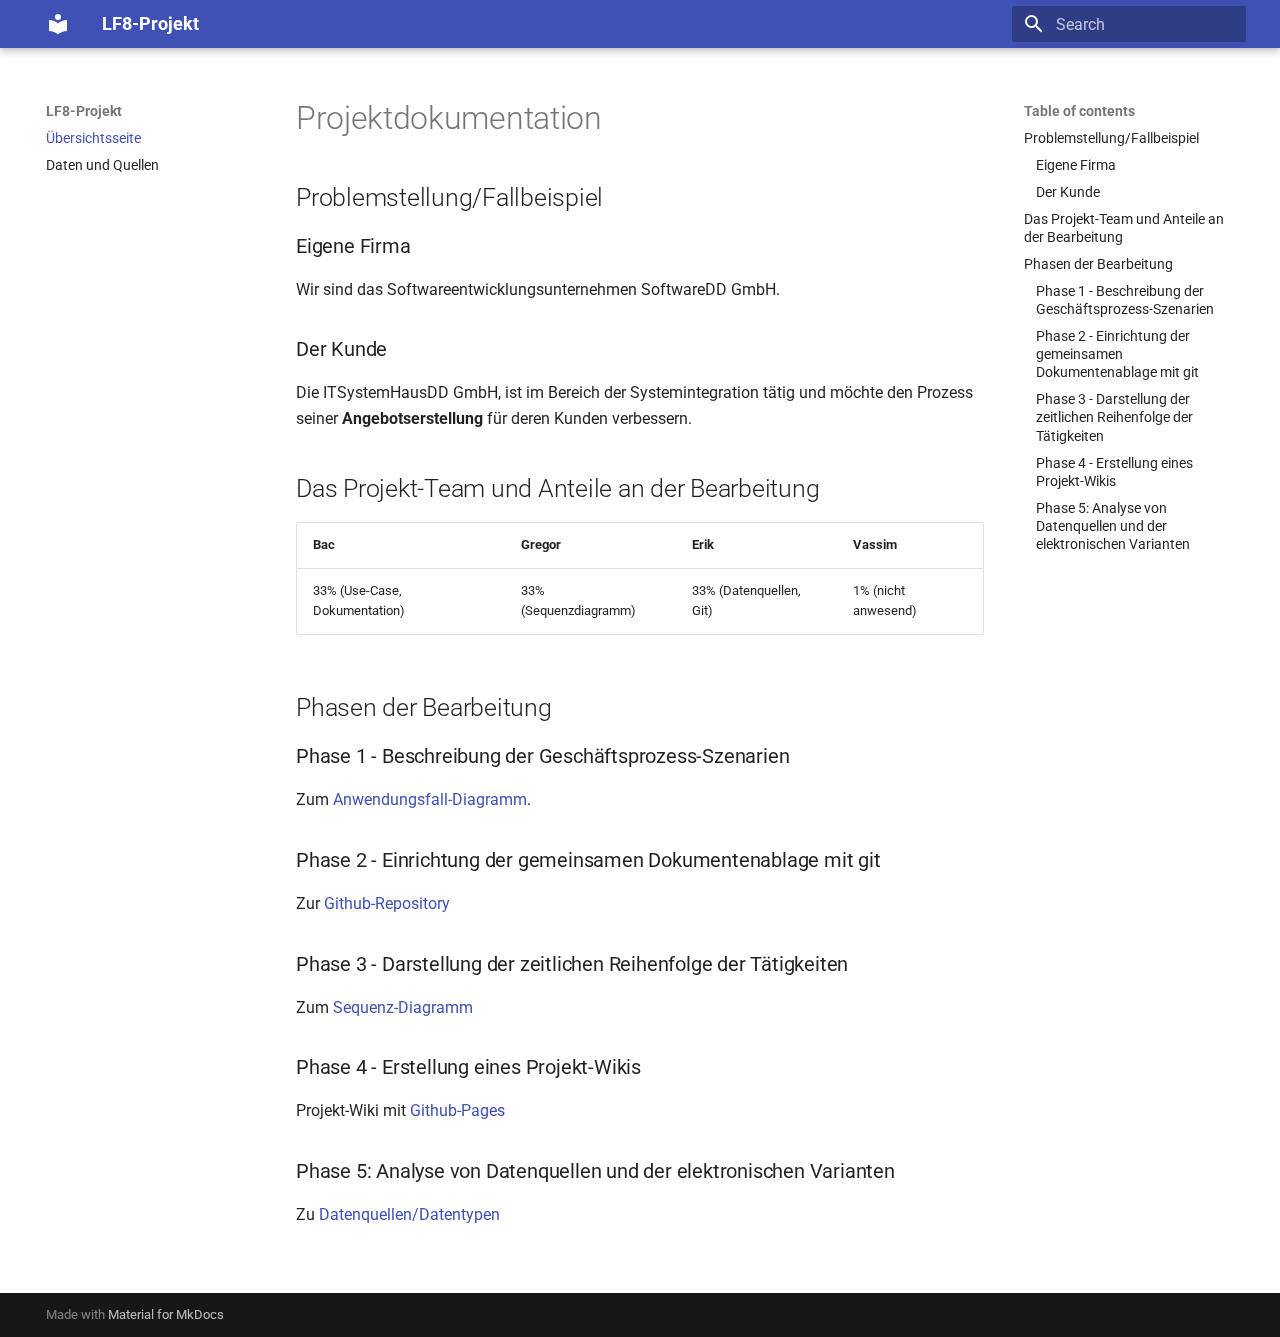
==== commit c0e65be5: "Übersicht bearbeitet" ====
--- a/site/index.html
+++ b/site/index.html
@@ -13,7 +13,7 @@
         <link rel="next" href="phase5/">
       
       <link rel="icon" href="assets/images/favicon.png">
-      <meta name="generator" content="mkdocs-1.4.2, mkdocs-material-9.1.6">
+      <meta name="generator" content="mkdocs-1.4.2, mkdocs-material-9.1.5">
     
     
       
@@ -21,7 +21,7 @@
       
     
     
-      <link rel="stylesheet" href="assets/stylesheets/main.ded33207.min.css">
+      <link rel="stylesheet" href="assets/stylesheets/main.7a7fce14.min.css">
       
         
         <link rel="stylesheet" href="assets/stylesheets/palette.a0c5b2b5.min.css">
@@ -220,11 +220,11 @@
     <ul class="md-nav__list" data-md-component="toc" data-md-scrollfix>
       
         <li class="md-nav__item">
-  <a href="#problemstellung" class="md-nav__link">
-    Problemstellung
-  </a>
-  
-    <nav class="md-nav" aria-label="Problemstellung">
+  <a href="#problemstellungfallbeispiel" class="md-nav__link">
+    Problemstellung/Fallbeispiel
+  </a>
+  
+    <nav class="md-nav" aria-label="Problemstellung/Fallbeispiel">
       <ul class="md-nav__list">
         
           <li class="md-nav__item">
@@ -247,30 +247,51 @@
 </li>
       
         <li class="md-nav__item">
-  <a href="#das-team" class="md-nav__link">
-    Das Team
+  <a href="#das-projekt-team-und-anteile-an-der-bearbeitung" class="md-nav__link">
+    Das Projekt-Team und Anteile an der Bearbeitung
   </a>
   
 </li>
       
         <li class="md-nav__item">
-  <a href="#analyse" class="md-nav__link">
-    Analyse
-  </a>
-  
-    <nav class="md-nav" aria-label="Analyse">
+  <a href="#phasen-der-bearbeitung" class="md-nav__link">
+    Phasen der Bearbeitung
+  </a>
+  
+    <nav class="md-nav" aria-label="Phasen der Bearbeitung">
       <ul class="md-nav__list">
         
           <li class="md-nav__item">
-  <a href="#diagramme" class="md-nav__link">
-    Diagramme
-  </a>
-  
-</li>
-        
-          <li class="md-nav__item">
-  <a href="#datenquellendatentypen" class="md-nav__link">
-    Datenquellen/Datentypen
+  <a href="#phase-1-beschreibung-der-geschaftsprozess-szenarien" class="md-nav__link">
+    Phase 1 - Beschreibung der Geschäftsprozess-Szenarien
+  </a>
+  
+</li>
+        
+          <li class="md-nav__item">
+  <a href="#phase-2-einrichtung-der-gemeinsamen-dokumentenablage-mit-git" class="md-nav__link">
+    Phase 2 - Einrichtung der gemeinsamen Dokumentenablage mit git
+  </a>
+  
+</li>
+        
+          <li class="md-nav__item">
+  <a href="#phase-3-darstellung-der-zeitlichen-reihenfolge-der-tatigkeiten" class="md-nav__link">
+    Phase 3 - Darstellung der zeitlichen Reihenfolge der Tätigkeiten
+  </a>
+  
+</li>
+        
+          <li class="md-nav__item">
+  <a href="#phase-4-erstellung-eines-projekt-wikis" class="md-nav__link">
+    Phase 4 - Erstellung eines Projekt-Wikis
+  </a>
+  
+</li>
+        
+          <li class="md-nav__item">
+  <a href="#phase-5-analyse-von-datenquellen-und-der-elektronischen-varianten" class="md-nav__link">
+    Phase 5: Analyse von Datenquellen und der elektronischen Varianten
   </a>
   
 </li>
@@ -330,11 +351,11 @@
     <ul class="md-nav__list" data-md-component="toc" data-md-scrollfix>
       
         <li class="md-nav__item">
-  <a href="#problemstellung" class="md-nav__link">
-    Problemstellung
-  </a>
-  
-    <nav class="md-nav" aria-label="Problemstellung">
+  <a href="#problemstellungfallbeispiel" class="md-nav__link">
+    Problemstellung/Fallbeispiel
+  </a>
+  
+    <nav class="md-nav" aria-label="Problemstellung/Fallbeispiel">
       <ul class="md-nav__list">
         
           <li class="md-nav__item">
@@ -357,30 +378,51 @@
 </li>
       
         <li class="md-nav__item">
-  <a href="#das-team" class="md-nav__link">
-    Das Team
+  <a href="#das-projekt-team-und-anteile-an-der-bearbeitung" class="md-nav__link">
+    Das Projekt-Team und Anteile an der Bearbeitung
   </a>
   
 </li>
       
         <li class="md-nav__item">
-  <a href="#analyse" class="md-nav__link">
-    Analyse
-  </a>
-  
-    <nav class="md-nav" aria-label="Analyse">
+  <a href="#phasen-der-bearbeitung" class="md-nav__link">
+    Phasen der Bearbeitung
+  </a>
+  
+    <nav class="md-nav" aria-label="Phasen der Bearbeitung">
       <ul class="md-nav__list">
         
           <li class="md-nav__item">
-  <a href="#diagramme" class="md-nav__link">
-    Diagramme
-  </a>
-  
-</li>
-        
-          <li class="md-nav__item">
-  <a href="#datenquellendatentypen" class="md-nav__link">
-    Datenquellen/Datentypen
+  <a href="#phase-1-beschreibung-der-geschaftsprozess-szenarien" class="md-nav__link">
+    Phase 1 - Beschreibung der Geschäftsprozess-Szenarien
+  </a>
+  
+</li>
+        
+          <li class="md-nav__item">
+  <a href="#phase-2-einrichtung-der-gemeinsamen-dokumentenablage-mit-git" class="md-nav__link">
+    Phase 2 - Einrichtung der gemeinsamen Dokumentenablage mit git
+  </a>
+  
+</li>
+        
+          <li class="md-nav__item">
+  <a href="#phase-3-darstellung-der-zeitlichen-reihenfolge-der-tatigkeiten" class="md-nav__link">
+    Phase 3 - Darstellung der zeitlichen Reihenfolge der Tätigkeiten
+  </a>
+  
+</li>
+        
+          <li class="md-nav__item">
+  <a href="#phase-4-erstellung-eines-projekt-wikis" class="md-nav__link">
+    Phase 4 - Erstellung eines Projekt-Wikis
+  </a>
+  
+</li>
+        
+          <li class="md-nav__item">
+  <a href="#phase-5-analyse-von-datenquellen-und-der-elektronischen-varianten" class="md-nav__link">
+    Phase 5: Analyse von Datenquellen und der elektronischen Varianten
   </a>
   
 </li>
@@ -406,13 +448,13 @@
 
 
 <h1 id="projektdokumentation">Projektdokumentation</h1>
-<h2 id="problemstellung">Problemstellung</h2>
+<h2 id="problemstellungfallbeispiel">Problemstellung/Fallbeispiel</h2>
 <h3 id="eigene-firma">Eigene Firma</h3>
 <p>Wir sind das Softwareentwicklungsunternehmen SoftwareDD GmbH.</p>
 <h3 id="der-kunde">Der Kunde</h3>
 <p>Die ITSystemHausDD GmbH, ist im Bereich der Systemintegration tätig
 und möchte den Prozess seiner <strong>Angebotserstellung</strong> für deren Kunden verbessern.</p>
-<h2 id="das-team">Das Team</h2>
+<h2 id="das-projekt-team-und-anteile-an-der-bearbeitung">Das Projekt-Team und Anteile an der Bearbeitung</h2>
 <table>
 <thead>
 <tr>
@@ -424,21 +466,24 @@
 </thead>
 <tbody>
 <tr>
-<td>Use-Case, Dokumentation</td>
-<td>Sequenzdiagramm</td>
-<td>Datenquellen, Git</td>
-<td>???</td>
+<td>33% (Use-Case, Dokumentation)</td>
+<td>33% (Sequenzdiagramm)</td>
+<td>33% (Datenquellen, Git)</td>
+<td>1% (nicht anwesend)</td>
 </tr>
 </tbody>
 </table>
-<h2 id="analyse">Analyse</h2>
-<h3 id="diagramme">Diagramme</h3>
+<h2 id="phasen-der-bearbeitung">Phasen der Bearbeitung</h2>
+<h3 id="phase-1-beschreibung-der-geschaftsprozess-szenarien">Phase 1 - Beschreibung der Geschäftsprozess-Szenarien</h3>
 <p>Zum <a href="diagram/Use-case-diagram.drawio">Anwendungsfall-Diagramm</a>.  </p>
+<h3 id="phase-2-einrichtung-der-gemeinsamen-dokumentenablage-mit-git">Phase 2 - Einrichtung der gemeinsamen Dokumentenablage mit git</h3>
+<p>Zur <a href="https://github.com/i21Erik/LF_8/">Github-Repository</a></p>
+<h3 id="phase-3-darstellung-der-zeitlichen-reihenfolge-der-tatigkeiten">Phase 3 - Darstellung der zeitlichen Reihenfolge der Tätigkeiten</h3>
 <p>Zum <a href="diagram/Sequenzdiagramm.drawio">Sequenz-Diagramm</a></p>
-<h3 id="datenquellendatentypen">Datenquellen/Datentypen</h3>
-<p>Zur <a href="pdf/Aufgabe_5.pdf">Phase 5 Datenquellen/Datentypen</a></p>
-<hr />
-<p>Zum <a href="legal/imprint/">Impressum</a>.</p>
+<h3 id="phase-4-erstellung-eines-projekt-wikis">Phase 4 - Erstellung eines Projekt-Wikis</h3>
+<p>Projekt-Wiki mit <a href="https://i21erik.github.io/LF_8/">Github-Pages</a> </p>
+<h3 id="phase-5-analyse-von-datenquellen-und-der-elektronischen-varianten">Phase 5: Analyse von Datenquellen und der elektronischen Varianten</h3>
+<p>Zu <a href="pdf/Aufgabe_5.pdf">Datenquellen/Datentypen</a></p>
 <p>​</p>
 
 
@@ -480,7 +525,7 @@
     <script id="__config" type="application/json">{"base": ".", "features": [], "search": "assets/javascripts/workers/search.208ed371.min.js", "translations": {"clipboard.copied": "Copied to clipboard", "clipboard.copy": "Copy to clipboard", "search.result.more.one": "1 more on this page", "search.result.more.other": "# more on this page", "search.result.none": "No matching documents", "search.result.one": "1 matching document", "search.result.other": "# matching documents", "search.result.placeholder": "Type to start searching", "search.result.term.missing": "Missing", "select.version": "Select version"}}</script>
     
     
-      <script src="assets/javascripts/bundle.51198bba.min.js"></script>
+      <script src="assets/javascripts/bundle.407015b8.min.js"></script>
       
     
   </body>
--- a/site/assets/stylesheets/main.7a7fce14.min.css
+++ b/site/assets/stylesheets/main.7a7fce14.min.css
@@ -0,0 +1 @@
+@charset "UTF-8";html{-webkit-text-size-adjust:none;-moz-text-size-adjust:none;text-size-adjust:none;box-sizing:border-box}*,:after,:before{box-sizing:inherit}@media (prefers-reduced-motion){*,:after,:before{transition:none!important}}body{margin:0}a,button,input,label{-webkit-tap-highlight-color:transparent}a{color:inherit;text-decoration:none}hr{border:0;box-sizing:initial;display:block;height:.05rem;overflow:visible;padding:0}small{font-size:80%}sub,sup{line-height:1em}img{border-style:none}table{border-collapse:initial;border-spacing:0}td,th{font-weight:400;vertical-align:top}button{background:#0000;border:0;font-family:inherit;font-size:inherit;margin:0;padding:0}input{border:0;outline:none}:root{--md-primary-fg-color:#4051b5;--md-primary-fg-color--light:#5d6cc0;--md-primary-fg-color--dark:#303fa1;--md-primary-bg-color:#fff;--md-primary-bg-color--light:#ffffffb3;--md-accent-fg-color:#526cfe;--md-accent-fg-color--transparent:#526cfe1a;--md-accent-bg-color:#fff;--md-accent-bg-color--light:#ffffffb3}:root,[data-md-color-scheme=default]{--md-default-fg-color:#000000de;--md-default-fg-color--light:#0000008a;--md-default-fg-color--lighter:#00000052;--md-default-fg-color--lightest:#00000012;--md-default-bg-color:#fff;--md-default-bg-color--light:#ffffffb3;--md-default-bg-color--lighter:#ffffff4d;--md-default-bg-color--lightest:#ffffff1f;--md-code-fg-color:#36464e;--md-code-bg-color:#f5f5f5;--md-code-hl-color:#ffff0080;--md-code-hl-number-color:#d52a2a;--md-code-hl-special-color:#db1457;--md-code-hl-function-color:#a846b9;--md-code-hl-constant-color:#6e59d9;--md-code-hl-keyword-color:#3f6ec6;--md-code-hl-string-color:#1c7d4d;--md-code-hl-name-color:var(--md-code-fg-color);--md-code-hl-operator-color:var(--md-default-fg-color--light);--md-code-hl-punctuation-color:var(--md-default-fg-color--light);--md-code-hl-comment-color:var(--md-default-fg-color--light);--md-code-hl-generic-color:var(--md-default-fg-color--light);--md-code-hl-variable-color:var(--md-default-fg-color--light);--md-typeset-color:var(--md-default-fg-color);--md-typeset-a-color:var(--md-primary-fg-color);--md-typeset-mark-color:#ffff0080;--md-typeset-del-color:#f5503d26;--md-typeset-ins-color:#0bd57026;--md-typeset-kbd-color:#fafafa;--md-typeset-kbd-accent-color:#fff;--md-typeset-kbd-border-color:#b8b8b8;--md-typeset-table-color:#0000001f;--md-typeset-table-color--light:rgba(0,0,0,.035);--md-admonition-fg-color:var(--md-default-fg-color);--md-admonition-bg-color:var(--md-default-bg-color);--md-warning-fg-color:#000000de;--md-warning-bg-color:#ff9;--md-footer-fg-color:#fff;--md-footer-fg-color--light:#ffffffb3;--md-footer-fg-color--lighter:#ffffff73;--md-footer-bg-color:#000000de;--md-footer-bg-color--dark:#00000052;--md-shadow-z1:0 0.2rem 0.5rem #0000000d,0 0 0.05rem #0000001a;--md-shadow-z2:0 0.2rem 0.5rem #0000001a,0 0 0.05rem #00000040;--md-shadow-z3:0 0.2rem 0.5rem #0003,0 0 0.05rem #00000059}.md-icon svg{fill:currentcolor;display:block;height:1.2rem;width:1.2rem}body{-webkit-font-smoothing:antialiased;-moz-osx-font-smoothing:grayscale;--md-text-font-family:var(--md-text-font,_),-apple-system,BlinkMacSystemFont,Helvetica,Arial,sans-serif;--md-code-font-family:var(--md-code-font,_),SFMono-Regular,Consolas,Menlo,monospace}aside,body,input{font-feature-settings:"kern","liga";color:var(--md-typeset-color);font-family:var(--md-text-font-family)}code,kbd,pre{font-feature-settings:"kern";font-family:var(--md-code-font-family)}:root{--md-typeset-table-sort-icon:url('data:image/svg+xml;charset=utf-8,<svg xmlns="http://www.w3.org/2000/svg" viewBox="0 0 24 24"><path d="m18 21-4-4h3V7h-3l4-4 4 4h-3v10h3M2 19v-2h10v2M2 13v-2h7v2M2 7V5h4v2H2Z"/></svg>');--md-typeset-table-sort-icon--asc:url('data:image/svg+xml;charset=utf-8,<svg xmlns="http://www.w3.org/2000/svg" viewBox="0 0 24 24"><path d="M19 17h3l-4 4-4-4h3V3h2M2 17h10v2H2M6 5v2H2V5m0 6h7v2H2v-2Z"/></svg>');--md-typeset-table-sort-icon--desc:url('data:image/svg+xml;charset=utf-8,<svg xmlns="http://www.w3.org/2000/svg" viewBox="0 0 24 24"><path d="M19 7h3l-4-4-4 4h3v14h2M2 17h10v2H2M6 5v2H2V5m0 6h7v2H2v-2Z"/></svg>')}.md-typeset{-webkit-print-color-adjust:exact;color-adjust:exact;font-size:.8rem;line-height:1.6}@media print{.md-typeset{font-size:.68rem}}.md-typeset blockquote,.md-typeset dl,.md-typeset figure,.md-typeset ol,.md-typeset pre,.md-typeset ul{margin-bottom:1em;margin-top:1em}.md-typeset h1{color:var(--md-default-fg-color--light);font-size:2em;line-height:1.3;margin:0 0 1.25em}.md-typeset h1,.md-typeset h2{font-weight:300;letter-spacing:-.01em}.md-typeset h2{font-size:1.5625em;line-height:1.4;margin:1.6em 0 .64em}.md-typeset h3{font-size:1.25em;font-weight:400;letter-spacing:-.01em;line-height:1.5;margin:1.6em 0 .8em}.md-typeset h2+h3{margin-top:.8em}.md-typeset h4{font-weight:700;letter-spacing:-.01em;margin:1em 0}.md-typeset h5,.md-typeset h6{color:var(--md-default-fg-color--light);font-size:.8em;font-weight:700;letter-spacing:-.01em;margin:1.25em 0}.md-typeset h5{text-transform:uppercase}.md-typeset hr{border-bottom:.05rem solid var(--md-default-fg-color--lightest);display:flow-root;margin:1.5em 0}.md-typeset a{color:var(--md-typeset-a-color);word-break:break-word}.md-typeset a,.md-typeset a:before{transition:color 125ms}.md-typeset a:focus,.md-typeset a:hover{color:var(--md-accent-fg-color)}.md-typeset a:focus code,.md-typeset a:hover code{background-color:var(--md-accent-fg-color--transparent)}.md-typeset a code{color:currentcolor;transition:background-color 125ms}.md-typeset a.focus-visible{outline-color:var(--md-accent-fg-color);outline-offset:.2rem}.md-typeset code,.md-typeset kbd,.md-typeset pre{color:var(--md-code-fg-color);direction:ltr;font-variant-ligatures:none}@media print{.md-typeset code,.md-typeset kbd,.md-typeset pre{white-space:pre-wrap}}.md-typeset code{background-color:var(--md-code-bg-color);border-radius:.1rem;-webkit-box-decoration-break:clone;box-decoration-break:clone;font-size:.85em;padding:0 .2941176471em;word-break:break-word}.md-typeset code:not(.focus-visible){-webkit-tap-highlight-color:transparent;outline:none}.md-typeset pre{display:flow-root;line-height:1.4;position:relative}.md-typeset pre>code{-webkit-box-decoration-break:slice;box-decoration-break:slice;box-shadow:none;display:block;margin:0;outline-color:var(--md-accent-fg-color);overflow:auto;padding:.7720588235em 1.1764705882em;scrollbar-color:var(--md-default-fg-color--lighter) #0000;scrollbar-width:thin;touch-action:auto;word-break:normal}.md-typeset pre>code:hover{scrollbar-color:var(--md-accent-fg-color) #0000}.md-typeset pre>code::-webkit-scrollbar{height:.2rem;width:.2rem}.md-typeset pre>code::-webkit-scrollbar-thumb{background-color:var(--md-default-fg-color--lighter)}.md-typeset pre>code::-webkit-scrollbar-thumb:hover{background-color:var(--md-accent-fg-color)}.md-typeset kbd{background-color:var(--md-typeset-kbd-color);border-radius:.1rem;box-shadow:0 .1rem 0 .05rem var(--md-typeset-kbd-border-color),0 .1rem 0 var(--md-typeset-kbd-border-color),0 -.1rem .2rem var(--md-typeset-kbd-accent-color) inset;color:var(--md-default-fg-color);display:inline-block;font-size:.75em;padding:0 .6666666667em;vertical-align:text-top;word-break:break-word}.md-typeset mark{background-color:var(--md-typeset-mark-color);-webkit-box-decoration-break:clone;box-decoration-break:clone;color:inherit;word-break:break-word}.md-typeset abbr{border-bottom:.05rem dotted var(--md-default-fg-color--light);cursor:help;text-decoration:none}@media (hover:none){.md-typeset abbr[title]:focus:after,.md-typeset abbr[title]:hover:after{background-color:var(--md-default-fg-color);border-radius:.1rem;box-shadow:var(--md-shadow-z3);color:var(--md-default-bg-color);content:attr(title);font-size:.7rem;left:.8rem;margin-top:2em;padding:.2rem .3rem;position:absolute;right:.8rem}}.md-typeset small{opacity:.75}[dir=ltr] .md-typeset sub,[dir=ltr] .md-typeset sup{margin-left:.078125em}[dir=rtl] .md-typeset sub,[dir=rtl] .md-typeset sup{margin-right:.078125em}[dir=ltr] .md-typeset blockquote{padding-left:.6rem}[dir=rtl] .md-typeset blockquote{padding-right:.6rem}[dir=ltr] .md-typeset blockquote{border-left:.2rem solid var(--md-default-fg-color--lighter)}[dir=rtl] .md-typeset blockquote{border-right:.2rem solid var(--md-default-fg-color--lighter)}.md-typeset blockquote{color:var(--md-default-fg-color--light);margin-left:0;margin-right:0}.md-typeset ul{list-style-type:disc}[dir=ltr] .md-typeset ol,[dir=ltr] .md-typeset ul{margin-left:.625em}[dir=rtl] .md-typeset ol,[dir=rtl] .md-typeset ul{margin-right:.625em}.md-typeset ol,.md-typeset ul{padding:0}.md-typeset ol:not([hidden]),.md-typeset ul:not([hidden]){display:flow-root}.md-typeset ol ol,.md-typeset ul ol{list-style-type:lower-alpha}.md-typeset ol ol ol,.md-typeset ul ol ol{list-style-type:lower-roman}[dir=ltr] .md-typeset ol li,[dir=ltr] .md-typeset ul li{margin-left:1.25em}[dir=rtl] .md-typeset ol li,[dir=rtl] .md-typeset ul li{margin-right:1.25em}.md-typeset ol li,.md-typeset ul li{margin-bottom:.5em}.md-typeset ol li blockquote,.md-typeset ol li p,.md-typeset ul li blockquote,.md-typeset ul li p{margin:.5em 0}.md-typeset ol li:last-child,.md-typeset ul li:last-child{margin-bottom:0}[dir=ltr] .md-typeset ol li ol,[dir=ltr] .md-typeset ol li ul,[dir=ltr] .md-typeset ul li ol,[dir=ltr] .md-typeset ul li ul{margin-left:.625em}[dir=rtl] .md-typeset ol li ol,[dir=rtl] .md-typeset ol li ul,[dir=rtl] .md-typeset ul li ol,[dir=rtl] .md-typeset ul li ul{margin-right:.625em}.md-typeset ol li ol,.md-typeset ol li ul,.md-typeset ul li ol,.md-typeset ul li ul{margin-bottom:.5em;margin-top:.5em}[dir=ltr] .md-typeset dd{margin-left:1.875em}[dir=rtl] .md-typeset dd{margin-right:1.875em}.md-typeset dd{margin-bottom:1.5em;margin-top:1em}.md-typeset img,.md-typeset svg,.md-typeset video{height:auto;max-width:100%}.md-typeset img[align=left]{margin:1em 1em 1em 0}.md-typeset img[align=right]{margin:1em 0 1em 1em}.md-typeset img[align]:only-child{margin-top:0}.md-typeset img[src$="#gh-dark-mode-only"],.md-typeset img[src$="#only-dark"]{display:none}.md-typeset figure{display:flow-root;margin:1em auto;max-width:100%;text-align:center;width:-webkit-fit-content;width:-moz-fit-content;width:fit-content}.md-typeset figure img{display:block}.md-typeset figcaption{font-style:italic;margin:1em auto;max-width:24rem}.md-typeset iframe{max-width:100%}.md-typeset table:not([class]){background-color:var(--md-default-bg-color);border:.05rem solid var(--md-typeset-table-color);border-radius:.1rem;display:inline-block;font-size:.64rem;max-width:100%;overflow:auto;touch-action:auto}@media print{.md-typeset table:not([class]){display:table}}.md-typeset table:not([class])+*{margin-top:1.5em}.md-typeset table:not([class]) td>:first-child,.md-typeset table:not([class]) th>:first-child{margin-top:0}.md-typeset table:not([class]) td>:last-child,.md-typeset table:not([class]) th>:last-child{margin-bottom:0}.md-typeset table:not([class]) td:not([align]),.md-typeset table:not([class]) th:not([align]){text-align:left}[dir=rtl] .md-typeset table:not([class]) td:not([align]),[dir=rtl] .md-typeset table:not([class]) th:not([align]){text-align:right}.md-typeset table:not([class]) th{font-weight:700;min-width:5rem;padding:.9375em 1.25em;vertical-align:top}.md-typeset table:not([class]) td{border-top:.05rem solid var(--md-typeset-table-color);padding:.9375em 1.25em;vertical-align:top}.md-typeset table:not([class]) tbody tr{transition:background-color 125ms}.md-typeset table:not([class]) tbody tr:hover{background-color:var(--md-typeset-table-color--light);box-shadow:0 .05rem 0 var(--md-default-bg-color) inset}.md-typeset table:not([class]) a{word-break:normal}.md-typeset table th[role=columnheader]{cursor:pointer}[dir=ltr] .md-typeset table th[role=columnheader]:after{margin-left:.5em}[dir=rtl] .md-typeset table th[role=columnheader]:after{margin-right:.5em}.md-typeset table th[role=columnheader]:after{content:"";display:inline-block;height:1.2em;-webkit-mask-image:var(--md-typeset-table-sort-icon);mask-image:var(--md-typeset-table-sort-icon);-webkit-mask-repeat:no-repeat;mask-repeat:no-repeat;-webkit-mask-size:contain;mask-size:contain;transition:background-color 125ms;vertical-align:text-bottom;width:1.2em}.md-typeset table th[role=columnheader]:hover:after{background-color:var(--md-default-fg-color--lighter)}.md-typeset table th[role=columnheader][aria-sort=ascending]:after{background-color:var(--md-default-fg-color--light);-webkit-mask-image:var(--md-typeset-table-sort-icon--asc);mask-image:var(--md-typeset-table-sort-icon--asc)}.md-typeset table th[role=columnheader][aria-sort=descending]:after{background-color:var(--md-default-fg-color--light);-webkit-mask-image:var(--md-typeset-table-sort-icon--desc);mask-image:var(--md-typeset-table-sort-icon--desc)}.md-typeset__scrollwrap{margin:1em -.8rem;overflow-x:auto;touch-action:auto}.md-typeset__table{display:inline-block;margin-bottom:.5em;padding:0 .8rem}@media print{.md-typeset__table{display:block}}html .md-typeset__table table{display:table;margin:0;overflow:hidden;width:100%}@media screen and (max-width:44.9375em){.md-content__inner>pre{margin:1em -.8rem}.md-content__inner>pre code{border-radius:0}}.md-banner{background-color:var(--md-footer-bg-color);color:var(--md-footer-fg-color);overflow:auto}@media print{.md-banner{display:none}}.md-banner--warning{background-color:var(--md-warning-bg-color);color:var(--md-warning-fg-color)}.md-banner__inner{font-size:.7rem;margin:.6rem auto;padding:0 .8rem}[dir=ltr] .md-banner__button{float:right}[dir=rtl] .md-banner__button{float:left}.md-banner__button{color:inherit;cursor:pointer;transition:opacity .25s}.md-banner__button:hover{opacity:.7}html{font-size:125%;height:100%;overflow-x:hidden}@media screen and (min-width:100em){html{font-size:137.5%}}@media screen and (min-width:125em){html{font-size:150%}}body{background-color:var(--md-default-bg-color);display:flex;flex-direction:column;font-size:.5rem;min-height:100%;position:relative;width:100%}@media print{body{display:block}}@media screen and (max-width:59.9375em){body[data-md-scrolllock]{position:fixed}}.md-grid{margin-left:auto;margin-right:auto;max-width:61rem}.md-container{display:flex;flex-direction:column;flex-grow:1}@media print{.md-container{display:block}}.md-main{flex-grow:1}.md-main__inner{display:flex;height:100%;margin-top:1.5rem}.md-ellipsis{overflow:hidden;text-overflow:ellipsis}.md-toggle{display:none}.md-option{height:0;opacity:0;position:absolute;width:0}.md-option:checked+label:not([hidden]){display:block}.md-option.focus-visible+label{outline-color:var(--md-accent-fg-color);outline-style:auto}.md-skip{background-color:var(--md-default-fg-color);border-radius:.1rem;color:var(--md-default-bg-color);font-size:.64rem;margin:.5rem;opacity:0;outline-color:var(--md-accent-fg-color);padding:.3rem .5rem;position:fixed;transform:translateY(.4rem);z-index:-1}.md-skip:focus{opacity:1;transform:translateY(0);transition:transform .25s cubic-bezier(.4,0,.2,1),opacity 175ms 75ms;z-index:10}@page{margin:25mm}:root{--md-clipboard-icon:url('data:image/svg+xml;charset=utf-8,<svg xmlns="http://www.w3.org/2000/svg" viewBox="0 0 24 24"><path d="M19 21H8V7h11m0-2H8a2 2 0 0 0-2 2v14a2 2 0 0 0 2 2h11a2 2 0 0 0 2-2V7a2 2 0 0 0-2-2m-3-4H4a2 2 0 0 0-2 2v14h2V3h12V1Z"/></svg>')}.md-clipboard{border-radius:.1rem;color:var(--md-default-fg-color--lightest);cursor:pointer;height:1.5em;outline-color:var(--md-accent-fg-color);outline-offset:.1rem;position:absolute;right:.5em;top:.5em;transition:color .25s;width:1.5em;z-index:1}@media print{.md-clipboard{display:none}}.md-clipboard:not(.focus-visible){-webkit-tap-highlight-color:transparent;outline:none}:hover>.md-clipboard{color:var(--md-default-fg-color--light)}.md-clipboard:focus,.md-clipboard:hover{color:var(--md-accent-fg-color)}.md-clipboard:after{background-color:currentcolor;content:"";display:block;height:1.125em;margin:0 auto;-webkit-mask-image:var(--md-clipboard-icon);mask-image:var(--md-clipboard-icon);-webkit-mask-position:center;mask-position:center;-webkit-mask-repeat:no-repeat;mask-repeat:no-repeat;-webkit-mask-size:contain;mask-size:contain;width:1.125em}.md-clipboard--inline{cursor:pointer}.md-clipboard--inline code{transition:color .25s,background-color .25s}.md-clipboard--inline:focus code,.md-clipboard--inline:hover code{background-color:var(--md-accent-fg-color--transparent);color:var(--md-accent-fg-color)}@keyframes consent{0%{opacity:0;transform:translateY(100%)}to{opacity:1;transform:translateY(0)}}@keyframes overlay{0%{opacity:0}to{opacity:1}}.md-consent__overlay{animation:overlay .25s both;-webkit-backdrop-filter:blur(.1rem);backdrop-filter:blur(.1rem);background-color:#0000008a;height:100%;opacity:1;position:fixed;top:0;width:100%;z-index:5}.md-consent__inner{animation:consent .5s cubic-bezier(.1,.7,.1,1) both;background-color:var(--md-default-bg-color);border:0;border-radius:.1rem;bottom:0;box-shadow:0 0 .2rem #0000001a,0 .2rem .4rem #0003;max-height:100%;overflow:auto;padding:0;position:fixed;width:100%;z-index:5}.md-consent__form{padding:.8rem}.md-consent__settings{display:none;margin:1em 0}input:checked+.md-consent__settings{display:block}.md-consent__controls{margin-bottom:.8rem}.md-typeset .md-consent__controls .md-button{display:inline}@media screen and (max-width:44.9375em){.md-typeset .md-consent__controls .md-button{display:block;margin-top:.4rem;text-align:center;width:100%}}.md-consent label{cursor:pointer}.md-content{flex-grow:1;min-width:0}.md-content__inner{margin:0 .8rem 1.2rem;padding-top:.6rem}@media screen and (min-width:76.25em){[dir=ltr] .md-sidebar--primary:not([hidden])~.md-content>.md-content__inner{margin-left:1.2rem}[dir=ltr] .md-sidebar--secondary:not([hidden])~.md-content>.md-content__inner,[dir=rtl] .md-sidebar--primary:not([hidden])~.md-content>.md-content__inner{margin-right:1.2rem}[dir=rtl] .md-sidebar--secondary:not([hidden])~.md-content>.md-content__inner{margin-left:1.2rem}}.md-content__inner:before{content:"";display:block;height:.4rem}.md-content__inner>:last-child{margin-bottom:0}[dir=ltr] .md-content__button{float:right}[dir=rtl] .md-content__button{float:left}[dir=ltr] .md-content__button{margin-left:.4rem}[dir=rtl] .md-content__button{margin-right:.4rem}.md-content__button{margin:.4rem 0;padding:0}@media print{.md-content__button{display:none}}.md-typeset .md-content__button{color:var(--md-default-fg-color--lighter)}.md-content__button svg{display:inline;vertical-align:top}[dir=rtl] .md-content__button svg{transform:scaleX(-1)}[dir=ltr] .md-dialog{right:.8rem}[dir=rtl] .md-dialog{left:.8rem}.md-dialog{background-color:var(--md-default-fg-color);border-radius:.1rem;bottom:.8rem;box-shadow:var(--md-shadow-z3);min-width:11.1rem;opacity:0;padding:.4rem .6rem;pointer-events:none;position:fixed;transform:translateY(100%);transition:transform 0ms .4s,opacity .4s;z-index:4}@media print{.md-dialog{display:none}}.md-dialog--active{opacity:1;pointer-events:auto;transform:translateY(0);transition:transform .4s cubic-bezier(.075,.85,.175,1),opacity .4s}.md-dialog__inner{color:var(--md-default-bg-color);font-size:.7rem}.md-feedback{margin:2em 0 1em;text-align:center}.md-feedback fieldset{border:none;margin:0;padding:0}.md-feedback__title{font-weight:700;margin:1em auto}.md-feedback__inner{position:relative}.md-feedback__list{align-content:baseline;display:flex;flex-wrap:wrap;justify-content:center;position:relative}.md-feedback__list:hover .md-icon:not(:disabled){color:var(--md-default-fg-color--lighter)}:disabled .md-feedback__list{min-height:1.8rem}.md-feedback__icon{color:var(--md-default-fg-color--light);cursor:pointer;flex-shrink:0;margin:0 .1rem;transition:color 125ms}.md-feedback__icon:not(:disabled).md-icon:hover{color:var(--md-accent-fg-color)}.md-feedback__icon:disabled{color:var(--md-default-fg-color--lightest);pointer-events:none}.md-feedback__note{opacity:0;position:relative;transform:translateY(.4rem);transition:transform .4s cubic-bezier(.1,.7,.1,1),opacity .15s}.md-feedback__note>*{margin:0 auto;max-width:16rem}:disabled .md-feedback__note{opacity:1;transform:translateY(0)}.md-footer{background-color:var(--md-footer-bg-color);color:var(--md-footer-fg-color)}@media print{.md-footer{display:none}}.md-footer__inner{justify-content:space-between;overflow:auto;padding:.2rem}.md-footer__inner:not([hidden]){display:flex}.md-footer__link{align-items:end;display:flex;flex-grow:0.01;margin-bottom:.4rem;margin-top:1rem;max-width:100%;outline-color:var(--md-accent-fg-color);overflow:hidden;transition:opacity .25s}.md-footer__link:focus,.md-footer__link:hover{opacity:.7}[dir=rtl] .md-footer__link svg{transform:scaleX(-1)}@media screen and (max-width:44.9375em){.md-footer__link--prev{flex-shrink:0}.md-footer__link--prev .md-footer__title{display:none}}[dir=ltr] .md-footer__link--next{margin-left:auto}[dir=rtl] .md-footer__link--next{margin-right:auto}.md-footer__link--next{text-align:right}[dir=rtl] .md-footer__link--next{text-align:left}.md-footer__title{flex-grow:1;font-size:.9rem;margin-bottom:.7rem;max-width:calc(100% - 2.4rem);padding:0 1rem;white-space:nowrap}.md-footer__button{margin:.2rem;padding:.4rem}.md-footer__direction{font-size:.64rem;opacity:.7}.md-footer-meta{background-color:var(--md-footer-bg-color--dark)}.md-footer-meta__inner{display:flex;flex-wrap:wrap;justify-content:space-between;padding:.2rem}html .md-footer-meta.md-typeset a{color:var(--md-footer-fg-color--light)}html .md-footer-meta.md-typeset a:focus,html .md-footer-meta.md-typeset a:hover{color:var(--md-footer-fg-color)}.md-copyright{color:var(--md-footer-fg-color--lighter);font-size:.64rem;margin:auto .6rem;padding:.4rem 0;width:100%}@media screen and (min-width:45em){.md-copyright{width:auto}}.md-copyright__highlight{color:var(--md-footer-fg-color--light)}.md-social{margin:0 .4rem;padding:.2rem 0 .6rem}@media screen and (min-width:45em){.md-social{padding:.6rem 0}}.md-social__link{display:inline-block;height:1.6rem;text-align:center;width:1.6rem}.md-social__link:before{line-height:1.9}.md-social__link svg{fill:currentcolor;max-height:.8rem;vertical-align:-25%}.md-typeset .md-button{border:.1rem solid;border-radius:.1rem;color:var(--md-primary-fg-color);cursor:pointer;display:inline-block;font-weight:700;padding:.625em 2em;transition:color 125ms,background-color 125ms,border-color 125ms}.md-typeset .md-button--primary{background-color:var(--md-primary-fg-color);border-color:var(--md-primary-fg-color);color:var(--md-primary-bg-color)}.md-typeset .md-button:focus,.md-typeset .md-button:hover{background-color:var(--md-accent-fg-color);border-color:var(--md-accent-fg-color);color:var(--md-accent-bg-color)}[dir=ltr] .md-typeset .md-input{border-top-left-radius:.1rem}[dir=ltr] .md-typeset .md-input,[dir=rtl] .md-typeset .md-input{border-top-right-radius:.1rem}[dir=rtl] .md-typeset .md-input{border-top-left-radius:.1rem}.md-typeset .md-input{border-bottom:.1rem solid var(--md-default-fg-color--lighter);box-shadow:var(--md-shadow-z1);font-size:.8rem;height:1.8rem;padding:0 .6rem;transition:border .25s,box-shadow .25s}.md-typeset .md-input:focus,.md-typeset .md-input:hover{border-bottom-color:var(--md-accent-fg-color);box-shadow:var(--md-shadow-z2)}.md-typeset .md-input--stretch{width:100%}.md-header{background-color:var(--md-primary-fg-color);box-shadow:0 0 .2rem #0000,0 .2rem .4rem #0000;color:var(--md-primary-bg-color);display:block;left:0;position:sticky;right:0;top:0;z-index:4}@media print{.md-header{display:none}}.md-header[hidden]{transform:translateY(-100%);transition:transform .25s cubic-bezier(.8,0,.6,1),box-shadow .25s}.md-header--shadow{box-shadow:0 0 .2rem #0000001a,0 .2rem .4rem #0003;transition:transform .25s cubic-bezier(.1,.7,.1,1),box-shadow .25s}.md-header__inner{align-items:center;display:flex;padding:0 .2rem}.md-header__button{color:currentcolor;cursor:pointer;margin:.2rem;outline-color:var(--md-accent-fg-color);padding:.4rem;position:relative;transition:opacity .25s;vertical-align:middle;z-index:1}.md-header__button:hover{opacity:.7}.md-header__button:not([hidden]){display:inline-block}.md-header__button:not(.focus-visible){-webkit-tap-highlight-color:transparent;outline:none}.md-header__button.md-logo{margin:.2rem;padding:.4rem}@media screen and (max-width:76.1875em){.md-header__button.md-logo{display:none}}.md-header__button.md-logo img,.md-header__button.md-logo svg{fill:currentcolor;display:block;height:1.2rem;width:auto}@media screen and (min-width:60em){.md-header__button[for=__search]{display:none}}.no-js .md-header__button[for=__search]{display:none}[dir=rtl] .md-header__button[for=__search] svg{transform:scaleX(-1)}@media screen and (min-width:76.25em){.md-header__button[for=__drawer]{display:none}}.md-header__topic{display:flex;max-width:100%;position:absolute;transition:transform .4s cubic-bezier(.1,.7,.1,1),opacity .15s;white-space:nowrap}.md-header__topic+.md-header__topic{opacity:0;pointer-events:none;transform:translateX(1.25rem);transition:transform .4s cubic-bezier(1,.7,.1,.1),opacity .15s;z-index:-1}[dir=rtl] .md-header__topic+.md-header__topic{transform:translateX(-1.25rem)}.md-header__topic:first-child{font-weight:700}[dir=ltr] .md-header__title{margin-left:1rem}[dir=rtl] .md-header__title{margin-right:1rem}[dir=ltr] .md-header__title{margin-right:.4rem}[dir=rtl] .md-header__title{margin-left:.4rem}.md-header__title{flex-grow:1;font-size:.9rem;height:2.4rem;line-height:2.4rem}.md-header__title--active .md-header__topic{opacity:0;pointer-events:none;transform:translateX(-1.25rem);transition:transform .4s cubic-bezier(1,.7,.1,.1),opacity .15s;z-index:-1}[dir=rtl] .md-header__title--active .md-header__topic{transform:translateX(1.25rem)}.md-header__title--active .md-header__topic+.md-header__topic{opacity:1;pointer-events:auto;transform:translateX(0);transition:transform .4s cubic-bezier(.1,.7,.1,1),opacity .15s;z-index:0}.md-header__title>.md-header__ellipsis{height:100%;position:relative;width:100%}.md-header__option{display:flex;flex-shrink:0;max-width:100%;transition:max-width 0ms .25s,opacity .25s .25s;white-space:nowrap}[data-md-toggle=search]:checked~.md-header .md-header__option{max-width:0;opacity:0;transition:max-width 0ms,opacity 0ms}.md-header__source{display:none}@media screen and (min-width:60em){[dir=ltr] .md-header__source{margin-left:1rem}[dir=rtl] .md-header__source{margin-right:1rem}.md-header__source{display:block;max-width:11.7rem;width:11.7rem}}@media screen and (min-width:76.25em){[dir=ltr] .md-header__source{margin-left:1.4rem}[dir=rtl] .md-header__source{margin-right:1.4rem}}:root{--md-nav-icon--prev:url('data:image/svg+xml;charset=utf-8,<svg xmlns="http://www.w3.org/2000/svg" viewBox="0 0 24 24"><path d="M20 11v2H8l5.5 5.5-1.42 1.42L4.16 12l7.92-7.92L13.5 5.5 8 11h12Z"/></svg>');--md-nav-icon--next:url('data:image/svg+xml;charset=utf-8,<svg xmlns="http://www.w3.org/2000/svg" viewBox="0 0 24 24"><path d="M8.59 16.58 13.17 12 8.59 7.41 10 6l6 6-6 6-1.41-1.42Z"/></svg>');--md-toc-icon:url('data:image/svg+xml;charset=utf-8,<svg xmlns="http://www.w3.org/2000/svg" viewBox="0 0 24 24"><path d="M3 9h14V7H3v2m0 4h14v-2H3v2m0 4h14v-2H3v2m16 0h2v-2h-2v2m0-10v2h2V7h-2m0 6h2v-2h-2v2Z"/></svg>')}.md-nav{font-size:.7rem;line-height:1.3}.md-nav__title{color:var(--md-default-fg-color--light);display:block;font-weight:700;overflow:hidden;padding:0 .6rem;text-overflow:ellipsis}.md-nav__title .md-nav__button{display:none}.md-nav__title .md-nav__button img{height:100%;width:auto}.md-nav__title .md-nav__button.md-logo img,.md-nav__title .md-nav__button.md-logo svg{fill:currentcolor;display:block;height:2.4rem;max-width:100%;object-fit:contain;width:auto}.md-nav__list{list-style:none;margin:0;padding:0}.md-nav__item{padding:0 .6rem}[dir=ltr] .md-nav__item .md-nav__item{padding-right:0}[dir=rtl] .md-nav__item .md-nav__item{padding-left:0}.md-nav__link{align-items:center;cursor:pointer;display:flex;justify-content:space-between;margin-top:.625em;overflow:hidden;scroll-snap-align:start;text-overflow:ellipsis;transition:color 125ms}.md-nav__link--passed{color:var(--md-default-fg-color--light)}.md-nav__item .md-nav__link--active{color:var(--md-typeset-a-color)}.md-nav__item .md-nav__link--index [href]{width:100%}.md-nav__link:focus,.md-nav__link:hover{color:var(--md-accent-fg-color)}.md-nav__link.focus-visible{outline-color:var(--md-accent-fg-color);outline-offset:.2rem}.md-nav--primary .md-nav__link[for=__toc]{display:none}.md-nav--primary .md-nav__link[for=__toc] .md-icon:after{background-color:currentcolor;display:block;height:100%;-webkit-mask-image:var(--md-toc-icon);mask-image:var(--md-toc-icon);width:100%}.md-nav--primary .md-nav__link[for=__toc]~.md-nav{display:none}.md-nav__link>*{cursor:pointer;display:flex}.md-nav__icon{flex-shrink:0}.md-nav__source{display:none}@media screen and (max-width:76.1875em){.md-nav--primary,.md-nav--primary .md-nav{background-color:var(--md-default-bg-color);display:flex;flex-direction:column;height:100%;left:0;position:absolute;right:0;top:0;z-index:1}.md-nav--primary .md-nav__item,.md-nav--primary .md-nav__title{font-size:.8rem;line-height:1.5}.md-nav--primary .md-nav__title{background-color:var(--md-default-fg-color--lightest);color:var(--md-default-fg-color--light);cursor:pointer;height:5.6rem;line-height:2.4rem;padding:3rem .8rem .2rem;position:relative;white-space:nowrap}[dir=ltr] .md-nav--primary .md-nav__title .md-nav__icon{left:.4rem}[dir=rtl] .md-nav--primary .md-nav__title .md-nav__icon{right:.4rem}.md-nav--primary .md-nav__title .md-nav__icon{display:block;height:1.2rem;margin:.2rem;position:absolute;top:.4rem;width:1.2rem}.md-nav--primary .md-nav__title .md-nav__icon:after{background-color:currentcolor;content:"";display:block;height:100%;-webkit-mask-image:var(--md-nav-icon--prev);mask-image:var(--md-nav-icon--prev);-webkit-mask-position:center;mask-position:center;-webkit-mask-repeat:no-repeat;mask-repeat:no-repeat;-webkit-mask-size:contain;mask-size:contain;width:100%}.md-nav--primary .md-nav__title~.md-nav__list{background-color:var(--md-default-bg-color);box-shadow:0 .05rem 0 var(--md-default-fg-color--lightest) inset;overflow-y:auto;scroll-snap-type:y mandatory;touch-action:pan-y}.md-nav--primary .md-nav__title~.md-nav__list>:first-child{border-top:0}.md-nav--primary .md-nav__title[for=__drawer]{background-color:var(--md-primary-fg-color);color:var(--md-primary-bg-color);font-weight:700}.md-nav--primary .md-nav__title .md-logo{display:block;left:.2rem;margin:.2rem;padding:.4rem;position:absolute;right:.2rem;top:.2rem}.md-nav--primary .md-nav__list{flex:1}.md-nav--primary .md-nav__item{border-top:.05rem solid var(--md-default-fg-color--lightest);padding:0}.md-nav--primary .md-nav__item--active>.md-nav__link{color:var(--md-typeset-a-color)}.md-nav--primary .md-nav__item--active>.md-nav__link:focus,.md-nav--primary .md-nav__item--active>.md-nav__link:hover{color:var(--md-accent-fg-color)}.md-nav--primary .md-nav__link{margin-top:0;padding:.6rem .8rem}[dir=ltr] .md-nav--primary .md-nav__link .md-nav__icon{margin-right:-.2rem}[dir=rtl] .md-nav--primary .md-nav__link .md-nav__icon{margin-left:-.2rem}.md-nav--primary .md-nav__link .md-nav__icon{font-size:1.2rem;height:1.2rem;width:1.2rem}.md-nav--primary .md-nav__link .md-nav__icon:after{background-color:currentcolor;content:"";display:block;height:100%;-webkit-mask-image:var(--md-nav-icon--next);mask-image:var(--md-nav-icon--next);-webkit-mask-position:center;mask-position:center;-webkit-mask-repeat:no-repeat;mask-repeat:no-repeat;-webkit-mask-size:contain;mask-size:contain;width:100%}[dir=rtl] .md-nav--primary .md-nav__icon:after{transform:scale(-1)}.md-nav--primary .md-nav--secondary .md-nav{background-color:initial;position:static}[dir=ltr] .md-nav--primary .md-nav--secondary .md-nav .md-nav__link{padding-left:1.4rem}[dir=rtl] .md-nav--primary .md-nav--secondary .md-nav .md-nav__link{padding-right:1.4rem}[dir=ltr] .md-nav--primary .md-nav--secondary .md-nav .md-nav .md-nav__link{padding-left:2rem}[dir=rtl] .md-nav--primary .md-nav--secondary .md-nav .md-nav .md-nav__link{padding-right:2rem}[dir=ltr] .md-nav--primary .md-nav--secondary .md-nav .md-nav .md-nav .md-nav__link{padding-left:2.6rem}[dir=rtl] .md-nav--primary .md-nav--secondary .md-nav .md-nav .md-nav .md-nav__link{padding-right:2.6rem}[dir=ltr] .md-nav--primary .md-nav--secondary .md-nav .md-nav .md-nav .md-nav .md-nav__link{padding-left:3.2rem}[dir=rtl] .md-nav--primary .md-nav--secondary .md-nav .md-nav .md-nav .md-nav .md-nav__link{padding-right:3.2rem}.md-nav--secondary{background-color:initial}.md-nav__toggle~.md-nav{display:flex;opacity:0;transform:translateX(100%);transition:transform .25s cubic-bezier(.8,0,.6,1),opacity 125ms 50ms}[dir=rtl] .md-nav__toggle~.md-nav{transform:translateX(-100%)}.md-nav__toggle:checked~.md-nav{opacity:1;transform:translateX(0);transition:transform .25s cubic-bezier(.4,0,.2,1),opacity 125ms 125ms}.md-nav__toggle:checked~.md-nav>.md-nav__list{-webkit-backface-visibility:hidden;backface-visibility:hidden}}@media screen and (max-width:59.9375em){.md-nav--primary .md-nav__link[for=__toc]{display:flex}.md-nav--primary .md-nav__link[for=__toc] .md-icon:after{content:""}.md-nav--primary .md-nav__link[for=__toc]+.md-nav__link{display:none}.md-nav--primary .md-nav__link[for=__toc]~.md-nav{display:flex}.md-nav__source{background-color:var(--md-primary-fg-color--dark);color:var(--md-primary-bg-color);display:block;padding:0 .2rem}}@media screen and (min-width:60em) and (max-width:76.1875em){.md-nav--integrated .md-nav__link[for=__toc]{display:flex}.md-nav--integrated .md-nav__link[for=__toc] .md-icon:after{content:""}.md-nav--integrated .md-nav__link[for=__toc]+.md-nav__link{display:none}.md-nav--integrated .md-nav__link[for=__toc]~.md-nav{display:flex}}@media screen and (min-width:60em){.md-nav--secondary .md-nav__title{background:var(--md-default-bg-color);box-shadow:0 0 .4rem .4rem var(--md-default-bg-color);position:sticky;top:0;z-index:1}.md-nav--secondary .md-nav__title[for=__toc]{scroll-snap-align:start}.md-nav--secondary .md-nav__title .md-nav__icon{display:none}}@media screen and (min-width:76.25em){.md-nav{transition:max-height .25s cubic-bezier(.86,0,.07,1)}.md-nav--primary .md-nav__title{background:var(--md-default-bg-color);box-shadow:0 0 .4rem .4rem var(--md-default-bg-color);position:sticky;top:0;z-index:1}.md-nav--primary .md-nav__title[for=__drawer]{scroll-snap-align:start}.md-nav--primary .md-nav__title .md-nav__icon,.md-nav__toggle~.md-nav{display:none}.md-nav__toggle:checked~.md-nav,.md-nav__toggle:indeterminate~.md-nav{display:block}.md-nav__item--nested>.md-nav>.md-nav__title{display:none}.md-nav__item--section{display:block;margin:1.25em 0}.md-nav__item--section:last-child{margin-bottom:0}.md-nav__item--section>.md-nav__link{font-weight:700;pointer-events:none}.md-nav__item--section>.md-nav__link[for]{color:var(--md-default-fg-color--light)}.md-nav__item--section>.md-nav__link--index [href]{pointer-events:auto}.md-nav__item--section>.md-nav__link .md-nav__icon{display:none}.md-nav__item--section>.md-nav{display:block}.md-nav__item--section>.md-nav>.md-nav__list>.md-nav__item{padding:0}.md-nav__icon{border-radius:100%;height:.9rem;transition:background-color .25s;width:.9rem}.md-nav__icon:hover{background-color:var(--md-accent-fg-color--transparent)}.md-nav__icon:after{background-color:currentcolor;border-radius:100%;content:"";display:inline-block;height:100%;-webkit-mask-image:var(--md-nav-icon--next);mask-image:var(--md-nav-icon--next);-webkit-mask-position:center;mask-position:center;-webkit-mask-repeat:no-repeat;mask-repeat:no-repeat;-webkit-mask-size:contain;mask-size:contain;transition:transform .25s;vertical-align:-.1rem;width:100%}[dir=rtl] .md-nav__icon:after{transform:rotate(180deg)}.md-nav__item--nested .md-nav__toggle:checked~.md-nav__link .md-nav__icon:after,.md-nav__item--nested .md-nav__toggle:indeterminate~.md-nav__link .md-nav__icon:after{transform:rotate(90deg)}.md-nav--lifted>.md-nav__list>.md-nav__item,.md-nav--lifted>.md-nav__list>.md-nav__item--nested,.md-nav--lifted>.md-nav__title{display:none}.md-nav--lifted>.md-nav__list>.md-nav__item--active{display:block;padding:0}.md-nav--lifted>.md-nav__list>.md-nav__item--active>.md-nav__link{background:var(--md-default-bg-color);box-shadow:0 0 .4rem .4rem var(--md-default-bg-color);font-weight:700;margin-top:0;padding:0 .6rem;position:sticky;top:0;z-index:1}.md-nav--lifted>.md-nav__list>.md-nav__item--active>.md-nav__link:not(.md-nav__link--index){pointer-events:none}.md-nav--lifted>.md-nav__list>.md-nav__item--active>.md-nav__link .md-nav__icon{display:none}.md-nav--lifted>.md-nav__list>.md-nav__item>[for]{color:var(--md-default-fg-color--light)}.md-nav--lifted .md-nav[data-md-level="1"]{display:block}[dir=ltr] .md-nav--lifted .md-nav[data-md-level="1"]>.md-nav__list>.md-nav__item{padding-right:.6rem}[dir=rtl] .md-nav--lifted .md-nav[data-md-level="1"]>.md-nav__list>.md-nav__item{padding-left:.6rem}.md-nav--integrated>.md-nav__list>.md-nav__item--active:not(.md-nav__item--nested){padding:0 .6rem}.md-nav--integrated>.md-nav__list>.md-nav__item--active:not(.md-nav__item--nested)>.md-nav__link{padding:0}[dir=ltr] .md-nav--integrated>.md-nav__list>.md-nav__item--active .md-nav--secondary{border-left:.05rem solid var(--md-primary-fg-color)}[dir=rtl] .md-nav--integrated>.md-nav__list>.md-nav__item--active .md-nav--secondary{border-right:.05rem solid var(--md-primary-fg-color)}.md-nav--integrated>.md-nav__list>.md-nav__item--active .md-nav--secondary{display:block;margin-bottom:1.25em}.md-nav--integrated>.md-nav__list>.md-nav__item--active .md-nav--secondary>.md-nav__title{display:none}}:root{--md-search-result-icon:url('data:image/svg+xml;charset=utf-8,<svg xmlns="http://www.w3.org/2000/svg" viewBox="0 0 24 24"><path d="M14 2H6a2 2 0 0 0-2 2v16a2 2 0 0 0 2 2h7c-.41-.25-.8-.56-1.14-.9-.33-.33-.61-.7-.86-1.1H6V4h7v5h5v1.18c.71.16 1.39.43 2 .82V8l-6-6m6.31 16.9c1.33-2.11.69-4.9-1.4-6.22-2.11-1.33-4.91-.68-6.22 1.4-1.34 2.11-.69 4.89 1.4 6.22 1.46.93 3.32.93 4.79.02L22 23.39 23.39 22l-3.08-3.1m-3.81.1a2.5 2.5 0 0 1-2.5-2.5 2.5 2.5 0 0 1 2.5-2.5 2.5 2.5 0 0 1 2.5 2.5 2.5 2.5 0 0 1-2.5 2.5Z"/></svg>')}.md-search{position:relative}@media screen and (min-width:60em){.md-search{padding:.2rem 0}}.no-js .md-search{display:none}.md-search__overlay{opacity:0;z-index:1}@media screen and (max-width:59.9375em){[dir=ltr] .md-search__overlay{left:-2.2rem}[dir=rtl] .md-search__overlay{right:-2.2rem}.md-search__overlay{background-color:var(--md-default-bg-color);border-radius:1rem;height:2rem;overflow:hidden;pointer-events:none;position:absolute;top:-1rem;transform-origin:center;transition:transform .3s .1s,opacity .2s .2s;width:2rem}[data-md-toggle=search]:checked~.md-header .md-search__overlay{opacity:1;transition:transform .4s,opacity .1s}}@media screen and (min-width:60em){[dir=ltr] .md-search__overlay{left:0}[dir=rtl] .md-search__overlay{right:0}.md-search__overlay{background-color:#0000008a;cursor:pointer;height:0;position:fixed;top:0;transition:width 0ms .25s,height 0ms .25s,opacity .25s;width:0}[data-md-toggle=search]:checked~.md-header .md-search__overlay{height:200vh;opacity:1;transition:width 0ms,height 0ms,opacity .25s;width:100%}}@media screen and (max-width:29.9375em){[data-md-toggle=search]:checked~.md-header .md-search__overlay{transform:scale(45)}}@media screen and (min-width:30em) and (max-width:44.9375em){[data-md-toggle=search]:checked~.md-header .md-search__overlay{transform:scale(60)}}@media screen and (min-width:45em) and (max-width:59.9375em){[data-md-toggle=search]:checked~.md-header .md-search__overlay{transform:scale(75)}}.md-search__inner{-webkit-backface-visibility:hidden;backface-visibility:hidden}@media screen and (max-width:59.9375em){[dir=ltr] .md-search__inner{left:0}[dir=rtl] .md-search__inner{right:0}.md-search__inner{height:0;opacity:0;overflow:hidden;position:fixed;top:0;transform:translateX(5%);transition:width 0ms .3s,height 0ms .3s,transform .15s cubic-bezier(.4,0,.2,1) .15s,opacity .15s .15s;width:0;z-index:2}[dir=rtl] .md-search__inner{transform:translateX(-5%)}[data-md-toggle=search]:checked~.md-header .md-search__inner{height:100%;opacity:1;transform:translateX(0);transition:width 0ms 0ms,height 0ms 0ms,transform .15s cubic-bezier(.1,.7,.1,1) .15s,opacity .15s .15s;width:100%}}@media screen and (min-width:60em){[dir=ltr] .md-search__inner{float:right}[dir=rtl] .md-search__inner{float:left}.md-search__inner{padding:.1rem 0;position:relative;transition:width .25s cubic-bezier(.1,.7,.1,1);width:11.7rem}}@media screen and (min-width:60em) and (max-width:76.1875em){[data-md-toggle=search]:checked~.md-header .md-search__inner{width:23.4rem}}@media screen and (min-width:76.25em){[data-md-toggle=search]:checked~.md-header .md-search__inner{width:34.4rem}}.md-search__form{background-color:var(--md-default-bg-color);box-shadow:0 0 .6rem #0000;height:2.4rem;position:relative;transition:color .25s,background-color .25s;z-index:2}@media screen and (min-width:60em){.md-search__form{background-color:#00000042;border-radius:.1rem;height:1.8rem}.md-search__form:hover{background-color:#ffffff1f}}[data-md-toggle=search]:checked~.md-header .md-search__form{background-color:var(--md-default-bg-color);border-radius:.1rem .1rem 0 0;box-shadow:0 0 .6rem #00000012;color:var(--md-default-fg-color)}[dir=ltr] .md-search__input{padding-left:3.6rem;padding-right:2.2rem}[dir=rtl] .md-search__input{padding-left:2.2rem;padding-right:3.6rem}.md-search__input{background:#0000;font-size:.9rem;height:100%;position:relative;text-overflow:ellipsis;width:100%;z-index:2}.md-search__input::placeholder{transition:color .25s}.md-search__input::placeholder,.md-search__input~.md-search__icon{color:var(--md-default-fg-color--light)}.md-search__input::-ms-clear{display:none}@media screen and (max-width:59.9375em){.md-search__input{font-size:.9rem;height:2.4rem;width:100%}}@media screen and (min-width:60em){[dir=ltr] .md-search__input{padding-left:2.2rem}[dir=rtl] .md-search__input{padding-right:2.2rem}.md-search__input{color:inherit;font-size:.8rem}.md-search__input::placeholder{color:var(--md-primary-bg-color--light)}.md-search__input+.md-search__icon{color:var(--md-primary-bg-color)}[data-md-toggle=search]:checked~.md-header .md-search__input{text-overflow:clip}[data-md-toggle=search]:checked~.md-header .md-search__input+.md-search__icon{color:var(--md-default-fg-color--light)}[data-md-toggle=search]:checked~.md-header .md-search__input::placeholder{color:#0000}}.md-search__icon{cursor:pointer;display:inline-block;height:1.2rem;transition:color .25s,opacity .25s;width:1.2rem}.md-search__icon:hover{opacity:.7}[dir=ltr] .md-search__icon[for=__search]{left:.5rem}[dir=rtl] .md-search__icon[for=__search]{right:.5rem}.md-search__icon[for=__search]{position:absolute;top:.3rem;z-index:2}[dir=rtl] .md-search__icon[for=__search] svg{transform:scaleX(-1)}@media screen and (max-width:59.9375em){[dir=ltr] .md-search__icon[for=__search]{left:.8rem}[dir=rtl] .md-search__icon[for=__search]{right:.8rem}.md-search__icon[for=__search]{top:.6rem}.md-search__icon[for=__search] svg:first-child{display:none}}@media screen and (min-width:60em){.md-search__icon[for=__search]{pointer-events:none}.md-search__icon[for=__search] svg:last-child{display:none}}[dir=ltr] .md-search__options{right:.5rem}[dir=rtl] .md-search__options{left:.5rem}.md-search__options{pointer-events:none;position:absolute;top:.3rem;z-index:2}@media screen and (max-width:59.9375em){[dir=ltr] .md-search__options{right:.8rem}[dir=rtl] .md-search__options{left:.8rem}.md-search__options{top:.6rem}}[dir=ltr] .md-search__options>.md-icon{margin-left:.2rem}[dir=rtl] .md-search__options>.md-icon{margin-right:.2rem}.md-search__options>.md-icon{color:var(--md-default-fg-color--light);opacity:0;transform:scale(.75);transition:transform .15s cubic-bezier(.1,.7,.1,1),opacity .15s}.md-search__options>.md-icon:not(.focus-visible){-webkit-tap-highlight-color:transparent;outline:none}[data-md-toggle=search]:checked~.md-header .md-search__input:valid~.md-search__options>.md-icon{opacity:1;pointer-events:auto;transform:scale(1)}[data-md-toggle=search]:checked~.md-header .md-search__input:valid~.md-search__options>.md-icon:hover{opacity:.7}[dir=ltr] .md-search__suggest{padding-left:3.6rem;padding-right:2.2rem}[dir=rtl] .md-search__suggest{padding-left:2.2rem;padding-right:3.6rem}.md-search__suggest{align-items:center;color:var(--md-default-fg-color--lighter);display:flex;font-size:.9rem;height:100%;opacity:0;position:absolute;top:0;transition:opacity 50ms;white-space:nowrap;width:100%}@media screen and (min-width:60em){[dir=ltr] .md-search__suggest{padding-left:2.2rem}[dir=rtl] .md-search__suggest{padding-right:2.2rem}.md-search__suggest{font-size:.8rem}}[data-md-toggle=search]:checked~.md-header .md-search__suggest{opacity:1;transition:opacity .3s .1s}[dir=ltr] .md-search__output{border-bottom-left-radius:.1rem}[dir=ltr] .md-search__output,[dir=rtl] .md-search__output{border-bottom-right-radius:.1rem}[dir=rtl] .md-search__output{border-bottom-left-radius:.1rem}.md-search__output{overflow:hidden;position:absolute;width:100%;z-index:1}@media screen and (max-width:59.9375em){.md-search__output{bottom:0;top:2.4rem}}@media screen and (min-width:60em){.md-search__output{opacity:0;top:1.9rem;transition:opacity .4s}[data-md-toggle=search]:checked~.md-header .md-search__output{box-shadow:var(--md-shadow-z3);opacity:1}}.md-search__scrollwrap{-webkit-backface-visibility:hidden;backface-visibility:hidden;background-color:var(--md-default-bg-color);height:100%;overflow-y:auto;touch-action:pan-y}@media (-webkit-max-device-pixel-ratio:1),(max-resolution:1dppx){.md-search__scrollwrap{transform:translateZ(0)}}@media screen and (min-width:60em) and (max-width:76.1875em){.md-search__scrollwrap{width:23.4rem}}@media screen and (min-width:76.25em){.md-search__scrollwrap{width:34.4rem}}@media screen and (min-width:60em){.md-search__scrollwrap{max-height:0;scrollbar-color:var(--md-default-fg-color--lighter) #0000;scrollbar-width:thin}[data-md-toggle=search]:checked~.md-header .md-search__scrollwrap{max-height:75vh}.md-search__scrollwrap:hover{scrollbar-color:var(--md-accent-fg-color) #0000}.md-search__scrollwrap::-webkit-scrollbar{height:.2rem;width:.2rem}.md-search__scrollwrap::-webkit-scrollbar-thumb{background-color:var(--md-default-fg-color--lighter)}.md-search__scrollwrap::-webkit-scrollbar-thumb:hover{background-color:var(--md-accent-fg-color)}}.md-search-result{color:var(--md-default-fg-color);word-break:break-word}.md-search-result__meta{background-color:var(--md-default-fg-color--lightest);color:var(--md-default-fg-color--light);font-size:.64rem;line-height:1.8rem;padding:0 .8rem;scroll-snap-align:start}@media screen and (min-width:60em){[dir=ltr] .md-search-result__meta{padding-left:2.2rem}[dir=rtl] .md-search-result__meta{padding-right:2.2rem}}.md-search-result__list{list-style:none;margin:0;padding:0;-webkit-user-select:none;-moz-user-select:none;user-select:none}.md-search-result__item{box-shadow:0 -.05rem var(--md-default-fg-color--lightest)}.md-search-result__item:first-child{box-shadow:none}.md-search-result__link{display:block;outline:none;scroll-snap-align:start;transition:background-color .25s}.md-search-result__link:focus,.md-search-result__link:hover{background-color:var(--md-accent-fg-color--transparent)}.md-search-result__link:last-child p:last-child{margin-bottom:.6rem}.md-search-result__more>summary{cursor:pointer;display:block;outline:none;position:sticky;scroll-snap-align:start;top:0;z-index:1}.md-search-result__more>summary::marker{display:none}.md-search-result__more>summary::-webkit-details-marker{display:none}.md-search-result__more>summary>div{color:var(--md-typeset-a-color);font-size:.64rem;padding:.75em .8rem;transition:color .25s,background-color .25s}@media screen and (min-width:60em){[dir=ltr] .md-search-result__more>summary>div{padding-left:2.2rem}[dir=rtl] .md-search-result__more>summary>div{padding-right:2.2rem}}.md-search-result__more>summary:focus>div,.md-search-result__more>summary:hover>div{background-color:var(--md-accent-fg-color--transparent);color:var(--md-accent-fg-color)}.md-search-result__more[open]>summary{background-color:var(--md-default-bg-color)}.md-search-result__article{overflow:hidden;padding:0 .8rem;position:relative}@media screen and (min-width:60em){[dir=ltr] .md-search-result__article{padding-left:2.2rem}[dir=rtl] .md-search-result__article{padding-right:2.2rem}}[dir=ltr] .md-search-result__icon{left:0}[dir=rtl] .md-search-result__icon{right:0}.md-search-result__icon{color:var(--md-default-fg-color--light);height:1.2rem;margin:.5rem;position:absolute;width:1.2rem}@media screen and (max-width:59.9375em){.md-search-result__icon{display:none}}.md-search-result__icon:after{background-color:currentcolor;content:"";display:inline-block;height:100%;-webkit-mask-image:var(--md-search-result-icon);mask-image:var(--md-search-result-icon);-webkit-mask-position:center;mask-position:center;-webkit-mask-repeat:no-repeat;mask-repeat:no-repeat;-webkit-mask-size:contain;mask-size:contain;width:100%}[dir=rtl] .md-search-result__icon:after{transform:scaleX(-1)}.md-search-result .md-typeset{color:var(--md-default-fg-color--light);font-size:.64rem;line-height:1.6}.md-search-result .md-typeset h1{color:var(--md-default-fg-color);font-size:.8rem;font-weight:400;line-height:1.4;margin:.55rem 0}.md-search-result .md-typeset h1 mark{text-decoration:none}.md-search-result .md-typeset h2{color:var(--md-default-fg-color);font-size:.64rem;font-weight:700;line-height:1.6;margin:.5em 0}.md-search-result .md-typeset h2 mark{text-decoration:none}.md-search-result__terms{color:var(--md-default-fg-color);display:block;font-size:.64rem;font-style:italic;margin:.5em 0}.md-search-result mark{background-color:initial;color:var(--md-accent-fg-color);text-decoration:underline}.md-select{position:relative;z-index:1}.md-select__inner{background-color:var(--md-default-bg-color);border-radius:.1rem;box-shadow:var(--md-shadow-z2);color:var(--md-default-fg-color);left:50%;margin-top:.2rem;max-height:0;opacity:0;position:absolute;top:calc(100% - .2rem);transform:translate3d(-50%,.3rem,0);transition:transform .25s 375ms,opacity .25s .25s,max-height 0ms .5s}.md-select:focus-within .md-select__inner,.md-select:hover .md-select__inner{max-height:10rem;opacity:1;transform:translate3d(-50%,0,0);transition:transform .25s cubic-bezier(.1,.7,.1,1),opacity .25s,max-height 0ms}.md-select__inner:after{border-bottom:.2rem solid #0000;border-bottom-color:var(--md-default-bg-color);border-left:.2rem solid #0000;border-right:.2rem solid #0000;border-top:0;content:"";height:0;left:50%;margin-left:-.2rem;margin-top:-.2rem;position:absolute;top:0;width:0}.md-select__list{border-radius:.1rem;font-size:.8rem;list-style-type:none;margin:0;max-height:inherit;overflow:auto;padding:0}.md-select__item{line-height:1.8rem}[dir=ltr] .md-select__link{padding-left:.6rem;padding-right:1.2rem}[dir=rtl] .md-select__link{padding-left:1.2rem;padding-right:.6rem}.md-select__link{cursor:pointer;display:block;outline:none;scroll-snap-align:start;transition:background-color .25s,color .25s;width:100%}.md-select__link:focus,.md-select__link:hover{color:var(--md-accent-fg-color)}.md-select__link:focus{background-color:var(--md-default-fg-color--lightest)}.md-sidebar{align-self:flex-start;flex-shrink:0;padding:1.2rem 0;position:sticky;top:2.4rem;width:12.1rem}@media print{.md-sidebar{display:none}}@media screen and (max-width:76.1875em){[dir=ltr] .md-sidebar--primary{left:-12.1rem}[dir=rtl] .md-sidebar--primary{right:-12.1rem}.md-sidebar--primary{background-color:var(--md-default-bg-color);display:block;height:100%;position:fixed;top:0;transform:translateX(0);transition:transform .25s cubic-bezier(.4,0,.2,1),box-shadow .25s;width:12.1rem;z-index:5}[data-md-toggle=drawer]:checked~.md-container .md-sidebar--primary{box-shadow:var(--md-shadow-z3);transform:translateX(12.1rem)}[dir=rtl] [data-md-toggle=drawer]:checked~.md-container .md-sidebar--primary{transform:translateX(-12.1rem)}.md-sidebar--primary .md-sidebar__scrollwrap{bottom:0;left:0;margin:0;overflow:hidden;position:absolute;right:0;scroll-snap-type:none;top:0}}@media screen and (min-width:76.25em){.md-sidebar{height:0}.no-js .md-sidebar{height:auto}.md-header--lifted~.md-container .md-sidebar{top:4.8rem}}.md-sidebar--secondary{display:none;order:2}@media screen and (min-width:60em){.md-sidebar--secondary{height:0}.no-js .md-sidebar--secondary{height:auto}.md-sidebar--secondary:not([hidden]){display:block}.md-sidebar--secondary .md-sidebar__scrollwrap{touch-action:pan-y}}.md-sidebar__scrollwrap{scrollbar-gutter:stable;-webkit-backface-visibility:hidden;backface-visibility:hidden;margin:0 .2rem;overflow-y:auto;scrollbar-color:var(--md-default-fg-color--lighter) #0000;scrollbar-width:thin}.md-sidebar__scrollwrap::-webkit-scrollbar{height:.2rem;width:.2rem}.md-sidebar__scrollwrap:focus-within,.md-sidebar__scrollwrap:hover{scrollbar-color:var(--md-accent-fg-color) #0000}.md-sidebar__scrollwrap:focus-within::-webkit-scrollbar-thumb,.md-sidebar__scrollwrap:hover::-webkit-scrollbar-thumb{background-color:var(--md-default-fg-color--lighter)}.md-sidebar__scrollwrap:focus-within::-webkit-scrollbar-thumb:hover,.md-sidebar__scrollwrap:hover::-webkit-scrollbar-thumb:hover{background-color:var(--md-accent-fg-color)}@supports selector(::-webkit-scrollbar){.md-sidebar__scrollwrap{scrollbar-gutter:auto}[dir=ltr] .md-sidebar__inner{padding-right:calc(100% - 11.5rem)}[dir=rtl] .md-sidebar__inner{padding-left:calc(100% - 11.5rem)}}@media screen and (max-width:76.1875em){.md-overlay{background-color:#0000008a;height:0;opacity:0;position:fixed;top:0;transition:width 0ms .25s,height 0ms .25s,opacity .25s;width:0;z-index:5}[data-md-toggle=drawer]:checked~.md-overlay{height:100%;opacity:1;transition:width 0ms,height 0ms,opacity .25s;width:100%}}@keyframes facts{0%{height:0}to{height:.65rem}}@keyframes fact{0%{opacity:0;transform:translateY(100%)}50%{opacity:0}to{opacity:1;transform:translateY(0)}}:root{--md-source-forks-icon:url('data:image/svg+xml;charset=utf-8,<svg xmlns="http://www.w3.org/2000/svg" viewBox="0 0 16 16"><path d="M5 5.372v.878c0 .414.336.75.75.75h4.5a.75.75 0 0 0 .75-.75v-.878a2.25 2.25 0 1 1 1.5 0v.878a2.25 2.25 0 0 1-2.25 2.25h-1.5v2.128a2.251 2.251 0 1 1-1.5 0V8.5h-1.5A2.25 2.25 0 0 1 3.5 6.25v-.878a2.25 2.25 0 1 1 1.5 0ZM5 3.25a.75.75 0 1 0-1.5 0 .75.75 0 0 0 1.5 0Zm6.75.75a.75.75 0 1 0 0-1.5.75.75 0 0 0 0 1.5Zm-3 8.75a.75.75 0 1 0-1.5 0 .75.75 0 0 0 1.5 0Z"/></svg>');--md-source-repositories-icon:url('data:image/svg+xml;charset=utf-8,<svg xmlns="http://www.w3.org/2000/svg" viewBox="0 0 16 16"><path d="M2 2.5A2.5 2.5 0 0 1 4.5 0h8.75a.75.75 0 0 1 .75.75v12.5a.75.75 0 0 1-.75.75h-2.5a.75.75 0 0 1 0-1.5h1.75v-2h-8a1 1 0 0 0-.714 1.7.75.75 0 1 1-1.072 1.05A2.495 2.495 0 0 1 2 11.5Zm10.5-1h-8a1 1 0 0 0-1 1v6.708A2.486 2.486 0 0 1 4.5 9h8ZM5 12.25a.25.25 0 0 1 .25-.25h3.5a.25.25 0 0 1 .25.25v3.25a.25.25 0 0 1-.4.2l-1.45-1.087a.249.249 0 0 0-.3 0L5.4 15.7a.25.25 0 0 1-.4-.2Z"/></svg>');--md-source-stars-icon:url('data:image/svg+xml;charset=utf-8,<svg xmlns="http://www.w3.org/2000/svg" viewBox="0 0 16 16"><path d="M8 .25a.75.75 0 0 1 .673.418l1.882 3.815 4.21.612a.75.75 0 0 1 .416 1.279l-3.046 2.97.719 4.192a.751.751 0 0 1-1.088.791L8 12.347l-3.766 1.98a.75.75 0 0 1-1.088-.79l.72-4.194L.818 6.374a.75.75 0 0 1 .416-1.28l4.21-.611L7.327.668A.75.75 0 0 1 8 .25Zm0 2.445L6.615 5.5a.75.75 0 0 1-.564.41l-3.097.45 2.24 2.184a.75.75 0 0 1 .216.664l-.528 3.084 2.769-1.456a.75.75 0 0 1 .698 0l2.77 1.456-.53-3.084a.75.75 0 0 1 .216-.664l2.24-2.183-3.096-.45a.75.75 0 0 1-.564-.41L8 2.694Z"/></svg>');--md-source-version-icon:url('data:image/svg+xml;charset=utf-8,<svg xmlns="http://www.w3.org/2000/svg" viewBox="0 0 16 16"><path d="M1 7.775V2.75C1 1.784 1.784 1 2.75 1h5.025c.464 0 .91.184 1.238.513l6.25 6.25a1.75 1.75 0 0 1 0 2.474l-5.026 5.026a1.75 1.75 0 0 1-2.474 0l-6.25-6.25A1.752 1.752 0 0 1 1 7.775Zm1.5 0c0 .066.026.13.073.177l6.25 6.25a.25.25 0 0 0 .354 0l5.025-5.025a.25.25 0 0 0 0-.354l-6.25-6.25a.25.25 0 0 0-.177-.073H2.75a.25.25 0 0 0-.25.25ZM6 5a1 1 0 1 1 0 2 1 1 0 0 1 0-2Z"/></svg>')}.md-source{-webkit-backface-visibility:hidden;backface-visibility:hidden;display:block;font-size:.65rem;line-height:1.2;outline-color:var(--md-accent-fg-color);transition:opacity .25s;white-space:nowrap}.md-source:hover{opacity:.7}.md-source__icon{display:inline-block;height:2.4rem;vertical-align:middle;width:2rem}[dir=ltr] .md-source__icon svg{margin-left:.6rem}[dir=rtl] .md-source__icon svg{margin-right:.6rem}.md-source__icon svg{margin-top:.6rem}[dir=ltr] .md-source__icon+.md-source__repository{padding-left:2rem}[dir=rtl] .md-source__icon+.md-source__repository{padding-right:2rem}[dir=ltr] .md-source__icon+.md-source__repository{margin-left:-2rem}[dir=rtl] .md-source__icon+.md-source__repository{margin-right:-2rem}[dir=ltr] .md-source__repository{margin-left:.6rem}[dir=rtl] .md-source__repository{margin-right:.6rem}.md-source__repository{display:inline-block;max-width:calc(100% - 1.2rem);overflow:hidden;text-overflow:ellipsis;vertical-align:middle}.md-source__facts{display:flex;font-size:.55rem;gap:.4rem;list-style-type:none;margin:.1rem 0 0;opacity:.75;overflow:hidden;padding:0;width:100%}.md-source__repository--active .md-source__facts{animation:facts .25s ease-in}.md-source__fact{overflow:hidden;text-overflow:ellipsis}.md-source__repository--active .md-source__fact{animation:fact .4s ease-out}[dir=ltr] .md-source__fact:before{margin-right:.1rem}[dir=rtl] .md-source__fact:before{margin-left:.1rem}.md-source__fact:before{background-color:currentcolor;content:"";display:inline-block;height:.6rem;-webkit-mask-position:center;mask-position:center;-webkit-mask-repeat:no-repeat;mask-repeat:no-repeat;-webkit-mask-size:contain;mask-size:contain;vertical-align:text-top;width:.6rem}.md-source__fact:nth-child(1n+2){flex-shrink:0}.md-source__fact--version:before{-webkit-mask-image:var(--md-source-version-icon);mask-image:var(--md-source-version-icon)}.md-source__fact--stars:before{-webkit-mask-image:var(--md-source-stars-icon);mask-image:var(--md-source-stars-icon)}.md-source__fact--forks:before{-webkit-mask-image:var(--md-source-forks-icon);mask-image:var(--md-source-forks-icon)}.md-source__fact--repositories:before{-webkit-mask-image:var(--md-source-repositories-icon);mask-image:var(--md-source-repositories-icon)}.md-tabs{background-color:var(--md-primary-fg-color);color:var(--md-primary-bg-color);display:block;line-height:1.3;overflow:auto;width:100%;z-index:3}@media print{.md-tabs{display:none}}@media screen and (max-width:76.1875em){.md-tabs{display:none}}.md-tabs[hidden]{pointer-events:none}[dir=ltr] .md-tabs__list{margin-left:.2rem}[dir=rtl] .md-tabs__list{margin-right:.2rem}.md-tabs__list{contain:content;list-style:none;margin:0;overflow:auto;padding:0;scrollbar-width:none;white-space:nowrap}.md-tabs__list::-webkit-scrollbar{display:none}.md-tabs__item{display:inline-block;height:2.4rem;padding-left:.6rem;padding-right:.6rem}.md-tabs__link{-webkit-backface-visibility:hidden;backface-visibility:hidden;display:block;font-size:.7rem;margin-top:.8rem;opacity:.7;outline-color:var(--md-accent-fg-color);outline-offset:.2rem;transition:transform .4s cubic-bezier(.1,.7,.1,1),opacity .25s}.md-tabs__link--active,.md-tabs__link:focus,.md-tabs__link:hover{color:inherit;opacity:1}.md-tabs__item:nth-child(2) .md-tabs__link{transition-delay:20ms}.md-tabs__item:nth-child(3) .md-tabs__link{transition-delay:40ms}.md-tabs__item:nth-child(4) .md-tabs__link{transition-delay:60ms}.md-tabs__item:nth-child(5) .md-tabs__link{transition-delay:80ms}.md-tabs__item:nth-child(6) .md-tabs__link{transition-delay:.1s}.md-tabs__item:nth-child(7) .md-tabs__link{transition-delay:.12s}.md-tabs__item:nth-child(8) .md-tabs__link{transition-delay:.14s}.md-tabs__item:nth-child(9) .md-tabs__link{transition-delay:.16s}.md-tabs__item:nth-child(10) .md-tabs__link{transition-delay:.18s}.md-tabs__item:nth-child(11) .md-tabs__link{transition-delay:.2s}.md-tabs__item:nth-child(12) .md-tabs__link{transition-delay:.22s}.md-tabs__item:nth-child(13) .md-tabs__link{transition-delay:.24s}.md-tabs__item:nth-child(14) .md-tabs__link{transition-delay:.26s}.md-tabs__item:nth-child(15) .md-tabs__link{transition-delay:.28s}.md-tabs__item:nth-child(16) .md-tabs__link{transition-delay:.3s}.md-tabs[hidden] .md-tabs__link{opacity:0;transform:translateY(50%);transition:transform 0ms .1s,opacity .1s}:root{--md-tag-icon:url('data:image/svg+xml;charset=utf-8,<svg xmlns="http://www.w3.org/2000/svg" viewBox="0 0 24 24"><path d="m5.41 21 .71-4h-4l.35-2h4l1.06-6h-4l.35-2h4l.71-4h2l-.71 4h6l.71-4h2l-.71 4h4l-.35 2h-4l-1.06 6h4l-.35 2h-4l-.71 4h-2l.71-4h-6l-.71 4h-2M9.53 9l-1.06 6h6l1.06-6h-6Z"/></svg>')}.md-typeset .md-tags{margin-bottom:.75em;margin-top:-.125em}[dir=ltr] .md-typeset .md-tag{margin-right:.5em}[dir=rtl] .md-typeset .md-tag{margin-left:.5em}.md-typeset .md-tag{background:var(--md-default-fg-color--lightest);border-radius:2.4rem;display:inline-block;font-size:.64rem;font-weight:700;letter-spacing:normal;line-height:1.6;margin-bottom:.5em;padding:.3125em .9375em;vertical-align:middle}.md-typeset .md-tag[href]{-webkit-tap-highlight-color:transparent;color:inherit;outline:none;transition:color 125ms,background-color 125ms}.md-typeset .md-tag[href]:focus,.md-typeset .md-tag[href]:hover{background-color:var(--md-accent-fg-color);color:var(--md-accent-bg-color)}[id]>.md-typeset .md-tag{vertical-align:text-top}.md-typeset .md-tag-icon:before{background-color:var(--md-default-fg-color--lighter);content:"";display:inline-block;height:1.2em;margin-right:.4em;-webkit-mask-image:var(--md-tag-icon);mask-image:var(--md-tag-icon);-webkit-mask-position:center;mask-position:center;-webkit-mask-repeat:no-repeat;mask-repeat:no-repeat;-webkit-mask-size:contain;mask-size:contain;transition:background-color 125ms;vertical-align:text-bottom;width:1.2em}.md-typeset .md-tag-icon[href]:focus:before,.md-typeset .md-tag-icon[href]:hover:before{background-color:var(--md-accent-bg-color)}@keyframes pulse{0%{box-shadow:0 0 0 0 var(--md-default-fg-color--lightest);transform:scale(.95)}75%{box-shadow:0 0 0 .625em #0000;transform:scale(1)}to{box-shadow:0 0 0 0 #0000;transform:scale(.95)}}:root{--md-tooltip-width:20rem}.md-tooltip{-webkit-backface-visibility:hidden;backface-visibility:hidden;background-color:var(--md-default-bg-color);border-radius:.1rem;box-shadow:var(--md-shadow-z2);color:var(--md-default-fg-color);font-family:var(--md-text-font-family);left:clamp(var(--md-tooltip-0,0rem) + .8rem,var(--md-tooltip-x),100vw + var(--md-tooltip-0,0rem) + .8rem - var(--md-tooltip-width) - 2 * .8rem);max-width:calc(100vw - 1.6rem);opacity:0;position:absolute;top:var(--md-tooltip-y);transform:translateY(-.4rem);transition:transform 0ms .25s,opacity .25s,z-index .25s;width:var(--md-tooltip-width);z-index:0}.md-tooltip--active{opacity:1;transform:translateY(0);transition:transform .25s cubic-bezier(.1,.7,.1,1),opacity .25s,z-index 0ms;z-index:2}.focus-visible>.md-tooltip,.md-tooltip:target{outline:var(--md-accent-fg-color) auto}.md-tooltip__inner{font-size:.64rem;padding:.8rem}.md-tooltip__inner.md-typeset>:first-child{margin-top:0}.md-tooltip__inner.md-typeset>:last-child{margin-bottom:0}.md-annotation{font-weight:400;outline:none;white-space:normal}[dir=rtl] .md-annotation{direction:rtl}.md-annotation:not([hidden]){display:inline-block;line-height:1.325}.md-annotation__index{cursor:pointer;font-family:var(--md-code-font-family);font-size:.85em;margin:0 1ch;outline:none;position:relative;-webkit-user-select:none;-moz-user-select:none;user-select:none;z-index:0}.md-annotation .md-annotation__index{color:#fff;transition:z-index .25s}.md-annotation .md-annotation__index:focus,.md-annotation .md-annotation__index:hover{color:#fff}.md-annotation__index:after{background-color:var(--md-default-fg-color--lighter);border-radius:2ch;content:"";height:2.2ch;left:-.125em;margin:0 -.4ch;padding:0 .4ch;position:absolute;top:0;transition:color .25s,background-color .25s;width:calc(100% + 1.2ch);width:max(2.2ch,100% + 1.2ch);z-index:-1}@media not all and (prefers-reduced-motion){[data-md-visible]>.md-annotation__index:after{animation:pulse 2s infinite}}.md-tooltip--active+.md-annotation__index:after{animation:none;transition:color .25s,background-color .25s}code .md-annotation__index{font-family:var(--md-code-font-family);font-size:inherit}.md-tooltip--active+.md-annotation__index,:hover>.md-annotation__index{color:var(--md-accent-bg-color)}.md-tooltip--active+.md-annotation__index:after,:hover>.md-annotation__index:after{background-color:var(--md-accent-fg-color)}.md-tooltip--active+.md-annotation__index{animation:none;transition:none;z-index:2}.md-annotation__index [data-md-annotation-id]{display:inline-block;line-height:90%}.md-annotation__index [data-md-annotation-id]:before{content:attr(data-md-annotation-id);display:inline-block;padding-bottom:.1em;transform:scale(1.15);transition:transform .4s cubic-bezier(.1,.7,.1,1);vertical-align:.065em}@media not print{.md-annotation__index [data-md-annotation-id]:before{content:"+"}:focus-within>.md-annotation__index [data-md-annotation-id]:before{transform:scale(1.25) rotate(45deg)}}[dir=ltr] .md-top{margin-left:50%}[dir=rtl] .md-top{margin-right:50%}.md-top{background-color:var(--md-default-bg-color);border-radius:1.6rem;box-shadow:var(--md-shadow-z2);color:var(--md-default-fg-color--light);cursor:pointer;display:block;font-size:.7rem;outline:none;padding:.4rem .8rem;position:fixed;top:3.2rem;transform:translate(-50%);transition:color 125ms,background-color 125ms,transform 125ms cubic-bezier(.4,0,.2,1),opacity 125ms;z-index:2}@media print{.md-top{display:none}}[dir=rtl] .md-top{transform:translate(50%)}.md-top[hidden]{opacity:0;pointer-events:none;transform:translate(-50%,.2rem);transition-duration:0ms}[dir=rtl] .md-top[hidden]{transform:translate(50%,.2rem)}.md-top:focus,.md-top:hover{background-color:var(--md-accent-fg-color);color:var(--md-accent-bg-color)}.md-top svg{display:inline-block;vertical-align:-.5em}@keyframes hoverfix{0%{pointer-events:none}}:root{--md-version-icon:url('data:image/svg+xml;charset=utf-8,<svg xmlns="http://www.w3.org/2000/svg" viewBox="0 0 320 512"><!--! Font Awesome Free 6.3.0 by @fontawesome - https://fontawesome.com License - https://fontawesome.com/license/free (Icons: CC BY 4.0, Fonts: SIL OFL 1.1, Code: MIT License) Copyright 2023 Fonticons, Inc.--><path d="M137.4 374.6c12.5 12.5 32.8 12.5 45.3 0l128-128c9.2-9.2 11.9-22.9 6.9-34.9S301 191.9 288 191.9L32 192c-12.9 0-24.6 7.8-29.6 19.8s-2.2 25.7 6.9 34.9l128 128z"/></svg>')}.md-version{flex-shrink:0;font-size:.8rem;height:2.4rem}[dir=ltr] .md-version__current{margin-left:1.4rem;margin-right:.4rem}[dir=rtl] .md-version__current{margin-left:.4rem;margin-right:1.4rem}.md-version__current{color:inherit;cursor:pointer;outline:none;position:relative;top:.05rem}[dir=ltr] .md-version__current:after{margin-left:.4rem}[dir=rtl] .md-version__current:after{margin-right:.4rem}.md-version__current:after{background-color:currentcolor;content:"";display:inline-block;height:.6rem;-webkit-mask-image:var(--md-version-icon);mask-image:var(--md-version-icon);-webkit-mask-position:center;mask-position:center;-webkit-mask-repeat:no-repeat;mask-repeat:no-repeat;-webkit-mask-size:contain;mask-size:contain;width:.4rem}.md-version__list{background-color:var(--md-default-bg-color);border-radius:.1rem;box-shadow:var(--md-shadow-z2);color:var(--md-default-fg-color);list-style-type:none;margin:.2rem .8rem;max-height:0;opacity:0;overflow:auto;padding:0;position:absolute;scroll-snap-type:y mandatory;top:.15rem;transition:max-height 0ms .5s,opacity .25s .25s;z-index:3}.md-version:focus-within .md-version__list,.md-version:hover .md-version__list{max-height:10rem;opacity:1;transition:max-height 0ms,opacity .25s}@media (pointer:coarse){.md-version:hover .md-version__list{animation:hoverfix .25s forwards}.md-version:focus-within .md-version__list{animation:none}}.md-version__item{line-height:1.8rem}[dir=ltr] .md-version__link{padding-left:.6rem;padding-right:1.2rem}[dir=rtl] .md-version__link{padding-left:1.2rem;padding-right:.6rem}.md-version__link{cursor:pointer;display:block;outline:none;scroll-snap-align:start;transition:color .25s,background-color .25s;white-space:nowrap;width:100%}.md-version__link:focus,.md-version__link:hover{color:var(--md-accent-fg-color)}.md-version__link:focus{background-color:var(--md-default-fg-color--lightest)}:root{--md-admonition-icon--note:url('data:image/svg+xml;charset=utf-8,<svg xmlns="http://www.w3.org/2000/svg" viewBox="0 0 24 24"><path d="M12 2C6.47 2 2 6.47 2 12s4.47 10 10 10 10-4.47 10-10S17.53 2 12 2m3.1 5.07c.14 0 .28.05.4.16l1.27 1.27c.23.22.23.57 0 .78l-1 1-2.05-2.05 1-1c.1-.11.24-.16.38-.16m-1.97 1.74 2.06 2.06-6.06 6.06H7.07v-2.06l6.06-6.06Z"/></svg>');--md-admonition-icon--abstract:url('data:image/svg+xml;charset=utf-8,<svg xmlns="http://www.w3.org/2000/svg" viewBox="0 0 24 24"><path d="M17 9H7V7h10m0 6H7v-2h10m-3 6H7v-2h7M12 3a1 1 0 0 1 1 1 1 1 0 0 1-1 1 1 1 0 0 1-1-1 1 1 0 0 1 1-1m7 0h-4.18C14.4 1.84 13.3 1 12 1c-1.3 0-2.4.84-2.82 2H5a2 2 0 0 0-2 2v14a2 2 0 0 0 2 2h14a2 2 0 0 0 2-2V5a2 2 0 0 0-2-2Z"/></svg>');--md-admonition-icon--info:url('data:image/svg+xml;charset=utf-8,<svg xmlns="http://www.w3.org/2000/svg" viewBox="0 0 24 24"><path d="M13 9h-2V7h2m0 10h-2v-6h2m-1-9A10 10 0 0 0 2 12a10 10 0 0 0 10 10 10 10 0 0 0 10-10A10 10 0 0 0 12 2Z"/></svg>');--md-admonition-icon--tip:url('data:image/svg+xml;charset=utf-8,<svg xmlns="http://www.w3.org/2000/svg" viewBox="0 0 24 24"><path d="M17.66 11.2c-.23-.3-.51-.56-.77-.82-.67-.6-1.43-1.03-2.07-1.66C13.33 7.26 13 4.85 13.95 3c-.95.23-1.78.75-2.49 1.32-2.59 2.08-3.61 5.75-2.39 8.9.04.1.08.2.08.33 0 .22-.15.42-.35.5-.23.1-.47.04-.66-.12a.58.58 0 0 1-.14-.17c-1.13-1.43-1.31-3.48-.55-5.12C5.78 10 4.87 12.3 5 14.47c.06.5.12 1 .29 1.5.14.6.41 1.2.71 1.73 1.08 1.73 2.95 2.97 4.96 3.22 2.14.27 4.43-.12 6.07-1.6 1.83-1.66 2.47-4.32 1.53-6.6l-.13-.26c-.21-.46-.77-1.26-.77-1.26m-3.16 6.3c-.28.24-.74.5-1.1.6-1.12.4-2.24-.16-2.9-.82 1.19-.28 1.9-1.16 2.11-2.05.17-.8-.15-1.46-.28-2.23-.12-.74-.1-1.37.17-2.06.19.38.39.76.63 1.06.77 1 1.98 1.44 2.24 2.8.04.14.06.28.06.43.03.82-.33 1.72-.93 2.27Z"/></svg>');--md-admonition-icon--success:url('data:image/svg+xml;charset=utf-8,<svg xmlns="http://www.w3.org/2000/svg" viewBox="0 0 24 24"><path d="M21 7 9 19l-5.5-5.5 1.41-1.41L9 16.17 19.59 5.59 21 7Z"/></svg>');--md-admonition-icon--question:url('data:image/svg+xml;charset=utf-8,<svg xmlns="http://www.w3.org/2000/svg" viewBox="0 0 24 24"><path d="m15.07 11.25-.9.92C13.45 12.89 13 13.5 13 15h-2v-.5c0-1.11.45-2.11 1.17-2.83l1.24-1.26c.37-.36.59-.86.59-1.41a2 2 0 0 0-2-2 2 2 0 0 0-2 2H8a4 4 0 0 1 4-4 4 4 0 0 1 4 4 3.2 3.2 0 0 1-.93 2.25M13 19h-2v-2h2M12 2A10 10 0 0 0 2 12a10 10 0 0 0 10 10 10 10 0 0 0 10-10c0-5.53-4.5-10-10-10Z"/></svg>');--md-admonition-icon--warning:url('data:image/svg+xml;charset=utf-8,<svg xmlns="http://www.w3.org/2000/svg" viewBox="0 0 24 24"><path d="M13 14h-2V9h2m0 9h-2v-2h2M1 21h22L12 2 1 21Z"/></svg>');--md-admonition-icon--failure:url('data:image/svg+xml;charset=utf-8,<svg xmlns="http://www.w3.org/2000/svg" viewBox="0 0 24 24"><path d="M19 6.41 17.59 5 12 10.59 6.41 5 5 6.41 10.59 12 5 17.59 6.41 19 12 13.41 17.59 19 19 17.59 13.41 12 19 6.41Z"/></svg>');--md-admonition-icon--danger:url('data:image/svg+xml;charset=utf-8,<svg xmlns="http://www.w3.org/2000/svg" viewBox="0 0 24 24"><path d="m11.5 20 4.86-9.73H13V4l-5 9.73h3.5V20M12 2c2.75 0 5.1 1 7.05 2.95C21 6.9 22 9.25 22 12s-1 5.1-2.95 7.05C17.1 21 14.75 22 12 22s-5.1-1-7.05-2.95C3 17.1 2 14.75 2 12s1-5.1 2.95-7.05C6.9 3 9.25 2 12 2Z"/></svg>');--md-admonition-icon--bug:url('data:image/svg+xml;charset=utf-8,<svg xmlns="http://www.w3.org/2000/svg" viewBox="0 0 24 24"><path d="M11 13h2v1h-2v-1m10-8v6c0 5.5-3.8 10.7-9 12-5.2-1.3-9-6.5-9-12V5l9-4 9 4m-4 5h-2.2c-.2-.6-.6-1.1-1.1-1.5l1.2-1.2-.7-.7L12.8 8H12c-.2 0-.5 0-.7.1L9.9 6.6l-.8.8 1.2 1.2c-.5.3-.9.8-1.1 1.4H7v1h2v1H7v1h2v1H7v1h2.2c.4 1.2 1.5 2 2.8 2s2.4-.8 2.8-2H17v-1h-2v-1h2v-1h-2v-1h2v-1m-6 2h2v-1h-2v1Z"/></svg>');--md-admonition-icon--example:url('data:image/svg+xml;charset=utf-8,<svg xmlns="http://www.w3.org/2000/svg" viewBox="0 0 24 24"><path d="M7 2v2h1v14a4 4 0 0 0 4 4 4 4 0 0 0 4-4V4h1V2H7m4 14c-.6 0-1-.4-1-1s.4-1 1-1 1 .4 1 1-.4 1-1 1m2-4c-.6 0-1-.4-1-1s.4-1 1-1 1 .4 1 1-.4 1-1 1m1-5h-4V4h4v3Z"/></svg>');--md-admonition-icon--quote:url('data:image/svg+xml;charset=utf-8,<svg xmlns="http://www.w3.org/2000/svg" viewBox="0 0 24 24"><path d="M14 17h3l2-4V7h-6v6h3M6 17h3l2-4V7H5v6h3l-2 4Z"/></svg>')}.md-typeset .admonition,.md-typeset details{background-color:var(--md-admonition-bg-color);border:.05rem solid #448aff;border-radius:.2rem;box-shadow:var(--md-shadow-z1);color:var(--md-admonition-fg-color);display:flow-root;font-size:.64rem;margin:1.5625em 0;padding:0 .6rem;page-break-inside:avoid}@media print{.md-typeset .admonition,.md-typeset details{box-shadow:none}}.md-typeset .admonition>*,.md-typeset details>*{box-sizing:border-box}.md-typeset .admonition .admonition,.md-typeset .admonition details,.md-typeset details .admonition,.md-typeset details details{margin-bottom:1em;margin-top:1em}.md-typeset .admonition .md-typeset__scrollwrap,.md-typeset details .md-typeset__scrollwrap{margin:1em -.6rem}.md-typeset .admonition .md-typeset__table,.md-typeset details .md-typeset__table{padding:0 .6rem}.md-typeset .admonition>.tabbed-set:only-child,.md-typeset details>.tabbed-set:only-child{margin-top:0}html .md-typeset .admonition>:last-child,html .md-typeset details>:last-child{margin-bottom:.6rem}[dir=ltr] .md-typeset .admonition-title,[dir=ltr] .md-typeset summary{padding-left:2rem;padding-right:.6rem}[dir=rtl] .md-typeset .admonition-title,[dir=rtl] .md-typeset summary{padding-left:.6rem;padding-right:2rem}[dir=ltr] .md-typeset .admonition-title,[dir=ltr] .md-typeset summary{border-left-width:.2rem}[dir=rtl] .md-typeset .admonition-title,[dir=rtl] .md-typeset summary{border-right-width:.2rem}[dir=ltr] .md-typeset .admonition-title,[dir=ltr] .md-typeset summary{border-top-left-radius:.1rem}[dir=ltr] .md-typeset .admonition-title,[dir=ltr] .md-typeset summary,[dir=rtl] .md-typeset .admonition-title,[dir=rtl] .md-typeset summary{border-top-right-radius:.1rem}[dir=rtl] .md-typeset .admonition-title,[dir=rtl] .md-typeset summary{border-top-left-radius:.1rem}.md-typeset .admonition-title,.md-typeset summary{background-color:#448aff1a;border:none;font-weight:700;margin:0 -.6rem;padding-bottom:.4rem;padding-top:.4rem;position:relative}html .md-typeset .admonition-title:last-child,html .md-typeset summary:last-child{margin-bottom:0}[dir=ltr] .md-typeset .admonition-title:before,[dir=ltr] .md-typeset summary:before{left:.6rem}[dir=rtl] .md-typeset .admonition-title:before,[dir=rtl] .md-typeset summary:before{right:.6rem}.md-typeset .admonition-title:before,.md-typeset summary:before{background-color:#448aff;content:"";height:1rem;-webkit-mask-image:var(--md-admonition-icon--note);mask-image:var(--md-admonition-icon--note);-webkit-mask-position:center;mask-position:center;-webkit-mask-repeat:no-repeat;mask-repeat:no-repeat;-webkit-mask-size:contain;mask-size:contain;position:absolute;top:.625em;width:1rem}.md-typeset .admonition-title code,.md-typeset summary code{box-shadow:0 0 0 .05rem var(--md-default-fg-color--lightest)}.md-typeset .admonition.note,.md-typeset details.note{border-color:#448aff}.md-typeset .note>.admonition-title,.md-typeset .note>summary{background-color:#448aff1a}.md-typeset .note>.admonition-title:before,.md-typeset .note>summary:before{background-color:#448aff;-webkit-mask-image:var(--md-admonition-icon--note);mask-image:var(--md-admonition-icon--note)}.md-typeset .note>.admonition-title:after,.md-typeset .note>summary:after{color:#448aff}.md-typeset .admonition.abstract,.md-typeset details.abstract{border-color:#00b0ff}.md-typeset .abstract>.admonition-title,.md-typeset .abstract>summary{background-color:#00b0ff1a}.md-typeset .abstract>.admonition-title:before,.md-typeset .abstract>summary:before{background-color:#00b0ff;-webkit-mask-image:var(--md-admonition-icon--abstract);mask-image:var(--md-admonition-icon--abstract)}.md-typeset .abstract>.admonition-title:after,.md-typeset .abstract>summary:after{color:#00b0ff}.md-typeset .admonition.info,.md-typeset details.info{border-color:#00b8d4}.md-typeset .info>.admonition-title,.md-typeset .info>summary{background-color:#00b8d41a}.md-typeset .info>.admonition-title:before,.md-typeset .info>summary:before{background-color:#00b8d4;-webkit-mask-image:var(--md-admonition-icon--info);mask-image:var(--md-admonition-icon--info)}.md-typeset .info>.admonition-title:after,.md-typeset .info>summary:after{color:#00b8d4}.md-typeset .admonition.tip,.md-typeset details.tip{border-color:#00bfa5}.md-typeset .tip>.admonition-title,.md-typeset .tip>summary{background-color:#00bfa51a}.md-typeset .tip>.admonition-title:before,.md-typeset .tip>summary:before{background-color:#00bfa5;-webkit-mask-image:var(--md-admonition-icon--tip);mask-image:var(--md-admonition-icon--tip)}.md-typeset .tip>.admonition-title:after,.md-typeset .tip>summary:after{color:#00bfa5}.md-typeset .admonition.success,.md-typeset details.success{border-color:#00c853}.md-typeset .success>.admonition-title,.md-typeset .success>summary{background-color:#00c8531a}.md-typeset .success>.admonition-title:before,.md-typeset .success>summary:before{background-color:#00c853;-webkit-mask-image:var(--md-admonition-icon--success);mask-image:var(--md-admonition-icon--success)}.md-typeset .success>.admonition-title:after,.md-typeset .success>summary:after{color:#00c853}.md-typeset .admonition.question,.md-typeset details.question{border-color:#64dd17}.md-typeset .question>.admonition-title,.md-typeset .question>summary{background-color:#64dd171a}.md-typeset .question>.admonition-title:before,.md-typeset .question>summary:before{background-color:#64dd17;-webkit-mask-image:var(--md-admonition-icon--question);mask-image:var(--md-admonition-icon--question)}.md-typeset .question>.admonition-title:after,.md-typeset .question>summary:after{color:#64dd17}.md-typeset .admonition.warning,.md-typeset details.warning{border-color:#ff9100}.md-typeset .warning>.admonition-title,.md-typeset .warning>summary{background-color:#ff91001a}.md-typeset .warning>.admonition-title:before,.md-typeset .warning>summary:before{background-color:#ff9100;-webkit-mask-image:var(--md-admonition-icon--warning);mask-image:var(--md-admonition-icon--warning)}.md-typeset .warning>.admonition-title:after,.md-typeset .warning>summary:after{color:#ff9100}.md-typeset .admonition.failure,.md-typeset details.failure{border-color:#ff5252}.md-typeset .failure>.admonition-title,.md-typeset .failure>summary{background-color:#ff52521a}.md-typeset .failure>.admonition-title:before,.md-typeset .failure>summary:before{background-color:#ff5252;-webkit-mask-image:var(--md-admonition-icon--failure);mask-image:var(--md-admonition-icon--failure)}.md-typeset .failure>.admonition-title:after,.md-typeset .failure>summary:after{color:#ff5252}.md-typeset .admonition.danger,.md-typeset details.danger{border-color:#ff1744}.md-typeset .danger>.admonition-title,.md-typeset .danger>summary{background-color:#ff17441a}.md-typeset .danger>.admonition-title:before,.md-typeset .danger>summary:before{background-color:#ff1744;-webkit-mask-image:var(--md-admonition-icon--danger);mask-image:var(--md-admonition-icon--danger)}.md-typeset .danger>.admonition-title:after,.md-typeset .danger>summary:after{color:#ff1744}.md-typeset .admonition.bug,.md-typeset details.bug{border-color:#f50057}.md-typeset .bug>.admonition-title,.md-typeset .bug>summary{background-color:#f500571a}.md-typeset .bug>.admonition-title:before,.md-typeset .bug>summary:before{background-color:#f50057;-webkit-mask-image:var(--md-admonition-icon--bug);mask-image:var(--md-admonition-icon--bug)}.md-typeset .bug>.admonition-title:after,.md-typeset .bug>summary:after{color:#f50057}.md-typeset .admonition.example,.md-typeset details.example{border-color:#7c4dff}.md-typeset .example>.admonition-title,.md-typeset .example>summary{background-color:#7c4dff1a}.md-typeset .example>.admonition-title:before,.md-typeset .example>summary:before{background-color:#7c4dff;-webkit-mask-image:var(--md-admonition-icon--example);mask-image:var(--md-admonition-icon--example)}.md-typeset .example>.admonition-title:after,.md-typeset .example>summary:after{color:#7c4dff}.md-typeset .admonition.quote,.md-typeset details.quote{border-color:#9e9e9e}.md-typeset .quote>.admonition-title,.md-typeset .quote>summary{background-color:#9e9e9e1a}.md-typeset .quote>.admonition-title:before,.md-typeset .quote>summary:before{background-color:#9e9e9e;-webkit-mask-image:var(--md-admonition-icon--quote);mask-image:var(--md-admonition-icon--quote)}.md-typeset .quote>.admonition-title:after,.md-typeset .quote>summary:after{color:#9e9e9e}:root{--md-footnotes-icon:url('data:image/svg+xml;charset=utf-8,<svg xmlns="http://www.w3.org/2000/svg" viewBox="0 0 24 24"><path d="M19 7v4H5.83l3.58-3.59L8 6l-6 6 6 6 1.41-1.42L5.83 13H21V7h-2Z"/></svg>')}.md-typeset .footnote{color:var(--md-default-fg-color--light);font-size:.64rem}[dir=ltr] .md-typeset .footnote>ol{margin-left:0}[dir=rtl] .md-typeset .footnote>ol{margin-right:0}.md-typeset .footnote>ol>li{transition:color 125ms}.md-typeset .footnote>ol>li:target{color:var(--md-default-fg-color)}.md-typeset .footnote>ol>li:focus-within .footnote-backref{opacity:1;transform:translateX(0);transition:none}.md-typeset .footnote>ol>li:hover .footnote-backref,.md-typeset .footnote>ol>li:target .footnote-backref{opacity:1;transform:translateX(0)}.md-typeset .footnote>ol>li>:first-child{margin-top:0}.md-typeset .footnote-ref{font-size:.75em;font-weight:700}html .md-typeset .footnote-ref{outline-offset:.1rem}.md-typeset [id^="fnref:"]:target>.footnote-ref{outline:auto}.md-typeset .footnote-backref{color:var(--md-typeset-a-color);display:inline-block;font-size:0;opacity:0;transform:translateX(.25rem);transition:color .25s,transform .25s .25s,opacity 125ms .25s;vertical-align:text-bottom}@media print{.md-typeset .footnote-backref{color:var(--md-typeset-a-color);opacity:1;transform:translateX(0)}}[dir=rtl] .md-typeset .footnote-backref{transform:translateX(-.25rem)}.md-typeset .footnote-backref:hover{color:var(--md-accent-fg-color)}.md-typeset .footnote-backref:before{background-color:currentcolor;content:"";display:inline-block;height:.8rem;-webkit-mask-image:var(--md-footnotes-icon);mask-image:var(--md-footnotes-icon);-webkit-mask-position:center;mask-position:center;-webkit-mask-repeat:no-repeat;mask-repeat:no-repeat;-webkit-mask-size:contain;mask-size:contain;width:.8rem}[dir=rtl] .md-typeset .footnote-backref:before svg{transform:scaleX(-1)}[dir=ltr] .md-typeset .headerlink{margin-left:.5rem}[dir=rtl] .md-typeset .headerlink{margin-right:.5rem}.md-typeset .headerlink{color:var(--md-default-fg-color--lighter);display:inline-block;opacity:0;transition:color .25s,opacity 125ms}@media print{.md-typeset .headerlink{display:none}}.md-typeset .headerlink:focus,.md-typeset :hover>.headerlink,.md-typeset :target>.headerlink{opacity:1;transition:color .25s,opacity 125ms}.md-typeset .headerlink:focus,.md-typeset .headerlink:hover,.md-typeset :target>.headerlink{color:var(--md-accent-fg-color)}.md-typeset :target{--md-scroll-margin:3.6rem;--md-scroll-offset:0rem;scroll-margin-top:calc(var(--md-scroll-margin) - var(--md-scroll-offset))}@media screen and (min-width:76.25em){.md-header--lifted~.md-container .md-typeset :target{--md-scroll-margin:6rem}}.md-typeset h1:target,.md-typeset h2:target,.md-typeset h3:target{--md-scroll-offset:0.2rem}.md-typeset h4:target{--md-scroll-offset:0.15rem}.md-typeset div.arithmatex{overflow:auto}@media screen and (max-width:44.9375em){.md-typeset div.arithmatex{margin:0 -.8rem}}.md-typeset div.arithmatex>*{margin-left:auto!important;margin-right:auto!important;padding:0 .8rem;touch-action:auto;width:-webkit-min-content;width:min-content}.md-typeset div.arithmatex>* mjx-container{margin:0!important}.md-typeset del.critic{background-color:var(--md-typeset-del-color)}.md-typeset del.critic,.md-typeset ins.critic{-webkit-box-decoration-break:clone;box-decoration-break:clone}.md-typeset ins.critic{background-color:var(--md-typeset-ins-color)}.md-typeset .critic.comment{-webkit-box-decoration-break:clone;box-decoration-break:clone;color:var(--md-code-hl-comment-color)}.md-typeset .critic.comment:before{content:"/* "}.md-typeset .critic.comment:after{content:" */"}.md-typeset .critic.block{box-shadow:none;display:block;margin:1em 0;overflow:auto;padding-left:.8rem;padding-right:.8rem}.md-typeset .critic.block>:first-child{margin-top:.5em}.md-typeset .critic.block>:last-child{margin-bottom:.5em}:root{--md-details-icon:url('data:image/svg+xml;charset=utf-8,<svg xmlns="http://www.w3.org/2000/svg" viewBox="0 0 24 24"><path d="M8.59 16.58 13.17 12 8.59 7.41 10 6l6 6-6 6-1.41-1.42Z"/></svg>')}.md-typeset details{display:flow-root;overflow:visible;padding-top:0}.md-typeset details[open]>summary:after{transform:rotate(90deg)}.md-typeset details:not([open]){box-shadow:none;padding-bottom:0}.md-typeset details:not([open])>summary{border-radius:.1rem}[dir=ltr] .md-typeset summary{padding-right:1.8rem}[dir=rtl] .md-typeset summary{padding-left:1.8rem}[dir=ltr] .md-typeset summary{border-top-left-radius:.1rem}[dir=ltr] .md-typeset summary,[dir=rtl] .md-typeset summary{border-top-right-radius:.1rem}[dir=rtl] .md-typeset summary{border-top-left-radius:.1rem}.md-typeset summary{cursor:pointer;display:block;min-height:1rem}.md-typeset summary.focus-visible{outline-color:var(--md-accent-fg-color);outline-offset:.2rem}.md-typeset summary:not(.focus-visible){-webkit-tap-highlight-color:transparent;outline:none}[dir=ltr] .md-typeset summary:after{right:.4rem}[dir=rtl] .md-typeset summary:after{left:.4rem}.md-typeset summary:after{background-color:currentcolor;content:"";height:1rem;-webkit-mask-image:var(--md-details-icon);mask-image:var(--md-details-icon);-webkit-mask-position:center;mask-position:center;-webkit-mask-repeat:no-repeat;mask-repeat:no-repeat;-webkit-mask-size:contain;mask-size:contain;position:absolute;top:.625em;transform:rotate(0deg);transition:transform .25s;width:1rem}[dir=rtl] .md-typeset summary:after{transform:rotate(180deg)}.md-typeset summary::marker{display:none}.md-typeset summary::-webkit-details-marker{display:none}.md-typeset .emojione,.md-typeset .gemoji,.md-typeset .twemoji{display:inline-flex;height:1.125em;vertical-align:text-top}.md-typeset .emojione svg,.md-typeset .gemoji svg,.md-typeset .twemoji svg{fill:currentcolor;max-height:100%;width:1.125em}.highlight .o,.highlight .ow{color:var(--md-code-hl-operator-color)}.highlight .p{color:var(--md-code-hl-punctuation-color)}.highlight .cpf,.highlight .l,.highlight .s,.highlight .s1,.highlight .s2,.highlight .sb,.highlight .sc,.highlight .si,.highlight .ss{color:var(--md-code-hl-string-color)}.highlight .cp,.highlight .se,.highlight .sh,.highlight .sr,.highlight .sx{color:var(--md-code-hl-special-color)}.highlight .il,.highlight .m,.highlight .mb,.highlight .mf,.highlight .mh,.highlight .mi,.highlight .mo{color:var(--md-code-hl-number-color)}.highlight .k,.highlight .kd,.highlight .kn,.highlight .kp,.highlight .kr,.highlight .kt{color:var(--md-code-hl-keyword-color)}.highlight .kc,.highlight .n{color:var(--md-code-hl-name-color)}.highlight .bp,.highlight .nb,.highlight .no{color:var(--md-code-hl-constant-color)}.highlight .nc,.highlight .ne,.highlight .nf,.highlight .nn{color:var(--md-code-hl-function-color)}.highlight .nd,.highlight .ni,.highlight .nl,.highlight .nt{color:var(--md-code-hl-keyword-color)}.highlight .c,.highlight .c1,.highlight .ch,.highlight .cm,.highlight .cs,.highlight .sd{color:var(--md-code-hl-comment-color)}.highlight .na,.highlight .nv,.highlight .vc,.highlight .vg,.highlight .vi{color:var(--md-code-hl-variable-color)}.highlight .ge,.highlight .gh,.highlight .go,.highlight .gp,.highlight .gr,.highlight .gs,.highlight .gt,.highlight .gu{color:var(--md-code-hl-generic-color)}.highlight .gd,.highlight .gi{border-radius:.1rem;margin:0 -.125em;padding:0 .125em}.highlight .gd{background-color:var(--md-typeset-del-color)}.highlight .gi{background-color:var(--md-typeset-ins-color)}.highlight .hll{background-color:var(--md-code-hl-color);display:block;margin:0 -1.1764705882em;padding:0 1.1764705882em}.highlight span.filename{background-color:var(--md-code-bg-color);border-bottom:.05rem solid var(--md-default-fg-color--lightest);border-top-left-radius:.1rem;border-top-right-radius:.1rem;display:flow-root;font-size:.85em;font-weight:700;margin-top:1em;padding:.6617647059em 1.1764705882em;position:relative}.highlight span.filename+pre{margin-top:0}.highlight span.filename+pre>code{border-top-left-radius:0;border-top-right-radius:0}.highlight [data-linenos]:before{background-color:var(--md-code-bg-color);box-shadow:-.05rem 0 var(--md-default-fg-color--lightest) inset;color:var(--md-default-fg-color--light);content:attr(data-linenos);float:left;left:-1.1764705882em;margin-left:-1.1764705882em;margin-right:1.1764705882em;padding-left:1.1764705882em;position:sticky;-webkit-user-select:none;-moz-user-select:none;user-select:none;z-index:3}.highlight code a[id]{position:absolute;visibility:hidden}.highlight code[data-md-copying] .hll{display:contents}.highlight code[data-md-copying] .md-annotation{display:none}.highlighttable{display:flow-root}.highlighttable tbody,.highlighttable td{display:block;padding:0}.highlighttable tr{display:flex}.highlighttable pre{margin:0}.highlighttable th.filename{flex-grow:1;padding:0;text-align:left}.highlighttable th.filename span.filename{margin-top:0}.highlighttable .linenos{background-color:var(--md-code-bg-color);border-bottom-left-radius:.1rem;border-top-left-radius:.1rem;font-size:.85em;padding:.7720588235em 0 .7720588235em 1.1764705882em;-webkit-user-select:none;-moz-user-select:none;user-select:none}.highlighttable .linenodiv{box-shadow:-.05rem 0 var(--md-default-fg-color--lightest) inset;padding-right:.5882352941em}.highlighttable .linenodiv pre{color:var(--md-default-fg-color--light);text-align:right}.highlighttable .code{flex:1;min-width:0}.linenodiv a{color:inherit}.md-typeset .highlighttable{direction:ltr;margin:1em 0}.md-typeset .highlighttable>tbody>tr>.code>div>pre>code{border-bottom-left-radius:0;border-top-left-radius:0}.md-typeset .highlight+.result{border:.05rem solid var(--md-code-bg-color);border-bottom-left-radius:.1rem;border-bottom-right-radius:.1rem;border-top-width:.1rem;margin-top:-1.125em;overflow:visible;padding:0 1em}.md-typeset .highlight+.result:after{clear:both;content:"";display:block}@media screen and (max-width:44.9375em){.md-content__inner>.highlight{margin:1em -.8rem}.md-content__inner>.highlight>.filename,.md-content__inner>.highlight>.highlighttable>tbody>tr>.code>div>pre>code,.md-content__inner>.highlight>.highlighttable>tbody>tr>.filename span.filename,.md-content__inner>.highlight>.highlighttable>tbody>tr>.linenos,.md-content__inner>.highlight>pre>code{border-radius:0}.md-content__inner>.highlight+.result{border-left-width:0;border-radius:0;border-right-width:0;margin-left:-.8rem;margin-right:-.8rem}}.md-typeset .keys kbd:after,.md-typeset .keys kbd:before{-moz-osx-font-smoothing:initial;-webkit-font-smoothing:initial;color:inherit;margin:0;position:relative}.md-typeset .keys span{color:var(--md-default-fg-color--light);padding:0 .2em}.md-typeset .keys .key-alt:before,.md-typeset .keys .key-left-alt:before,.md-typeset .keys .key-right-alt:before{content:"⎇";padding-right:.4em}.md-typeset .keys .key-command:before,.md-typeset .keys .key-left-command:before,.md-typeset .keys .key-right-command:before{content:"⌘";padding-right:.4em}.md-typeset .keys .key-control:before,.md-typeset .keys .key-left-control:before,.md-typeset .keys .key-right-control:before{content:"⌃";padding-right:.4em}.md-typeset .keys .key-left-meta:before,.md-typeset .keys .key-meta:before,.md-typeset .keys .key-right-meta:before{content:"◆";padding-right:.4em}.md-typeset .keys .key-left-option:before,.md-typeset .keys .key-option:before,.md-typeset .keys .key-right-option:before{content:"⌥";padding-right:.4em}.md-typeset .keys .key-left-shift:before,.md-typeset .keys .key-right-shift:before,.md-typeset .keys .key-shift:before{content:"⇧";padding-right:.4em}.md-typeset .keys .key-left-super:before,.md-typeset .keys .key-right-super:before,.md-typeset .keys .key-super:before{content:"❖";padding-right:.4em}.md-typeset .keys .key-left-windows:before,.md-typeset .keys .key-right-windows:before,.md-typeset .keys .key-windows:before{content:"⊞";padding-right:.4em}.md-typeset .keys .key-arrow-down:before{content:"↓";padding-right:.4em}.md-typeset .keys .key-arrow-left:before{content:"←";padding-right:.4em}.md-typeset .keys .key-arrow-right:before{content:"→";padding-right:.4em}.md-typeset .keys .key-arrow-up:before{content:"↑";padding-right:.4em}.md-typeset .keys .key-backspace:before{content:"⌫";padding-right:.4em}.md-typeset .keys .key-backtab:before{content:"⇤";padding-right:.4em}.md-typeset .keys .key-caps-lock:before{content:"⇪";padding-right:.4em}.md-typeset .keys .key-clear:before{content:"⌧";padding-right:.4em}.md-typeset .keys .key-context-menu:before{content:"☰";padding-right:.4em}.md-typeset .keys .key-delete:before{content:"⌦";padding-right:.4em}.md-typeset .keys .key-eject:before{content:"⏏";padding-right:.4em}.md-typeset .keys .key-end:before{content:"⤓";padding-right:.4em}.md-typeset .keys .key-escape:before{content:"⎋";padding-right:.4em}.md-typeset .keys .key-home:before{content:"⤒";padding-right:.4em}.md-typeset .keys .key-insert:before{content:"⎀";padding-right:.4em}.md-typeset .keys .key-page-down:before{content:"⇟";padding-right:.4em}.md-typeset .keys .key-page-up:before{content:"⇞";padding-right:.4em}.md-typeset .keys .key-print-screen:before{content:"⎙";padding-right:.4em}.md-typeset .keys .key-tab:after{content:"⇥";padding-left:.4em}.md-typeset .keys .key-num-enter:after{content:"⌤";padding-left:.4em}.md-typeset .keys .key-enter:after{content:"⏎";padding-left:.4em}:root{--md-tabbed-icon--prev:url('data:image/svg+xml;charset=utf-8,<svg xmlns="http://www.w3.org/2000/svg" viewBox="0 0 24 24"><path d="M15.41 16.58 10.83 12l4.58-4.59L14 6l-6 6 6 6 1.41-1.42Z"/></svg>');--md-tabbed-icon--next:url('data:image/svg+xml;charset=utf-8,<svg xmlns="http://www.w3.org/2000/svg" viewBox="0 0 24 24"><path d="M8.59 16.58 13.17 12 8.59 7.41 10 6l6 6-6 6-1.41-1.42Z"/></svg>')}.md-typeset .tabbed-set{border-radius:.1rem;display:flex;flex-flow:column wrap;margin:1em 0;position:relative}.md-typeset .tabbed-set>input{height:0;opacity:0;position:absolute;width:0}.md-typeset .tabbed-set>input:target{--md-scroll-offset:0.625em}.md-typeset .tabbed-labels{-ms-overflow-style:none;box-shadow:0 -.05rem var(--md-default-fg-color--lightest) inset;display:flex;max-width:100%;overflow:auto;scrollbar-width:none}@media print{.md-typeset .tabbed-labels{display:contents}}@media screen{.js .md-typeset .tabbed-labels{position:relative}.js .md-typeset .tabbed-labels:before{background:var(--md-accent-fg-color);bottom:0;content:"";display:block;height:2px;left:0;position:absolute;transform:translateX(var(--md-indicator-x));transition:width 225ms,transform .25s;transition-timing-function:cubic-bezier(.4,0,.2,1);width:var(--md-indicator-width)}}.md-typeset .tabbed-labels::-webkit-scrollbar{display:none}.md-typeset .tabbed-labels>label{border-bottom:.1rem solid #0000;border-radius:.1rem .1rem 0 0;color:var(--md-default-fg-color--light);cursor:pointer;flex-shrink:0;font-size:.64rem;font-weight:700;padding:.78125em 1.25em .625em;scroll-margin-inline-start:1rem;transition:background-color .25s,color .25s;white-space:nowrap;width:auto}@media print{.md-typeset .tabbed-labels>label:first-child{order:1}.md-typeset .tabbed-labels>label:nth-child(2){order:2}.md-typeset .tabbed-labels>label:nth-child(3){order:3}.md-typeset .tabbed-labels>label:nth-child(4){order:4}.md-typeset .tabbed-labels>label:nth-child(5){order:5}.md-typeset .tabbed-labels>label:nth-child(6){order:6}.md-typeset .tabbed-labels>label:nth-child(7){order:7}.md-typeset .tabbed-labels>label:nth-child(8){order:8}.md-typeset .tabbed-labels>label:nth-child(9){order:9}.md-typeset .tabbed-labels>label:nth-child(10){order:10}.md-typeset .tabbed-labels>label:nth-child(11){order:11}.md-typeset .tabbed-labels>label:nth-child(12){order:12}.md-typeset .tabbed-labels>label:nth-child(13){order:13}.md-typeset .tabbed-labels>label:nth-child(14){order:14}.md-typeset .tabbed-labels>label:nth-child(15){order:15}.md-typeset .tabbed-labels>label:nth-child(16){order:16}.md-typeset .tabbed-labels>label:nth-child(17){order:17}.md-typeset .tabbed-labels>label:nth-child(18){order:18}.md-typeset .tabbed-labels>label:nth-child(19){order:19}.md-typeset .tabbed-labels>label:nth-child(20){order:20}}.md-typeset .tabbed-labels>label:hover{color:var(--md-accent-fg-color)}.md-typeset .tabbed-content{width:100%}@media print{.md-typeset .tabbed-content{display:contents}}.md-typeset .tabbed-block{display:none}@media print{.md-typeset .tabbed-block{display:block}.md-typeset .tabbed-block:first-child{order:1}.md-typeset .tabbed-block:nth-child(2){order:2}.md-typeset .tabbed-block:nth-child(3){order:3}.md-typeset .tabbed-block:nth-child(4){order:4}.md-typeset .tabbed-block:nth-child(5){order:5}.md-typeset .tabbed-block:nth-child(6){order:6}.md-typeset .tabbed-block:nth-child(7){order:7}.md-typeset .tabbed-block:nth-child(8){order:8}.md-typeset .tabbed-block:nth-child(9){order:9}.md-typeset .tabbed-block:nth-child(10){order:10}.md-typeset .tabbed-block:nth-child(11){order:11}.md-typeset .tabbed-block:nth-child(12){order:12}.md-typeset .tabbed-block:nth-child(13){order:13}.md-typeset .tabbed-block:nth-child(14){order:14}.md-typeset .tabbed-block:nth-child(15){order:15}.md-typeset .tabbed-block:nth-child(16){order:16}.md-typeset .tabbed-block:nth-child(17){order:17}.md-typeset .tabbed-block:nth-child(18){order:18}.md-typeset .tabbed-block:nth-child(19){order:19}.md-typeset .tabbed-block:nth-child(20){order:20}}.md-typeset .tabbed-block>.highlight:first-child>pre,.md-typeset .tabbed-block>pre:first-child{margin:0}.md-typeset .tabbed-block>.highlight:first-child>pre>code,.md-typeset .tabbed-block>pre:first-child>code{border-top-left-radius:0;border-top-right-radius:0}.md-typeset .tabbed-block>.highlight:first-child>.filename{border-top-left-radius:0;border-top-right-radius:0;margin:0}.md-typeset .tabbed-block>.highlight:first-child>.highlighttable{margin:0}.md-typeset .tabbed-block>.highlight:first-child>.highlighttable>tbody>tr>.filename span.filename,.md-typeset .tabbed-block>.highlight:first-child>.highlighttable>tbody>tr>.linenos{border-top-left-radius:0;border-top-right-radius:0;margin:0}.md-typeset .tabbed-block>.highlight:first-child>.highlighttable>tbody>tr>.code>div>pre>code{border-top-left-radius:0;border-top-right-radius:0}.md-typeset .tabbed-block>.highlight:first-child+.result{margin-top:-.125em}.md-typeset .tabbed-block>.tabbed-set{margin:0}.md-typeset .tabbed-button{align-self:center;border-radius:100%;color:var(--md-default-fg-color--light);cursor:pointer;display:block;height:.9rem;margin-top:.1rem;pointer-events:auto;transition:background-color .25s;width:.9rem}.md-typeset .tabbed-button:hover{background-color:var(--md-accent-fg-color--transparent);color:var(--md-accent-fg-color)}.md-typeset .tabbed-button:after{background-color:currentcolor;content:"";display:block;height:100%;-webkit-mask-image:var(--md-tabbed-icon--prev);mask-image:var(--md-tabbed-icon--prev);-webkit-mask-position:center;mask-position:center;-webkit-mask-repeat:no-repeat;mask-repeat:no-repeat;-webkit-mask-size:contain;mask-size:contain;transition:background-color .25s,transform .25s;width:100%}.md-typeset .tabbed-control{background:linear-gradient(to right,var(--md-default-bg-color) 60%,#0000);display:flex;height:1.9rem;justify-content:start;pointer-events:none;position:absolute;transition:opacity 125ms;width:1.2rem}[dir=rtl] .md-typeset .tabbed-control{transform:rotate(180deg)}.md-typeset .tabbed-control[hidden]{opacity:0}.md-typeset .tabbed-control--next{background:linear-gradient(to left,var(--md-default-bg-color) 60%,#0000);justify-content:end;right:0}.md-typeset .tabbed-control--next .tabbed-button:after{-webkit-mask-image:var(--md-tabbed-icon--next);mask-image:var(--md-tabbed-icon--next)}@media screen and (max-width:44.9375em){[dir=ltr] .md-content__inner>.tabbed-set .tabbed-labels{padding-left:.8rem}[dir=rtl] .md-content__inner>.tabbed-set .tabbed-labels{padding-right:.8rem}.md-content__inner>.tabbed-set .tabbed-labels{margin:0 -.8rem;max-width:100vw;scroll-padding-inline-start:.8rem}[dir=ltr] .md-content__inner>.tabbed-set .tabbed-labels:after{padding-right:.8rem}[dir=rtl] .md-content__inner>.tabbed-set .tabbed-labels:after{padding-left:.8rem}.md-content__inner>.tabbed-set .tabbed-labels:after{content:""}[dir=ltr] .md-content__inner>.tabbed-set .tabbed-labels~.tabbed-control--prev{padding-left:.8rem}[dir=rtl] .md-content__inner>.tabbed-set .tabbed-labels~.tabbed-control--prev{padding-right:.8rem}[dir=ltr] .md-content__inner>.tabbed-set .tabbed-labels~.tabbed-control--prev{margin-left:-.8rem}[dir=rtl] .md-content__inner>.tabbed-set .tabbed-labels~.tabbed-control--prev{margin-right:-.8rem}.md-content__inner>.tabbed-set .tabbed-labels~.tabbed-control--prev{width:2rem}[dir=ltr] .md-content__inner>.tabbed-set .tabbed-labels~.tabbed-control--next{padding-right:.8rem}[dir=rtl] .md-content__inner>.tabbed-set .tabbed-labels~.tabbed-control--next{padding-left:.8rem}[dir=ltr] .md-content__inner>.tabbed-set .tabbed-labels~.tabbed-control--next{margin-right:-.8rem}[dir=rtl] .md-content__inner>.tabbed-set .tabbed-labels~.tabbed-control--next{margin-left:-.8rem}.md-content__inner>.tabbed-set .tabbed-labels~.tabbed-control--next{width:2rem}}@media screen{.md-typeset .tabbed-set>input:first-child:checked~.tabbed-labels>:first-child,.md-typeset .tabbed-set>input:nth-child(10):checked~.tabbed-labels>:nth-child(10),.md-typeset .tabbed-set>input:nth-child(11):checked~.tabbed-labels>:nth-child(11),.md-typeset .tabbed-set>input:nth-child(12):checked~.tabbed-labels>:nth-child(12),.md-typeset .tabbed-set>input:nth-child(13):checked~.tabbed-labels>:nth-child(13),.md-typeset .tabbed-set>input:nth-child(14):checked~.tabbed-labels>:nth-child(14),.md-typeset .tabbed-set>input:nth-child(15):checked~.tabbed-labels>:nth-child(15),.md-typeset .tabbed-set>input:nth-child(16):checked~.tabbed-labels>:nth-child(16),.md-typeset .tabbed-set>input:nth-child(17):checked~.tabbed-labels>:nth-child(17),.md-typeset .tabbed-set>input:nth-child(18):checked~.tabbed-labels>:nth-child(18),.md-typeset .tabbed-set>input:nth-child(19):checked~.tabbed-labels>:nth-child(19),.md-typeset .tabbed-set>input:nth-child(2):checked~.tabbed-labels>:nth-child(2),.md-typeset .tabbed-set>input:nth-child(20):checked~.tabbed-labels>:nth-child(20),.md-typeset .tabbed-set>input:nth-child(3):checked~.tabbed-labels>:nth-child(3),.md-typeset .tabbed-set>input:nth-child(4):checked~.tabbed-labels>:nth-child(4),.md-typeset .tabbed-set>input:nth-child(5):checked~.tabbed-labels>:nth-child(5),.md-typeset .tabbed-set>input:nth-child(6):checked~.tabbed-labels>:nth-child(6),.md-typeset .tabbed-set>input:nth-child(7):checked~.tabbed-labels>:nth-child(7),.md-typeset .tabbed-set>input:nth-child(8):checked~.tabbed-labels>:nth-child(8),.md-typeset .tabbed-set>input:nth-child(9):checked~.tabbed-labels>:nth-child(9){color:var(--md-accent-fg-color)}.md-typeset .no-js .tabbed-set>input:first-child:checked~.tabbed-labels>:first-child,.md-typeset .no-js .tabbed-set>input:nth-child(10):checked~.tabbed-labels>:nth-child(10),.md-typeset .no-js .tabbed-set>input:nth-child(11):checked~.tabbed-labels>:nth-child(11),.md-typeset .no-js .tabbed-set>input:nth-child(12):checked~.tabbed-labels>:nth-child(12),.md-typeset .no-js .tabbed-set>input:nth-child(13):checked~.tabbed-labels>:nth-child(13),.md-typeset .no-js .tabbed-set>input:nth-child(14):checked~.tabbed-labels>:nth-child(14),.md-typeset .no-js .tabbed-set>input:nth-child(15):checked~.tabbed-labels>:nth-child(15),.md-typeset .no-js .tabbed-set>input:nth-child(16):checked~.tabbed-labels>:nth-child(16),.md-typeset .no-js .tabbed-set>input:nth-child(17):checked~.tabbed-labels>:nth-child(17),.md-typeset .no-js .tabbed-set>input:nth-child(18):checked~.tabbed-labels>:nth-child(18),.md-typeset .no-js .tabbed-set>input:nth-child(19):checked~.tabbed-labels>:nth-child(19),.md-typeset .no-js .tabbed-set>input:nth-child(2):checked~.tabbed-labels>:nth-child(2),.md-typeset .no-js .tabbed-set>input:nth-child(20):checked~.tabbed-labels>:nth-child(20),.md-typeset .no-js .tabbed-set>input:nth-child(3):checked~.tabbed-labels>:nth-child(3),.md-typeset .no-js .tabbed-set>input:nth-child(4):checked~.tabbed-labels>:nth-child(4),.md-typeset .no-js .tabbed-set>input:nth-child(5):checked~.tabbed-labels>:nth-child(5),.md-typeset .no-js .tabbed-set>input:nth-child(6):checked~.tabbed-labels>:nth-child(6),.md-typeset .no-js .tabbed-set>input:nth-child(7):checked~.tabbed-labels>:nth-child(7),.md-typeset .no-js .tabbed-set>input:nth-child(8):checked~.tabbed-labels>:nth-child(8),.md-typeset .no-js .tabbed-set>input:nth-child(9):checked~.tabbed-labels>:nth-child(9),.no-js .md-typeset .tabbed-set>input:first-child:checked~.tabbed-labels>:first-child,.no-js .md-typeset .tabbed-set>input:nth-child(10):checked~.tabbed-labels>:nth-child(10),.no-js .md-typeset .tabbed-set>input:nth-child(11):checked~.tabbed-labels>:nth-child(11),.no-js .md-typeset .tabbed-set>input:nth-child(12):checked~.tabbed-labels>:nth-child(12),.no-js .md-typeset .tabbed-set>input:nth-child(13):checked~.tabbed-labels>:nth-child(13),.no-js .md-typeset .tabbed-set>input:nth-child(14):checked~.tabbed-labels>:nth-child(14),.no-js .md-typeset .tabbed-set>input:nth-child(15):checked~.tabbed-labels>:nth-child(15),.no-js .md-typeset .tabbed-set>input:nth-child(16):checked~.tabbed-labels>:nth-child(16),.no-js .md-typeset .tabbed-set>input:nth-child(17):checked~.tabbed-labels>:nth-child(17),.no-js .md-typeset .tabbed-set>input:nth-child(18):checked~.tabbed-labels>:nth-child(18),.no-js .md-typeset .tabbed-set>input:nth-child(19):checked~.tabbed-labels>:nth-child(19),.no-js .md-typeset .tabbed-set>input:nth-child(2):checked~.tabbed-labels>:nth-child(2),.no-js .md-typeset .tabbed-set>input:nth-child(20):checked~.tabbed-labels>:nth-child(20),.no-js .md-typeset .tabbed-set>input:nth-child(3):checked~.tabbed-labels>:nth-child(3),.no-js .md-typeset .tabbed-set>input:nth-child(4):checked~.tabbed-labels>:nth-child(4),.no-js .md-typeset .tabbed-set>input:nth-child(5):checked~.tabbed-labels>:nth-child(5),.no-js .md-typeset .tabbed-set>input:nth-child(6):checked~.tabbed-labels>:nth-child(6),.no-js .md-typeset .tabbed-set>input:nth-child(7):checked~.tabbed-labels>:nth-child(7),.no-js .md-typeset .tabbed-set>input:nth-child(8):checked~.tabbed-labels>:nth-child(8),.no-js .md-typeset .tabbed-set>input:nth-child(9):checked~.tabbed-labels>:nth-child(9){border-color:var(--md-accent-fg-color)}}.md-typeset .tabbed-set>input:first-child.focus-visible~.tabbed-labels>:first-child,.md-typeset .tabbed-set>input:nth-child(10).focus-visible~.tabbed-labels>:nth-child(10),.md-typeset .tabbed-set>input:nth-child(11).focus-visible~.tabbed-labels>:nth-child(11),.md-typeset .tabbed-set>input:nth-child(12).focus-visible~.tabbed-labels>:nth-child(12),.md-typeset .tabbed-set>input:nth-child(13).focus-visible~.tabbed-labels>:nth-child(13),.md-typeset .tabbed-set>input:nth-child(14).focus-visible~.tabbed-labels>:nth-child(14),.md-typeset .tabbed-set>input:nth-child(15).focus-visible~.tabbed-labels>:nth-child(15),.md-typeset .tabbed-set>input:nth-child(16).focus-visible~.tabbed-labels>:nth-child(16),.md-typeset .tabbed-set>input:nth-child(17).focus-visible~.tabbed-labels>:nth-child(17),.md-typeset .tabbed-set>input:nth-child(18).focus-visible~.tabbed-labels>:nth-child(18),.md-typeset .tabbed-set>input:nth-child(19).focus-visible~.tabbed-labels>:nth-child(19),.md-typeset .tabbed-set>input:nth-child(2).focus-visible~.tabbed-labels>:nth-child(2),.md-typeset .tabbed-set>input:nth-child(20).focus-visible~.tabbed-labels>:nth-child(20),.md-typeset .tabbed-set>input:nth-child(3).focus-visible~.tabbed-labels>:nth-child(3),.md-typeset .tabbed-set>input:nth-child(4).focus-visible~.tabbed-labels>:nth-child(4),.md-typeset .tabbed-set>input:nth-child(5).focus-visible~.tabbed-labels>:nth-child(5),.md-typeset .tabbed-set>input:nth-child(6).focus-visible~.tabbed-labels>:nth-child(6),.md-typeset .tabbed-set>input:nth-child(7).focus-visible~.tabbed-labels>:nth-child(7),.md-typeset .tabbed-set>input:nth-child(8).focus-visible~.tabbed-labels>:nth-child(8),.md-typeset .tabbed-set>input:nth-child(9).focus-visible~.tabbed-labels>:nth-child(9){background-color:var(--md-accent-fg-color--transparent)}.md-typeset .tabbed-set>input:first-child:checked~.tabbed-content>:first-child,.md-typeset .tabbed-set>input:nth-child(10):checked~.tabbed-content>:nth-child(10),.md-typeset .tabbed-set>input:nth-child(11):checked~.tabbed-content>:nth-child(11),.md-typeset .tabbed-set>input:nth-child(12):checked~.tabbed-content>:nth-child(12),.md-typeset .tabbed-set>input:nth-child(13):checked~.tabbed-content>:nth-child(13),.md-typeset .tabbed-set>input:nth-child(14):checked~.tabbed-content>:nth-child(14),.md-typeset .tabbed-set>input:nth-child(15):checked~.tabbed-content>:nth-child(15),.md-typeset .tabbed-set>input:nth-child(16):checked~.tabbed-content>:nth-child(16),.md-typeset .tabbed-set>input:nth-child(17):checked~.tabbed-content>:nth-child(17),.md-typeset .tabbed-set>input:nth-child(18):checked~.tabbed-content>:nth-child(18),.md-typeset .tabbed-set>input:nth-child(19):checked~.tabbed-content>:nth-child(19),.md-typeset .tabbed-set>input:nth-child(2):checked~.tabbed-content>:nth-child(2),.md-typeset .tabbed-set>input:nth-child(20):checked~.tabbed-content>:nth-child(20),.md-typeset .tabbed-set>input:nth-child(3):checked~.tabbed-content>:nth-child(3),.md-typeset .tabbed-set>input:nth-child(4):checked~.tabbed-content>:nth-child(4),.md-typeset .tabbed-set>input:nth-child(5):checked~.tabbed-content>:nth-child(5),.md-typeset .tabbed-set>input:nth-child(6):checked~.tabbed-content>:nth-child(6),.md-typeset .tabbed-set>input:nth-child(7):checked~.tabbed-content>:nth-child(7),.md-typeset .tabbed-set>input:nth-child(8):checked~.tabbed-content>:nth-child(8),.md-typeset .tabbed-set>input:nth-child(9):checked~.tabbed-content>:nth-child(9){display:block}:root{--md-tasklist-icon:url('data:image/svg+xml;charset=utf-8,<svg xmlns="http://www.w3.org/2000/svg" viewBox="0 0 24 24"><path d="M1 12C1 5.925 5.925 1 12 1s11 4.925 11 11-4.925 11-11 11S1 18.075 1 12Zm16.28-2.72a.751.751 0 0 0-.018-1.042.751.751 0 0 0-1.042-.018l-5.97 5.97-2.47-2.47a.751.751 0 0 0-1.042.018.751.751 0 0 0-.018 1.042l3 3a.75.75 0 0 0 1.06 0Z"/></svg>');--md-tasklist-icon--checked:url('data:image/svg+xml;charset=utf-8,<svg xmlns="http://www.w3.org/2000/svg" viewBox="0 0 24 24"><path d="M1 12C1 5.925 5.925 1 12 1s11 4.925 11 11-4.925 11-11 11S1 18.075 1 12Zm16.28-2.72a.751.751 0 0 0-.018-1.042.751.751 0 0 0-1.042-.018l-5.97 5.97-2.47-2.47a.751.751 0 0 0-1.042.018.751.751 0 0 0-.018 1.042l3 3a.75.75 0 0 0 1.06 0Z"/></svg>')}.md-typeset .task-list-item{list-style-type:none;position:relative}[dir=ltr] .md-typeset .task-list-item [type=checkbox]{left:-2em}[dir=rtl] .md-typeset .task-list-item [type=checkbox]{right:-2em}.md-typeset .task-list-item [type=checkbox]{position:absolute;top:.45em}.md-typeset .task-list-control [type=checkbox]{opacity:0;z-index:-1}[dir=ltr] .md-typeset .task-list-indicator:before{left:-1.5em}[dir=rtl] .md-typeset .task-list-indicator:before{right:-1.5em}.md-typeset .task-list-indicator:before{background-color:var(--md-default-fg-color--lightest);content:"";height:1.25em;-webkit-mask-image:var(--md-tasklist-icon);mask-image:var(--md-tasklist-icon);-webkit-mask-position:center;mask-position:center;-webkit-mask-repeat:no-repeat;mask-repeat:no-repeat;-webkit-mask-size:contain;mask-size:contain;position:absolute;top:.15em;width:1.25em}.md-typeset [type=checkbox]:checked+.task-list-indicator:before{background-color:#00e676;-webkit-mask-image:var(--md-tasklist-icon--checked);mask-image:var(--md-tasklist-icon--checked)}:root>*{--md-mermaid-font-family:var(--md-text-font-family),sans-serif;--md-mermaid-edge-color:var(--md-code-fg-color);--md-mermaid-node-bg-color:var(--md-accent-fg-color--transparent);--md-mermaid-node-fg-color:var(--md-accent-fg-color);--md-mermaid-label-bg-color:var(--md-default-bg-color);--md-mermaid-label-fg-color:var(--md-code-fg-color)}.mermaid{line-height:normal;margin:1em 0}@media screen and (min-width:45em){[dir=ltr] .md-typeset .inline{float:left}[dir=rtl] .md-typeset .inline{float:right}[dir=ltr] .md-typeset .inline{margin-right:.8rem}[dir=rtl] .md-typeset .inline{margin-left:.8rem}.md-typeset .inline{margin-bottom:.8rem;margin-top:0;width:11.7rem}[dir=ltr] .md-typeset .inline.end{float:right}[dir=rtl] .md-typeset .inline.end{float:left}[dir=ltr] .md-typeset .inline.end{margin-left:.8rem;margin-right:0}[dir=rtl] .md-typeset .inline.end{margin-left:0;margin-right:.8rem}}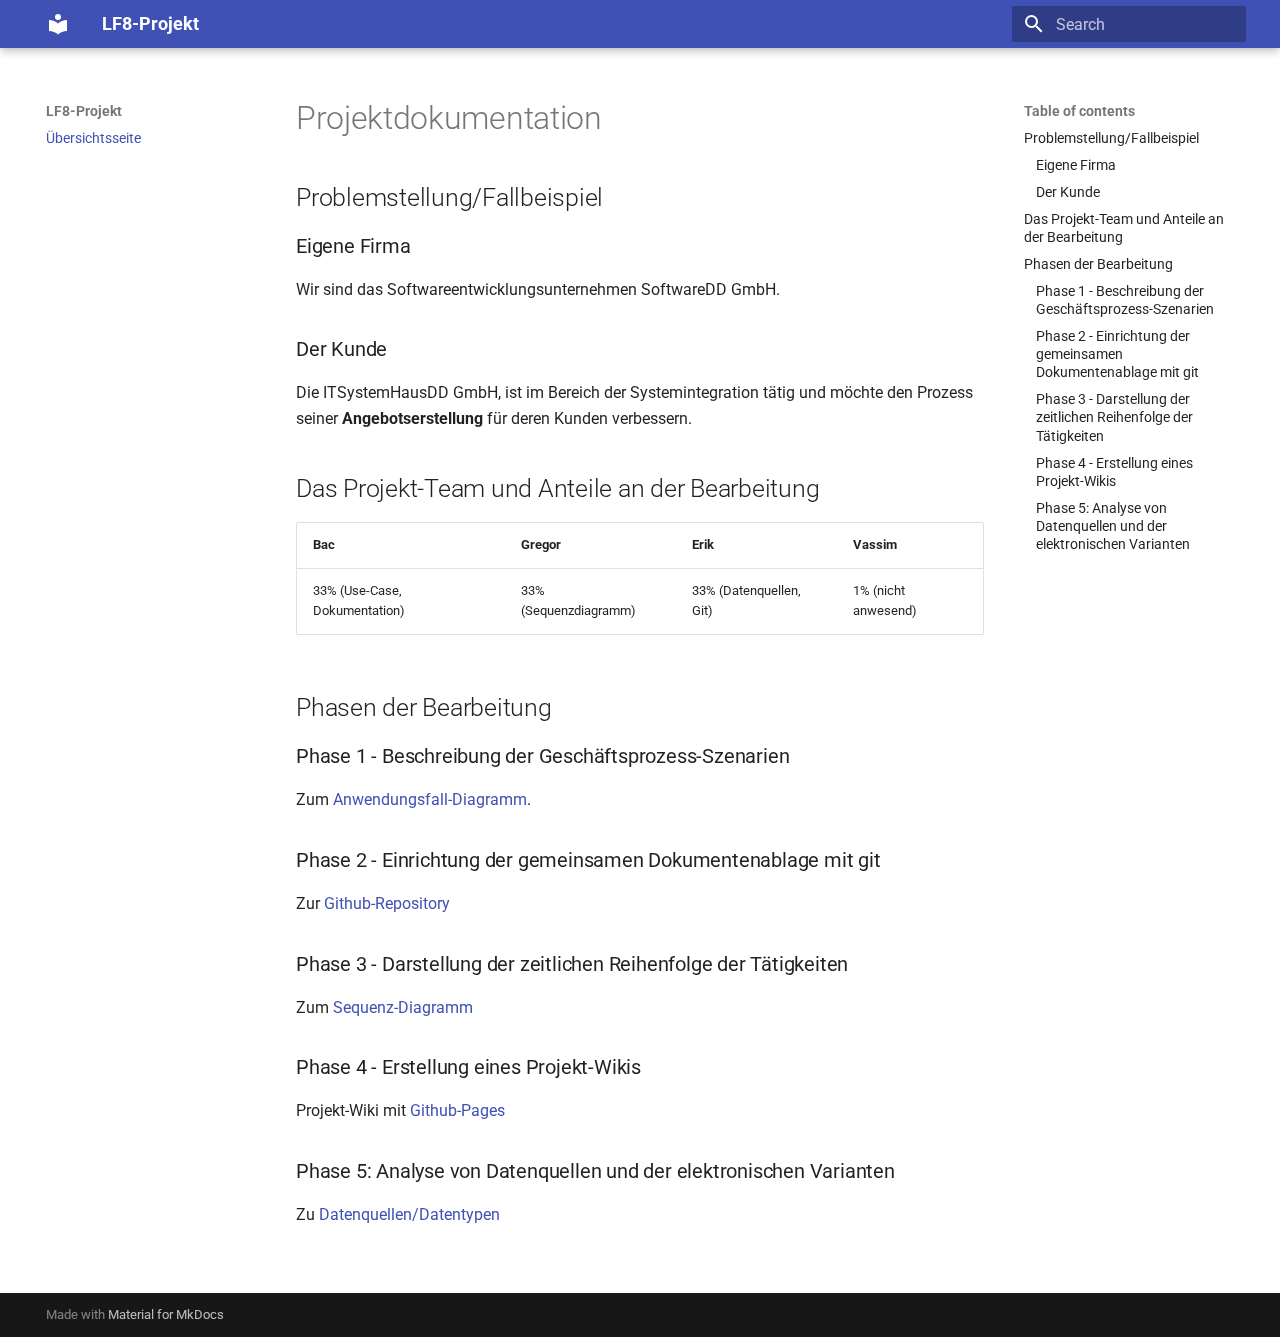
==== commit f93685be: "toter Navigationspunkt gelöscht" ====
--- a/site/index.html
+++ b/site/index.html
@@ -9,8 +9,6 @@
       
       
       
-      
-        <link rel="next" href="phase5/">
       
       <link rel="icon" href="assets/images/favicon.png">
       <meta name="generator" content="mkdocs-1.4.2, mkdocs-material-9.1.5">
@@ -305,21 +303,6 @@
   
 </nav>
       
-    </li>
-  
-
-    
-      
-      
-      
-
-  
-  
-  
-    <li class="md-nav__item">
-      <a href="phase5/" class="md-nav__link">
-        Daten und Quellen
-      </a>
     </li>
   
 
